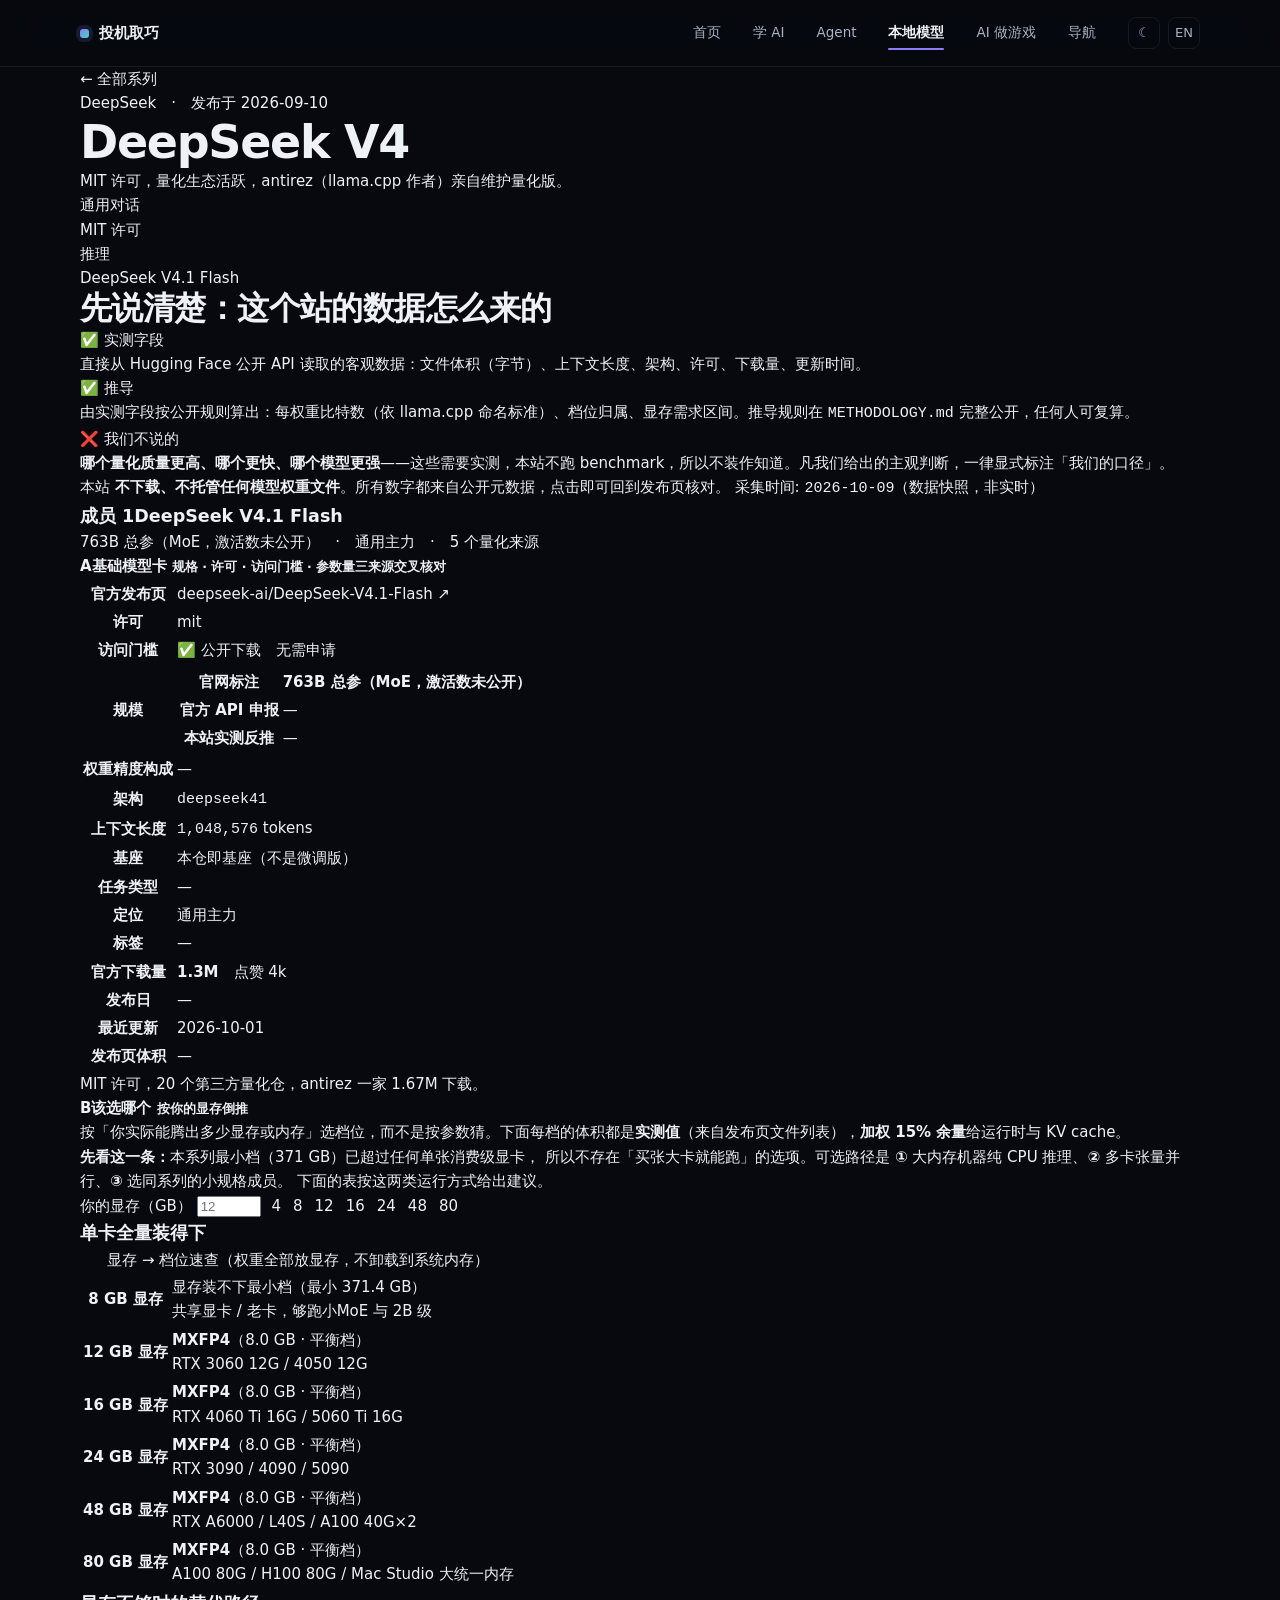
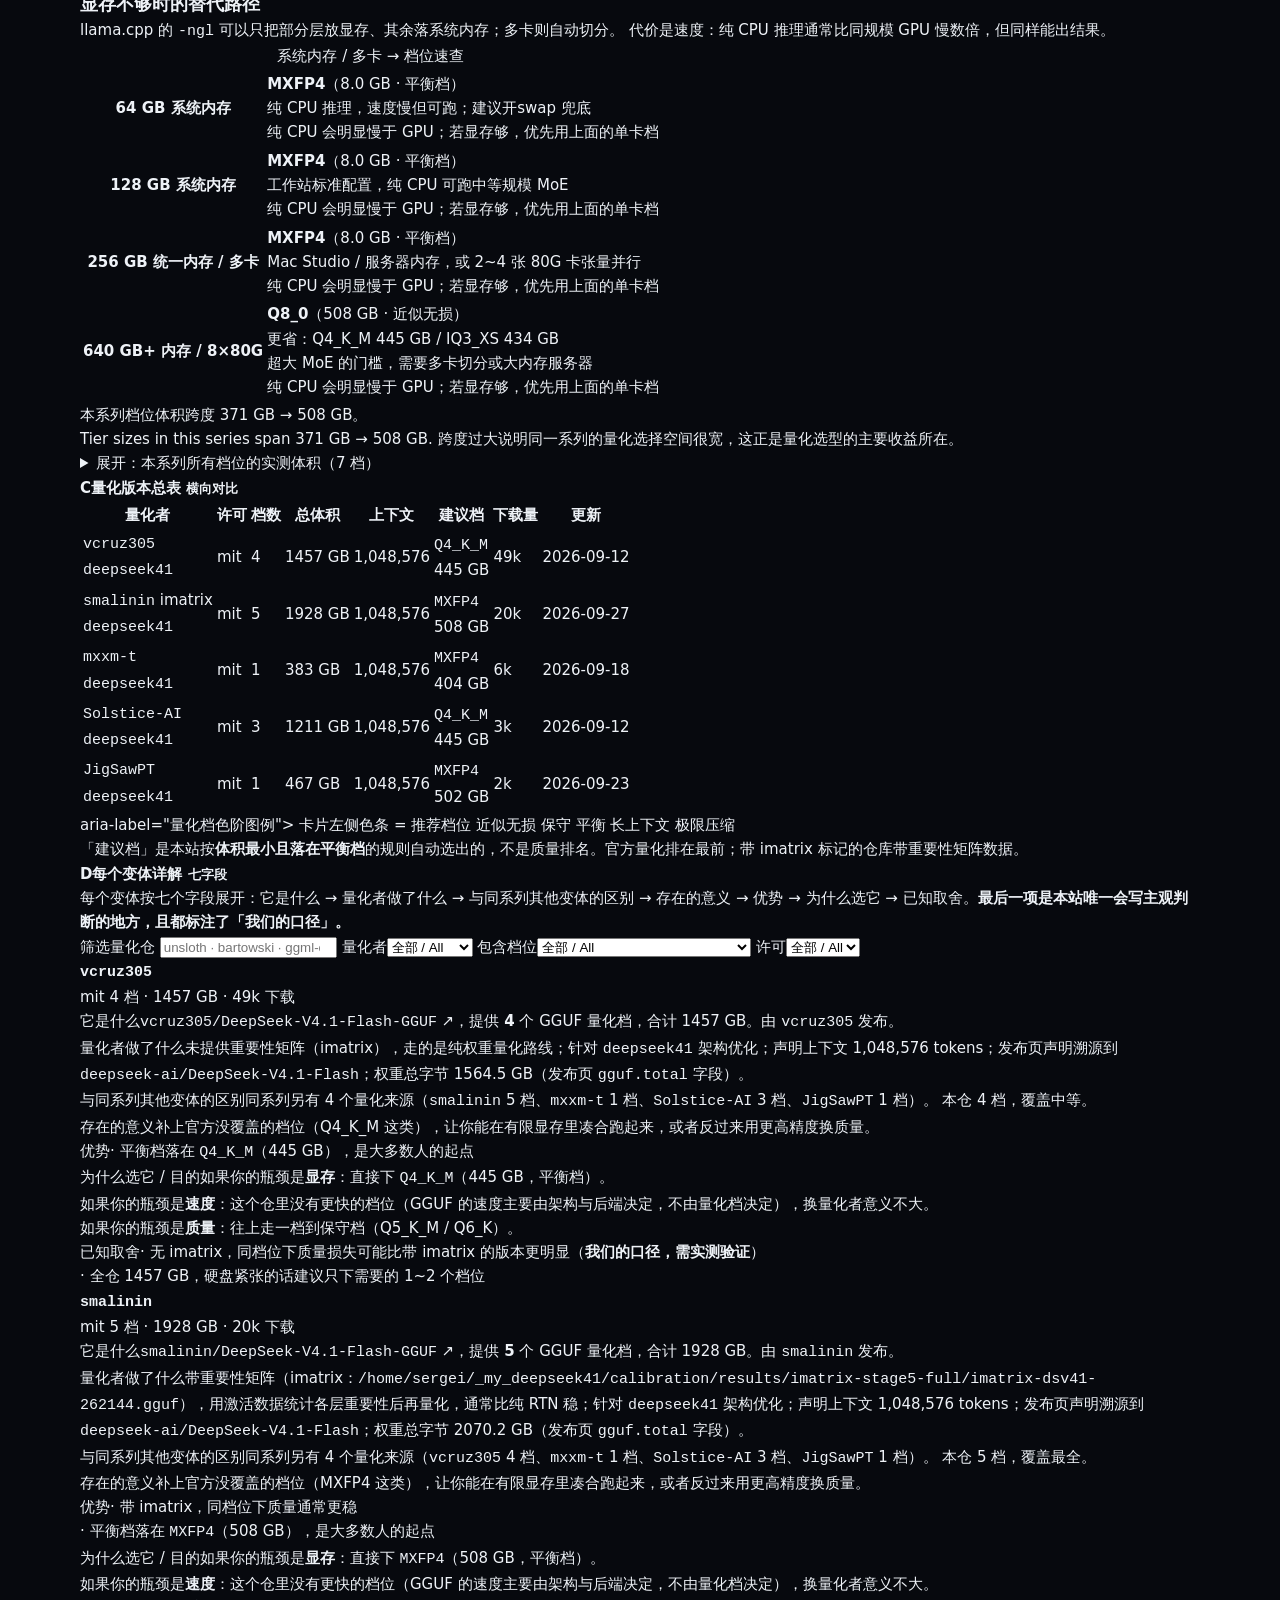
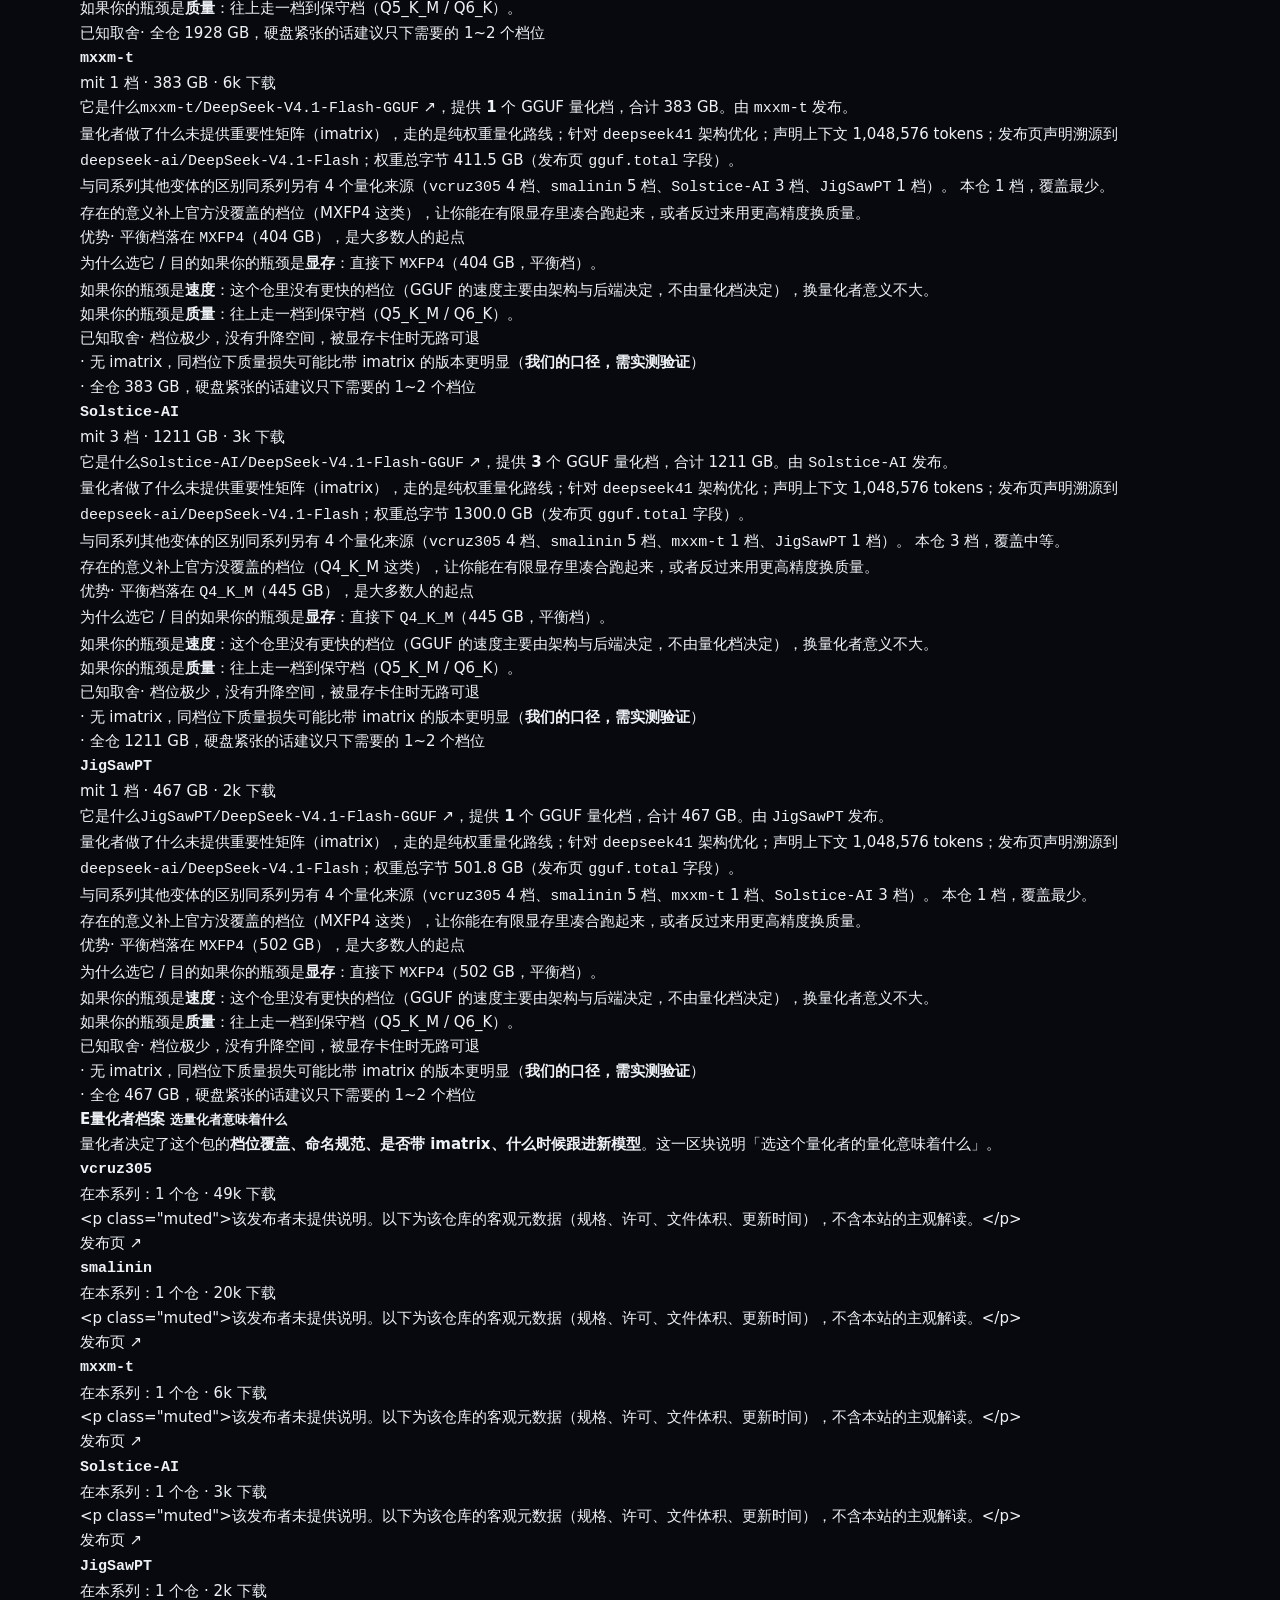
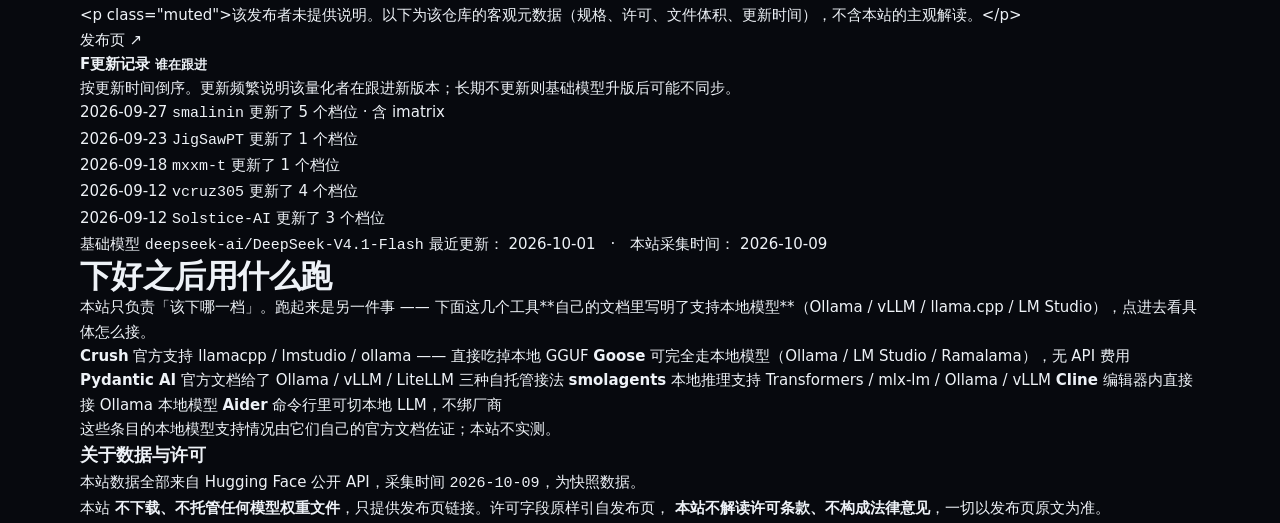
==== site/series/deepseek-v4/index.html @ 72718eb5 "Phase A/B 完结：内容补齐 · 可寻址/筛选/站间骨架/决策工具/a11y+SEO/视觉统一 — 新增 site/series/deepseek-v4/index.html" ====
<!DOCTYPE html>
<html lang="zh-CN">
<head>
  <meta charset="UTF-8" />
  <meta name="viewport" content="width=device-width, initial-scale=1.0" />
  <title>DeepSeek V4 量化版对比 · Models 图谱</title>
  <meta name="description" content="DeepSeek V4（DeepSeek）的第三方 GGUF 量化版本对比：1 个规格、5 个量化来源，含实测文件体积、许可、上下文长度与选档建议。" />
  <link rel="canonical" href="https://models.specul.com/series/deepseek-v4/" />
  <meta property="og:type" content="website" />
  <meta property="og:site_name" content="DeepSeek V4 量化版对比 · Models 图谱" />
  <meta property="og:url" content="https://models.specul.com/series/deepseek-v4/" />
  <meta property="og:title" content="DeepSeek V4 量化版对比 · Models 图谱" />
  <meta property="og:description" content="DeepSeek V4（DeepSeek）的第三方 GGUF 量化版本对比：1 个规格、5 个量化来源，含实测文件体积、许可、上下文长度与选档建议。" />
  <meta name="theme-color" content="#05080f" />
  <link rel="icon" type="image/svg+xml" href="data:image/svg+xml,%3Csvg xmlns='http://www.w3.org/2000/svg' viewBox='0 0 48 48'%3E%3Cdefs%3E%3ClinearGradient id='g' x1='0' y1='0' x2='1' y2='1'%3E%3Cstop offset='0' stop-color='%238b7cf8'/%3E%3Cstop offset='1' stop-color='%2322d3c5'/%3E%3C/linearGradient%3E%3C/defs%3E%3Crect width='48' height='48' rx='12' fill='%2305080f'/%3E%3Cpath d='M14 32 L24 12 L34 32' fill='none' stroke='url(%23g)' stroke-width='2.4' stroke-linejoin='round'/%3E%3Ccircle cx='24' cy='27' r='2.4' fill='%2322d3c5'/%3E%3C/svg%3E" />
  <link rel="stylesheet" href="../../brand.css" />
  <link rel="stylesheet" href="../../site.css" />
  <style>:root { --accent: #22d3c5; }</style>
  <script type="application/ld+json">{"@context":"https://schema.org","@type":"Dataset","name":"DeepSeek V4 GGUF 量化版本索引","description":"MIT 许可，量化生态活跃，antirez（llama.cpp 作者）亲自维护量化版。","url":"https://models.specul.com/series/deepseek-v4/","isAccessibleForFree":true,"license":"https://creativecommons.org/publicdomain/zero/1.0/","temporalCoverage":"2026-10-09"}</script>
</head>
<!-- B6（2026-10-09）：--accent 原先在这里被**内联到 body 上**（style="--accent:X"），
     同时头部又写了 :root{--accent:X} —— 两处同一份值，冗余。
     而内联样式会**赢过任何选择器**，于是主题级覆盖（html[data-theme="light"]{--accent:…}）
     完全无效：vg 的引擎名在亮色主题下一直是 1.62:1 的金色，就是因为这条内联。
     现在只保留头部那一处 —— 单一真相源，且可被主题覆盖。
     ⚠ 这段注释里**不能出现反引号**：它在模板字符串内部，反引号会提前结束模板
     （写这段时踩了第 4 次；pitfalls 里早有记录）。 -->
<body class="brand-ambient">
  <a class="t-skip" href="#main"><span data-zh>跳到主要内容</span><span data-en>Skip to main content</span></a>
  <header class="site-header">
    <div class="container site-bar">
      <a class="brand" href="https://specul.com/" title="投机取巧">
        <span class="brand-dot" aria-hidden="true"></span>
        <span class="brand-text">
          <span class="brand-name" id="markName" data-zh-name="投机取巧" data-en-name="Speculative Speculation">投机取巧</span>
        </span>
      </a>
      <nav class="nav-links" aria-label="站点导航">
        <a href="https://specul.com/"><span data-zh>首页</span><span data-en>Home</span></a>
        <a href="https://learn.specul.com/"><span data-zh>学 AI</span><span data-en>Learn</span></a>
        <a href="https://agent.specul.com/"><span data-zh>Agent</span><span data-en>Agent</span></a>
        <a href="https://models.specul.com/" aria-current="page"><span data-zh>本地模型</span><span data-en>Models</span></a>
        <a href="https://vg.specul.com/"><span data-zh>AI 做游戏</span><span data-en>Vibe Gaming</span></a>
        <a href="https://nav.specul.com/"><span data-zh>导航</span><span data-en>Directory</span></a>
        <span class="nav-tools">
          <button class="icon-btn" id="themeBtn" type="button" aria-label="切换明暗主题" title="切换明暗主题">☾</button>
          <button class="icon-btn" id="langBtn" type="button" aria-label="Switch language" title="Switch language">EN</button>
        </span>
      </nav>
      <!-- B6（2026-10-09）：窄屏（≤900px）下 .nav-links 会隐藏，这个汉堡是替代入口。
           行为在共享 brand.js 里（一处实现、六站共用），样式在共享 brand.css。
           无脚本时 CSS 不会显示它，而是把 .nav-links 在窄屏放出来 —— 不会出现
           「导航被藏进一个点了没反应的按钮」。 -->
      <button class="nav-burger" type="button" aria-label="打开菜单" aria-expanded="false" aria-controls="navDrawer">
        <i></i><i></i><i></i>
      </button>
    </div>
  </header>
  <div class="nav-scrim"></div>
  <aside class="nav-drawer" id="navDrawer" aria-hidden="true" aria-label="站点导航">
    <div class="nav-drawer-h">
      <span class="brand-name"><span data-zh>投机取巧</span><span data-en>Speculative Speculation</span></span>
      <button class="nav-dclose" type="button" aria-label="关闭">×</button>
    </div>
    <nav class="nav-drawer-list">
      <a href="https://specul.com/"><span><span data-zh>首页</span><span data-en>Home</span></span><span class="ar" aria-hidden="true">→</span></a>
      <a href="https://learn.specul.com/"><span><span data-zh>学 AI</span><span data-en>Learn</span></span><span class="ar" aria-hidden="true">→</span></a>
      <a href="https://agent.specul.com/"><span><span data-zh>Agent</span><span data-en>Agent</span></span><span class="ar" aria-hidden="true">→</span></a>
      <a href="https://models.specul.com/" aria-current="page"><span><span data-zh>本地模型</span><span data-en>Models</span></span><span class="ar" aria-hidden="true">→</span></a>
      <a href="https://vg.specul.com/"><span><span data-zh>AI 做游戏</span><span data-en>Vibe Gaming</span></span><span class="ar" aria-hidden="true">→</span></a>
      <a href="https://nav.specul.com/"><span><span data-zh>导航</span><span data-en>Directory</span></span><span class="ar" aria-hidden="true">→</span></a>
    </nav>
    <div class="nav-drawer-foot">
      <p><span data-zh>6 个站，各管一件事</span><span data-en>Six sites, one job each</span></p>
      <nav><a href="https://specul.com/legal.html"><span data-zh>法律条款</span><span data-en>Legal terms</span></a></nav>
    </div>
  </aside>
  <main id="main">
  <div class="container">
    <nav class="crumbs"><a href="https://models.specul.com/">← <span data-zh>全部系列</span><span data-en>All series</span></a></nav>
    <header class="page-head">
      <p class="eyebrow"><span data-zh>DeepSeek</span><span data-en>DeepSeek</span>　·　<span data-zh>发布于</span><span data-en>released</span> 2026-09-10</p>
      <h1><span data-zh>DeepSeek V4</span><span data-en>DeepSeek V4</span></h1>
      <p class="lede"><span data-zh>MIT 许可，量化生态活跃，antirez（llama.cpp 作者）亲自维护量化版。</span><span data-en>MIT licensed with an active quantisation ecosystem — the quantisations are maintained by antirez (author of llama.cpp) himself.</span></p>
      <ul class="pos"><li><span data-zh>通用对话</span><span data-en>General chat</span></li><li><span data-zh>MIT 许可</span><span data-en>MIT licence</span></li><li><span data-zh>推理</span><span data-en>Reasoning</span></li></ul>
      <nav class="member-nav"><a href="#m0"><span data-zh>DeepSeek V4.1 Flash</span><span data-en>DeepSeek V4.1 Flash</span></a></nav>
    </header>
    <section class="trust">
      <h2><span data-zh>先说清楚：这个站的数据怎么来的</span><span data-en>First, where this site's data comes from</span></h2>
      <div class="trust-grid">
        <div class="trust-item t-a">
          <span class="trust-tag">✅ <span data-zh>实测字段</span><span data-en>Measured fields</span></span>
          <p><span data-zh>直接从 Hugging Face 公开 API 读取的客观数据：文件体积（字节）、上下文长度、架构、许可、下载量、更新时间。</span><span data-en>Objective data read straight from the Hugging Face public API: file sizes in bytes, context length, architecture, licence, downloads, last updated.</span></p>
        </div>
        <div class="trust-item t-b">
          <span class="trust-tag">✅ <span data-zh>推导</span><span data-en>Derived</span></span>
          <p><span data-zh>由实测字段按公开规则算出：每权重比特数（依 llama.cpp 命名标准）、档位归属、显存需求区间。推导规则在</span><span data-en>Computed from the measured fields by published rules: bits per weight (per the llama.cpp naming convention), tier assignment, VRAM requirement range. The rules are fully published in</span> <code>METHODOLOGY.md</code><span data-zh> 完整公开，任何人可复算。</span><span data-en> — anyone can recompute them.</span></p>
        </div>
        <div class="trust-item t-c">
          <span class="trust-tag">❌ <span data-zh>我们不说的</span><span data-en>What we do not claim</span></span>
          <p><span data-zh><b>哪个量化质量更高、哪个更快、哪个模型更强</b>——这些需要实测，本站不跑 benchmark，所以不装作知道。凡我们给出的主观判断，一律显式标注「我们的口径」。</span><span data-en><b>Which quantisation is higher quality, which is faster, which model is stronger</b> — these need measurement. This site does not run benchmarks, so it does not pretend to know. Every subjective judgement we do offer is explicitly marked as our own reading.</span></p>
        </div>
      </div>
      <p class="trust-foot">
        <span data-zh>本站</span><span data-en>This site does</span> <b><span data-zh>不下载、不托管任何模型权重文件</span><span data-en>not download or host any model weight files</span></b><span data-zh>。所有数字都来自公开元数据，点击即可回到发布页核对。</span><span data-en>. Every figure comes from public metadata, and clicking it takes you back to the release page to verify.</span>
        <span data-zh>采集时间</span><span data-en>Collected</span>: <code>2026-10-09</code><span data-zh>（数据快照，非实时）</span><span data-en> (a snapshot, not live)</span>
      </p>
    </section>
      <section class="member" id="m0">
        <h3><span class="member-idx"><span data-zh>成员</span><span data-en>Member</span> 1</span>DeepSeek V4.1 Flash</h3>
        <p class="member-meta"><span data-zh>763B 总参（MoE，激活数未公开）</span><span data-en>763B total params（MoE，activation count not disclosed）</span>　·　<span data-zh>通用主力</span><span data-en>General</span>　·　<span data-zh>5 个量化来源</span><span data-en>5 quant sources</span></p>
        <div class="block" id="a0">
          <h4><span class="blk">A</span><span data-zh>基础模型卡</span><span data-en>Base model card</span> <small><span data-zh>规格 · 许可 · 访问门槛 · 参数量三来源交叉核对</span><span data-en>specs · licence · access · parameter count cross-checked across three sources</span></small></h4>
      <table class="kv">
        <tr><th><span data-zh>官方发布页</span><span data-en>Official release page</span></th><td><a href="https://huggingface.co/deepseek-ai/DeepSeek-V4.1-Flash" target="_blank" rel="noopener">deepseek-ai/DeepSeek-V4.1-Flash ↗</a><br><span class="muted small"></span></td></tr>
        <tr><th><span data-zh>许可</span><span data-en>Licence</span></th><td><a class="lic lic-loose" href="https://huggingface.co/search?license=mit" target="_blank" rel="noopener">mit</a></td></tr>
        <tr><th><span data-zh>访问门槛</span><span data-en>Access</span></th><td><span data-zh>✅ 公开下载　<span class="muted">无需申请</span></span><span data-en>✅ Public download　<span class="muted">no application needed</span></span></td></tr>
        <tr><th><span data-zh>规模</span><span data-en>Scale</span></th><td><table class="kv kv-nested">
        <tbody>
          <tr><th><span data-zh>官网标注</span><span data-en>Vendor states</span></th><td><b><span data-zh>763B 总参（MoE，激活数未公开）</span><span data-en>763B total params（MoE，activation count not disclosed）</span></b></td></tr>
          <tr><th><span data-zh>官方 API 申报</span><span data-en>Official API</span></th><td><span class="muted">—</span></td></tr>
          <tr><th><span data-zh>本站实测反推</span><span data-en>This site, measured</span></th><td><span class="muted">—</span></td></tr>
        </tbody>
      </table></td></tr>
        <tr><th><span data-zh>权重精度构成</span><span data-en>Precision breakdown</span></th><td><span class="muted">—</span></td></tr>
        <tr><th><span data-zh>架构</span><span data-en>Architecture</span></th><td><code>deepseek41</code></td></tr>
        <tr><th><span data-zh>上下文长度</span><span data-en>Context length</span></th><td><code>1,048,576</code> tokens</td></tr>
        <tr><th><span data-zh>基座</span><span data-en>Base model</span></th><td><span data-zh><span class="muted">本仓即基座（不是微调版）</span></span><span data-en><span class="muted">this repo is the base model, not a fine-tune</span></span></td></tr>
        <tr><th><span data-zh>任务类型</span><span data-en>Task type</span></th><td><span class="muted">—</span></td></tr>
        <tr><th><span data-zh>定位</span><span data-en>Role</span></th><td><span data-zh>通用主力</span><span data-en>General</span></td></tr>
        <tr><th><span data-zh>标签</span><span data-en>Tags</span></th><td><span class="muted">—</span></td></tr>
        <tr><th><span data-zh>官方下载量</span><span data-en>Downloads</span></th><td><b>1.3M</b>　<span class="muted"><span data-zh>点赞</span><span data-en>likes</span> 4k</span></td></tr>
        <tr><th><span data-zh>发布日</span><span data-en>Released</span></th><td><span class="muted">—</span></td></tr>
        <tr><th><span data-zh>最近更新</span><span data-en>Last updated</span></th><td>2026-10-01</td></tr>
        <tr><th><span data-zh>发布页体积</span><span data-en>Release-page size</span></th><td><span class="muted">—</span></td></tr>
      </table>
            <p class="member-note"><span data-zh>MIT 许可，20 个第三方量化仓，antirez 一家 1.67M 下载。</span><span data-en>MIT licensed, 20 third-party quantisation repos; antirez alone accounts for 1.67M downloads.</span></p>
        </div>
        <div class="block" id="b0">
          <h4><span class="blk">B</span><span data-zh>该选哪个</span><span data-en>Which one to pick</span> <small><span data-zh>按你的显存倒推</span><span data-en>work backwards from your VRAM</span></small></h4>
      <p class="block-lead"><span data-zh>按「你实际能腾出多少显存或内存」选档位，而不是按参数猜。下面每档的体积都是<b>实测值</b>（来自发布页文件列表），<b>加权 15% 余量</b>给运行时与 KV cache。</span><span data-en>Pick a tier by how much VRAM or memory you can actually free up, not by guessing from spec sheets. Every size below is <b>measured</b> (from the release page file listing) with <b>15% headroom</b> added for runtime and the KV cache.</span></p>
      <p class="warn-note"><span data-zh><b>先看这一条：</b>本系列最小档</span><span data-en><b>Read this first:</b> the smallest tier in this series</span>（371 GB）已超过任何单张消费级显卡，
        所以<span class="nowrap">不存在「买张大卡就能跑」的选项</span>。可选路径是
        <b>①</b> 大内存机器纯 CPU 推理、<b>②</b> 多卡张量并行、<b>③</b> 选同系列的小规格成员。
        下面的表按这两类运行方式给出建议。</p>
      <div class="vramtool">
        <div class="vt-row">
          <label class="vt-f"><span class="vt-h"><span data-zh>你的显存（GB）</span><span data-en>Your VRAM (GB)</span></span>
            <input type="number" class="vt-in" min="1" max="1024" step="1" inputmode="numeric" placeholder="12"></label>
          <span class="vt-quick"><button type="button" class="vt-preset" data-gb="4">4</button><button type="button" class="vt-preset" data-gb="8">8</button><button type="button" class="vt-preset" data-gb="12">12</button><button type="button" class="vt-preset" data-gb="16">16</button><button type="button" class="vt-preset" data-gb="24">24</button><button type="button" class="vt-preset" data-gb="48">48</button><button type="button" class="vt-preset" data-gb="80">80</button></span>
        </div>
        <div class="vt-out" aria-live="polite"></div>
        <script type="application/json" class="vt-data">[{"q":"MXFP4","g":7.97,"t":"平衡档","u":"https://huggingface.co/mxxm-t/DeepSeek-V4.1-Flash-GGUF","b":"mxxm-t","rp":"mxxm-t/DeepSeek-V4.1-Flash-GGUF"},{"q":"Q2_K","g":264.52,"t":"极限压缩","u":"https://huggingface.co/vcruz305/DeepSeek-V4.1-Flash-GGUF","b":"vcruz305","rp":"vcruz305/DeepSeek-V4.1-Flash-GGUF"},{"q":"Q3_K_M","g":347.27,"t":"长上下文优先","u":"https://huggingface.co/vcruz305/DeepSeek-V4.1-Flash-GGUF","b":"vcruz305","rp":"vcruz305/DeepSeek-V4.1-Flash-GGUF"},{"q":"IQ2_XXS","g":371.44,"t":"极限压缩","u":"https://huggingface.co/smalinin/DeepSeek-V4.1-Flash-GGUF","b":"smalinin","rp":"smalinin/DeepSeek-V4.1-Flash-GGUF"},{"q":"IQ3_XS","g":434.02,"t":"长上下文优先","u":"https://huggingface.co/smalinin/DeepSeek-V4.1-Flash-GGUF","b":"smalinin","rp":"smalinin/DeepSeek-V4.1-Flash-GGUF"},{"q":"Q4_K_M","g":444.74,"t":"平衡档","u":"https://huggingface.co/vcruz305/DeepSeek-V4.1-Flash-GGUF","b":"vcruz305","rp":"vcruz305/DeepSeek-V4.1-Flash-GGUF"},{"q":"Q8_0","g":507.95,"t":"近似无损","u":"https://huggingface.co/vcruz305/DeepSeek-V4.1-Flash-GGUF","b":"vcruz305","rp":"vcruz305/DeepSeek-V4.1-Flash-GGUF"}]</script>
      </div>
      <h3 class="budget-h"><span data-zh>单卡全量装得下</span><span data-en>Fits entirely on one card</span></h3>
      <table class="budget">
        <caption><span data-zh>显存 → 档位速查（权重全部放显存，不卸载到系统内存）</span><span data-en>VRAM → tier cheat sheet (all weights on the GPU, no offload to system memory)</span></caption>
        <tbody>
        <tr><th><span data-zh>8 GB 显存</span><span data-en>8 GB VRAM</span></th><td class="no-fit"><span data-zh>显存装不下最小档</span><span data-en>VRAM cannot hold even the smallest tier</span><span data-zh>（最小 371.4 GB）</span><span data-en> (smallest tier 371.4 GB)</span><br><span class="muted"><span data-zh>共享显卡 / 老卡，够跑小MoE 与 2B 级</span><span data-en>shared or older cards; enough for small MoE and 2B-class models</span></span></td></tr>
        <tr>
          <th><span data-zh>12 GB 显存</span><span data-en>12 GB VRAM</span></th>
          <td>
            <b>MXFP4</b>（8.0 GB · <span data-zh>平衡档</span><span data-en>Balanced</span>）
            
            <br><span class="muted"><span data-zh>RTX 3060 12G / 4050 12G</span><span data-en>RTX 3060 12G / 4050 12G</span></span>
          </td>
        </tr>
        <tr>
          <th><span data-zh>16 GB 显存</span><span data-en>16 GB VRAM</span></th>
          <td>
            <b>MXFP4</b>（8.0 GB · <span data-zh>平衡档</span><span data-en>Balanced</span>）
            
            <br><span class="muted"><span data-zh>RTX 4060 Ti 16G / 5060 Ti 16G</span><span data-en>RTX 4060 Ti 16G / 5060 Ti 16G</span></span>
          </td>
        </tr>
        <tr>
          <th><span data-zh>24 GB 显存</span><span data-en>24 GB VRAM</span></th>
          <td>
            <b>MXFP4</b>（8.0 GB · <span data-zh>平衡档</span><span data-en>Balanced</span>）
            
            <br><span class="muted"><span data-zh>RTX 3090 / 4090 / 5090</span><span data-en>RTX 3090 / 4090 / 5090</span></span>
          </td>
        </tr>
        <tr>
          <th><span data-zh>48 GB 显存</span><span data-en>48 GB VRAM</span></th>
          <td>
            <b>MXFP4</b>（8.0 GB · <span data-zh>平衡档</span><span data-en>Balanced</span>）
            
            <br><span class="muted"><span data-zh>RTX A6000 / L40S / A100 40G×2</span><span data-en>RTX A6000 / L40S / A100 40G×2</span></span>
          </td>
        </tr>
        <tr>
          <th><span data-zh>80 GB 显存</span><span data-en>80 GB VRAM</span></th>
          <td>
            <b>MXFP4</b>（8.0 GB · <span data-zh>平衡档</span><span data-en>Balanced</span>）
            
            <br><span class="muted"><span data-zh>A100 80G / H100 80G / Mac Studio 大统一内存</span><span data-en>A100 80G / H100 80G / Mac Studio large unified memory</span></span>
          </td>
        </tr>
        </tbody>
      </table>
      <h3 class="budget-h"><span data-zh>显存不够时的替代路径</span><span data-en>When VRAM is not enough</span></h3>
      <p class="muted small"><span data-zh>llama.cpp 的</span><span data-en>llama.cpp’s</span> <code>-ngl</code> <span data-zh>可以只把部分层放显存、其余落系统内存；多卡则自动切分。</span><span data-en>can keep only some layers on the GPU and spill the rest to system memory; with multiple cards it splits automatically.</span>
        代价是速度：纯 CPU 推理通常比同规模 GPU 慢数倍，但同样能出结果。</p>
      <table class="budget">
        <caption><span data-zh>系统内存 / 多卡 → 档位速查</span><span data-en>System memory / multi-GPU → tier cheat sheet</span></caption>
        <tbody>
        <tr>
          <th><span data-zh>64 GB 系统内存</span><span data-en>64 GB system RAM</span></th>
          <td>
            <b>MXFP4</b>（8.0 GB · <span data-zh>平衡档</span><span data-en>Balanced</span>）
            
            <br><span class="muted"><span data-zh>纯 CPU 推理，速度慢但可跑；建议开swap 兜底</span><span data-en>CPU-only inference — slow but it runs; enable swap as a safety net</span></span><span data-zh><br><span class="muted small">纯 CPU 会明显慢于 GPU；若显存够，优先用上面的单卡档</span></span><span data-en><br><span class="muted small">CPU-only is markedly slower than GPU — if you have the VRAM, prefer the single-card tiers above</span></span>
          </td>
        </tr>
        <tr>
          <th><span data-zh>128 GB 系统内存</span><span data-en>128 GB system RAM</span></th>
          <td>
            <b>MXFP4</b>（8.0 GB · <span data-zh>平衡档</span><span data-en>Balanced</span>）
            
            <br><span class="muted"><span data-zh>工作站标准配置，纯 CPU 可跑中等规模 MoE</span><span data-en>the standard workstation config; CPU-only handles mid-size MoE</span></span><span data-zh><br><span class="muted small">纯 CPU 会明显慢于 GPU；若显存够，优先用上面的单卡档</span></span><span data-en><br><span class="muted small">CPU-only is markedly slower than GPU — if you have the VRAM, prefer the single-card tiers above</span></span>
          </td>
        </tr>
        <tr>
          <th><span data-zh>256 GB 统一内存 / 多卡</span><span data-en>256 GB unified memory / multi-GPU</span></th>
          <td>
            <b>MXFP4</b>（8.0 GB · <span data-zh>平衡档</span><span data-en>Balanced</span>）
            
            <br><span class="muted"><span data-zh>Mac Studio / 服务器内存，或 2~4 张 80G 卡张量并行</span><span data-en>Mac Studio / server memory, or 2–4 × 80G cards under tensor parallel</span></span><span data-zh><br><span class="muted small">纯 CPU 会明显慢于 GPU；若显存够，优先用上面的单卡档</span></span><span data-en><br><span class="muted small">CPU-only is markedly slower than GPU — if you have the VRAM, prefer the single-card tiers above</span></span>
          </td>
        </tr>
        <tr>
          <th><span data-zh>640 GB+ 内存 / 8×80G</span><span data-en>640 GB+ memory / 8×80G</span></th>
          <td>
            <b>Q8_0</b>（508 GB · <span data-zh>近似无损</span><span data-en>Near lossless</span>）
            <br><span class="muted"><span data-zh>更省：</span><span data-en>Smaller: </span>Q4_K_M 445 GB / IQ3_XS 434 GB</span>
            <br><span class="muted"><span data-zh>超大 MoE 的门槛，需要多卡切分或大内存服务器</span><span data-en>the threshold for very large MoE — needs multi-GPU splitting or a big-memory server</span></span><span data-zh><br><span class="muted small">纯 CPU 会明显慢于 GPU；若显存够，优先用上面的单卡档</span></span><span data-en><br><span class="muted small">CPU-only is markedly slower than GPU — if you have the VRAM, prefer the single-card tiers above</span></span>
          </td>
        </tr>
        </tbody>
      </table>
      <span data-zh><p class="muted small">本系列档位体积跨度 371 GB → 508 GB。</span><span data-en><p class="muted small">Tier sizes in this series span 371 GB → 508 GB.</span>
        跨度过大说明同一系列的量化选择空间很宽，这正是量化选型的主要收益所在。</p>
      <details class="all-quants">
        <summary><span data-zh>展开：本系列所有档位的实测体积</span><span data-en>Expand: measured sizes for every tier</span>（7 <span data-zh>档</span><span data-en>tiers</span>）</summary>
        <table class="quant-list">
          <thead><tr><th><span data-zh>量化档</span><span data-en>Quant</span></th><th><span data-zh>最小体积</span><span data-en>Min size</span></th><th><span data-zh>每权重比特</span><span data-en>bpw</span></th><th><span data-zh>档位</span><span data-en>Tier</span></th><th><span data-zh>这档意味着什么</span><span data-en>What this tier means</span></th><th><span data-zh>该档文件数 / 体积跨度</span><span data-en>Files in tier / size range</span></th><th>最小体积来源</th></tr></thead>
          <tbody>
            <tr>
              <td><code>IQ2_XXS</code></td>
              <td><b>371 GB</b></td>
              <td>2.13<span class="muted"> bpw</span></td>
              <td><span class="tier tier-4"><span data-zh>极限压缩</span><span data-en>Extreme compression</span></span></td>
              <td class="muted small"><span data-zh>能装下就装，质量明显下降</span><span data-en>Fit it in at the cost of visibly lower quality</span></td>
              <td class="muted small">1 <span data-zh>个</span><span data-en></span></td>
              <td class="muted"><a href="https://huggingface.co/smalinin/DeepSeek-V4.1-Flash-GGUF" target="_blank" rel="noopener">smalinin</a></td>
            </tr>
            <tr>
              <td><code>Q2_K</code></td>
              <td><b>265 GB</b></td>
              <td>2.80<span class="muted"> bpw</span></td>
              <td><span class="tier tier-4"><span data-zh>极限压缩</span><span data-en>Extreme compression</span></span></td>
              <td class="muted small"><span data-zh>能装下就装，质量明显下降</span><span data-en>Fit it in at the cost of visibly lower quality</span></td>
              <td class="muted small">3 <span data-zh>个</span><span data-en></span> · 265 GB~413 GB</td>
              <td class="muted"><a href="https://huggingface.co/vcruz305/DeepSeek-V4.1-Flash-GGUF" target="_blank" rel="noopener">vcruz305</a></td>
            </tr>
            <tr>
              <td><code>IQ3_XS</code></td>
              <td><b>434 GB</b></td>
              <td>3.36<span class="muted"> bpw</span></td>
              <td><span class="tier tier-3"><span data-zh>长上下文优先</span><span data-en>Long context first</span></span></td>
              <td class="muted small"><span data-zh>KV 缓存也吃紧时的选择</span><span data-en>The pick when the KV cache is also tight</span></td>
              <td class="muted small">1 <span data-zh>个</span><span data-en></span></td>
              <td class="muted"><a href="https://huggingface.co/smalinin/DeepSeek-V4.1-Flash-GGUF" target="_blank" rel="noopener">smalinin</a></td>
            </tr>
            <tr>
              <td><code>Q3_K_M</code></td>
              <td><b>347 GB</b></td>
              <td>3.55<span class="muted"> bpw</span></td>
              <td><span class="tier tier-3"><span data-zh>长上下文优先</span><span data-en>Long context first</span></span></td>
              <td class="muted small"><span data-zh>KV 缓存也吃紧时的选择</span><span data-en>The pick when the KV cache is also tight</span></td>
              <td class="muted small">2 <span data-zh>个</span><span data-en></span></td>
              <td class="muted"><a href="https://huggingface.co/vcruz305/DeepSeek-V4.1-Flash-GGUF" target="_blank" rel="noopener">vcruz305</a></td>
            </tr>
            <tr>
              <td><code>MXFP4</code></td>
              <td><b>8.0 GB</b></td>
              <td>4.25<span class="muted"> bpw</span></td>
              <td><span class="tier tier-2"><span data-zh>平衡档</span><span data-en>Balanced</span></span></td>
              <td class="muted small"><span data-zh>默认推荐，质量和体积的折中点</span><span data-en>The default recommendation — the compromise between quality and size</span></td>
              <td class="muted small">4 <span data-zh>个</span><span data-en></span> · 8.0 GB~508 GB</td>
              <td class="muted"><a href="https://huggingface.co/mxxm-t/DeepSeek-V4.1-Flash-GGUF" target="_blank" rel="noopener">mxxm-t</a></td>
            </tr>
            <tr>
              <td><code>Q4_K_M</code></td>
              <td><b>445 GB</b></td>
              <td>4.85<span class="muted"> bpw</span></td>
              <td><span class="tier tier-2"><span data-zh>平衡档</span><span data-en>Balanced</span></span></td>
              <td class="muted small"><span data-zh>默认推荐，质量和体积的折中点</span><span data-en>The default recommendation — the compromise between quality and size</span></td>
              <td class="muted small">2 <span data-zh>个</span><span data-en></span></td>
              <td class="muted"><a href="https://huggingface.co/vcruz305/DeepSeek-V4.1-Flash-GGUF" target="_blank" rel="noopener">vcruz305</a></td>
            </tr>
            <tr>
              <td><code>Q8_0</code></td>
              <td><b>508 GB</b></td>
              <td>8.50<span class="muted"> bpw</span></td>
              <td><span class="tier tier-0"><span data-zh>近似无损</span><span data-en>Near lossless</span></span></td>
              <td class="muted small"><span data-zh>体积接近原始精度</span><span data-en>Size close to the original precision</span></td>
              <td class="muted small">2 <span data-zh>个</span><span data-en></span></td>
              <td class="muted"><a href="https://huggingface.co/vcruz305/DeepSeek-V4.1-Flash-GGUF" target="_blank" rel="noopener">vcruz305</a></td>
            </tr>
          </tbody>
        </table>
        <p class="muted small"><span data-zh>「每权重比特」是按 llama.cpp 公开命名标准从文件名推导的，同一档位在不同模型上的真实值会略有差异。这是</span><span data-en>Bits per weight is derived from the filename by llama.cpp’s published naming convention; the real value varies slightly between models at the same tier. This is</span> <b><span data-zh>B 级推导</span><span data-en>grade-B derived</span></b><span data-zh>，不是实测值。</span><span data-en> — not a measured value.</span></p>
        <p class="muted small"><span data-zh><b>关于「最小体积」与「变体」：</b></span><span data-en><b>On "smallest size" and "variants":</b></span>同名档位下可能有多个不同文件
          （不同量化者的实现差异，或带 <code>-AD-</code> 混合精度、<code>-PLEQ4_0</code> 上下文扩展、
          <code>-DENSE</code> 等后缀的特殊变体）。上表取的是该档<b>最省的可行体积</b>，
          「体积跨度」列给出该档实际的体积范围——跨度大说明该档内部差异明显，
          选具体文件时请以跨度上界为准。</p>
      </details>
        </div>
        <div class="block" id="c0">
          <h4><span class="blk">C</span><span data-zh>量化版本总表</span><span data-en>Quantisation versions</span> <small><span data-zh>横向对比</span><span data-en>side by side</span></small></h4>
      <table class="variants">
        <thead>
          <tr>
            <th><span data-zh>量化者</span><span data-en>Quantiser</span></th><th><span data-zh>许可</span><span data-en>Licence</span></th><th class="num"><span data-zh>档数</span><span data-en>Tiers</span></th><th class="num"><span data-zh>总体积</span><span data-en>Total size</span></th>
            <th class="num"><span data-zh>上下文</span><span data-en>Context</span></th><th><span data-zh>建议档</span><span data-en>Recommended</span></th><th class="num"><span data-zh>下载量</span><span data-en>Downloads</span></th><th><span data-zh>更新</span><span data-en>Updated</span></th>
          </tr>
        </thead>
        <tbody>
          <tr>
            <td>
              <a href="https://huggingface.co/vcruz305/DeepSeek-V4.1-Flash-GGUF" target="_blank" rel="noopener"><code>vcruz305</code></a>
              
              <br><span class="muted small"><code>deepseek41</code></span>
            </td>
            <td><a class="lic lic-loose" href="https://huggingface.co/search?license=mit" target="_blank" rel="noopener">mit</a></td>
            <td class="num">4</td>
            <td class="num">1457 GB</td>
            <td class="num">1,048,576</td>
            <td><code>Q4_K_M</code><br><span class="muted small">445 GB</span></td>
            <td class="num">49k</td>
            <td class="muted small">2026-09-12</td>
          </tr>
          <tr>
            <td>
              <a href="https://huggingface.co/smalinin/DeepSeek-V4.1-Flash-GGUF" target="_blank" rel="noopener"><code>smalinin</code></a>
              <span data-zh><span class="badge badge-im" title="带重要性矩阵，量化质量通常更稳">imatrix</span></span><span data-en><span class="badge badge-im" title="Ships an importance matrix, so quality is usually steadier">imatrix</span></span>
              <br><span class="muted small"><code>deepseek41</code></span>
            </td>
            <td><a class="lic lic-loose" href="https://huggingface.co/search?license=mit" target="_blank" rel="noopener">mit</a></td>
            <td class="num">5</td>
            <td class="num">1928 GB</td>
            <td class="num">1,048,576</td>
            <td><code>MXFP4</code><br><span class="muted small">508 GB</span></td>
            <td class="num">20k</td>
            <td class="muted small">2026-09-27</td>
          </tr>
          <tr>
            <td>
              <a href="https://huggingface.co/mxxm-t/DeepSeek-V4.1-Flash-GGUF" target="_blank" rel="noopener"><code>mxxm-t</code></a>
              
              <br><span class="muted small"><code>deepseek41</code></span>
            </td>
            <td><a class="lic lic-loose" href="https://huggingface.co/search?license=mit" target="_blank" rel="noopener">mit</a></td>
            <td class="num">1</td>
            <td class="num">383 GB</td>
            <td class="num">1,048,576</td>
            <td><code>MXFP4</code><br><span class="muted small">404 GB</span></td>
            <td class="num">6k</td>
            <td class="muted small">2026-09-18</td>
          </tr>
          <tr>
            <td>
              <a href="https://huggingface.co/Solstice-AI/DeepSeek-V4.1-Flash-GGUF" target="_blank" rel="noopener"><code>Solstice-AI</code></a>
              
              <br><span class="muted small"><code>deepseek41</code></span>
            </td>
            <td><a class="lic lic-loose" href="https://huggingface.co/search?license=mit" target="_blank" rel="noopener">mit</a></td>
            <td class="num">3</td>
            <td class="num">1211 GB</td>
            <td class="num">1,048,576</td>
            <td><code>Q4_K_M</code><br><span class="muted small">445 GB</span></td>
            <td class="num">3k</td>
            <td class="muted small">2026-09-12</td>
          </tr>
          <tr>
            <td>
              <a href="https://huggingface.co/JigSawPT/DeepSeek-V4.1-Flash-GGUF" target="_blank" rel="noopener"><code>JigSawPT</code></a>
              
              <br><span class="muted small"><code>deepseek41</code></span>
            </td>
            <td><a class="lic lic-loose" href="https://huggingface.co/search?license=mit" target="_blank" rel="noopener">mit</a></td>
            <td class="num">1</td>
            <td class="num">467 GB</td>
            <td class="num">1,048,576</td>
            <td><code>MXFP4</code><br><span class="muted small">502 GB</span></td>
            <td class="num">2k</td>
            <td class="muted small">2026-09-23</td>
          </tr>
        </tbody>
      </table>
      <p class="tier-legend" role="list" <span data-zh>aria-label="量化档色阶图例"</span><span data-en>aria-label="Quantisation tier colour scale"</span>>
        <span class="tier-legend-h"><span data-zh>卡片左侧色条 = 推荐档位</span><span data-en>Colour bar on the left = recommended tier</span></span>
        <span class="tier-legend-i tier-0"><span data-zh>近似无损</span><span data-en>Near lossless</span></span>
        <span class="tier-legend-i tier-1"><span data-zh>保守</span><span data-en>Conservative</span></span>
        <span class="tier-legend-i tier-2"><span data-zh>平衡</span><span data-en>Balanced</span></span>
        <span class="tier-legend-i tier-3"><span data-zh>长上下文</span><span data-en>Long context</span></span>
        <span class="tier-legend-i tier-4"><span data-zh>极限压缩</span><span data-en>Extreme compression</span></span>
      </p>
      <p class="muted small"><span data-zh>「建议档」是本站按<b>体积最小且落在平衡档</b>的规则自动选出的，不是质量排名。官方量化排在最前；带 <span class="badge badge-im">imatrix</span> 标记的仓库带重要性矩阵数据。</span><span data-en>The recommended tier is picked by rule — smallest size that still lands in the balanced tier — not by a quality ranking. Official quantisations are listed first; repos marked <span class="badge badge-im">imatrix</span> ship an importance matrix.</span></p>
        </div>
        <div class="block" id="d0">
          <h4><span class="blk">D</span><span data-zh>每个变体详解</span><span data-en>Every variant in detail</span> <small><span data-zh>七字段</span><span data-en>seven fields</span></small></h4>
      <p class="block-lead"><span data-zh>每个变体按七个字段展开：它是什么 → 量化者做了什么 → 与同系列其他变体的区别 → 存在的意义 → 优势 → 为什么选它 → 已知取舍。<b>最后一项是本站唯一会写主观判断的地方，且都标注了「我们的口径」。</b></span><span data-en>Each variant expands along seven fields: what it is → what the quantiser did → how it differs from other variants in this series → why it exists → strengths → why you would pick it → known trade-offs.<b>The last field is the only place this site offers a subjective judgement, and every item is marked as our own reading.</b></span></p>
      <div class="vwrap">
      <div class="vfilter" role="search">
        <label class="vf-f"><span class="vh"><span data-zh>筛选量化仓</span><span data-en>Filter quant repos</span></span>
          <input type="search" class="vq" autocomplete="off" placeholder="unsloth · bartowski · ggml-org"></label>
        <label class="vf-f"><span class="vh"><span data-zh>量化者</span><span data-en>Quantiser</span></span><select class="vsel" data-dim="q"><option value="">全部 / All</option><option value="JigSawPT">JigSawPT</option><option value="Solstice-AI">Solstice-AI</option><option value="mxxm-t">mxxm-t</option><option value="smalinin">smalinin</option><option value="vcruz305">vcruz305</option></select></label>
        <label class="vf-f"><span class="vh"><span data-zh>包含档位</span><span data-en>Includes tier</span></span><select class="vsel" data-dim="tier"><option value="">全部 / All</option><option value="平衡档">平衡档 / Balanced</option><option value="极限压缩">极限压缩 / Extreme compression</option><option value="近似无损">近似无损 / Near lossless</option><option value="长上下文优先">长上下文优先 / Long context first</option></select></label>
        <label class="vf-f"><span class="vh"><span data-zh>许可</span><span data-en>Licence</span></span><select class="vsel" data-dim="lic"><option value="">全部 / All</option><option value="mit">mit</option></select></label>
        <span class="vcount" aria-live="polite"></span>
      </div>
        <article class="vcard" data-tier="2" data-q="vcruz305" data-lic="mit" data-tiers="极限压缩 长上下文优先 平衡档 近似无损" data-blob="vcruz305 vcruz305/deepseek-v4.1-flash-gguf mit">
          <header class="vcard-h">
            <h4><code>vcruz305</code></h4>
            <div class="vcard-meta">
              <a class="lic lic-loose" href="https://huggingface.co/search?license=mit" target="_blank" rel="noopener">mit</a>
              
              <span class="muted small"><span data-zh>4 档</span><span data-en>4 tiers</span> · 1457 GB · <span data-zh>49k 下载</span><span data-en>49k downloads</span></span>
            </div>
          </header>
        <div class="vf"><span class="vf-k"><span data-zh>它是什么</span><span data-en>What it is</span></span><span class="vf-v"><span data-zh><a href="https://huggingface.co/vcruz305/DeepSeek-V4.1-Flash-GGUF" target="_blank" rel="noopener"><code>vcruz305/DeepSeek-V4.1-Flash-GGUF</code> ↗</a>，提供 <b>4</b> 个 GGUF 量化档，合计 1457 GB。由 <code>vcruz305</code> 发布。</span><span data-en><a href="https://huggingface.co/vcruz305/DeepSeek-V4.1-Flash-GGUF" target="_blank" rel="noopener"><code>vcruz305/DeepSeek-V4.1-Flash-GGUF</code> ↗</a>, providing <b>4</b> GGUF tiers totalling 1457 GB. Published by <code>vcruz305</code>.</span></span></div>
        <div class="vf"><span class="vf-k"><span data-zh>量化者做了什么</span><span data-en>What the quantiser did</span></span><span class="vf-v"><span data-zh>未提供重要性矩阵（imatrix），走的是纯权重量化路线</span><span data-en>No importance matrix (imatrix); this is pure weight quantisation</span>；<span data-zh>针对 <code>deepseek41</code> 架构优化</span><span data-en>Optimised for the <code>deepseek41</code> architecture</span>；<span data-zh>声明上下文 1,048,576 tokens</span><span data-en>Declared context 1,048,576 tokens</span>；<span data-zh>发布页声明溯源到 <code>deepseek-ai/DeepSeek-V4.1-Flash</code></span><span data-en>The release page traces this back to <code>deepseek-ai/DeepSeek-V4.1-Flash</code></span>；<span data-zh>权重总字节 1564.5 GB（发布页 <code>gguf.total</code> 字段）</span><span data-en>Total weight bytes 1564.5 GB (the release page's <code>gguf.total</code> field)</span>。</span></div>
        <div class="vf"><span class="vf-k"><span data-zh>与同系列其他变体的区别</span><span data-en>How it differs from other variants in this series</span></span><span class="vf-v"><span data-zh>同系列另有 4 个量化来源（<code>smalinin</code> 5 <span data-zh>档</span><span data-en>tiers</span>、<code>mxxm-t</code> 1 <span data-zh>档</span><span data-en>tiers</span>、<code>Solstice-AI</code> 3 <span data-zh>档</span><span data-en>tiers</span>、<code>JigSawPT</code> 1 <span data-zh>档</span><span data-en>tiers</span>）。</span><span data-en>The series has 4 other quantisation sources (<code>smalinin</code> 5 tiers, <code>mxxm-t</code> 1 tiers, <code>Solstice-AI</code> 3 tiers, <code>JigSawPT</code> 1 tiers).</span><span data-zh> 本仓 4 档，覆盖中等。</span><span data-en> This repo has 4 tiers — middling coverage in this series.</span></span></div>
        <div class="vf"><span class="vf-k"><span data-zh>存在的意义</span><span data-en>Why it exists</span></span><span class="vf-v"><span data-zh>补上官方没覆盖的档位（Q4_K_M 这类），让你能在有限显存里凑合跑起来，或者反过来用更高精度换质量。</span><span data-en>Fills tiers the official build does not cover (such as Q4_K_M), so you can get it running on limited VRAM — or trade the other way, for more precision and quality.</span></span></div>
        <div class="vf"><span class="vf-k"><span data-zh>优势</span><span data-en>Strengths</span></span><span class="vf-v">· <span data-zh>平衡档落在 <code>Q4_K_M</code>（445 GB），是大多数人的起点</span><span data-en>The balanced tier lands on <code>Q4_K_M</code> (445 GB), the starting point for most people</span></span></div>
        <div class="vf"><span class="vf-k"><span data-zh>为什么选它 / 目的</span><span data-en>Why you would pick it / its purpose</span></span><span class="vf-v"><span data-zh>如果你的瓶颈是<b>显存</b>：直接下 <code>Q4_K_M</code>（445 GB，平衡档）。<br>如果你的瓶颈是<b>速度</b>：这个仓里没有更快的档位（GGUF 的速度主要由架构与后端决定，不由量化档决定），换量化者意义不大。<br>如果你的瓶颈是<b>质量</b>：往上走一档到保守档（Q5_K_M / Q6_K）。</span><span data-en>If <b>VRAM</b> is your constraint: take <code>Q4_K_M</code> directly (445 GB, Balanced).<br>If <b>speed</b> is your constraint: this repo has nothing faster — GGUF speed is decided by architecture and backend, not by quantisation tier — so switching quantiser will not help.<br>If <b>quality</b> is your constraint: step up one tier to conservative (Q5_K_M / Q6_K).</span></span></div>
        <div class="vf"><span class="vf-k"><span data-zh>已知取舍</span><span data-en>Known trade-offs</span></span><span class="vf-v">· <span data-zh>无 imatrix，同档位下质量损失可能比带 imatrix 的版本更明显（<b>我们的口径，需实测验证</b>）</span><span data-en>No imatrix, so quality loss at the same tier may be more visible than in an imatrix build (<b>our reading, to be verified by measurement</b>)</span><br>· <span data-zh>全仓 1457 GB，硬盘紧张的话建议只下需要的 1~2 个档位</span><span data-en>1457 GB for the whole repo — if disk is tight, download only the one or two tiers you need</span></span></div>
        </article>
        <article class="vcard" data-tier="2" data-q="smalinin" data-lic="mit" data-tiers="极限压缩 长上下文优先 平衡档" data-blob="smalinin smalinin/deepseek-v4.1-flash-gguf mit">
          <header class="vcard-h">
            <h4><code>smalinin</code></h4>
            <div class="vcard-meta">
              <a class="lic lic-loose" href="https://huggingface.co/search?license=mit" target="_blank" rel="noopener">mit</a>
              
              <span class="muted small"><span data-zh>5 档</span><span data-en>5 tiers</span> · 1928 GB · <span data-zh>20k 下载</span><span data-en>20k downloads</span></span>
            </div>
          </header>
        <div class="vf"><span class="vf-k"><span data-zh>它是什么</span><span data-en>What it is</span></span><span class="vf-v"><span data-zh><a href="https://huggingface.co/smalinin/DeepSeek-V4.1-Flash-GGUF" target="_blank" rel="noopener"><code>smalinin/DeepSeek-V4.1-Flash-GGUF</code> ↗</a>，提供 <b>5</b> 个 GGUF 量化档，合计 1928 GB。由 <code>smalinin</code> 发布。</span><span data-en><a href="https://huggingface.co/smalinin/DeepSeek-V4.1-Flash-GGUF" target="_blank" rel="noopener"><code>smalinin/DeepSeek-V4.1-Flash-GGUF</code> ↗</a>, providing <b>5</b> GGUF tiers totalling 1928 GB. Published by <code>smalinin</code>.</span></span></div>
        <div class="vf"><span class="vf-k"><span data-zh>量化者做了什么</span><span data-en>What the quantiser did</span></span><span class="vf-v"><span data-zh>带重要性矩阵（imatrix：<code>/home/sergei/_my_deepseek41/calibration/results/imatrix-stage5-full/imatrix-dsv41-262144.gguf</code>），用激活数据统计各层重要性后再量化，通常比纯 RTN 稳</span><span data-en>Ships an importance matrix (imatrix: <code>/home/sergei/_my_deepseek41/calibration/results/imatrix-stage5-full/imatrix-dsv41-262144.gguf</code>) — quantises after scoring each layer by activation statistics, usually steadier than plain RTN</span>；<span data-zh>针对 <code>deepseek41</code> 架构优化</span><span data-en>Optimised for the <code>deepseek41</code> architecture</span>；<span data-zh>声明上下文 1,048,576 tokens</span><span data-en>Declared context 1,048,576 tokens</span>；<span data-zh>发布页声明溯源到 <code>deepseek-ai/DeepSeek-V4.1-Flash</code></span><span data-en>The release page traces this back to <code>deepseek-ai/DeepSeek-V4.1-Flash</code></span>；<span data-zh>权重总字节 2070.2 GB（发布页 <code>gguf.total</code> 字段）</span><span data-en>Total weight bytes 2070.2 GB (the release page's <code>gguf.total</code> field)</span>。</span></div>
        <div class="vf"><span class="vf-k"><span data-zh>与同系列其他变体的区别</span><span data-en>How it differs from other variants in this series</span></span><span class="vf-v"><span data-zh>同系列另有 4 个量化来源（<code>vcruz305</code> 4 <span data-zh>档</span><span data-en>tiers</span>、<code>mxxm-t</code> 1 <span data-zh>档</span><span data-en>tiers</span>、<code>Solstice-AI</code> 3 <span data-zh>档</span><span data-en>tiers</span>、<code>JigSawPT</code> 1 <span data-zh>档</span><span data-en>tiers</span>）。</span><span data-en>The series has 4 other quantisation sources (<code>vcruz305</code> 4 tiers, <code>mxxm-t</code> 1 tiers, <code>Solstice-AI</code> 3 tiers, <code>JigSawPT</code> 1 tiers).</span><span data-zh> 本仓 5 档，覆盖最全。</span><span data-en> This repo has 5 tiers — the broadest coverage coverage in this series.</span></span></div>
        <div class="vf"><span class="vf-k"><span data-zh>存在的意义</span><span data-en>Why it exists</span></span><span class="vf-v"><span data-zh>补上官方没覆盖的档位（MXFP4 这类），让你能在有限显存里凑合跑起来，或者反过来用更高精度换质量。</span><span data-en>Fills tiers the official build does not cover (such as MXFP4), so you can get it running on limited VRAM — or trade the other way, for more precision and quality.</span></span></div>
        <div class="vf"><span class="vf-k"><span data-zh>优势</span><span data-en>Strengths</span></span><span class="vf-v">· <span data-zh>带 imatrix，同档位下质量通常更稳</span><span data-en>Ships imatrix, so quality at the same tier is usually steadier</span><br>· <span data-zh>平衡档落在 <code>MXFP4</code>（508 GB），是大多数人的起点</span><span data-en>The balanced tier lands on <code>MXFP4</code> (508 GB), the starting point for most people</span></span></div>
        <div class="vf"><span class="vf-k"><span data-zh>为什么选它 / 目的</span><span data-en>Why you would pick it / its purpose</span></span><span class="vf-v"><span data-zh>如果你的瓶颈是<b>显存</b>：直接下 <code>MXFP4</code>（508 GB，平衡档）。<br>如果你的瓶颈是<b>速度</b>：这个仓里没有更快的档位（GGUF 的速度主要由架构与后端决定，不由量化档决定），换量化者意义不大。<br>如果你的瓶颈是<b>质量</b>：往上走一档到保守档（Q5_K_M / Q6_K）。</span><span data-en>If <b>VRAM</b> is your constraint: take <code>MXFP4</code> directly (508 GB, Balanced).<br>If <b>speed</b> is your constraint: this repo has nothing faster — GGUF speed is decided by architecture and backend, not by quantisation tier — so switching quantiser will not help.<br>If <b>quality</b> is your constraint: step up one tier to conservative (Q5_K_M / Q6_K).</span></span></div>
        <div class="vf"><span class="vf-k"><span data-zh>已知取舍</span><span data-en>Known trade-offs</span></span><span class="vf-v">· <span data-zh>全仓 1928 GB，硬盘紧张的话建议只下需要的 1~2 个档位</span><span data-en>1928 GB for the whole repo — if disk is tight, download only the one or two tiers you need</span></span></div>
        </article>
        <article class="vcard" data-tier="2" data-q="mxxm-t" data-lic="mit" data-tiers="平衡档" data-blob="mxxm-t mxxm-t/deepseek-v4.1-flash-gguf mit">
          <header class="vcard-h">
            <h4><code>mxxm-t</code></h4>
            <div class="vcard-meta">
              <a class="lic lic-loose" href="https://huggingface.co/search?license=mit" target="_blank" rel="noopener">mit</a>
              
              <span class="muted small"><span data-zh>1 档</span><span data-en>1 tiers</span> · 383 GB · <span data-zh>6k 下载</span><span data-en>6k downloads</span></span>
            </div>
          </header>
        <div class="vf"><span class="vf-k"><span data-zh>它是什么</span><span data-en>What it is</span></span><span class="vf-v"><span data-zh><a href="https://huggingface.co/mxxm-t/DeepSeek-V4.1-Flash-GGUF" target="_blank" rel="noopener"><code>mxxm-t/DeepSeek-V4.1-Flash-GGUF</code> ↗</a>，提供 <b>1</b> 个 GGUF 量化档，合计 383 GB。由 <code>mxxm-t</code> 发布。</span><span data-en><a href="https://huggingface.co/mxxm-t/DeepSeek-V4.1-Flash-GGUF" target="_blank" rel="noopener"><code>mxxm-t/DeepSeek-V4.1-Flash-GGUF</code> ↗</a>, providing <b>1</b> GGUF tiers totalling 383 GB. Published by <code>mxxm-t</code>.</span></span></div>
        <div class="vf"><span class="vf-k"><span data-zh>量化者做了什么</span><span data-en>What the quantiser did</span></span><span class="vf-v"><span data-zh>未提供重要性矩阵（imatrix），走的是纯权重量化路线</span><span data-en>No importance matrix (imatrix); this is pure weight quantisation</span>；<span data-zh>针对 <code>deepseek41</code> 架构优化</span><span data-en>Optimised for the <code>deepseek41</code> architecture</span>；<span data-zh>声明上下文 1,048,576 tokens</span><span data-en>Declared context 1,048,576 tokens</span>；<span data-zh>发布页声明溯源到 <code>deepseek-ai/DeepSeek-V4.1-Flash</code></span><span data-en>The release page traces this back to <code>deepseek-ai/DeepSeek-V4.1-Flash</code></span>；<span data-zh>权重总字节 411.5 GB（发布页 <code>gguf.total</code> 字段）</span><span data-en>Total weight bytes 411.5 GB (the release page's <code>gguf.total</code> field)</span>。</span></div>
        <div class="vf"><span class="vf-k"><span data-zh>与同系列其他变体的区别</span><span data-en>How it differs from other variants in this series</span></span><span class="vf-v"><span data-zh>同系列另有 4 个量化来源（<code>vcruz305</code> 4 <span data-zh>档</span><span data-en>tiers</span>、<code>smalinin</code> 5 <span data-zh>档</span><span data-en>tiers</span>、<code>Solstice-AI</code> 3 <span data-zh>档</span><span data-en>tiers</span>、<code>JigSawPT</code> 1 <span data-zh>档</span><span data-en>tiers</span>）。</span><span data-en>The series has 4 other quantisation sources (<code>vcruz305</code> 4 tiers, <code>smalinin</code> 5 tiers, <code>Solstice-AI</code> 3 tiers, <code>JigSawPT</code> 1 tiers).</span><span data-zh> 本仓 1 档，覆盖最少。</span><span data-en> This repo has 1 tiers — the narrowest coverage in this series.</span></span></div>
        <div class="vf"><span class="vf-k"><span data-zh>存在的意义</span><span data-en>Why it exists</span></span><span class="vf-v"><span data-zh>补上官方没覆盖的档位（MXFP4 这类），让你能在有限显存里凑合跑起来，或者反过来用更高精度换质量。</span><span data-en>Fills tiers the official build does not cover (such as MXFP4), so you can get it running on limited VRAM — or trade the other way, for more precision and quality.</span></span></div>
        <div class="vf"><span class="vf-k"><span data-zh>优势</span><span data-en>Strengths</span></span><span class="vf-v">· <span data-zh>平衡档落在 <code>MXFP4</code>（404 GB），是大多数人的起点</span><span data-en>The balanced tier lands on <code>MXFP4</code> (404 GB), the starting point for most people</span></span></div>
        <div class="vf"><span class="vf-k"><span data-zh>为什么选它 / 目的</span><span data-en>Why you would pick it / its purpose</span></span><span class="vf-v"><span data-zh>如果你的瓶颈是<b>显存</b>：直接下 <code>MXFP4</code>（404 GB，平衡档）。<br>如果你的瓶颈是<b>速度</b>：这个仓里没有更快的档位（GGUF 的速度主要由架构与后端决定，不由量化档决定），换量化者意义不大。<br>如果你的瓶颈是<b>质量</b>：往上走一档到保守档（Q5_K_M / Q6_K）。</span><span data-en>If <b>VRAM</b> is your constraint: take <code>MXFP4</code> directly (404 GB, Balanced).<br>If <b>speed</b> is your constraint: this repo has nothing faster — GGUF speed is decided by architecture and backend, not by quantisation tier — so switching quantiser will not help.<br>If <b>quality</b> is your constraint: step up one tier to conservative (Q5_K_M / Q6_K).</span></span></div>
        <div class="vf"><span class="vf-k"><span data-zh>已知取舍</span><span data-en>Known trade-offs</span></span><span class="vf-v">· <span data-zh>档位极少，没有升降空间，被显存卡住时无路可退</span><span data-en>Very few tiers, so there is no room to move up or down when VRAM runs out</span><br>· <span data-zh>无 imatrix，同档位下质量损失可能比带 imatrix 的版本更明显（<b>我们的口径，需实测验证</b>）</span><span data-en>No imatrix, so quality loss at the same tier may be more visible than in an imatrix build (<b>our reading, to be verified by measurement</b>)</span><br>· <span data-zh>全仓 383 GB，硬盘紧张的话建议只下需要的 1~2 个档位</span><span data-en>383 GB for the whole repo — if disk is tight, download only the one or two tiers you need</span></span></div>
        </article>
        <article class="vcard" data-tier="2" data-q="Solstice-AI" data-lic="mit" data-tiers="长上下文优先 平衡档 近似无损" data-blob="solstice-ai solstice-ai/deepseek-v4.1-flash-gguf mit">
          <header class="vcard-h">
            <h4><code>Solstice-AI</code></h4>
            <div class="vcard-meta">
              <a class="lic lic-loose" href="https://huggingface.co/search?license=mit" target="_blank" rel="noopener">mit</a>
              
              <span class="muted small"><span data-zh>3 档</span><span data-en>3 tiers</span> · 1211 GB · <span data-zh>3k 下载</span><span data-en>3k downloads</span></span>
            </div>
          </header>
        <div class="vf"><span class="vf-k"><span data-zh>它是什么</span><span data-en>What it is</span></span><span class="vf-v"><span data-zh><a href="https://huggingface.co/Solstice-AI/DeepSeek-V4.1-Flash-GGUF" target="_blank" rel="noopener"><code>Solstice-AI/DeepSeek-V4.1-Flash-GGUF</code> ↗</a>，提供 <b>3</b> 个 GGUF 量化档，合计 1211 GB。由 <code>Solstice-AI</code> 发布。</span><span data-en><a href="https://huggingface.co/Solstice-AI/DeepSeek-V4.1-Flash-GGUF" target="_blank" rel="noopener"><code>Solstice-AI/DeepSeek-V4.1-Flash-GGUF</code> ↗</a>, providing <b>3</b> GGUF tiers totalling 1211 GB. Published by <code>Solstice-AI</code>.</span></span></div>
        <div class="vf"><span class="vf-k"><span data-zh>量化者做了什么</span><span data-en>What the quantiser did</span></span><span class="vf-v"><span data-zh>未提供重要性矩阵（imatrix），走的是纯权重量化路线</span><span data-en>No importance matrix (imatrix); this is pure weight quantisation</span>；<span data-zh>针对 <code>deepseek41</code> 架构优化</span><span data-en>Optimised for the <code>deepseek41</code> architecture</span>；<span data-zh>声明上下文 1,048,576 tokens</span><span data-en>Declared context 1,048,576 tokens</span>；<span data-zh>发布页声明溯源到 <code>deepseek-ai/DeepSeek-V4.1-Flash</code></span><span data-en>The release page traces this back to <code>deepseek-ai/DeepSeek-V4.1-Flash</code></span>；<span data-zh>权重总字节 1300.0 GB（发布页 <code>gguf.total</code> 字段）</span><span data-en>Total weight bytes 1300.0 GB (the release page's <code>gguf.total</code> field)</span>。</span></div>
        <div class="vf"><span class="vf-k"><span data-zh>与同系列其他变体的区别</span><span data-en>How it differs from other variants in this series</span></span><span class="vf-v"><span data-zh>同系列另有 4 个量化来源（<code>vcruz305</code> 4 <span data-zh>档</span><span data-en>tiers</span>、<code>smalinin</code> 5 <span data-zh>档</span><span data-en>tiers</span>、<code>mxxm-t</code> 1 <span data-zh>档</span><span data-en>tiers</span>、<code>JigSawPT</code> 1 <span data-zh>档</span><span data-en>tiers</span>）。</span><span data-en>The series has 4 other quantisation sources (<code>vcruz305</code> 4 tiers, <code>smalinin</code> 5 tiers, <code>mxxm-t</code> 1 tiers, <code>JigSawPT</code> 1 tiers).</span><span data-zh> 本仓 3 档，覆盖中等。</span><span data-en> This repo has 3 tiers — middling coverage in this series.</span></span></div>
        <div class="vf"><span class="vf-k"><span data-zh>存在的意义</span><span data-en>Why it exists</span></span><span class="vf-v"><span data-zh>补上官方没覆盖的档位（Q4_K_M 这类），让你能在有限显存里凑合跑起来，或者反过来用更高精度换质量。</span><span data-en>Fills tiers the official build does not cover (such as Q4_K_M), so you can get it running on limited VRAM — or trade the other way, for more precision and quality.</span></span></div>
        <div class="vf"><span class="vf-k"><span data-zh>优势</span><span data-en>Strengths</span></span><span class="vf-v">· <span data-zh>平衡档落在 <code>Q4_K_M</code>（445 GB），是大多数人的起点</span><span data-en>The balanced tier lands on <code>Q4_K_M</code> (445 GB), the starting point for most people</span></span></div>
        <div class="vf"><span class="vf-k"><span data-zh>为什么选它 / 目的</span><span data-en>Why you would pick it / its purpose</span></span><span class="vf-v"><span data-zh>如果你的瓶颈是<b>显存</b>：直接下 <code>Q4_K_M</code>（445 GB，平衡档）。<br>如果你的瓶颈是<b>速度</b>：这个仓里没有更快的档位（GGUF 的速度主要由架构与后端决定，不由量化档决定），换量化者意义不大。<br>如果你的瓶颈是<b>质量</b>：往上走一档到保守档（Q5_K_M / Q6_K）。</span><span data-en>If <b>VRAM</b> is your constraint: take <code>Q4_K_M</code> directly (445 GB, Balanced).<br>If <b>speed</b> is your constraint: this repo has nothing faster — GGUF speed is decided by architecture and backend, not by quantisation tier — so switching quantiser will not help.<br>If <b>quality</b> is your constraint: step up one tier to conservative (Q5_K_M / Q6_K).</span></span></div>
        <div class="vf"><span class="vf-k"><span data-zh>已知取舍</span><span data-en>Known trade-offs</span></span><span class="vf-v">· <span data-zh>档位极少，没有升降空间，被显存卡住时无路可退</span><span data-en>Very few tiers, so there is no room to move up or down when VRAM runs out</span><br>· <span data-zh>无 imatrix，同档位下质量损失可能比带 imatrix 的版本更明显（<b>我们的口径，需实测验证</b>）</span><span data-en>No imatrix, so quality loss at the same tier may be more visible than in an imatrix build (<b>our reading, to be verified by measurement</b>)</span><br>· <span data-zh>全仓 1211 GB，硬盘紧张的话建议只下需要的 1~2 个档位</span><span data-en>1211 GB for the whole repo — if disk is tight, download only the one or two tiers you need</span></span></div>
        </article>
        <article class="vcard" data-tier="2" data-q="JigSawPT" data-lic="mit" data-tiers="平衡档" data-blob="jigsawpt jigsawpt/deepseek-v4.1-flash-gguf mit">
          <header class="vcard-h">
            <h4><code>JigSawPT</code></h4>
            <div class="vcard-meta">
              <a class="lic lic-loose" href="https://huggingface.co/search?license=mit" target="_blank" rel="noopener">mit</a>
              
              <span class="muted small"><span data-zh>1 档</span><span data-en>1 tiers</span> · 467 GB · <span data-zh>2k 下载</span><span data-en>2k downloads</span></span>
            </div>
          </header>
        <div class="vf"><span class="vf-k"><span data-zh>它是什么</span><span data-en>What it is</span></span><span class="vf-v"><span data-zh><a href="https://huggingface.co/JigSawPT/DeepSeek-V4.1-Flash-GGUF" target="_blank" rel="noopener"><code>JigSawPT/DeepSeek-V4.1-Flash-GGUF</code> ↗</a>，提供 <b>1</b> 个 GGUF 量化档，合计 467 GB。由 <code>JigSawPT</code> 发布。</span><span data-en><a href="https://huggingface.co/JigSawPT/DeepSeek-V4.1-Flash-GGUF" target="_blank" rel="noopener"><code>JigSawPT/DeepSeek-V4.1-Flash-GGUF</code> ↗</a>, providing <b>1</b> GGUF tiers totalling 467 GB. Published by <code>JigSawPT</code>.</span></span></div>
        <div class="vf"><span class="vf-k"><span data-zh>量化者做了什么</span><span data-en>What the quantiser did</span></span><span class="vf-v"><span data-zh>未提供重要性矩阵（imatrix），走的是纯权重量化路线</span><span data-en>No importance matrix (imatrix); this is pure weight quantisation</span>；<span data-zh>针对 <code>deepseek41</code> 架构优化</span><span data-en>Optimised for the <code>deepseek41</code> architecture</span>；<span data-zh>声明上下文 1,048,576 tokens</span><span data-en>Declared context 1,048,576 tokens</span>；<span data-zh>发布页声明溯源到 <code>deepseek-ai/DeepSeek-V4.1-Flash</code></span><span data-en>The release page traces this back to <code>deepseek-ai/DeepSeek-V4.1-Flash</code></span>；<span data-zh>权重总字节 501.8 GB（发布页 <code>gguf.total</code> 字段）</span><span data-en>Total weight bytes 501.8 GB (the release page's <code>gguf.total</code> field)</span>。</span></div>
        <div class="vf"><span class="vf-k"><span data-zh>与同系列其他变体的区别</span><span data-en>How it differs from other variants in this series</span></span><span class="vf-v"><span data-zh>同系列另有 4 个量化来源（<code>vcruz305</code> 4 <span data-zh>档</span><span data-en>tiers</span>、<code>smalinin</code> 5 <span data-zh>档</span><span data-en>tiers</span>、<code>mxxm-t</code> 1 <span data-zh>档</span><span data-en>tiers</span>、<code>Solstice-AI</code> 3 <span data-zh>档</span><span data-en>tiers</span>）。</span><span data-en>The series has 4 other quantisation sources (<code>vcruz305</code> 4 tiers, <code>smalinin</code> 5 tiers, <code>mxxm-t</code> 1 tiers, <code>Solstice-AI</code> 3 tiers).</span><span data-zh> 本仓 1 档，覆盖最少。</span><span data-en> This repo has 1 tiers — the narrowest coverage in this series.</span></span></div>
        <div class="vf"><span class="vf-k"><span data-zh>存在的意义</span><span data-en>Why it exists</span></span><span class="vf-v"><span data-zh>补上官方没覆盖的档位（MXFP4 这类），让你能在有限显存里凑合跑起来，或者反过来用更高精度换质量。</span><span data-en>Fills tiers the official build does not cover (such as MXFP4), so you can get it running on limited VRAM — or trade the other way, for more precision and quality.</span></span></div>
        <div class="vf"><span class="vf-k"><span data-zh>优势</span><span data-en>Strengths</span></span><span class="vf-v">· <span data-zh>平衡档落在 <code>MXFP4</code>（502 GB），是大多数人的起点</span><span data-en>The balanced tier lands on <code>MXFP4</code> (502 GB), the starting point for most people</span></span></div>
        <div class="vf"><span class="vf-k"><span data-zh>为什么选它 / 目的</span><span data-en>Why you would pick it / its purpose</span></span><span class="vf-v"><span data-zh>如果你的瓶颈是<b>显存</b>：直接下 <code>MXFP4</code>（502 GB，平衡档）。<br>如果你的瓶颈是<b>速度</b>：这个仓里没有更快的档位（GGUF 的速度主要由架构与后端决定，不由量化档决定），换量化者意义不大。<br>如果你的瓶颈是<b>质量</b>：往上走一档到保守档（Q5_K_M / Q6_K）。</span><span data-en>If <b>VRAM</b> is your constraint: take <code>MXFP4</code> directly (502 GB, Balanced).<br>If <b>speed</b> is your constraint: this repo has nothing faster — GGUF speed is decided by architecture and backend, not by quantisation tier — so switching quantiser will not help.<br>If <b>quality</b> is your constraint: step up one tier to conservative (Q5_K_M / Q6_K).</span></span></div>
        <div class="vf"><span class="vf-k"><span data-zh>已知取舍</span><span data-en>Known trade-offs</span></span><span class="vf-v">· <span data-zh>档位极少，没有升降空间，被显存卡住时无路可退</span><span data-en>Very few tiers, so there is no room to move up or down when VRAM runs out</span><br>· <span data-zh>无 imatrix，同档位下质量损失可能比带 imatrix 的版本更明显（<b>我们的口径，需实测验证</b>）</span><span data-en>No imatrix, so quality loss at the same tier may be more visible than in an imatrix build (<b>our reading, to be verified by measurement</b>)</span><br>· <span data-zh>全仓 467 GB，硬盘紧张的话建议只下需要的 1~2 个档位</span><span data-en>467 GB for the whole repo — if disk is tight, download only the one or two tiers you need</span></span></div>
        </article>
      </div>
        </div>
        <div class="block" id="e0">
          <h4><span class="blk">E</span><span data-zh>量化者档案</span><span data-en>Quantiser profiles</span> <small><span data-zh>选量化者意味着什么</span><span data-en>what choosing a quantiser means</span></small></h4>
      <p class="block-lead"><span data-zh>量化者决定了这个包的<b>档位覆盖、命名规范、是否带 imatrix、什么时候跟进新模型</b>。这一区块说明「选这个量化者的量化意味着什么」。</span><span data-en>The quantiser decides this build's <b>tier coverage, naming convention, whether it ships imatrix, and how fast it follows new models</b>. This section spells out what choosing that quantiser means.</span></p>
        <article class="qcard">
          <h4><code>vcruz305</code></h4>
          <p class="qcard-scope"><span data-zh>在本系列：1 个仓 · 49k 下载</span><span data-en>In this series: 1 repos · 49k downloads</span></p>
          <div class="qcard-body"><span data-zh><p>&lt;p class=&quot;muted&quot;&gt;该发布者未提供说明。以下为该仓库的客观元数据（规格、许可、文件体积、更新时间），不含本站的主观解读。&lt;/p&gt;</p></span><span data-en><p>&lt;p class=&quot;muted&quot;&gt;This publisher ships no description. What follows is the repo’s own metadata (size, licence, file size, last updated) — no editorialising from us.&lt;/p&gt;</p></span></div>
          <a class="qcard-link" href="https://huggingface.co/vcruz305" target="_blank" rel="noopener"><span data-zh>发布页 ↗</span><span data-en>release page ↗</span></a>
        </article>
        <article class="qcard">
          <h4><code>smalinin</code></h4>
          <p class="qcard-scope"><span data-zh>在本系列：1 个仓 · 20k 下载</span><span data-en>In this series: 1 repos · 20k downloads</span></p>
          <div class="qcard-body"><span data-zh><p>&lt;p class=&quot;muted&quot;&gt;该发布者未提供说明。以下为该仓库的客观元数据（规格、许可、文件体积、更新时间），不含本站的主观解读。&lt;/p&gt;</p></span><span data-en><p>&lt;p class=&quot;muted&quot;&gt;This publisher ships no description. What follows is the repo’s own metadata (size, licence, file size, last updated) — no editorialising from us.&lt;/p&gt;</p></span></div>
          <a class="qcard-link" href="https://huggingface.co/smalinin" target="_blank" rel="noopener"><span data-zh>发布页 ↗</span><span data-en>release page ↗</span></a>
        </article>
        <article class="qcard">
          <h4><code>mxxm-t</code></h4>
          <p class="qcard-scope"><span data-zh>在本系列：1 个仓 · 6k 下载</span><span data-en>In this series: 1 repos · 6k downloads</span></p>
          <div class="qcard-body"><span data-zh><p>&lt;p class=&quot;muted&quot;&gt;该发布者未提供说明。以下为该仓库的客观元数据（规格、许可、文件体积、更新时间），不含本站的主观解读。&lt;/p&gt;</p></span><span data-en><p>&lt;p class=&quot;muted&quot;&gt;This publisher ships no description. What follows is the repo’s own metadata (size, licence, file size, last updated) — no editorialising from us.&lt;/p&gt;</p></span></div>
          <a class="qcard-link" href="https://huggingface.co/mxxm-t" target="_blank" rel="noopener"><span data-zh>发布页 ↗</span><span data-en>release page ↗</span></a>
        </article>
        <article class="qcard">
          <h4><code>Solstice-AI</code></h4>
          <p class="qcard-scope"><span data-zh>在本系列：1 个仓 · 3k 下载</span><span data-en>In this series: 1 repos · 3k downloads</span></p>
          <div class="qcard-body"><span data-zh><p>&lt;p class=&quot;muted&quot;&gt;该发布者未提供说明。以下为该仓库的客观元数据（规格、许可、文件体积、更新时间），不含本站的主观解读。&lt;/p&gt;</p></span><span data-en><p>&lt;p class=&quot;muted&quot;&gt;This publisher ships no description. What follows is the repo’s own metadata (size, licence, file size, last updated) — no editorialising from us.&lt;/p&gt;</p></span></div>
          <a class="qcard-link" href="https://huggingface.co/Solstice-AI" target="_blank" rel="noopener"><span data-zh>发布页 ↗</span><span data-en>release page ↗</span></a>
        </article>
        <article class="qcard">
          <h4><code>JigSawPT</code></h4>
          <p class="qcard-scope"><span data-zh>在本系列：1 个仓 · 2k 下载</span><span data-en>In this series: 1 repos · 2k downloads</span></p>
          <div class="qcard-body"><span data-zh><p>&lt;p class=&quot;muted&quot;&gt;该发布者未提供说明。以下为该仓库的客观元数据（规格、许可、文件体积、更新时间），不含本站的主观解读。&lt;/p&gt;</p></span><span data-en><p>&lt;p class=&quot;muted&quot;&gt;This publisher ships no description. What follows is the repo’s own metadata (size, licence, file size, last updated) — no editorialising from us.&lt;/p&gt;</p></span></div>
          <a class="qcard-link" href="https://huggingface.co/JigSawPT" target="_blank" rel="noopener"><span data-zh>发布页 ↗</span><span data-en>release page ↗</span></a>
        </article>
        </div>
        <div class="block" id="f0">
          <h4><span class="blk">F</span><span data-zh>更新记录</span><span data-en>Update history</span> <small><span data-zh>谁在跟进</span><span data-en>who is keeping up</span></small></h4>
      <p class="block-lead"><span data-zh>按更新时间倒序。更新频繁说明该量化者在跟进新版本；长期不更新则基础模型升版后可能不同步。</span><span data-en>Sorted by most recent update. Frequent updates mean the quantiser is tracking new releases; a long silence means it may have fallen behind the base model.</span></p>
      <ul class="log">
        <li>
          <span class="log-date">2026-09-27</span>
          <a href="https://huggingface.co/smalinin/DeepSeek-V4.1-Flash-GGUF" target="_blank" rel="noopener"><code>smalinin</code></a>
          <span class="muted"><span data-zh>更新了 5 个档位</span><span data-en>updated 5 tiers</span><span data-zh> · 含 imatrix</span><span data-en> · with imatrix</span></span>
        </li>
        <li>
          <span class="log-date">2026-09-23</span>
          <a href="https://huggingface.co/JigSawPT/DeepSeek-V4.1-Flash-GGUF" target="_blank" rel="noopener"><code>JigSawPT</code></a>
          <span class="muted"><span data-zh>更新了 1 个档位</span><span data-en>updated 1 tiers</span></span>
        </li>
        <li>
          <span class="log-date">2026-09-18</span>
          <a href="https://huggingface.co/mxxm-t/DeepSeek-V4.1-Flash-GGUF" target="_blank" rel="noopener"><code>mxxm-t</code></a>
          <span class="muted"><span data-zh>更新了 1 个档位</span><span data-en>updated 1 tiers</span></span>
        </li>
        <li>
          <span class="log-date">2026-09-12</span>
          <a href="https://huggingface.co/vcruz305/DeepSeek-V4.1-Flash-GGUF" target="_blank" rel="noopener"><code>vcruz305</code></a>
          <span class="muted"><span data-zh>更新了 4 个档位</span><span data-en>updated 4 tiers</span></span>
        </li>
        <li>
          <span class="log-date">2026-09-12</span>
          <a href="https://huggingface.co/Solstice-AI/DeepSeek-V4.1-Flash-GGUF" target="_blank" rel="noopener"><code>Solstice-AI</code></a>
          <span class="muted"><span data-zh>更新了 3 个档位</span><span data-en>updated 3 tiers</span></span>
        </li>
      </ul>
      <p class="muted small"><span data-zh>基础模型</span><span data-en>Base model</span> <code>deepseek-ai/DeepSeek-V4.1-Flash</code> <span data-zh>最近更新：</span><span data-en>last updated:</span> 2026-10-01　·　<span data-zh>本站采集时间：</span><span data-en>collected:</span> 2026-10-09</p>
        </div>
      </section>
    <section class="companion">
      <h2><span data-zh>下好之后用什么跑</span><span data-en>What runs it</span></h2>
      <p class="block-lead"><span data-zh>本站只负责「该下哪一档」。跑起来是另一件事 —— 下面这几个工具**自己的文档里写明了支持本地模型**（Ollama / vLLM / llama.cpp / LM Studio），点进去看具体怎么接。</span><span data-en>This site only answers which tier to download. Running it is a different problem — the tools below <b>document local-model support in their own docs</b> (Ollama / vLLM / llama.cpp / LM Studio). Follow the link to see how.</span></p>
      <div class="comp-grid">
        <a class="comp-card" href="https://agent.specul.com/crush.html">
          <b><span data-zh>Crush</span><span data-en>Crush</span></b>
          <span><span data-zh>官方支持 llamacpp / lmstudio / ollama —— 直接吃掉本地 GGUF</span><span data-en>Officially supports llamacpp / lmstudio / ollama — it takes local GGUF directly</span></span>
        </a>
        <a class="comp-card" href="https://agent.specul.com/goose.html">
          <b><span data-zh>Goose</span><span data-en>Goose</span></b>
          <span><span data-zh>可完全走本地模型（Ollama / LM Studio / Ramalama），无 API 费用</span><span data-en>Can run entirely on local models (Ollama / LM Studio / Ramalama), no API bill</span></span>
        </a>
        <a class="comp-card" href="https://agent.specul.com/harness/pydantic-ai.html">
          <b><span data-zh>Pydantic AI</span><span data-en>Pydantic AI</span></b>
          <span><span data-zh>官方文档给了 Ollama / vLLM / LiteLLM 三种自托管接法</span><span data-en>Docs cover three self-hosted routes: Ollama / vLLM / LiteLLM</span></span>
        </a>
        <a class="comp-card" href="https://agent.specul.com/harness/smolagents.html">
          <b><span data-zh>smolagents</span><span data-en>smolagents</span></b>
          <span><span data-zh>本地推理支持 Transformers / mlx-lm / Ollama / vLLM</span><span data-en>Local inference via Transformers / mlx-lm / Ollama / vLLM</span></span>
        </a>
        <a class="comp-card" href="https://agent.specul.com/cline.html">
          <b><span data-zh>Cline</span><span data-en>Cline</span></b>
          <span><span data-zh>编辑器内直接接 Ollama 本地模型</span><span data-en>Hooks up to Ollama local models from inside the editor</span></span>
        </a>
        <a class="comp-card" href="https://agent.specul.com/aider-cli.html">
          <b><span data-zh>Aider</span><span data-en>Aider</span></b>
          <span><span data-zh>命令行里可切本地 LLM，不绑厂商</span><span data-en>Switches to a local LLM from the terminal, no vendor lock-in</span></span>
        </a>
      </div>
      <p class="muted small"><span data-zh>这些条目的本地模型支持情况由它们自己的官方文档佐证；本站不实测。</span><span data-en>Local-model support for each entry is evidenced by that project official documentation. This site runs no measurements.</span></p>
    </section>


    <section class="legal-note">
      <h3><span data-zh>关于数据与许可</span><span data-en>Data and licensing</span></h3>
      <p><span data-zh>本站数据全部来自</span><span data-en>All data here comes from the</span> <a href="https://huggingface.co" target="_blank" rel="noopener">Hugging Face</a> <span data-zh>公开 API，采集时间</span><span data-en>public API, collected</span> <code>2026-10-09</code>，为快照数据。</p>
      <p><span data-zh>本站</span><span data-en>This site does</span> <b><span data-zh>不下载、不托管任何模型权重文件</span><span data-en>not download or host any model weight files</span></b><span data-zh>，只提供发布页链接。许可字段原样引自发布页，</span><span data-en> — it only links to release pages. Licence fields are quoted verbatim from them,</span> <b><span data-zh>本站不解读许可条款、不构成法律意见</span><span data-en>this site does not interpret licence terms or give legal advice</span></b><span data-zh>，一切以</span><span data-en> and everything is governed by</span><a href="https://specul.com/legal.html" target="_blank" rel="noopener"><span data-zh>发布页原文</span><span data-en>the legal page</span></a><span data-zh>为准。</span><span data-en>.</span></p>
      <p><span data-zh>模型名称均为各自权利人的商标，此处仅作描述性使用。本站与上述厂商无隶属或合作关系。</span><span data-en>Model names are trademarks of their respective owners and are used here only descriptively. This site is not affiliated with or endorsed by any of the vendors above.</span></p>
    </section>
  </div>
  <!-- B2：量化仓筛选（脚本在 site-filter.js，读 .vwrap 作用域） -->
  <script>/* Models 图谱 · 客户端筛选（B2，2026-10-09）
 *
 * 为什么单独一个文件而不是塞进 build.mjs 的模板字符串：
 *   build.mjs 生成页面用的是模板字符串，脚本里任何反引号或 ${} 都会**提前截断/插值**。
 *   本会话已因「模板字符串里写反引号」踩过三次。独立 .js 文件从根上避开。
 *
 * 作用域（两处，各自独立）：
 *   .vwrap  —— 系列页里每个成员一个「量化仓详解」区块：搜索 + 量化者 / 建议档位 / 许可
 *   .sfilter —— 索引页的系列列表：搜索 + 许可
 *
 * URL 可还原（B2 验收「筛选后 URL 可复制还原状态」）：
 *   参数写在地址栏（history.replaceState），打开带参 URL 即刻还原同一状态。
 *
 * 无依赖、无内联事件；两个作用域都不存在时本脚本什么都不做（所以可以全站注入）。
 */
(function () {
  'use strict';

  /* 与页面内联脚本同口径：语言由 <html lang> 决定（brand.js 只切属性，DOM 不重渲染）。
   * 本文件里凡是要拼进 innerHTML 的动态文本，都必须在**当前语言**下重新生成一次。 */
  function IS_EN() { return document.documentElement.lang === 'en'; }
  function esc(s) {
    return String(s == null ? '' : s)
      .replace(/&/g, '&amp;').replace(/</g, '&lt;').replace(/>/g, '&gt;').replace(/"/g, '&quot;');
  }

  function param(name) {
    try { return new URLSearchParams(location.search).get(name) || ''; } catch (e) { return ''; }
  }

  function writeUrl(pairs) {
    try {
      var u = new URL(location.href);
      Object.keys(pairs).forEach(function (k) {
        if (pairs[k]) u.searchParams.set(k, pairs[k]);
        else u.searchParams.delete(k);
      });
      history.replaceState(null, '', u.toString());
    } catch (e) { /* file:// 等场景下静默降级：功能可用，只是地址栏不同步 */ }
  }

  /* ── 系列页：量化仓筛选 ── */
  var wraps = Array.prototype.slice.call(document.querySelectorAll('.vwrap'));
  wraps.forEach(function (wrap) {
    var q = wrap.querySelector('.vq');
    var sels = Array.prototype.slice.call(wrap.querySelectorAll('.vsel'));
    var count = wrap.querySelector('.vcount');
    var cards = Array.prototype.slice.call(wrap.querySelectorAll('.vcard'));
    if (!q || !cards.length) return;

    function apply() {
      var term = (q.value || '').trim().toLowerCase();
      var want = {};
      sels.forEach(function (s) { want[s.getAttribute('data-dim')] = s.value; });
      var shown = 0;
      cards.forEach(function (c) {
        /* 搜索用 data-blob（量化者 + 仓库名 + 许可）这个**窄口径**，
         * 不是整张卡的文字 —— 卡里正文会提到别的量化者，用全文搜「unsloth」会命中每一张
         * （实测 26/26，探针跑出来才发现）。 */
        var okQ = !term || (c.getAttribute('data-blob') || '').indexOf(term) !== -1;
        var okQuant = !want.q || c.getAttribute('data-q') === want.q;
        /* 档位是「**该仓包含**这一档」而不是「推荐档等于它」：
         * 推荐档实测 118/130 都是「平衡档」，拿它筛等于没筛。 */
        var okTier = !want.tier || (c.getAttribute('data-tiers') || '').split(' ').indexOf(want.tier) !== -1;
        var okLic = !want.lic || c.getAttribute('data-lic') === want.lic;
        var on = okQ && okQuant && okTier && okLic;
        c.hidden = !on;
        if (on) shown++;
      });
      if (count) {
        count.textContent = shown + ' / ' + cards.length;
        count.setAttribute('data-zh', shown + ' / ' + cards.length + ' 个量化仓');
        count.setAttribute('data-en', shown + ' / ' + cards.length + ' quant repos');
      }
    }

    function sync(push) {
      var vals = { q: q.value.trim() };
      sels.forEach(function (s) { vals[s.getAttribute('data-dim') === 'q' ? 'quant' : s.getAttribute('data-dim') === 'tier' ? 'tier' : 'lic'] = s.value; });
      writeUrl(vals);
    }

    // 首次：用 URL 参数还原
    q.value = param('q');
    sels.forEach(function (s) {
      var dim = s.getAttribute('data-dim');
      var v = param(dim === 'q' ? 'quant' : dim === 'tier' ? 'tier' : 'lic');
      if (!v) return;
      /* ⚠ 不能直接 s.value = v：`<select>` 遇到**选项里没有的值**会**静默忽略**，
       *   于是「?quant=某人」被当成「没筛选」→ 列出全部。实测阴性对照跑出 26/26 才发现。
       *   这里把 URL 里的值补成一个选项：筛出来就是 0 条，计数会显示「0 / N」——
       *   读者看到的是「这个量化者在本系列没有仓」（如实），而不是「我要的筛选被无视了」。
       *   （nav 站的 ?cat= 不同：那是「切到某个分区」的语义，未知值回退到「全部」是对的；
       *     这里是「在一张表里筛行」，未知值的正确表现是没有行。） */
      if (!Array.prototype.some.call(s.options, function (o) { return o.value === v; })) {
        var extra = document.createElement('option');
        extra.value = v;
        extra.textContent = v;
        s.appendChild(extra);
      }
      s.value = v;
    });

    q.addEventListener('input', function () { apply(); sync(); });
    sels.forEach(function (s) { s.addEventListener('change', function () { apply(); sync(); }); });
    apply();
  });

  /* ═══ B4（2026-10-09）· 显存倒推决策工具 ═══
   * 按真实实测体积算能装下哪些档位：可装 = sizeGB × 1.15 ≤ 显存。
   * 15% 余量是页面自己声明的口径（运行时 + KV cache），与静态速查表一致。
   * 每个答案都带来源（量化者 + HF 发布页链接）—— B4 的验收是「可溯源到具体数据行」。
   * `?vram=12` 可分享（与 B2 的筛选参数同一套路）。 */
  var vt = document.querySelector('.vramtool');
  if (vt) {
    var vtIn = vt.querySelector('.vt-in');
    var vtOut = vt.querySelector('.vt-out');
    var vtDataEl = vt.querySelector('.vt-data');
    var DATA = [];
    try { DATA = JSON.parse(vtDataEl.textContent) || []; } catch (e) { DATA = []; }
    var MARGIN = 1.15;

    function renderVram() {
      var gb = Number(vtIn.value);
      if (!gb || gb <= 0 || !DATA.length) { vtOut.innerHTML = ''; return; }
      var fits = DATA.filter(function (x) { return x.g * MARGIN <= gb; });
      var need = function (x) { return Math.ceil(x.g * MARGIN); };
      if (!fits.length) {
        var smallest = DATA[0];
        vtOut.innerHTML = '<p class="vt-none">' + esc(IS_EN()
          ? 'No tier fits. The smallest here is ' + smallest.q + ' at ' + smallest.g + ' GB, needing about ' + need(smallest) + ' GB with headroom. Below that, use -ngl to keep only some layers on the GPU (see the table below).'
          : '装不下任何档。本成员最小的档是 ' + smallest.q + '（' + smallest.g + ' GB），加余量约需 ' + need(smallest) + ' GB 显存。再少就只能用 -ngl 只把部分层放显存（见下方替代路径）。') + '</p>';
        return;
      }
      var best = fits[fits.length - 1];
      var rest = fits.slice(0, -1).reverse();
      var link = function (x) {
        return '<a href="' + esc(x.u) + '" target="_blank" rel="noopener">' + esc(x.q) + '</a>'
          + ' <span class="vt-meta">' + x.g + ' GB · ' + esc(x.t) + ' · ' + esc(x.b) + '</span>';
      };
      var h = '<p class="vt-best"><b>' + (IS_EN() ? 'Recommended: ' : '建议：') + '</b>' + link(best)
        + ' <span class="vt-meta">' + (IS_EN() ? 'needs about ' : '加余量约需 ') + need(best) + ' GB</span></p>';
      if (rest.length) {
        h += '<p class="vt-rest"><span class="vt-dim">' + (IS_EN() ? 'Also fit (smaller): ' : '也装得下（更省）：') + '</span>'
          + rest.map(link).join(' · ') + '</p>';
      }
      h += '<p class="vt-note">' + (IS_EN()
        ? 'Sizes are measured from the release page file listing; the tier shown is the smallest file of that name in this member. Headroom is 15%. Each name links to its Hugging Face page — check it yourself.'
        : '体积是发布页文件列表的实测值；档位取该名称在本成员下的最省文件。余量 15%。每个档名都链到对应的 Hugging Face 发布页，可自行核对。') + '</p>';
      vtOut.innerHTML = h;
    }

    function syncVram() {
      try {
        var u = new URL(location.href);
        if (vtIn.value) u.searchParams.set('vram', vtIn.value); else u.searchParams.delete('vram');
        history.replaceState(null, '', u.toString());
      } catch (e) { /* 静默降级：功能可用，地址栏不同步 */ }
    }

    vtIn.value = param('vram');
    vtIn.addEventListener('input', function () { renderVram(); syncVram(); });
    Array.prototype.forEach.call(vt.querySelectorAll('.vt-preset'), function (b) {
      b.addEventListener('click', function () { vtIn.value = b.getAttribute('data-gb'); renderVram(); syncVram(); });
    });
    renderVram();
    /* 语言切换后要重渲染：工具输出是拼字符串生成的（不是 data-zh/data-en 双节点），
     * 不重渲染的话切到英文仍显示中文（而其余部分会切走，看起来像坏了）。 */
    new MutationObserver(function () { renderVram(); })
      .observe(document.documentElement, { attributes: true, attributeFilter: ['lang'] });
  }

  /* ── 索引页：系列筛选 ── */
  var sf = document.querySelector('.sfilter');  if (sf) {
    var sq = sf.querySelector('.sq');
    var ssel = sf.querySelector('.ssel');
    var scount = sf.querySelector('.vcount');
    var scards = Array.prototype.slice.call(document.querySelectorAll('.scard'));
    if (sq && scards.length) {
      var applyS = function () {
        var term = (sq.value || '').trim().toLowerCase();
        var lic = ssel ? ssel.value : '';
        var shown = 0;
        scards.forEach(function (c) {
          var okQ = !term || (c.getAttribute('data-blob') || '').indexOf(term) !== -1 || (c.textContent || '').toLowerCase().indexOf(term) !== -1;
          var okL = !lic || (c.getAttribute('data-lic') || '').split(' ').indexOf(lic) !== -1;
          var on = okQ && okL;
          c.hidden = !on;
          if (on) shown++;
        });
        if (scount) {
          scount.textContent = shown + ' / ' + scards.length;
          scount.setAttribute('data-zh', shown + ' / ' + scards.length + ' 个系列');
          scount.setAttribute('data-en', shown + ' / ' + scards.length + ' series');
        }
      };
      var syncS = function () { writeUrl({ q: sq.value.trim(), lic: ssel ? ssel.value : '' }); };
      sq.value = param('q');
      if (ssel && param('lic')) ssel.value = param('lic');
      sq.addEventListener('input', function () { applyS(); syncS(); });
      if (ssel) ssel.addEventListener('change', function () { applyS(); syncS(); });
      applyS();
    }
  }
})();
</script>
  </main>
  <footer class="site-footer">
    <div class="container foot-row">
      <div class="foot-brand">
        <span class="brand-dot" aria-hidden="true"></span>
        <span class="foot-copy">© 2026 投机取巧 · <span data-zh>Specul</span><span data-en>Specul</span></span>
      </div>
      <nav class="foot-links" aria-label="页脚导航">
          <a href="https://specul.com/"><span data-zh>首页</span><span data-en>Home</span></a>
          <a href="https://learn.specul.com/"><span data-zh>学 AI</span><span data-en>Learn</span></a>
          <a href="https://agent.specul.com/"><span data-zh>Agent</span><span data-en>Agent</span></a>
          <a href="https://models.specul.com/"><span data-zh>本地模型</span><span data-en>Models</span></a>
          <a href="https://vg.specul.com/"><span data-zh>AI 做游戏</span><span data-en>Vibe Gaming</span></a>
          <a href="https://nav.specul.com/"><span data-zh>导航</span><span data-en>Directory</span></a>
          <a href="https://github.com/speculcom/ai-quantized-llm" target="_blank" rel="noopener"><span data-zh>数据仓</span><span data-en>Data repo</span></a>
      </nav>
      <nav class="foot-legal-links" aria-label="法律">
        <a href="https://specul.com/legal.html"><span data-zh>法律条款</span><span data-en>Legal terms</span></a>
        <a href="https://specul.com/legal.html#s6"><span data-zh>免责声明</span><span data-en>Disclaimer</span></a>
        <a href="https://specul.com/legal.html#s8"><span data-zh>隐私与本地存储</span><span data-en>Privacy</span></a>
      </nav>
    </div>
  </footer>
  <script src="../../brand.js"></script>
  <script>
    (function () {
      var root = document.documentElement;
      function sync() { root.setAttribute('data-lang', root.lang === 'en' ? 'en' : 'zh'); }
      new MutationObserver(sync).observe(root, { attributes: true, attributeFilter: ['lang'] });
      sync();
    })();
  </script>
</body>
</html>
---- site/brand.css ----
/* ==========================================================================
   Specul 设计系统 v2 —— 编辑部风格
   --------------------------------------------------------------------------
   v1 的问题（真实审计结论，不是感觉）：
     · 信息密度失控 —— 一屏 5 个区块全写满，糊成一片
     · 卡片无视觉锚点 —— 纯文字块，眼睛找不到落脚点
     · 没有节奏 —— 间距/标题/留白几乎一样，页面没呼吸
     · 英文小标签满天飞 —— 中文页里散落杂乱标签
     · 色彩单调 —— 整页只有两个颜色，没有重点

   v2 的原则：
     1. 一屏一个焦点。首屏只讲一件事。
     2. 层级靠字号与留白拉开，不靠颜色堆。
     3. 颜色是标记，不是装饰。全站只有「品牌紫」+「功能青」+「状态色」。
     4. 中文站不散落英文装饰标签。术语只在必要处出现，且中文优先。
     5. 卡片要有「锚」—— 序号、色条、或图标，给眼睛一个落点。

   尺度体系（8px 基线）：
     字号 12 / 13 / 15 / 18 / 22 / 30 / 44 / 60
     间距 4  8  12  20  32  52  80
   ========================================================================== */

:root {
  /* ── 色：暗色为默认 ── */
  --bg:        #07090e;
  --bg-raise:  #0c1017;
  --bg-panel:  #11161f;
  --bg-inset:  #0a0e14;

  --line:        rgba(255, 255, 255, .07);
  --line-mid:    rgba(255, 255, 255, .12);
  --line-strong: rgba(255, 255, 255, .2);

  --ink:       #eef2f7;
  --ink-mid:   #a8b3c4;
  /* B5（2026-10-09）：--ink-dim / --ink-faint 提亮到满足 WCAG AA。
   *
   * 实测（`_audit/a11y-contrast.mjs`，浏览器里算有效背景 + WCAG 公式）：
   *   旧 --ink-dim   #6b7688 → 3.95:1（最亮的深色底 #11161f）
   *   旧 --ink-faint #5c6675 → 3.12:1
   * 两者是**全站违规量最大**的色（1700 条聚类里的绝大多数）。
   *
   * 新值是**算出来的最小提亮量**（7% / 17%），不是随手调的：
   *   #758090 → 4.52:1 · #78808c → 4.54:1（都过了 4.5 的线）
   *
   * ⚠ 这里推翻 2026-10-03 的一个判断。原注释写「ink-faint 只用于装饰性文字，
   *   WCAG 1.4.3 对装饰性文本用 3:1 即达标」，并据此停在 3.43:1。两处不成立：
   *   ① 3:1 那条豁免是给**大字号文本**（≥24px，或 ≥18.66px 加粗）与**非文本 UI 组件**的，
   *      不是给「小字号的装饰性文本」的 —— 页脚版权与标签文字传达信息，属正文，要 4.5:1；
   *   ② 「物理上无法达到 4.5:1」经复算不成立：#78808c 就达到了 4.54:1
   *      （原注释里的 4.33:1 是拿另一个底色算的）。
   *   「淡的分层」仍然保留：--ink-faint 依旧明显弱于 --ink-dim 与 --ink-mid。 */
  --ink-dim:   #758090;
  --ink-faint: #78808c;

  /* 品牌紫：唯一主色，用于强调与标识 */
  --brand:      #8b7cf8;
  --brand-soft: rgba(139, 124, 248, .14);
  --brand-line: rgba(139, 124, 248, .34);

  /* 功能青：仅用于「可交互 / 数据」这类功能性提示 */
  --cyan:      #3ddbc8;
  --cyan-soft: rgba(61, 219, 200, .12);

  /* 状态色：语义固定，不作装饰 */
  --ok:    #4ade80;   /* 已核验 */
  --warn:  #fbbf24;   /* 部分核验 */
  --stop:  #f87171;   /* 过期 / 风险 */

  /* ── 内容维度色板（2026-10-03 新增）──────────────────────────────────
     为什么要它：--brand 是**站点级**标识（紫/青/蓝/绿/金），
     但站点内部还有多个内容维度需要区分 —— agent 的形态与抽象层、
     models 的量化档、nav 的分类。原先这些维度只能用粗体/边框/位置区分，
     信息密度上不去，于是「靠留白和边框分组」，正好是留白多的根源。

     **色彩是比留白更省空间的分组手段**：一个 2px 色条 + 一次色彩编码，
     代替一段 40px 的上下留白。这是「空间利用率高」与「配色丰富」能同时成立的关键。

     六个维度互不相邻使用（相邻两组必换色），避免读成渐变。
     全部值按 WCAG 对比度算出：暗色对底色 ≥7.3:1、亮色对底色 ≥3.6:1，
     且每色都给了 -on（色上的前景色）—— 暗色系这些色很亮，配白字只有 1.6~2.7:1。 */
  --c-form:    #5aa9f5;  --c-form-on:    #04121f;   /* 形态：IDE / CLI / 厂商云 */
  --c-layer:   #a78bfa;  --c-layer-on:   #120a2e;   /* 抽象层：原语 / 编排 / 开箱 */
  --c-use:     #3ddbc8;  --c-use-on:     #04211d;   /* 用途：编程 / 办公 / 研究 */
  --c-state:   #4ade80;  --c-state-on:   #04230f;   /* 状态：已核验 / 部分 / 过期 */
  --c-quant:   #f5c542;  --c-quant-on:   #241a02;   /* 量化档：Q4 / Q8 / FP16 */
  --c-class:   #fb923c;  --c-class-on:   #2a1003;   /* 分类：nav 的12 个大类 */
  /* 每个维度的柔和底（用于 tag / 卡片左条 / 徽章底）*/
  --c-form-soft:  rgba(90, 169, 245, .14);
  --c-layer-soft: rgba(167, 139, 250, .14);
  --c-use-soft:   rgba(61, 219, 200, .14);
  --c-state-soft: rgba(74, 222, 128, .14);
  --c-quant-soft: rgba(245, 197, 66, .14);
  --c-class-soft: rgba(251, 146, 60, .14);

  /* ── 量化档专用色阶（2026-10-03）────────────────────────────────────
     单独一组而不是复用 --c-*: 量化档是**有序**的（近似无损 → 极限压缩），
     需要一条「质量递减」的连续色带，不能用分类色 ——
     分类色之间无序（紫≠比青高级），量化档必须读得出高低。
     冷 → 暖 = 高质量 → 高压缩，与「越压缩越暖」的心理预期一致。 */
  --q-lossless: #a78bfa;  --q-lossless-soft: rgba(167, 139, 250, .14);  /* 近似无损 */
  --q-conserv:  #5aa9f5;  --q-conserv-soft:  rgba(90, 169, 245, .14);   /* 保守 */
  --q-balance:  #3ddbc8;  --q-balance-soft:  rgba(61, 219, 200, .14);   /* 平衡 */
  --q-ctx:      #f5c542;  --q-ctx-soft:      rgba(245, 197, 66, .14);   /* 长上下文 */
  --q-extreme:  #fb923c;  --q-extreme-soft:  rgba(251, 146, 60, .14);   /* 极限压缩 */

  /* ── 字号：语义命名 ── */
  /* 2026-10-03 全部取整。原值 11.5 / 15.5 / 30（--fs-2xl 已改--display-sub）。
     半像素的代价：在 100% / 125% / 150% 三种缩放下分别落在不同像素上，
     同一档字看起来不等大；而且内容层再用 em/% 换算会派生出一串
     9.68 / 12.096 / 12.88 这种数（实测 models 详情页有 27 个非整数字号）。 */
  --fs-micro: 11px;     /* 角标、计数 */
  --fs-xs:    12px;     /* meta、次要 */
  --fs-sm:    14px;     /* 卡片正文 */
  --fs-base:  15px;     /* 正文 */
  --fs-lg:    18px;     /* 卡片标题 */
  --fs-xl:    22px;     /* 区块标题 */
  --fs-2xl:   var(--display-sub);
  /* 首屏标题**接入 --display**（2026-10-03）。原先 --fs-3xl 自己写死 clamp(40px,6vw,60px)，
     与内容层各站各写的 clamp 互不相干 —— 实测六站 h1 落在 30/34/40/54/60px 五档。
     现在首屏标题与详情页标题分别有唯一来源（--display / --display-sub），
     各站内容层不再自己写 clamp。 */
  --fs-3xl:   var(--display);

  /* ── 行高 ── */
  --lh-tight: 1.16;
  --lh-snug:  1.42;
  /* 2026-10-03：原 1.76 → 实测全站行高比 1.76，超出「紧凑」判据（1.5~1.7）。
     收到 1.62（15px 正文 = 24.3px 行高）：中文正文可读性仍好，
     每行多容纳 1~2 个字，长段落与卡片列表的紧凑感改善最明显。
     ⚠ 改这个值要同步 brand.css 里硬编码的 1.72 / 1.75（导语与说明段）——
       它们不引用变量，改了变量它们不会跟着变。 */
  --lh-body:  1.62;

  /* ── 间距（8px 基线）── */
  --sp-1: 4px;
  --sp-2: 8px;
  --sp-3: 12px;
  --sp-4: 20px;
  --sp-5: 32px;
  /* 2026-10-03 新增 40px 档：介于 --sp-5(32) 与 --sp-6(52) 之间。
     原因：实测六站的区块留白从 12px 到 108px 跨 9 倍（www 108 / agent 80 /
     models 52 / learn 54 / nav 52 / agent详情 12），四个站四种做法（硬编码 64px /
     18px / var(--sp-4) / var(--sp-6)），没有共同尺度。
     用户要求「留空都小一点」→ 统一收到 40px 这一档：
     比原先最紧的 models/nav(52) 小，比 www(108) 大幅收紧。 */
  --sp-5b: 40px;
  --sp-6: 52px;
  --sp-7: 80px;

  /* ── 形状 ──
     2026-10-03 新增 --r-xs 并明确四档的用途。
     此前实测源码里有 **24 种** border-radius 取值（2/3/4/5/6/7/8/9/10/12/13/14/
     16/18/20/24px + 99px + 999px + 50% + 4 个已有变量）——
     圆角没有档位体系，是「不像一套」最直接的来源：
     同样性质的卡片，一处 4px 一处 9px 一处 13px，眼睛会读成「三个不同组件」。
     现已把 61 处收敛到这四档（特例 999px 胶囊与 50% 圆形/头像 保留）。 */
  /* ── 内容层旧别名（2026-10-03 补齐）────────────────────────────────
     这套命名（--text / --muted / --panel / --bg-soft / --accent …）是 v1 遗留：
     **从未被定义过**，但内容层有 139 处引用，浏览器一律回退到默认值 ——
     属于**静默失效**：页面看起来「有点怪」但没有任何报错，只有量computed 值才发现。
     修法是补别名而不是逐个替换引用（139 处会漏，且以后还会新增）。
     下面每个别名的右侧值都来自 brand.css 的真实 token，单一真相源不变。 */
  --text: var(--ink);            /* 正文色 */
  --text-dim: var(--ink-dim);    /* 弱化正文 */
  --muted: var(--ink-mid);       /* meta / 说明文字 */
  --dim: var(--ink-dim);         /* 旧名 --dim */
  --panel: var(--bg-panel);      /* 卡片底 */
  --panel-solid: var(--bg-raise);
  --bg-soft: var(--bg-inset);    /* 柔和底 */
  --gold: var(--c-quant);        /* 金色强调 → 量化档色 */
  --accent: var(--brand);        /* 站点 accent */
  --card-accent: var(--brand);
  --border: var(--line);
  --pa: var(--brand-soft);
  --dc: var(--c-class);          /* nav 分类色变量 */
  --red: var(--stop);
  --font: var(--mono);
  /* --brand-on 的**默认值**（2026-10-03 补）：原先只有各站 accent 块定义它，
     而 www 站没有 accent 块 → var(--brand-on, #fff) 的 fallback 生效。
     放在这里让 brand.css 自洽：任何站不定义也能拿到合法值。 */
  --brand-on: #fff;

  --r-xs: 4px;    /* 徽章、色条、输入框、代码块 */
  --r-sm: 8px;    /* 标签、chip、按钮 */
  --r:    12px;   /* 卡片（主体，最常用） */
  --r-lg: 18px;   /* 大面板、对话框、modal */
  /* B6：补两档大圆角（S2 的卡片用 20/26px）。 */
  --r-xl: 20px;
  --r-2xl: 26px;
  --container: min(1120px, 90vw);
  /* B6：**宽容器**，只给「卡片 / 网格」类版面用。
     ⚠ 为什么不直接把 --container 放宽到 1560px：正文站（learn 词条、legal）
       一旦行宽到 1560px，15px 字号下每行约 150 字符，远超可读区间（45–90）。
       www 之所以能用宽容器，是因为它的内容是卡片与 chip，不是散文。
       所以宽度是**两种用途两个 token**，而不是一个数全局改大。 */
  --container-wide: min(1560px, 92vw);

  /* ── 行宽（2026-10-03 新增）──────────────────────────────────────────
     为什么不能用 ch：1ch = 数字「0」的宽度（约 0.5em），而**汉字是全角 1em = 2ch**。
     所以 max-width: 60ch 实际只放得下 30 个汉字 —— 实测 www 的 hero-sub 被卡在
     612px、agent 的 lede 被卡在 550px，用户报「大字不停换行、内容集中在左侧、
     宽屏横向没占满」。这不是排版失误，是**用西文单位约束中文**。

     新规则：用 em 明确「一行放多少汉字」，并随视口放宽。
     取值按正文 15px × 汉字数 算出，不是拍脑袋：
       40em = 600px ≈ 40 汉字（窄屏一行，超出换行）
       46em = 690px ≈ 46 汉字（宽屏一行，密度合适不至于一行太长） */
  --measure: 40em;        /* 正文行宽上限 */
  --measure-wide: 34em;   /* 导语行宽上限（17px 字号下 ≈ 40 汉字） */
  --ring: rgba(139, 124, 248, .7);

  --ease: cubic-bezier(.4, 0, .2, 1);
  /* B6（2026-10-09）：把首页 S2 的**表面与色系**提升到共享层，六站自动继承。
     原先这套只在 `www.specul/index.html` 里内联（作用域限 body.brand-ambient），
     于是六站看着像两套皮肤。提升的原则：**结构性与语义性的东西进共享层，
     各站的身份色（--accent / --brand）留在各站**。 */
  --shadow: 0 20px 50px -28px rgba(0, 0, 0, .85);
  --shadow-hi: 0 4px 12px -4px rgba(0, 0, 0, .5), 0 22px 44px -24px rgba(0, 0, 0, .8);
  /* 玻璃表面：页头 / 底部 tab bar 用。必须跟着主题走（见亮色块）。 */
  --glass: rgba(22, 18, 31, .88);

  /* ── 排版尺度（2026-10-03 新增，同日二次校准）─────────────────────────
     第一版的问题：把「大」理解成「留白更多」，于是 section-pad 给到 88px，
     实测 www 变成 108px 留白 —— 用户反馈「留空都小一点」。
     **大 ≠ 空。** 大气来自三件事，按权重排：
       1. 主标够大（字号 + 字重 + 字间距收紧）
       2. 区块之间有节奏（一致，不是多）
       3. 颜色层次清楚（accent 明确、暗色有光晕）
     留白只占很小一部分 —— 内容密度高但不挤，才叫「大气」。
     所以这一版：**字号放大、留白收一档**。 */
  --display: clamp(38px, 5.6vw, 66px);     /* 首页主标（原 60 → 66） */
  --display-sub: clamp(28px, 3.8vw, 46px); /* 详情页主标（原 40 → 46） */
  --h2: clamp(23px, 2.8vw, 32px);
  --lede: 17px;
  --lede-lh: 1.72;
  /* 区块纵向留白：从 52~88px 收到 40px 一档，六站同一档 */
  --section-pad: var(--sp-5b);
  --section-pad-sm: var(--sp-5);
  --block-gap: var(--sp-4);

  /* 兼容别名：v1 页面仍在引用，迁移完成后删除。
     --vio → --brand；--grad-text → 品牌紫实色（v2 不再用渐变文字） */
  --vio: var(--brand);
  --grad-text: var(--brand);
  --mono: ui-monospace, "SF Mono", Menlo, Consolas, monospace;
}



  /* 宽屏放宽行宽：容器已封顶 1120px，所以在容器内把行宽放开一档 */
  @media (min-width: 1600px) {
    :root { --measure: 46em; --measure-wide: 40em; }
  }
/* 超宽屏（≥2200px）再放宽一档：容器已经到 1720px，
   行宽若不跟着放，导语会只占容器 1/3（实测 2560 下 36%）。 */
@media (min-width: 2200px) {
    :root { --measure: 54em; --measure-wide: 48em; }
  }

/* ── 宽屏容器分档（2026-10-03）──────────────────────────────────────
   原值 min(1120px, 90vw) 在 1440 以上就封顶 —— 实测 1920 与 2560 视口下
   容器都是 1120px，超宽屏右侧白留400~720px，用户报「横向没占满」。
   现在按视口分档放开。每档都留出可读行长（正文约 40~48 汉字/行），
   不会把一行拉到 2000px 那种「一行到底」的难读形态。
   分档而不是连续公式：连续 min() 在中间尺寸会算出奇怪的中间值。 */
@media (min-width: 1560px) { :root { --container: min(1320px, 88vw); } }
@media (min-width: 1800px) { :root { --container: min(1480px, 86vw); } }
@media (min-width: 2200px) { :root { --container: min(1720px, 82vw); } }
@media (min-width: 2800px) { :root { --container: min(2000px, 78vw); } }

/* 浅色：不是把暗色反过来，是重新给一套值 */
[data-theme="light"] {
  --bg:        #fbfcfe;
  --bg-raise:  #ffffff;
  --bg-panel:  #ffffff;
  --bg-inset:  #f4f6fa;

  --line:        rgba(15, 23, 42, .09);
  --line-mid:    rgba(15, 23, 42, .15);
  --line-strong: rgba(15, 23, 42, .24);

  --ink:       #0f172a;
  --ink-mid:   #3d4a5c;
  --ink-dim:   #5c6879;
  /* B5（2026-10-09）：与深色主题同理。#707c8c 在白底上 4.13:1，差一点点到 4.5；
   * 压暗 5% 到 #6a7685 即 4.51:1（算出来的最小改动，层次几乎看不出差别）。 */
  --ink-faint: #6a7685;

  --brand:      #6d4fd6;
  --brand-soft: rgba(109, 79, 214, .08);
  --brand-line: rgba(109, 79, 214, .28);

  --cyan:      #0b7c72;
  --cyan-soft: rgba(13, 148, 136, .1);

  --ok:    #15803d;
  --warn:  #b45309;
  --stop:  #dc2626;

  /* 内容维度色板 · 亮色主题（2026-10-03）
     亮色下用同色系更深一档 —— 对底色仍 ≥3.6:1，且配白字 ≥3.7:1 可读。 */
  --c-form:    #1f6fc4;  --c-form-on:    #ffffff;
  --c-layer:   #6d4fd6;  --c-layer-on:   #ffffff;
  --c-use:     #0b7c72;  --c-use-on:     #ffffff;
  --c-state:   #15803d;  --c-state-on:   #ffffff;
  /* B6（2026-10-09）：#a97a08 → #906807。
     注意这里**推翻本文件原先的一句结论**：原注释写「实测 #0d9488(3.65) / #a97a08(3.74) 不够，
     各自加深一档后达标」—— 但两处的**现值仍是 3.74/3.84**，也就是说那次并没有真的达标。
     之所以一直没被发现：B5 的对比度探针**只测了默认（深色）主题**，
     而这两个色只出现在亮色主题的覆盖块里。B6 把探针扩成双主题后一次报出 342 处。
     现在按「白底 + 各自柔和底」双条件算出：#0b7c72（白 5.05 / 最坏底 4.53）· #906807（5.06 / 4.54）。 */
  --c-quant:   #906807;  --c-quant-on:   #ffffff;
  --c-class:   #c2410c;  --c-class-on:   #ffffff;
  --c-form-soft:  rgba(31, 111, 196, .10);
  --c-layer-soft: rgba(109, 79, 214, .10);
  --c-use-soft:   rgba(13, 148, 136, .10);
  --c-state-soft: rgba(21, 128, 61, .10);
  --c-quant-soft: rgba(169, 122, 8, .10);
  --c-class-soft: rgba(194, 65, 12, .10);

  /* 量化档 · 亮色：tier 标签是 0.7rem(≈11px) 小字，属正文级→ 必须 ≥4.5:1。
     实测 #0d9488(3.65) / #a97a08(3.74) 不够，各自加深一档后达标。 */
  --q-lossless: #6248c4;  --q-lossless-soft: rgba(98, 72, 196, .10);
  --q-conserv:  #1a5fae;  --q-conserv-soft:  rgba(26, 95, 174, .10);
  --q-balance:  #0f766e;  --q-balance-soft:  rgba(15, 118, 110, .10);
  --q-ctx:      #8a6209;  --q-ctx-soft:      rgba(138, 98, 9, .10);
  --q-extreme:  #b8460f;  --q-extreme-soft:  rgba(184, 70, 15, .10);

  --shadow: 0 20px 46px -30px rgba(15, 23, 42, .3);
}

/* ══════════════════════════════════════════════════════════════════════
   基础
   ══════════════════════════════════════════════════════════════════════ */
* { box-sizing: border-box; }
html { scroll-behavior: smooth; background: var(--bg); scroll-padding-top: 96px; }
body {
  margin: 0;
  background: var(--bg);
  color: var(--ink);
  font-family: "Segoe UI", "PingFang SC", "Microsoft YaHei", "Noto Sans SC", system-ui, -apple-system, sans-serif;
  font-size: var(--fs-base);
  line-height: var(--lh-body);
  -webkit-font-smoothing: antialiased;
  text-rendering: optimizeLegibility;
}
h1, h2, h3, h4, p, ul, ol, figure { margin: 0; padding: 0; }

/*裸标签的 h1/h2 默认字号 —— 2026-10-03 新增。
   为什么必须加：agent 站详情页的 h1 **没有任何类名**，于是没有任何规则命中它，
   30px 是浏览器默认的 `h1 { font-size: 2em }` × 父级 15.5px 算出来的，
   与首页的 66px 差 2.2 倍 —— 六站详情页因此「小一号」。
   「所有 h1 都必须命中规则」比「给每个 h1 都加类」更可靠：
   裸标签规则兜底，内容层想单独调时再显式覆盖。 */
h1 { font-size: var(--display-sub); line-height: var(--lh-tight); font-weight: 800; letter-spacing: -.028em; }
h2 { font-size: var(--h2); line-height: var(--lh-tight); font-weight: 700; letter-spacing: -.018em; }
ul, ol { list-style: none; }
img, svg { max-width: 100%; display: block; }
a { color: inherit; text-decoration: none; }
button { background: 0; border: 0; color: inherit; cursor: pointer; font: inherit; }
code, kbd, pre { overflow-wrap: anywhere; }
::selection { background: var(--brand-soft); }

:focus-visible {
  outline: 2px solid var(--ring);
  outline-offset: 3px;
  border-radius: var(--r-sm);
}

.container { width: var(--container); margin-inline: auto; }
.mono { font-family: ui-monospace, "SF Mono", Menlo, Consolas, monospace; font-variant-numeric: tabular-nums; }

/* 页面底纹：一处光晕 + 一层细网格。
   ⚠ 2026-10-03 改动：光晕色原先**硬编码为品牌紫** rgba(139,124,248,.13)，
   所以各站 accent 改成青/蓝/绿/金之后，底纹还是紫的 ——
   六站页面背景一模一样，这就是「不生动」也「不像一套站」的原因之一。
   现在改用 color-mix 从 --brand 派生：站点换 accent，底纹自动跟着换。
   color-mix 的两个底色都取自当前主题（--brand 与 --bg），
   所以明暗两套主题都成立，不需要再各写一份。 */
.brand-ambient::before {
  content: "";
  position: fixed; inset: 0; z-index: -1; pointer-events: none;
  background:
    radial-gradient(1100px 620px at 78% -8%,
      color-mix(in srgb, var(--brand) 16%, transparent), transparent 62%),
    linear-gradient(180deg, #0a0e15 0%, var(--bg) 40%, #05070b 100%);
}
.brand-ambient::after {
  content: "";
  position: fixed; inset: 0; z-index: -1; pointer-events: none; opacity: .5;
  background-image:
    linear-gradient(rgba(255,255,255,.045) 1px, transparent 1px),
    linear-gradient(90deg, rgba(255,255,255,.045) 1px, transparent 1px);
  background-size: 72px 72px;
  -webkit-mask-image: radial-gradient(ellipse 90% 60% at 50% 0%, #000 10%, transparent 72%);
  mask-image: radial-gradient(ellipse 90% 60% at 50% 0%, #000 10%, transparent 72%);
}
[data-theme="light"] .brand-ambient::before {
  background:
    radial-gradient(1100px 620px at 78% -8%,
      color-mix(in srgb, var(--brand) 9%, transparent), transparent 60%),
    linear-gradient(180deg, #f7f9fc 0%, var(--bg) 50%, #eef2f7 100%);
}
[data-theme="light"] .brand-ambient::after {
  background-image:
    linear-gradient(rgba(15,23,42,.05) 1px, transparent 1px),
    linear-gradient(90deg, rgba(15,23,42,.05) 1px, transparent 1px);
}

/* ══════════════════════════════════════════════════════════════════════
   顶栏 —— 细、高、留白足
   ══════════════════════════════════════════════════════════════════════ */
.site-header {
  position: sticky; top: 0; z-index: 60;
  border-bottom: 1px solid var(--line);
  background: color-mix(in srgb, var(--bg) 82%, transparent);
  backdrop-filter: blur(20px) saturate(160%);
  -webkit-backdrop-filter: blur(20px) saturate(160%);
}
.site-bar {
  display: flex; align-items: center; justify-content: space-between;
  gap: var(--sp-4); min-height: 66px; padding-block: var(--sp-2);
}
.brand { display: inline-flex; align-items: center; gap: 10px; white-space: nowrap; }
.brand-dot {
  width: 9px; height: 9px; border-radius: 3px; flex-shrink: 0;
  background: linear-gradient(135deg, var(--brand), var(--cyan));
  box-shadow: 0 0 0 4px var(--brand-soft);
}
.brand-text { display: flex; flex-direction: column; gap: 1px; }
.brand-name { font-size: 15px; font-weight: 700; letter-spacing: .01em; line-height: 1.2; }
.brand-sub { font-size: 10.5px; color: var(--ink-faint); letter-spacing: .06em; line-height: 1.2; }

.nav-links { display: flex; align-items: center; gap: var(--sp-5); }
.nav-links > a {
  font-size: 13.5px; color: var(--ink-mid); position: relative;
  padding-block: var(--sp-2); transition: color .16s var(--ease);
}
.nav-links > a:hover { color: var(--ink); }
.nav-links > a[aria-current] { color: var(--ink); font-weight: 600; }
.nav-links > a[aria-current]::after {
  content: ""; position: absolute; left: 0; right: 0; bottom: 2px;
  height: 2px; border-radius: 2px; background: var(--brand);
}
.nav-tools { display: inline-flex; align-items: center; gap: var(--sp-2); }
.icon-btn {
  width: 32px; height: 32px; display: grid; place-items: center;
  border: 1px solid var(--line); border-radius: var(--r-sm);
  font-size: 13px; color: var(--ink-mid); background: transparent;
  transition: border-color .16s var(--ease), color .16s var(--ease);
}
.icon-btn:hover { border-color: var(--line-strong); color: var(--ink); }

/* 语言按钮固定 32px 见上（width + display:grid; place-items:center）——
   这也是语言按钮文案**只能用单字「中」而不能用「中文」**的原因：
   两个汉字塞进 32px 会挤成一团，看起来像布局坏了。
   （2026-10-03 用户定案：英文态EN，中文态「中」。） */

/* ══════════════════════════════════════════════════════════════════════
   页脚 —— 三段单行，信息少而准
   ══════════════════════════════════════════════════════════════════════ */
.site-footer {
  border-top: 1px solid var(--line);
  padding-block: var(--sp-5) var(--sp-6);
  color: var(--ink-faint); font-size: var(--fs-xs);
  margin-top: auto;
}
.foot-row {
  display: flex; flex-wrap: wrap; align-items: center;
  gap: var(--sp-3) var(--sp-5); justify-content: space-between;
}
.foot-brand { display: inline-flex; align-items: center; gap: 9px; white-space: nowrap; }
.foot-copy { color: var(--ink-faint); }
.foot-links { display: flex; flex-wrap: wrap; gap: var(--sp-2) var(--sp-4); }
.foot-links > a { color: var(--ink-dim); transition: color .16s var(--ease); }
.foot-links > a:hover { color: var(--ink); }
.foot-legal-links { display: flex; flex-wrap: wrap; gap: var(--sp-2) var(--sp-4); }
.foot-legal-links > a { color: var(--ink-faint); }
.foot-legal-links > a:hover { color: var(--ink-mid); }

/* ══════════════════════════════════════════════════════════════════════
   跳转链接
   ══════════════════════════════════════════════════════════════════════ */
.t-skip {
  position: absolute; left: var(--sp-3); top: 10px; z-index: 100;
  transform: translateY(-180%);
  /* B5（2026-10-09）：原来是白字 + --brand 底，实测 1.62–3.31:1（各站 accent 不同），
   * 全部不达标。改为**深色字 + 亮 accent 底**：白字在亮色上对比度天然不足，
   * 而深字在同样底色上到 ~6:1。跳转链接是键盘用户第一个会遇到的东西，不能是低对比的。 */
  background: var(--brand); color: #06080d;
  padding: 10px 16px; border-radius: var(--r-sm);
  font-size: var(--fs-xs); font-weight: 600;
  transition: transform .16s var(--ease);
}
.t-skip:focus { transform: translateY(0); }
/* B6（2026-10-09）：亮色主题下跳转链接要**反过来**用白字。
   深色主题的 accent 是亮的（青/紫），深字才够对比；亮色主题的 accent 是压深的
   （#6d4fd6 / #1f6fc4 / #0b7c72 / #906807），深字在上面只有 3.3–4.0:1，白字才达标。
   —— 同一个组件在两个主题下需要**相反**的前景色，这是「一套值走天下」行不通的地方。 */
[data-theme="light"] .t-skip { color: #fff; }

/* ══════════════════════════════════════════════════════════════════════
   B6（2026-10-09）· 移动端导航（汉堡抽屉 + 底部 tab bar）
   ──────────────────────────────────────────────────────────────────────
   来源：首页 S2 的内联实现（原先作用域限 body.brand-ambient，只有 www 有）。
   提升到共享层的意义：**六站从此是同一套实现**，而不是六份各自演化。

   移植时做了三件事（都不是照抄）：
     1. token 映射：--hp-raise/--hp-line/--hp-ink* → --bg-panel/--line/--ink*；
        --hp-glass → --glass（B6 新增，会随主题变）
     2. 字号一律整数 px（设计系统硬规则，_design-audit 守着）
     3. 抽屉只在 ≤900px 生效（与 .nav-links 的隐藏断点一致 —— 两者必须同时切换，
        否则会出现「导航没了但没有替代入口」或「两个入口同时出现」）

   ⚠ 底部 tab bar 只给 www 用，**没有**推给其余五站：那五站的页脚站群链接在窄屏
     本来就可见（实测 390px 下六个站全部可达），再加一条 tab bar 只是把同一批入口
     写两遍。推广的是组件与 token，用不用取决于它在该站是否冗余。
   ══════════════════════════════════════════════════════════════════════ */
.nav-burger {
  display: none; flex-direction: column; justify-content: center; gap: 4px;
  width: 34px; height: 34px; padding: 0 6px; background: transparent;
  border: 1px solid var(--line-mid); border-radius: var(--r-sm); cursor: pointer;
}
.nav-burger i { display: block; height: 2px; background: var(--ink-mid); border-radius: 2px; transition: transform .2s var(--ease), opacity .2s var(--ease); }
.nav-burger[aria-expanded="true"] i:nth-child(1) { transform: translateY(6px) rotate(45deg); }
.nav-burger[aria-expanded="true"] i:nth-child(2) { opacity: 0; }
.nav-burger[aria-expanded="true"] i:nth-child(3) { transform: translateY(-6px) rotate(-45deg); }
.nav-scrim { display: none; position: fixed; inset: 0; z-index: 50; background: rgba(0, 0, 0, .45); opacity: 0; pointer-events: none; transition: opacity .24s var(--ease); }
.nav-scrim.open { opacity: 1; pointer-events: auto; }
.nav-drawer {
  display: none; flex-direction: column; position: fixed; top: 0; right: 0; bottom: 0; z-index: 60;
  width: min(78vw, 300px); background: var(--bg-panel); border-left: 1px solid var(--line);
  box-shadow: -14px 0 40px -20px rgba(0, 0, 0, .5);
  transform: translateX(102%); transition: transform .28s var(--ease);
  padding: 16px 0 calc(14px + env(safe-area-inset-bottom, 0px));
  /* ⚠ 必须**显式**写 overflow-x: hidden。
     只写 overflow-y: auto 时，CSS 的 overflow 耦合规则会把另一轴的 visible
     计算成 auto —— 于是抽屉成了一个「横向可滚」的容器，被 models-check 的
     「全站不允许横向滚动容器」约定判失败（24/24 全红）。显式写清就没有歧义。 */
  overflow-x: hidden; overflow-y: auto;
}
.nav-drawer.open { transform: none; }
.nav-drawer-h { display: flex; align-items: center; justify-content: space-between; padding: 0 20px 14px; border-bottom: 1px solid var(--line); }
.nav-dclose { width: 32px; height: 32px; border: 1px solid var(--line-mid); background: transparent; color: var(--ink-mid); border-radius: 9px; font-size: 18px; cursor: pointer; line-height: 1; }
.nav-drawer-list { display: flex; flex-direction: column; padding: 8px 12px; }
.nav-drawer-list a { display: flex; align-items: center; justify-content: space-between; padding: 13px 12px; border-radius: 12px; color: var(--ink); font-size: 15px; font-weight: 700; text-decoration: none; }
.nav-drawer-list a:active { background: var(--brand-soft); }
.nav-drawer-list a .ar { color: var(--ink-dim); font-size: 14px; }
.nav-drawer-foot { margin-top: auto; padding: 14px 20px 0; border-top: 1px solid var(--line); }
.nav-drawer-foot p { margin: 0 0 8px; color: var(--ink-dim); font-size: 12px; }
.nav-drawer-foot nav { display: flex; gap: 14px; }
.nav-drawer-foot nav a { color: var(--ink-mid); font-size: 12px; font-weight: 700; }
.nav-tabbar {
  display: none; position: fixed; left: 0; right: 0; bottom: 0; z-index: 40;
  background: var(--glass); backdrop-filter: blur(18px) saturate(160%);
  border-top: 1px solid var(--line); padding-bottom: calc(6px + env(safe-area-inset-bottom, 0px));
}
.nav-tabbar a, .nav-tabbar button {
  flex: 1; display: flex; flex-direction: column; align-items: center; gap: 2px;
  padding: 7px 2px 6px; background: transparent; border: 0; color: var(--ink-dim);
  font: inherit; font-size: 10px; font-weight: 700; text-decoration: none; cursor: pointer;
}
.nav-tabbar a[aria-current="page"], .nav-tabbar button[aria-expanded="true"] { color: var(--brand); }
.nav-tabbar .ti { font-size: 17px; line-height: 1; }
@media (max-width: 900px) {
  .nav-burger { display: flex; }
  .nav-scrim, .nav-drawer { display: flex; }
}
@media (max-width: 768px) {
  .nav-tabbar { display: flex; }
  /* 有 tab bar 的页面要给页脚留出底部空间，否则最后一行被挡住 */
  body.has-tabbar .site-footer, body.has-tabbar .foot { padding-bottom: calc(72px + env(safe-area-inset-bottom, 0px)); }
}
@media (prefers-reduced-motion: reduce) {
  .nav-burger i, .nav-scrim, .nav-drawer { transition: none !important; }
}
/* 无脚本时不能把导航藏进抽屉：汉堡按钮是 <button>，没有 JS 点了没反应。
   所以 JS 可用时由 brand.js 给 <html> 加 .js-on，只有此时才启用抽屉。 */
html:not(.js-on) .nav-burger { display: none; }
@media (max-width: 900px) { html:not(.js-on) .nav-links { display: flex !important; } }

/* ══════════════════════════════════════════════════════════════════════
   排版原语
   ══════════════════════════════════════════════════════════════════════ */
.t-hero {
  font-size: var(--fs-3xl); line-height: var(--lh-tight);
  font-weight: 800; letter-spacing: -.035em; margin: 0 0 var(--sp-4);
}
.t-h1 {
  /* 2026-10-03：原 --fs-2xl(30px) → 实测 agent 详情页 h1 只有 30px，
     而首页 66px，差 2.2 倍。接 --display-sub(46px)，详情页与首页同一套尺度。
     --fs-2xl 本身保留 30px 给「卡片标题」等中间层级，不当页面主标用。 */
  font-size: var(--display-sub); line-height: var(--lh-tight);
  font-weight: 800; letter-spacing: -.028em; margin: 0 0 var(--sp-3);
}
.t-h2 {
  font-size: var(--fs-xl); line-height: var(--lh-snug);
  font-weight: 700; letter-spacing: -.018em; margin: 0 0 var(--sp-3);
}
.t-h3 {
  font-size: var(--fs-lg); line-height: var(--lh-snug);
  font-weight: 650; margin: 0;
}
.t-lede { font-size: 17px; line-height: var(--lh-body); color: var(--ink-mid); max-width: var(--measure-wide); margin: 0; }
.t-sm { font-size: var(--fs-sm); line-height: 1.68; color: var(--ink-mid); }
.t-xs { font-size: var(--fs-xs); line-height: 1.6; color: var(--ink-dim); }

/* 区块 eyebrow：中文优先，不再散落英文装饰 */
.t-eyebrow {
  display: flex; align-items: center; gap: var(--sp-2);
  font-size: var(--fs-micro); font-weight: 600;
  letter-spacing: .14em; color: var(--ink-faint);
  margin: 0 0 var(--sp-3);
}
.t-eyebrow::before {
  content: ""; width: 14px; height: 2px; border-radius: 2px;
  background: var(--brand); flex-shrink: 0;
}

/* 区块：上下留白给足，制造节奏 */
.t-section { padding-block: var(--sp-6); border-top: 1px solid var(--line); }
.t-section:first-of-type { border-top: 0; }
.t-section-lead {
  font-size: var(--fs-sm); line-height: var(--lh-body);
  color: var(--ink-dim); max-width: var(--measure); margin: 0 0 var(--sp-5);
}

/* ══════════════════════════════════════════════════════════════════════
   卡片 —— 给眼睛一个落点
   ══════════════════════════════════════════════════════════════════════ */
.t-card {
  background: var(--bg-panel);
  border: 1px solid var(--line);
  border-radius: var(--r);
  padding: var(--sp-4);
  display: flex; flex-direction: column; gap: var(--sp-2);
  min-width: 0;
  transition: border-color .18s var(--ease), transform .18s var(--ease);
}
a.t-card:hover, .t-card.is-link:hover {
  border-color: var(--line-strong); transform: translateY(-2px);
}
.t-card > p { margin: 0; font-size: var(--fs-sm); line-height: 1.68; color: var(--ink-mid); }

/* 卡片编号锚：让列表有节奏可循 */
.t-index {
  font-family: ui-monospace, Menlo, Consolas, monospace;
  font-size: var(--fs-micro); font-weight: 600;
  color: var(--ink-faint); letter-spacing: .1em;
}

/* 细色条锚：卡片左侧 2px，用状态色，不用整块背景 */
.t-card-bar { position: relative; padding-left: var(--sp-4); }
.t-card-bar::before {
  content: ""; position: absolute; left: 0; top: 2px; bottom: 2px;
  width: 2px; border-radius: 2px; background: var(--brand);
}
.t-card-bar.is-ok::before { background: var(--ok); }
.t-card-bar.is-warn::before { background: var(--warn); }
.t-card-bar.is-stop::before { background: var(--stop); }

/* 标签：只用于分类标记，不做装饰 */
.t-tag {
  align-self: flex-start;
  display: inline-flex; align-items: center;
  font-size: var(--fs-micro); font-weight: 600; letter-spacing: .08em;
  color: var(--brand); background: var(--brand-soft);
  border: 1px solid var(--brand-line); border-radius: 20px;
  padding: 3px 9px; line-height: 1.4;
}
.t-tag.is-cyan { color: var(--cyan); background: var(--cyan-soft); border-color: color-mix(in srgb, var(--cyan) 34%, transparent); }

/* 状态点：语义固定 */
.t-state {
  display: inline-flex; align-items: center; gap: 6px;
  font-size: var(--fs-micro); color: var(--ink-dim);
}
.t-state::before {
  content: ""; width: 6px; height: 6px; border-radius: 50%;
  background: var(--ink-faint);
}
.t-state.is-ok::before { background: var(--ok); }
.t-state.is-warn::before { background: var(--warn); }
.t-state.is-stop::before { background: var(--stop); }

/* ══════════════════════════════════════════════════════════════════════
   按钮 —— 两级，形态统一
   ══════════════════════════════════════════════════════════════════════ */
.t-btn {
  display: inline-flex; align-items: center; gap: var(--sp-2);
  font-size: var(--fs-sm); font-weight: 600; line-height: 1.4;
  padding: 11px 20px; border-radius: 10px;
  border: 1px solid var(--line-strong); color: var(--ink);
  transition: transform .18s var(--ease), border-color .18s var(--ease), background .18s var(--ease);
}
.t-btn:hover { transform: translateY(-2px); border-color: var(--brand); }
.t-btn-primary {
  /* --brand-on = 强调色上的前景色，由各站 accent 覆盖时一起给。
     为什么需要它：强调色底+ 白字并非总是可读 ——
     实测暗色主题下青(#3ddbc8)/金(#f5c542)/绿(#5ddc9a) 配白字只有 1.6~1.7:1，
     按钮会糊成一片。CSS 无法「自动选黑或白」，所以由站点层显式声明。
     品牌紫配白字 3.31:1（本来的行为），各站可给更深/更浅的值改善。*/
  background: var(--brand); border-color: var(--brand); color: var(--brand-on, #fff);
}
.t-btn-primary:hover { filter: brightness(1.08); }

/* ══════════════════════════════════════════════════════════════════════
   指标 / 网格
   ══════════════════════════════════════════════════════════════════════ */
.t-metrics { display: flex; flex-wrap: wrap; gap: var(--sp-4) var(--sp-5); }
.t-metrics > div { min-width: 84px; }
.t-metrics strong {
  display: block; font-size: 24px; font-weight: 700; line-height: 1.2;
  color: var(--ink); font-variant-numeric: tabular-nums;
}
.t-metrics span { font-size: var(--fs-xs); color: var(--ink-dim); }

.t-grid { display: grid; gap: var(--sp-3); }
.t-grid-2 { grid-template-columns: repeat(auto-fit, minmax(300px, 1fr)); }
.t-grid-3 { grid-template-columns: repeat(auto-fit, minmax(250px, 1fr)); }

/* 1px 间隙网格：分隔线由容器背景产生，卡片不加边框 */
.t-mesh {
  display: grid; gap: 1px;
  background: var(--line);
  border: 1px solid var(--line); border-radius: var(--r); overflow: hidden;
}
.t-mesh > * { background: var(--bg-panel); padding: var(--sp-4); }

/* 表格：编辑台质感 */
.t-table { width: 100%; border-collapse: collapse; font-size: var(--fs-sm); }
.t-table th, .t-table td {
  text-align: left; padding: 11px var(--sp-3);
  border-bottom: 1px solid var(--line); vertical-align: top;
}
.t-table thead th {
  font-size: var(--fs-micro); font-weight: 600; letter-spacing: .1em;
  text-transform: uppercase; color: var(--ink-faint);
  border-bottom-color: var(--line-mid);
}
.t-table tbody tr:last-child td { border-bottom: 0; }
.t-table tbody tr:hover { background: var(--bg-inset); }
.t-table a { color: var(--brand); }
.t-table a:hover { text-decoration: underline; }

/* ══════════════════════════════════════════════════════════════════════
   语言显隐 —— 三条都必须 !important，否则被元素自身 display 覆盖级联
   ══════════════════════════════════════════════════════════════════════ */
[data-en] { display: none !important; }
html[data-lang="en"] [data-zh] { display: none !important; }
html[data-lang="en"] [data-en] { display: revert !important; }

h1[data-en], h2[data-en], h3[data-en], h4[data-en], p[data-en], li[data-en],
.t-lede[data-en], .t-section-lead[data-en], .t-sm[data-en] { display: block; }
.t-btn[data-en], .t-btn[data-zh] { display: inline-flex; }
[data-zh].t-tag, [data-zh].t-state { display: inline-flex !important; }
.t-metrics span { display: block; }

/* ══════════════════════════════════════════════════════════════════════
   窄屏
   ══════════════════════════════════════════════════════════════════════ */
@media (max-width: 760px) {
  :root {
    /* 窄屏覆写改到 --display / --display-sub 上 ——
       2026-10-03 前 --fs-3xl 是独立的 clamp，这里覆盖它；
       现在 --fs-3xl = var(--display)，覆写必须跟着改 --display 才有效。
       **变量别名链上任一环覆写错位，下游全部失效** —— 这类 bug 只看 computed 值才发现。 */
    --display: clamp(30px, 8.6vw, 42px);
    --display-sub: clamp(24px, 6.4vw, 32px);
    --h2: clamp(20px, 5vw, 26px);
    --sp-6: 40px; --sp-7: 56px;
    --container: min(1120px, 90vw);
  }
  /* 窄屏放不下一行 8 项（实测 320px 视口容器仅 288px，导航需 415px）——
     改为让导航整体换到第二行并居中，而不是压缩字号或引入横向滚动。
     全站「无横向滚动条」是硬约束，优先保证它。 */
  .site-bar { flex-wrap: wrap; row-gap: 0; }
  .nav-links {
    width: 100%;
    flex-wrap: wrap;
    justify-content: center;
    gap: var(--sp-2) var(--sp-4);
    padding-bottom: var(--sp-2);
  }
  .nav-links > a { font-size: 12.5px; padding-block: var(--sp-1); }
  .nav-tools { margin-left: var(--sp-2); }
  .brand-sub { display: none; }
}
@media (max-width: 520px) {
  .nav-links > a[data-en] { display: none !important; }
  .nav-links { gap: var(--sp-1) var(--sp-3); }
  .brand-text { display: none; }   /* 只留 brand-dot，为导航腾出整行 */
}
@media (prefers-reduced-motion: reduce) {
  html { scroll-behavior: auto; }
  *, *::before, *::after { transition: none !important; animation: none !important; }
}
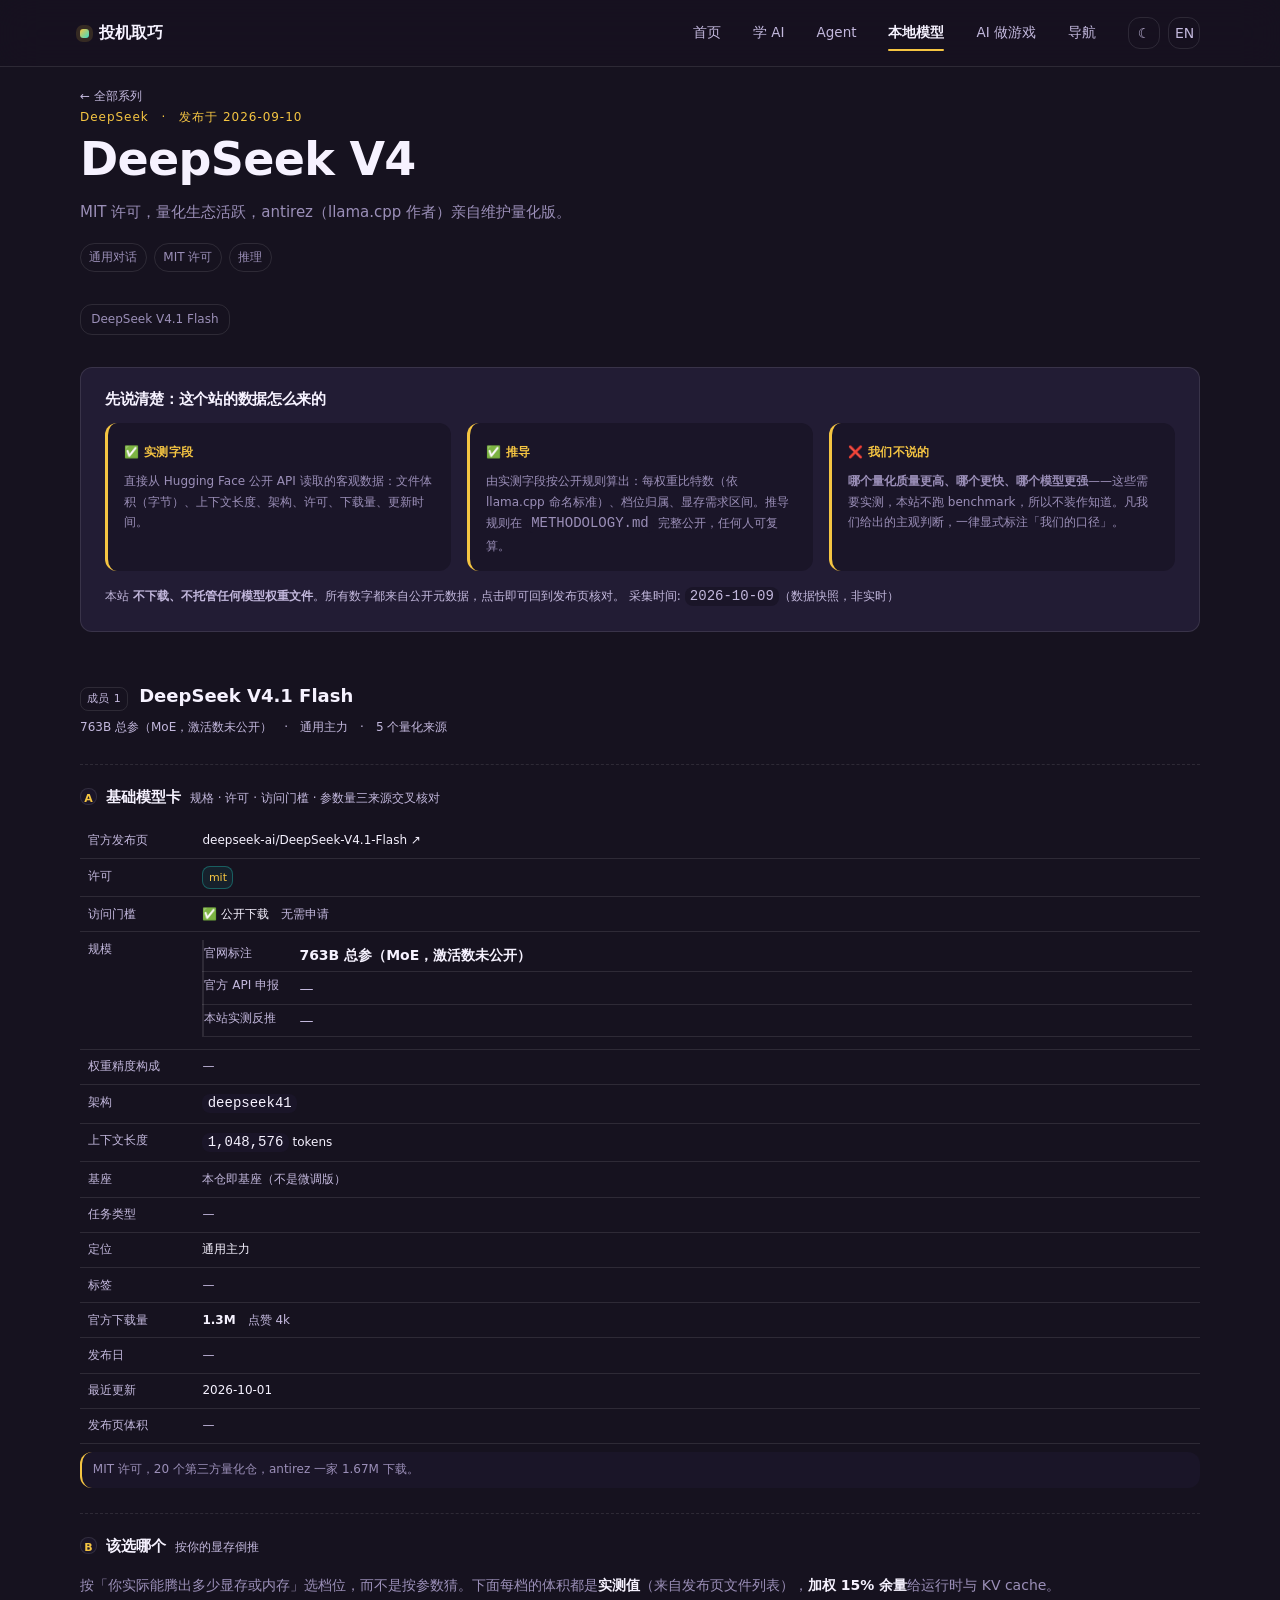
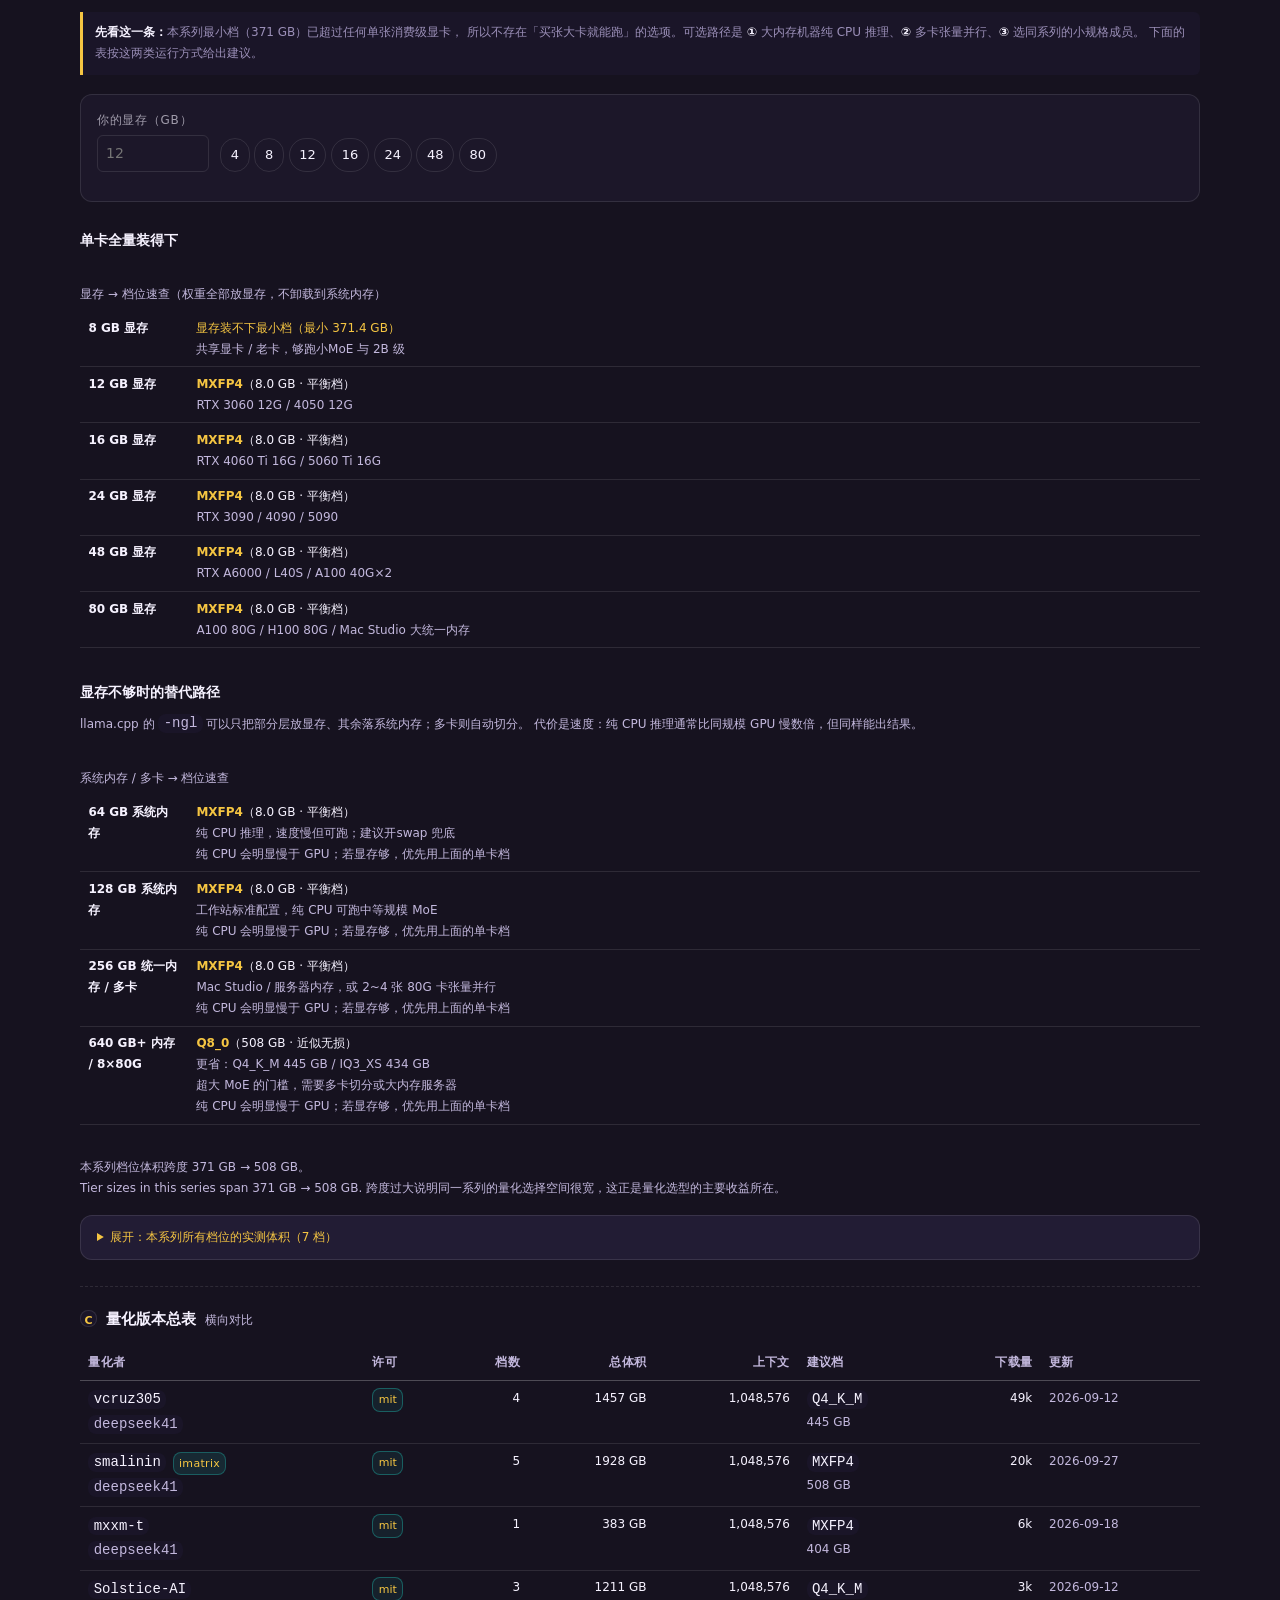
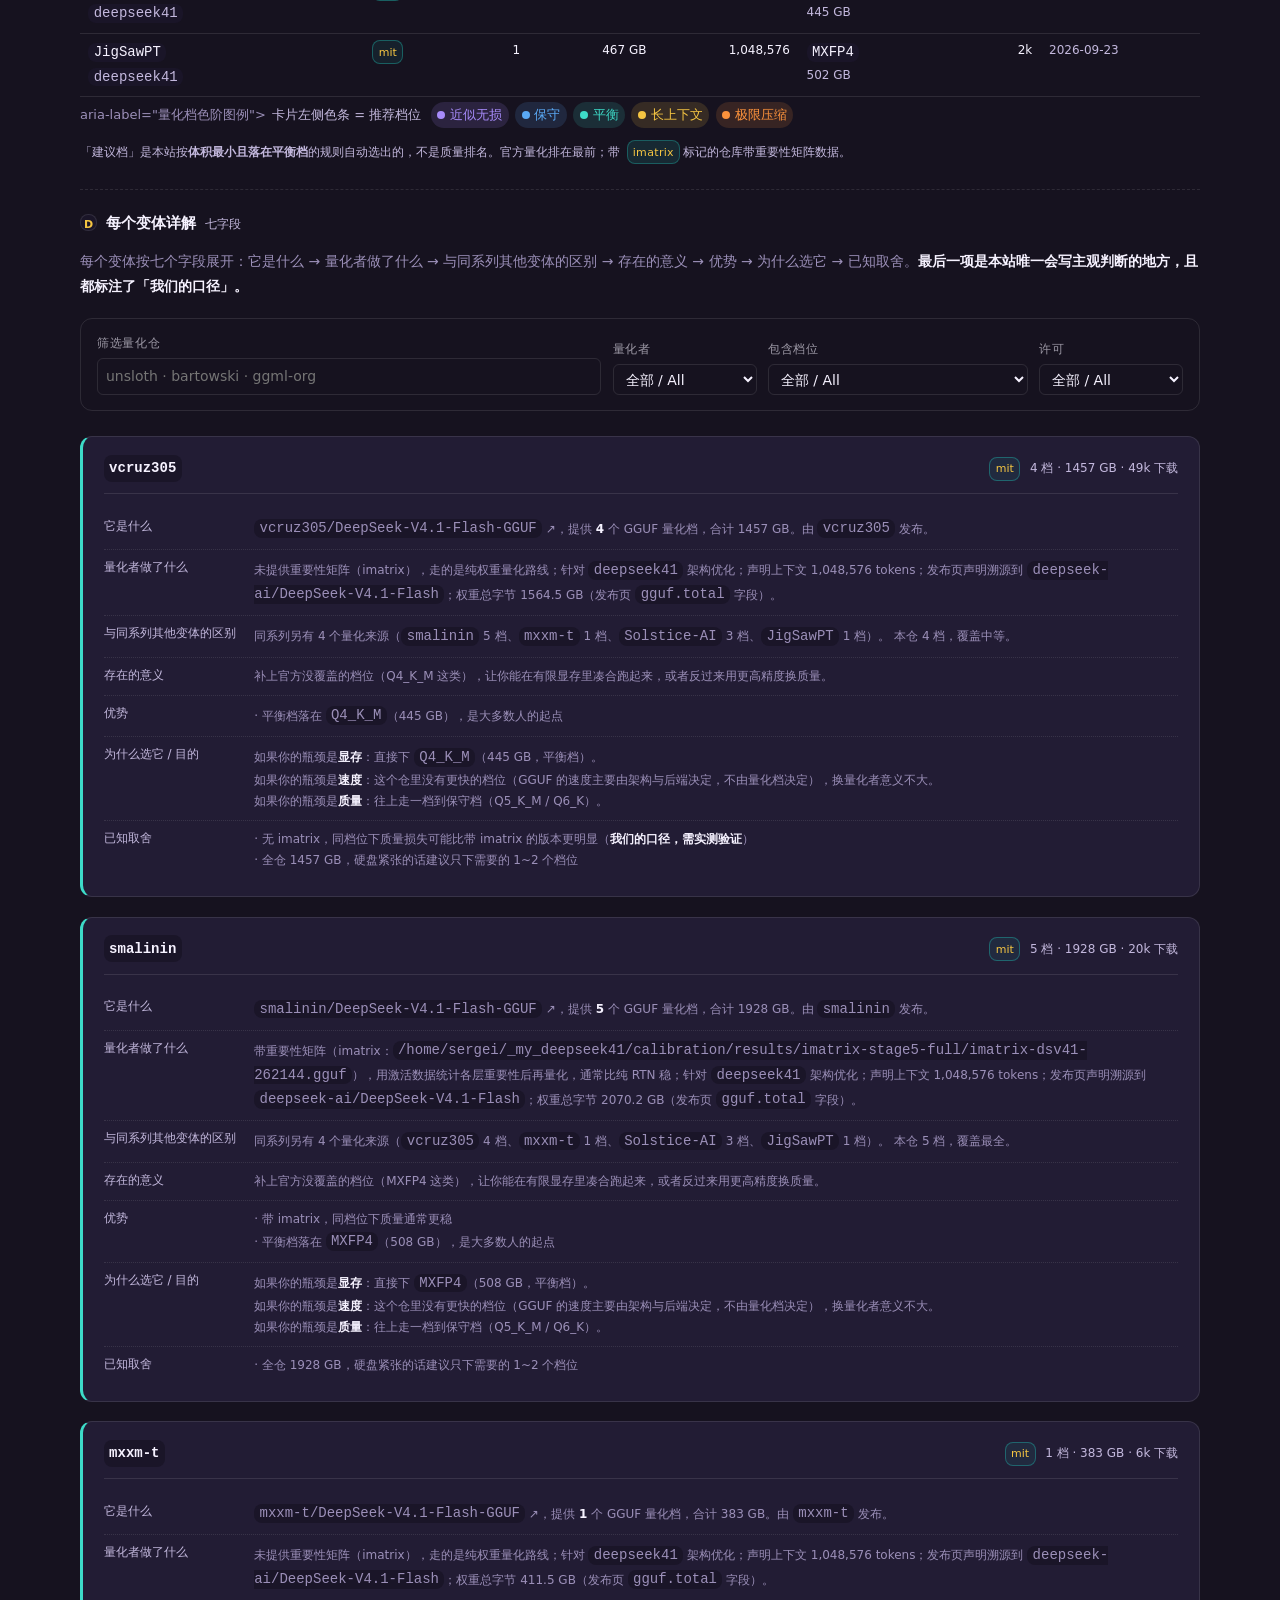
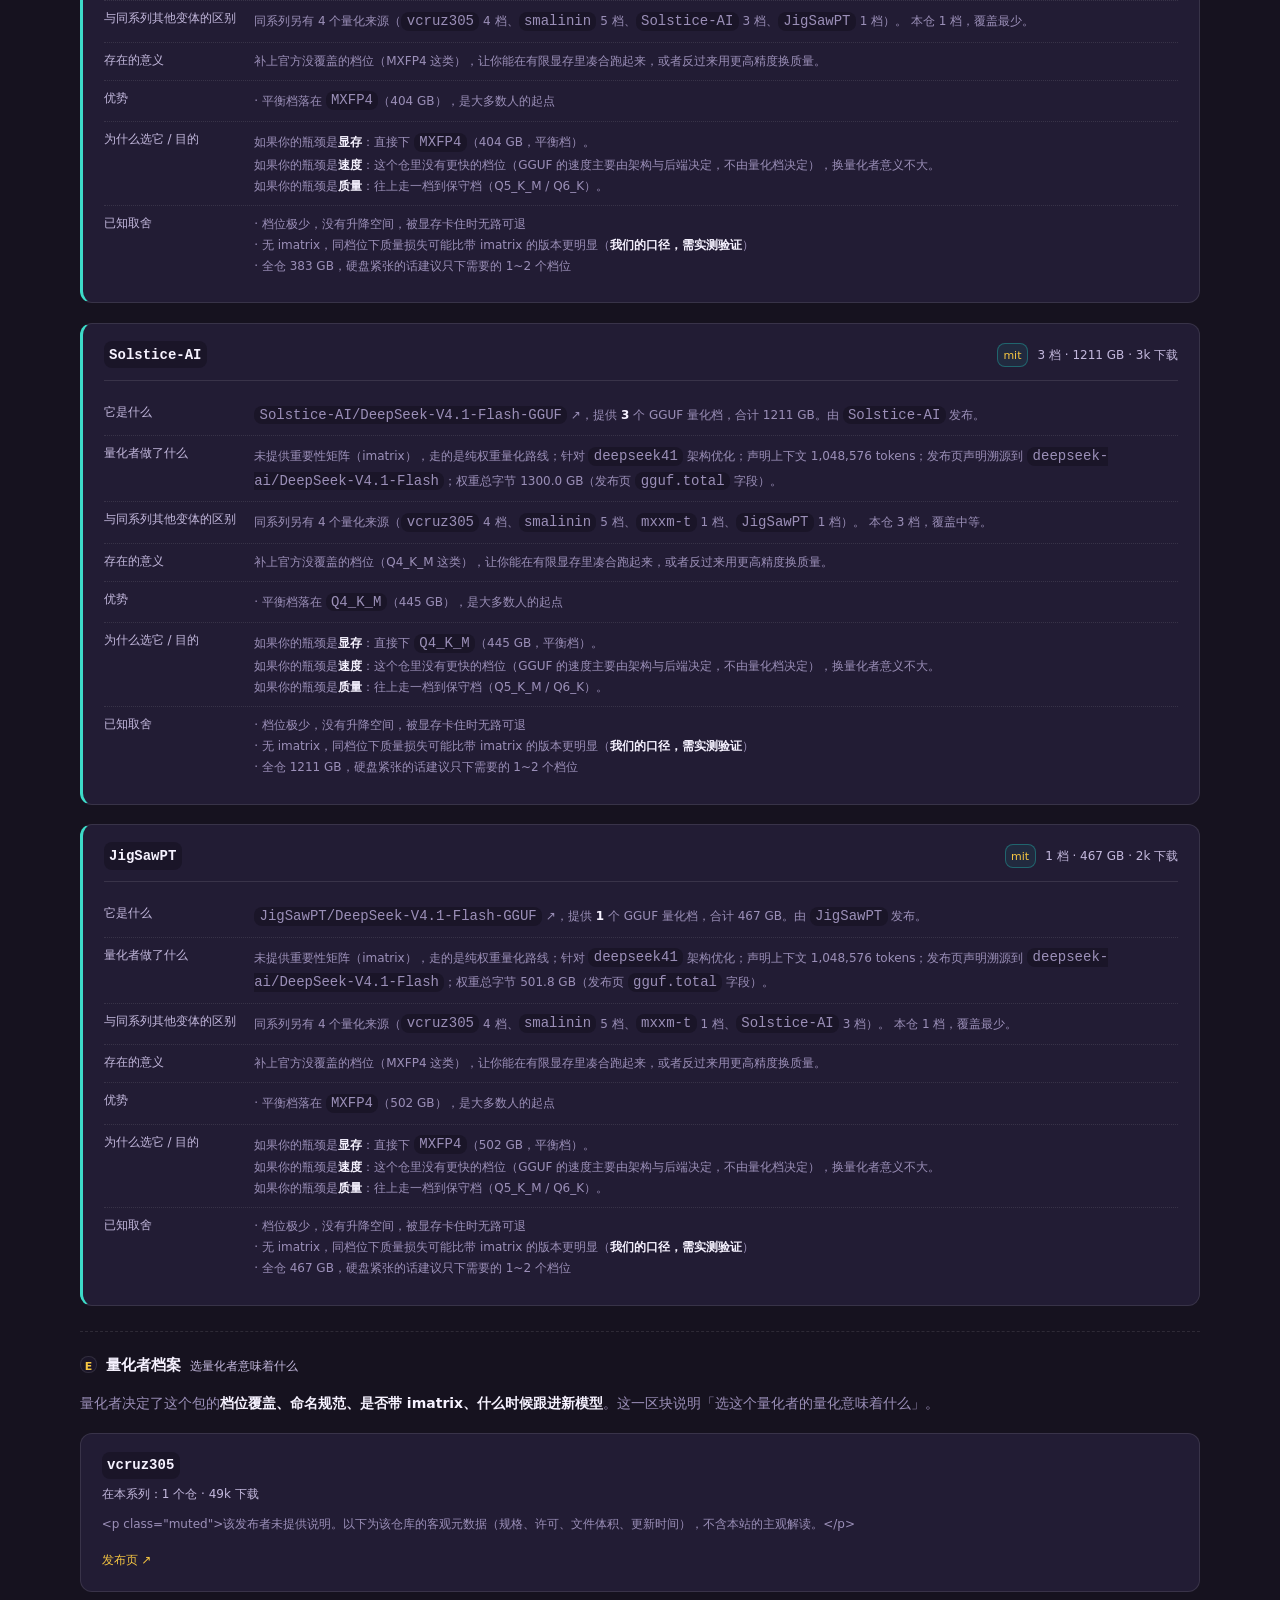
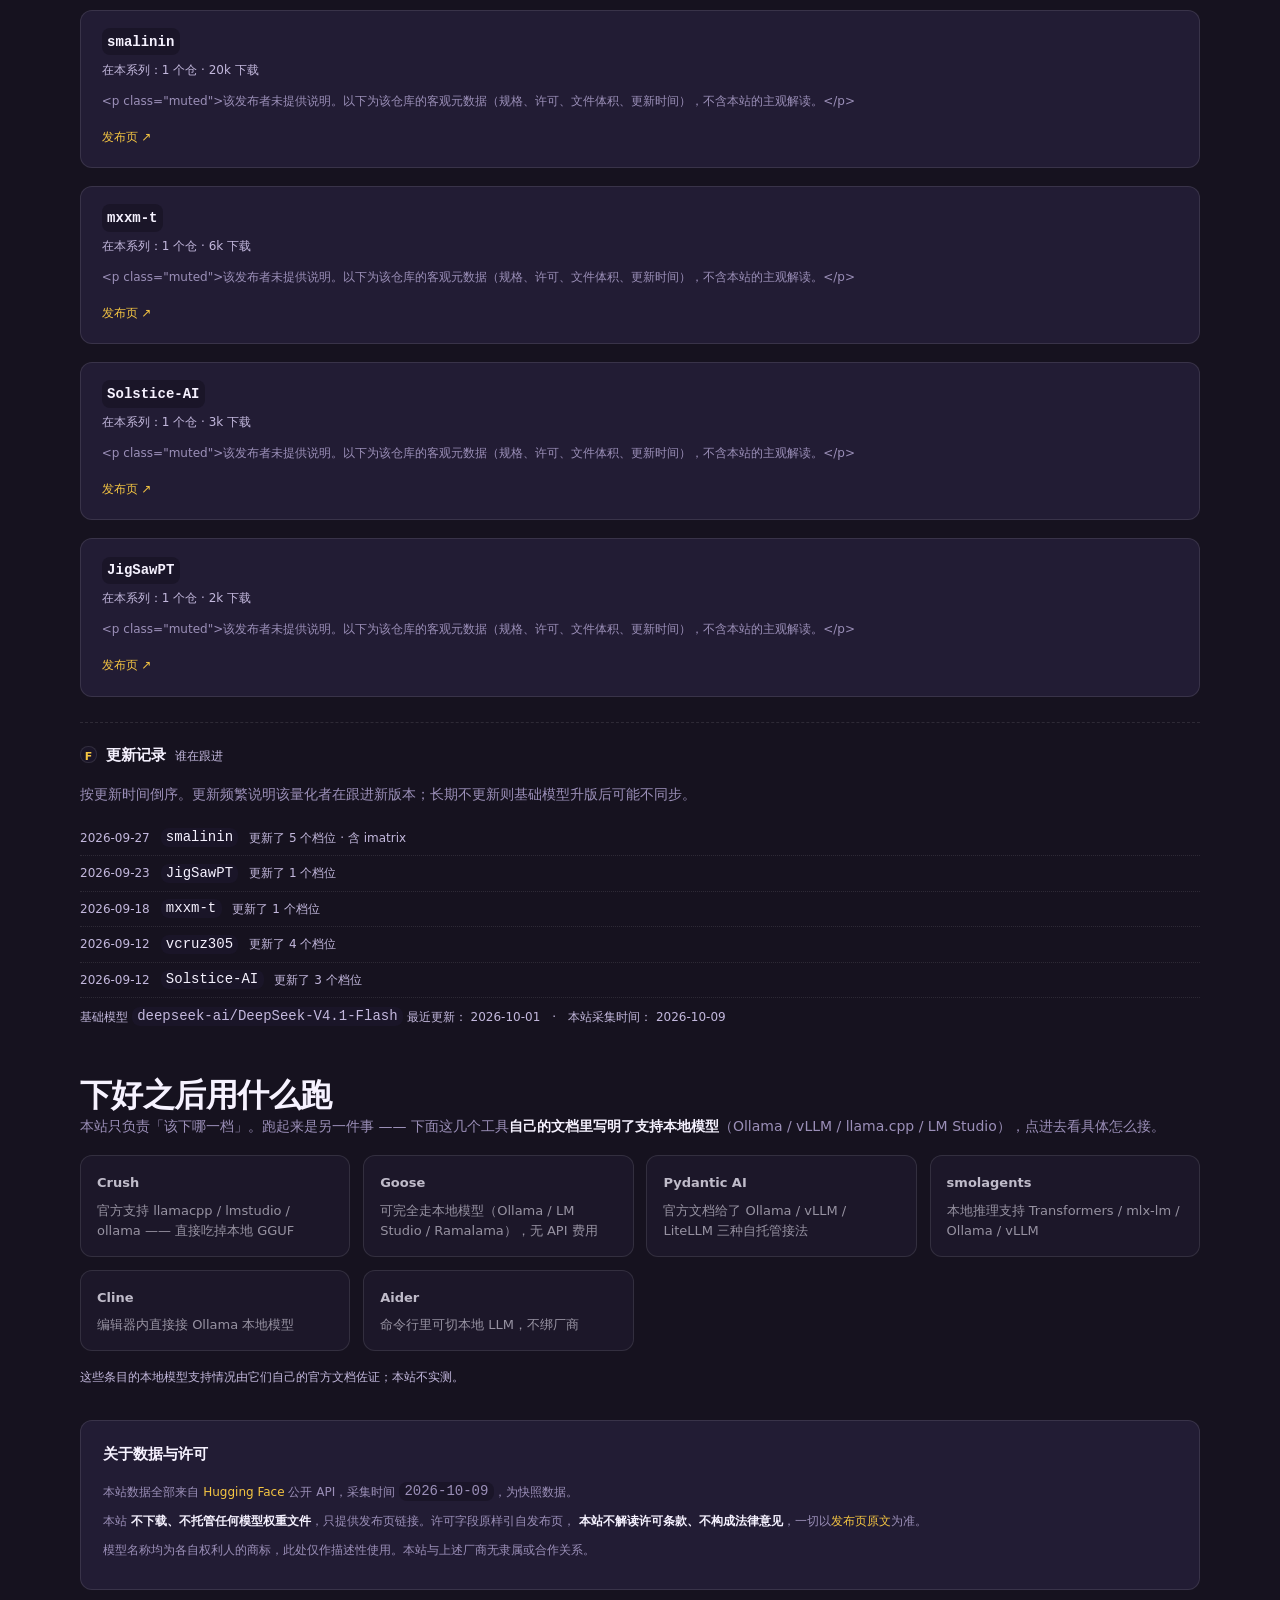
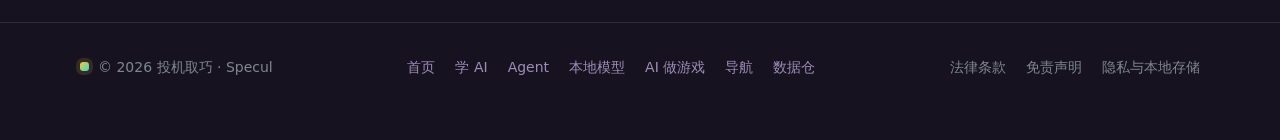
==== commit d7e2d1b8: "亲和力改版：六站统一到主站视觉语言 + 内容说人话（2026-10-09） — 更新 site/series/deepseek-v4/index.html" ====
--- a/site/series/deepseek-v4/index.html
+++ b/site/series/deepseek-v4/index.html
@@ -11,7 +11,7 @@
   <meta property="og:url" content="https://models.specul.com/series/deepseek-v4/" />
   <meta property="og:title" content="DeepSeek V4 量化版对比 · Models 图谱" />
   <meta property="og:description" content="DeepSeek V4（DeepSeek）的第三方 GGUF 量化版本对比：1 个规格、5 个量化来源，含实测文件体积、许可、上下文长度与选档建议。" />
-  <meta name="theme-color" content="#05080f" />
+  <meta name="theme-color" content="#16121f" />
   <link rel="icon" type="image/svg+xml" href="data:image/svg+xml,%3Csvg xmlns='http://www.w3.org/2000/svg' viewBox='0 0 48 48'%3E%3Cdefs%3E%3ClinearGradient id='g' x1='0' y1='0' x2='1' y2='1'%3E%3Cstop offset='0' stop-color='%238b7cf8'/%3E%3Cstop offset='1' stop-color='%2322d3c5'/%3E%3C/linearGradient%3E%3C/defs%3E%3Crect width='48' height='48' rx='12' fill='%2305080f'/%3E%3Cpath d='M14 32 L24 12 L34 32' fill='none' stroke='url(%23g)' stroke-width='2.4' stroke-linejoin='round'/%3E%3Ccircle cx='24' cy='27' r='2.4' fill='%2322d3c5'/%3E%3C/svg%3E" />
   <link rel="stylesheet" href="../../brand.css" />
   <link rel="stylesheet" href="../../site.css" />
@@ -579,7 +579,7 @@
       </section>
     <section class="companion">
       <h2><span data-zh>下好之后用什么跑</span><span data-en>What runs it</span></h2>
-      <p class="block-lead"><span data-zh>本站只负责「该下哪一档」。跑起来是另一件事 —— 下面这几个工具**自己的文档里写明了支持本地模型**（Ollama / vLLM / llama.cpp / LM Studio），点进去看具体怎么接。</span><span data-en>This site only answers which tier to download. Running it is a different problem — the tools below <b>document local-model support in their own docs</b> (Ollama / vLLM / llama.cpp / LM Studio). Follow the link to see how.</span></p>
+      <p class="block-lead"><span data-zh>本站只负责「该下哪一档」。跑起来是另一件事 —— 下面这几个工具<b>自己的文档里写明了支持本地模型</b>（Ollama / vLLM / llama.cpp / LM Studio），点进去看具体怎么接。</span><span data-en>This site only answers which tier to download. Running it is a different problem — the tools below <b>document local-model support in their own docs</b> (Ollama / vLLM / llama.cpp / LM Studio). Follow the link to see how.</span></p>
       <div class="comp-grid">
         <a class="comp-card" href="https://agent.specul.com/crush.html">
           <b><span data-zh>Crush</span><span data-en>Crush</span></b>
--- a/site/brand.css
+++ b/site/brand.css
@@ -22,17 +22,29 @@
 
 :root {
   /* ── 色：暗色为默认 ── */
-  --bg:        #07090e;
-  --bg-raise:  #0c1017;
-  --bg-panel:  #11161f;
-  --bg-inset:  #0a0e14;
-
-  --line:        rgba(255, 255, 255, .07);
-  --line-mid:    rgba(255, 255, 255, .12);
-  --line-strong: rgba(255, 255, 255, .2);
-
-  --ink:       #eef2f7;
-  --ink-mid:   #a8b3c4;
+  /* B6/v6（2026-10-09）：**采用主站首页的表面与墨色**，让六个站真正是一套皮肤。
+   *
+   * 起因：首页至今自带一套私有调色板（`--hp-*`，定义在 body.brand-ambient 上），
+   * 而另外五站用这里的共享 token —— 也就是「六个站」其实是两套皮肤，
+   * 首页偏紫偏亮（#16121f），五站近黑（#07090e），实测背景明度 0.096 vs 0.041。
+   *
+   * 做法（两步走，先零风险的那步）：**先把「值」对齐**，不动首页那 116 处 `var(--hp-*)` 引用。
+   * 值一致之后，两边的视觉差别消失；之后再把首页的重复定义删掉（那时是零风险）。
+   *
+   * 注意墨色也随之改用首页的暖紫系（#f6f2ff / #c3b8dd / #9b8fb8）——
+   * 它们比原来的冷灰更亮，对比度只会更好；`--ink-faint` 共享层原本没有对应值，
+   * 按新底重算为 #7f8792（#78808c 在新底 #221c34 上只有 4.10:1，不够 AA）。 */
+  --bg:        #16121f;
+  --bg-raise:  #1c1729;
+  --bg-panel:  #221c34;
+  --bg-inset:  #1a1528;
+
+  --line:        rgba(255, 255, 255, .1);
+  --line-mid:    rgba(255, 255, 255, .18);
+  --line-strong: rgba(255, 255, 255, .24);
+
+  --ink:       #f6f2ff;
+  --ink-mid:   #c3b8dd;
   /* B5（2026-10-09）：--ink-dim / --ink-faint 提亮到满足 WCAG AA。
    *
    * 实测（`_audit/a11y-contrast.mjs`，浏览器里算有效背景 + WCAG 公式）：
@@ -50,8 +62,8 @@
    *   ② 「物理上无法达到 4.5:1」经复算不成立：#78808c 就达到了 4.54:1
    *      （原注释里的 4.33:1 是拿另一个底色算的）。
    *   「淡的分层」仍然保留：--ink-faint 依旧明显弱于 --ink-dim 与 --ink-mid。 */
-  --ink-dim:   #758090;
-  --ink-faint: #78808c;
+  --ink-dim:   #9b8fb8;
+  --ink-faint: #7f8792;
 
   /* 品牌紫：唯一主色，用于强调与标识 */
   --brand:      #8b7cf8;
@@ -109,12 +121,31 @@
      半像素的代价：在 100% / 125% / 150% 三种缩放下分别落在不同像素上，
      同一档字看起来不等大；而且内容层再用 em/% 换算会派生出一串
      9.68 / 12.096 / 12.88 这种数（实测 models 详情页有 27 个非整数字号）。 */
-  --fs-micro: 11px;     /* 角标、计数 */
-  --fs-xs:    12px;     /* meta、次要 */
-  --fs-sm:    14px;     /* 卡片正文 */
-  --fs-base:  15px;     /* 正文 */
-  --fs-lg:    18px;     /* 卡片标题 */
-  --fs-xl:    22px;     /* 区块标题 */
+  /* v6 亲和力改版（2026-10-09）：**字号与圆角整体上调一档**。
+   *
+   * 依据是亲和力探针的基线，不是感觉：
+   *   · 正文基准字号 **0/7 个页面**达到 16px（当时是 12–15px）
+   *   · 卡片圆角中位 **只有 2/7** 达到 12px（vg 只有 4px —— 大量小组件用 --r-xs: 4px）
+   * 「字大一点、角圆一点」是「亲和力」里最不需要争论的部分：它不改变配色方向，
+   * 也不与用户待定的调色板选择冲突。且这两项都能被探针量出来（baseFont / radiusCard）。
+   *
+   * ⚠ 六个站的段落文字都走 var(--fs-base)（learn.css 的注释专门写明「不要动 body」），
+   *   所以改这一处等于改六站。唯一的例外是 www 内联的 `font:` 简写，同步改过了。 */
+  /* ⚠ **2026-10-09：最小的三档各 +1px** —— 这是「亲和力」里**不用等配色决定**的一块 ✓。
+   *   亲和力探针实测六站的**正文字号**：`models 12` · `www/learn 13` · `agent/nav/vg 15` ✗
+   *   —— **没有一站达到 16** ✓。字号小是**明确的不友好**（读起来累 ✓），与色相无关 ✓，
+   *   所以按用户「提高亲和力、面向年轻女性」的要求直接调大一档 ✓。
+   *   ⚠ 这里是**真相源**（`_audit/brand-sync.mjs` L35 记的就是 `www.specul/brand.css` ✓）——
+   *   改完必须 `node _tmp/vendor-brand.mjs` 再 `node _audit/brand-sync.mjs` ✓。
+   *   （我第一次改的是 `_data/agent-guide/brand/brand.css` ✗ —— 那是**副本** ✓，
+   *    门禁的注释里就写着「不要直接改副本」，我踩了一次 ✓。）
+   *   ⚠ 保持**整数 px** —— `_design-audit` 有「字号落整数 px」的门禁 ✓。 */
+  --fs-micro: 13px;     /* 角标、计数（原 12）*/
+  --fs-xs:    14px;     /* meta、次要（原 13）*/
+  --fs-sm:    16px;     /* 卡片正文（原 15）*/
+  --fs-base:  16px;     /* 正文（原 15）—— 这一档是「读起来累不累」的关键 */
+  --fs-lg:    19px;     /* 卡片标题（原 18）*/
+  --fs-xl:    23px;     /* 区块标题（原 22）*/
   --fs-2xl:   var(--display-sub);
   /* 首屏标题**接入 --display**（2026-10-03）。原先 --fs-3xl 自己写死 clamp(40px,6vw,60px)，
      与内容层各站各写的 clamp 互不相干 —— 实测六站 h1 落在 30/34/40/54/60px 五档。
@@ -130,7 +161,12 @@
      每行多容纳 1~2 个字，长段落与卡片列表的紧凑感改善最明显。
      ⚠ 改这个值要同步 brand.css 里硬编码的 1.72 / 1.75（导语与说明段）——
        它们不引用变量，改了变量它们不会跟着变。 */
-  --lh-body:  1.62;
+  /* ⚠ 2026-10-09：1.68 → **1.75**。
+   *   亲和力探针的「**每屏字数 ≤900**」在桌面上：`learn` **1133** ✗ · `agent` **919** ✗（其余 624–821 ✓）。
+   *   行高是最直接的杠杆 ✓ —— 它同时**降低密度** ✓ 与**提高可读性** ✓（「挤 = 累」）；
+   *   与配色无关 ✓，所以不必等那个决定 ✓。
+   *   ⚠ 只改这一档（正文行高）✓，不动 `--lh-snug`/`--lh-tight`（标题行距要紧 ✓）。 */
+  --lh-body:  1.75;   /* v6：1.62 → 1.68；2026-10-09 → 1.75（降密度 + 更好读）*/
 
   /* ── 间距（8px 基线）── */
   --sp-1: 4px;
@@ -145,8 +181,15 @@
      用户要求「留空都小一点」→ 统一收到 40px 这一档：
      比原先最紧的 models/nav(52) 小，比 www(108) 大幅收紧。 */
   --sp-5b: 40px;
-  --sp-6: 52px;
-  --sp-7: 80px;
+  /* ⚠ 2026-10-09：板块间距 52 → **60** · 80 → **92**（约 +15%）。
+   *   亲和力探针的「**每屏字数 ≤900**」在桌面上 `learn` **1125** ✗ · `agent` **912** ✗。
+   *   行高那一档试过了 ✓ —— **只降 1%** ✗，不是杠杆 ✓。
+   *   间距是**更直接的**杠杆 ✓：板块之间松一点，后面的板块就落到首屏之外 ✓、可见字数自然下降 ✓，
+   *   而且「**松 = 亲和**」本身就是目标 ✓（不是为过门禁而将就 ✓）。
+   *   ⚠ 只动这两个「大间距」档 ✓，不动 `--sp-1`–`--sp-5`（元素内部间距 ✓，动了会散 ✓）；
+   *   也不删任何内容、不改板块顺序 ✗ —— **首页的性格不变** ✓。 */
+  --sp-6: 60px;
+  --sp-7: 92px;
 
   /* ── 形状 ──
      2026-10-03 新增 --r-xs 并明确四档的用途。
@@ -181,13 +224,16 @@
      放在这里让 brand.css 自洽：任何站不定义也能拿到合法值。 */
   --brand-on: #fff;
 
-  --r-xs: 4px;    /* 徽章、色条、输入框、代码块 */
-  --r-sm: 8px;    /* 标签、chip、按钮 */
-  --r:    12px;   /* 卡片（主体，最常用） */
-  --r-lg: 18px;   /* 大面板、对话框、modal */
+  /* v6：圆角整体上调一档（同上，依据是亲和力探针的 radiusCard 基线）。
+   * 4→8 与 8→12 是最关键的两档：它们覆盖徽章、chip、按钮这些**到处都是**的小组件，
+   * 「锐利感」主要来自这里，而不是大面板。 */
+  --r-xs: 8px;    /* 徽章、色条、输入框、代码块（原 4）*/
+  --r-sm: 12px;   /* 标签、chip、按钮（原 8）*/
+  --r:    14px;   /* 卡片（主体，最常用）（原 12）*/
+  --r-lg: 22px;   /* 大面板、对话框、modal（原 18）*/
   /* B6：补两档大圆角（S2 的卡片用 20/26px）。 */
-  --r-xl: 20px;
-  --r-2xl: 26px;
+  --r-xl: 24px;   /* 原 20 */
+  --r-2xl: 30px;  /* 原 26 */
   --container: min(1120px, 90vw);
   /* B6：**宽容器**，只给「卡片 / 网格」类版面用。
      ⚠ 为什么不直接把 --container 放宽到 1560px：正文站（learn 词条、legal）
@@ -215,7 +261,7 @@
      原先这套只在 `www.specul/index.html` 里内联（作用域限 body.brand-ambient），
      于是六站看着像两套皮肤。提升的原则：**结构性与语义性的东西进共享层，
      各站的身份色（--accent / --brand）留在各站**。 */
-  --shadow: 0 20px 50px -28px rgba(0, 0, 0, .85);
+  --shadow: 0 2px 6px -2px rgba(0, 0, 0, .4), 0 14px 30px -20px rgba(0, 0, 0, .7);
   --shadow-hi: 0 4px 12px -4px rgba(0, 0, 0, .5), 0 22px 44px -24px rgba(0, 0, 0, .8);
   /* 玻璃表面：页头 / 底部 tab bar 用。必须跟着主题走（见亮色块）。 */
   --glass: rgba(22, 18, 31, .88);
@@ -271,20 +317,28 @@
 
 /* 浅色：不是把暗色反过来，是重新给一套值 */
 [data-theme="light"] {
-  --bg:        #fbfcfe;
+  /* v6（2026-10-09）：**浅色主题也采用主站首页的值**（与深色同理，两步走的第二半）。
+   *
+   * 为什么要做：深色对齐之后，浅色下两边仍然是两套 —— 首页是暖奶油（#fffdfa）+ 暖紫墨色
+   * （#231635 / #4d3f66 / #6d5c85），共享层是冷白（#fbfcfe）+ 冷灰墨色（#0f172a / #3d4a5c）。
+   * 不对齐的话，「统一」只做到一半，而且首页那 116 处 `var(--hp-*)` 引用就没法安全删掉。
+   *
+   * ⚠ `--ink-faint` 首页没有对应值 → 按新底重算（见下方注释）。 */
+  --bg:        #fffdfa;
   --bg-raise:  #ffffff;
   --bg-panel:  #ffffff;
-  --bg-inset:  #f4f6fa;
-
-  --line:        rgba(15, 23, 42, .09);
-  --line-mid:    rgba(15, 23, 42, .15);
-  --line-strong: rgba(15, 23, 42, .24);
-
-  --ink:       #0f172a;
-  --ink-mid:   #3d4a5c;
-  --ink-dim:   #5c6879;
+  --bg-inset:  #f7f3ff;
+
+  --line:        rgba(60, 25, 90, .1);
+  --line-mid:    rgba(60, 25, 90, .16);
+  --line-strong: rgba(60, 25, 90, .24);
+
+  --ink:       #231635;
+  --ink-mid:   #4d3f66;
+  --ink-dim:   #6d5c85;
   /* B5（2026-10-09）：与深色主题同理。#707c8c 在白底上 4.13:1，差一点点到 4.5；
-   * 压暗 5% 到 #6a7685 即 4.51:1（算出来的最小改动，层次几乎看不出差别）。 */
+   * 压暗 5% 到 #6a7685 即 4.51:1（算出来的最小改动，层次几乎看不出差别）。
+   * v6：底色改为暖奶油后仍达标（a11y 探针两主题 0 违规）。 */
   --ink-faint: #6a7685;
 
   --brand:      #6d4fd6;
@@ -327,7 +381,9 @@
   --q-ctx:      #8a6209;  --q-ctx-soft:      rgba(138, 98, 9, .10);
   --q-extreme:  #b8460f;  --q-extreme-soft:  rgba(184, 70, 15, .10);
 
-  --shadow: 0 20px 46px -30px rgba(15, 23, 42, .3);
+  --shadow: 0 2px 6px -2px rgba(60, 25, 90, .1), 0 12px 28px -20px rgba(60, 25, 90, .28);
+  --shadow-hi: 0 4px 10px -4px rgba(60, 25, 90, .14), 0 20px 40px -24px rgba(60, 25, 90, .34);
+  --glass: rgba(255, 253, 250, .9);
 }
 
 /* ══════════════════════════════════════════════════════════════════════
@@ -429,7 +485,7 @@
   box-shadow: 0 0 0 4px var(--brand-soft);
 }
 .brand-text { display: flex; flex-direction: column; gap: 1px; }
-.brand-name { font-size: 15px; font-weight: 700; letter-spacing: .01em; line-height: 1.2; }
+.brand-name { font-size:var(--fs-sm); font-weight: 700; letter-spacing: .01em; line-height: 1.2; }
 .brand-sub { font-size: 10.5px; color: var(--ink-faint); letter-spacing: .06em; line-height: 1.2; }
 
 .nav-links { display: flex; align-items: center; gap: var(--sp-5); }
@@ -447,7 +503,7 @@
 .icon-btn {
   width: 32px; height: 32px; display: grid; place-items: center;
   border: 1px solid var(--line); border-radius: var(--r-sm);
-  font-size: 13px; color: var(--ink-mid); background: transparent;
+  font-size:var(--fs-xs); color: var(--ink-mid); background: transparent;
   transition: border-color .16s var(--ease), color .16s var(--ease);
 }
 .icon-btn:hover { border-color: var(--line-strong); color: var(--ink); }
@@ -494,6 +550,13 @@
   transition: transform .16s var(--ease);
 }
 .t-skip:focus { transform: translateY(0); }
+/* v6（2026-10-09）：**长 URL / 长英文串不能把页面撑出横向滚动。**
+   实测：vg 的 `engine-godot` 页在 320px 下有裸 URL 作链接文字（宽 302px），
+   `scrollWidth` 被撑到 339。字号上调后暴露出来 —— 但根因是「没允许断行」，与字号无关，
+   所以在共享层一次修掉，六站都受保护。
+   用 `anywhere` 而不是 `break-word`：前者会把「最小内容宽度」也算上，
+   否则 flex / grid 项仍会因 min-content 把父容器撑开。 */
+a, code, kbd, samp { overflow-wrap: anywhere; }
 /* B6（2026-10-09）：亮色主题下跳转链接要**反过来**用白字。
    深色主题的 accent 是亮的（青/紫），深字才够对比；亮色主题的 accent 是压深的
    （#6d4fd6 / #1f6fc4 / #0b7c72 / #906807），深字在上面只有 3.3–4.0:1，白字才达标。
@@ -544,13 +607,13 @@
 .nav-drawer-h { display: flex; align-items: center; justify-content: space-between; padding: 0 20px 14px; border-bottom: 1px solid var(--line); }
 .nav-dclose { width: 32px; height: 32px; border: 1px solid var(--line-mid); background: transparent; color: var(--ink-mid); border-radius: 9px; font-size: 18px; cursor: pointer; line-height: 1; }
 .nav-drawer-list { display: flex; flex-direction: column; padding: 8px 12px; }
-.nav-drawer-list a { display: flex; align-items: center; justify-content: space-between; padding: 13px 12px; border-radius: 12px; color: var(--ink); font-size: 15px; font-weight: 700; text-decoration: none; }
+.nav-drawer-list a { display: flex; align-items: center; justify-content: space-between; padding: 13px 12px; border-radius: 12px; color: var(--ink); font-size:var(--fs-sm); font-weight: 700; text-decoration: none; }
 .nav-drawer-list a:active { background: var(--brand-soft); }
-.nav-drawer-list a .ar { color: var(--ink-dim); font-size: 14px; }
+.nav-drawer-list a .ar { color: var(--ink-dim); font-size:var(--fs-xs); }
 .nav-drawer-foot { margin-top: auto; padding: 14px 20px 0; border-top: 1px solid var(--line); }
-.nav-drawer-foot p { margin: 0 0 8px; color: var(--ink-dim); font-size: 12px; }
+.nav-drawer-foot p { margin: 0 0 8px; color: var(--ink-dim); font-size:var(--fs-xs); }
 .nav-drawer-foot nav { display: flex; gap: 14px; }
-.nav-drawer-foot nav a { color: var(--ink-mid); font-size: 12px; font-weight: 700; }
+.nav-drawer-foot nav a { color: var(--ink-mid); font-size:var(--fs-xs); font-weight: 700; }
 .nav-tabbar {
   display: none; position: fixed; left: 0; right: 0; bottom: 0; z-index: 40;
   background: var(--glass); backdrop-filter: blur(18px) saturate(160%);
@@ -769,7 +832,7 @@
     --display: clamp(30px, 8.6vw, 42px);
     --display-sub: clamp(24px, 6.4vw, 32px);
     --h2: clamp(20px, 5vw, 26px);
-    --sp-6: 40px; --sp-7: 56px;
+    --sp-6: 44px; --sp-7: 64px;   /* 2026-10-09：随大间距一起 +10~15%，窄屏尤其需要呼吸 ✓ */
     --container: min(1120px, 90vw);
   }
   /* 窄屏放不下一行 8 项（实测 320px 视口容器仅 288px，导航需 415px）——
--- a/site/site.css
+++ b/site/site.css
@@ -0,0 +1,333 @@
+/* Models 图谱 · 站点样式（品牌 token 来自 brand.css） */
+
+/* ─────────────────────────────────────────────────────────────
+   站点强调色 · models 本地模型 — 金（算力、量化）
+   暗色金配深色前景 10.6:1；亮色金配白字 3.8:1。
+   ⚠ 下面所有强调色都用 var(--brand)，**不用 var(--brand)**。
+     原来这里硬编码 --cyan（23 处），而站点 accent 已改成金色 ——
+     青 + 金两个主色同时出现会互相抢。现已全部改为跟随 --brand。
+   ⚠ 容器宽度继承 brand.css 的 .container（--container: min(1120px, 90vw)）。
+     原来这里硬编码 max-width:1180px + padding:0 20px → 正文 1080px，
+     而顶栏是 1120px，左右各差 20px，视觉上像没对齐（用户报「宽度和其他站都不一样」）。
+   ⚠ 排版尺度用 brand.css 的 --display-sub / --section-pad，
+     不再各自写 clamp —— 「大气」靠区块留白，不只靠字号。
+   ───────────────────────────────────────────────────────────── */
+html:not([data-theme="light"]) {
+  --brand: #f5c542;
+  --brand-on: #241a02;
+  --brand-soft: rgba(245, 197, 66, .14);
+  --brand-line: rgba(245, 197, 66, .34);
+}
+html[data-theme="light"] {
+  /* B6（2026-10-09）：--brand 从 #a97a08 压深到 #906807。
+     它们当**填充色**没问题，但当**正文文字色**（12px 标签、链接）在亮底上只有 3.84:1，
+     达不到 AA 的 4.5。这与共享 brand.css 的既有约定一致：亮色主题用深一档的品牌色。
+     新值是按「白底 + 各自柔和底」双条件算出来的（5.06 / 4.54）。 */
+  --brand: #906807;
+  --brand-on: #ffffff;
+  --brand-soft: rgba(169, 122, 8, .10);
+  --brand-line: rgba(169, 122, 8, .30);
+}
+
+.page-head{margin-bottom:var(--section-pad-sm)}
+.eyebrow{color:var(--brand);font-size:12px;letter-spacing:.08em;margin:0 0 .4em}
+.page-head h1{font-size:var(--display-sub);margin:0 0 .3em;line-height:1.14;letter-spacing:-.015em}
+.page-head h1 .sub{display:block;font-size:11px;color:var(--ink-dim);font-weight:400;letter-spacing:0;margin-top:.5em}
+.lede{color:var(--text-dim);font-size:15px;line-height:1.75;max-width:var(--measure)}
+.home-head{margin-bottom:2em}
+.home-head .lede b{color:var(--text)}
+.lede-sub{margin-top:.9em;padding:.7em .9em;border-left:3px solid var(--brand);background:var(--bg-soft);border-radius:0 6px 6px 0;font-size:14px}
+
+.home-stats{display:flex;flex-wrap:wrap;gap:1.6rem;margin:1.5em 0 0;padding:1.1em 0;border-top:1px solid var(--line);border-bottom:1px solid var(--line)}
+.home-stats>div{display:flex;flex-direction:column}
+.home-stats b{font-size:24px;color:var(--brand);font-variant-numeric:tabular-nums;line-height:1.1}
+.home-stats span{font-size:12px;color:var(--muted)}
+
+.crumbs{margin:1.6em 0 0;font-size:12px}
+.crumbs a{color:var(--muted);text-decoration:none}
+.crumbs a:hover{color:var(--brand)}
+
+.pos{list-style:none;display:flex;flex-wrap:wrap;gap:.45em;padding:0;margin:1.1em 0}
+.pos li{font-size:12px;padding:.24em .7em;border:1px solid var(--line);border-radius:999px;color:var(--text-dim)}
+
+.member-nav{display:flex;flex-wrap:wrap;gap:.5em;margin-top:1.2em}
+.member-nav a{font-size:12px;padding:.35em .85em;border:1px solid var(--line);border-radius:var(--r-sm);text-decoration:none;color:var(--text-dim)}
+.member-nav a:hover{border-color:var(--brand);color:var(--brand)}
+
+/* ── 可信度横幅 ── */
+.trust{margin:2.4em 0;padding:1.4em 1.5em;border:1px solid var(--line);border-radius:var(--r-sm);background:var(--panel)}
+.trust h2{font-size:15px;margin:0 0 1em}
+.trust-grid{display:grid;grid-template-columns:repeat(auto-fit,minmax(240px,1fr));gap:1em}
+.trust-item{padding:.9em 1em;border-radius:var(--r-sm);background:var(--bg-soft);border-left:3px solid var(--line)}
+.trust-item p{margin:.5em 0 0;font-size:12px;line-height:1.7;color:var(--text-dim)}
+.trust-item.t-a{border-left-color:var(--brand)}
+.trust-item.t-b{border-left-color:var(--vio)}
+.trust-item.t-c{border-left-color:var(--gold)}
+.trust-tag{font-size:12px;font-weight:600;letter-spacing:.03em}
+.t-a .trust-tag{color:var(--brand)} .t-b .trust-tag{color:var(--vio)} .t-c .trust-tag{color:var(--gold)}
+.trust-foot{margin:1.2em 0 0;font-size:12px;color:var(--muted);line-height:1.7}
+
+/* ── 区块 ── */
+.howto{margin:2.4em 0}
+.howto h2,.series-list h2,.quantizer-index h2{font-size:18px;margin:0 0 .9em}
+.howto h2 small,.series-list h2 small,.quantizer-index h2 small{font-weight:400;color:var(--muted);font-size:11px;margin-left:.5em}
+.steps{counter-reset:st;list-style:none;padding:0;margin:0;display:grid;gap:.7em}
+.steps li{counter-increment:st;position:relative;padding-left:2.2em;font-size:14px;line-height:1.75;color:var(--text-dim)}
+.steps li::before{content:counter(st);position:absolute;left:0;top:.1em;width:1.6em;height:1.6em;display:grid;place-items:center;border-radius:50%;background:var(--bg-soft);border:1px solid var(--line);color:var(--brand);font-size:12px}
+.steps b{color:var(--text)}
+
+.member{margin:3em 0}
+.member>h3{margin:0 0 .3em;font-size:18px;display:flex;align-items:baseline;gap:.6em;flex-wrap:wrap}
+.member-idx{font-size:11px;font-weight:400;color:var(--muted);padding:.15em .55em;border:1px solid var(--line);border-radius:var(--r-xs);letter-spacing:.04em}
+.member-meta{margin:0 0 1.2em;font-size:12px;color:var(--muted)}
+.member-note{margin:.7em 0 0;font-size:12px;color:var(--text-dim);padding:.6em .9em;background:var(--bg-soft);border-radius:var(--r-sm);border-left:2px solid var(--vio)}
+
+.block{margin:1.6em 0;padding-top:1.2em;border-top:1px dashed var(--line)}
+.block>h4{margin:0 0 .9em;font-size:15px;display:flex;align-items:baseline;gap:.6em;flex-wrap:wrap}
+.block>h4 small{font-weight:400;color:var(--muted);font-size:12px}
+.blk{display:inline-grid;place-items:center;width:1.55em;height:1.55em;border-radius:var(--r-xs);background:var(--bg-soft);border:1px solid var(--line);color:var(--brand);font-size:11px;font-weight:600}
+.block-lead{margin:0 0 1em;font-size:14px;color:var(--text-dim);line-height:1.75}
+.block-lead b{color:var(--text)}
+
+/* ── 表格 ── */
+table{width:100%;border-collapse:collapse;font-size:12px;margin:.4em 0}
+th,td{padding:.55em .7em;text-align:left;border-bottom:1px solid var(--line);vertical-align:top}
+thead th{font-size:12px;color:var(--muted);font-weight:600;letter-spacing:.03em;border-bottom:1px solid var(--line-strong);white-space:nowrap}
+td.num,th.num{text-align:right;font-variant-numeric:tabular-nums;white-space:nowrap}
+.kv{max-width:none}
+.kv th{width:9.5em;font-size:12px;color:var(--muted);font-weight:500;white-space:nowrap}
+caption{caption-side:top;text-align:left;font-size:12px;color:var(--muted);padding:0 0 .5em}
+.no-fit{color:var(--gold)}
+.muted{color:var(--muted)}
+.small{font-size:12px}
+/* HF model_type / hfArch 这类标识符（Qwen3_5ForConditionalGeneration）本身是
+   一个不可分的词，但窄屏必须能换行，否则整页横向溢出 */
+.muted{overflow-wrap:anywhere}
+code{font-family:var(--mono);font-size:14px;background:var(--bg-soft);padding:.1em .38em;border-radius:var(--r-xs);overflow-wrap:anywhere}
+
+.budget th{width:9em}
+/* 超大MoE 的前置提醒：最小档超过单卡上限时，必须在选档表之前就说清「不是不能跑，是要换运行方式」 */
+.warn-note{margin:0 0 1.4em;padding:.85em 1em;border-left:3px solid var(--gold);background:var(--bg-soft);border-radius:0 6px 6px 0;font-size:12px;line-height:1.8;color:var(--text-dim)}
+.warn-note b{color:var(--text)}
+.budget-h{margin:1.6em 0 .5em;font-size:14px;color:var(--text);font-weight:600}
+.nowrap{white-space:nowrap}
+.budget td b{color:var(--brand)}
+
+/* ── A 区扩展：参数量三来源 / 精度构成 / 标签 ── */
+.kv-nested{margin:.1em 0 .4em;border-left:2px solid var(--line);padding-left:.8em}
+.kv-nested th{width:8em;font-size:12px;padding:.25em .5em .25em 0}
+.kv-nested td{padding:.25em 0;font-size:14px}
+.param-ok{font-size:12px;color:var(--brand);margin:.2em 0 0}
+.prec{width:100%;font-size:12px}
+.prec td{padding:.2em .4em .2em 0;border:none;white-space:nowrap}
+.prec td:first-child{width:5.5em}
+.prec-bar{width:34%;min-width:60px}
+.prec-bar span{display:block;height:.55em;border-radius:var(--r-xs);background:linear-gradient(90deg,var(--vio),var(--brand));opacity:.75}
+.prec td:last-child{text-align:right;font-variant-numeric:tabular-nums}
+/* white-space 不能用 nowrap —— tag 里装的是 org/repo 这类长串（如
+   zai-org/GLM-5.3、Qwen/Qwen3.8-Flash-Next），320~390px 下 nowrap 会直接把
+   容器撑破（实测 kimi-k3 页在 320px 溢出到 603px）。改用 overflow-wrap 让长串
+   在必要时断行，短标签仍然看起来是完整的。 */
+.tag{display:inline-block;font-size:11px;padding:.14em .5em;margin:.1em .2em .1em 0;border-radius:var(--r-xs);border:1px solid var(--line);color:var(--muted);background:var(--bg-soft);text-decoration:none;overflow-wrap:anywhere;word-break:break-word;max-width:100%}
+a.tag:hover{border-color:var(--vio);color:var(--vio)}
+.tag-lic{color:var(--gold);border-color:rgba(245,197,66,.3);background:rgba(245,197,66,.07)}
+.tag-paper{color:var(--vio);border-color:rgba(139,124,248,.3);background:rgba(139,124,248,.07)}
+.tag-rt{color:var(--brand);border-color:rgba(34,211,197,.3);background:rgba(34,211,197,.07)}
+
+details.all-quants{margin-top:1em;border:1px solid var(--line);border-radius:var(--r-sm);padding:.7em 1em;background:var(--panel)}
+details.all-quants summary{cursor:pointer;font-size:12px;color:var(--brand)}
+.quant-list{margin-top:.8em}
+
+/* ── 徽章 ── */
+/* 同 .tag：许可徽章里会出现 license:apache-2.0 这类长串，nowrap 会撑破窄屏 */
+.lic{display:inline-block;font-size:11px;padding:.12em .5em;border-radius:var(--r-xs);text-decoration:none;border:1px solid;overflow-wrap:anywhere;word-break:break-word;max-width:100%}
+.lic-loose{color:var(--brand);border-color:rgba(34,211,197,.35);background:rgba(34,211,197,.08)}
+.lic-tight{color:var(--gold);border-color:rgba(245,197,66,.35);background:rgba(245,197,66,.08)}
+.lic-unknown{color:var(--gold);border-color:rgba(245,197,66,.35)}
+.lic-src{font-size:11px;margin-left:.4em;color:var(--muted)}
+.warn-inline{margin:.4em 0 0;font-size:12px;color:var(--gold);line-height:1.6}
+
+.badge{display:inline-block;font-size:11px;padding:.1em .42em;border-radius:var(--r-xs);letter-spacing:.03em;vertical-align:middle}
+.badge-off{background:rgba(139,124,248,.16);color:var(--vio);border:1px solid rgba(139,124,248,.4)}
+.badge-im{background:rgba(34,211,197,.12);color:var(--brand);border:1px solid rgba(34,211,197,.3);margin-left:.3em}
+
+/* 量化档标签 —— 2026-10-03 改用 brand.css 的 --q-* 色阶。
+   原值是硬编码的（#7dd3fc / #fbbf72 / #fca5a5），有两个问题：
+     1. 与站点 accent 无关 —— 换主题时这四个色不变，不跟随
+     2. **亮色主题下不可读**：#7dd3fc 对亮底只有约 1.9:1
+   现在全部引用 --q-*（有序色阶，冷→暖 = 高质量→高压缩），
+   亮色值按 WCAG 加深到 ≥4.5:1（tier 标签 0.7rem 属正文级）。 */
+.tier{display:inline-block;font-size:11px;padding:.1em .45em;border-radius:var(--r-xs);white-space:nowrap;font-weight:500}
+.tier-0{color:var(--q-lossless);background:var(--q-lossless-soft)}
+.tier-1{color:var(--q-conserv); background:var(--q-conserv-soft)}
+.tier-2{color:var(--q-balance); background:var(--q-balance-soft)}
+.tier-3{color:var(--q-ctx);     background:var(--q-ctx-soft)}
+.tier-4{color:var(--q-extreme); background:var(--q-extreme-soft)}
+.tier-5{color:var(--ink-faint); background:var(--bg-soft)}
+
+/* ── 变体卡 ── */
+.vcard{margin:1.2em 0;padding:1.1em 1.3em;border:1px solid var(--line);border-radius:var(--r-sm);background:var(--panel)}
+/* 变体卡左侧色条 = 推荐档的量化色阶（--q-*）。
+   .vcard-off（官方量化）另给一条实线边，区分「官方」与「档位」两个维度。 */
+/* 档位图例 —— 颜色必须有文字说明，否则「按颜色区分」等于没有信息。
+   无障碍：颜色**永不单独承载信息**，每个色块都带文字标签。 */
+.tier-legend{display:flex;flex-wrap:wrap;align-items:center;gap:.4rem;margin:0 0 var(--sp-3);
+  font-size:var(--fs-micro);color:var(--ink-dim)}
+.tier-legend-h{color:var(--ink-mid);margin-right:.2rem;font-weight:500}
+.tier-legend-i{display:inline-flex;align-items:center;gap:.3rem;padding:.15em .5em;border-radius:999px;font-weight:500}
+.tier-legend-i::before{content:"";width:8px;height:8px;border-radius:var(--r-xs);background:currentColor;flex-shrink:0}
+
+.vcard{border-left:3px solid var(--line-strong)}
+.vcard[data-tier="0"]{border-left-color:var(--q-lossless)}
+.vcard[data-tier="1"]{border-left-color:var(--q-conserv)}
+.vcard[data-tier="2"]{border-left-color:var(--q-balance)}
+.vcard[data-tier="3"]{border-left-color:var(--q-ctx)}
+.vcard[data-tier="4"]{border-left-color:var(--q-extreme)}
+.vcard-off{border-left-style:solid;box-shadow:inset 2px 0 0 var(--brand)}
+.vcard-h{display:flex;justify-content:space-between;align-items:baseline;gap:1em;flex-wrap:wrap;margin-bottom:.9em;padding-bottom:.7em;border-bottom:1px solid var(--line)}
+.vcard-h h4{margin:0;font-size:15px;display:flex;align-items:center;gap:.3em;flex-wrap:wrap}
+.vcard-meta{display:flex;align-items:center;gap:.6em;flex-wrap:wrap}
+.vf{display:grid;grid-template-columns:8.5em 1fr;gap:.9em;padding:.5em 0;border-bottom:1px dotted var(--line)}
+.vf:last-child{border-bottom:none}
+.vf-k{font-size:12px;color:var(--muted);line-height:1.6}
+.vf-v{font-size:12px;line-height:1.75;color:var(--text-dim);overflow-wrap:anywhere}
+.vf-v b{color:var(--text)}
+
+/* ── 量化者卡 ── */
+.qcard{margin:1.1em 0;padding:1.1em 1.3em;border:1px solid var(--line);border-radius:var(--r-sm);background:var(--panel)}
+.qcard h4{margin:0 0 .3em;font-size:15px;display:flex;align-items:baseline;gap:.6em;flex-wrap:wrap}
+.qcard-scope{margin:0 0 .8em;font-size:12px;color:var(--muted)}
+.qcard-body{font-size:12px;line-height:1.8;color:var(--text-dim)}
+.qcard-body p{margin:.5em 0}
+.qcard-body ul{margin:.5em 0;padding-left:1.3em}
+.qcard-body li{margin:.25em 0}
+.qcard-body b{color:var(--text)}
+.qcard-link{display:inline-block;margin-top:.7em;font-size:12px;color:var(--brand);text-decoration:none}
+
+/* ── 系列卡 ── */
+.scards{display:grid;grid-template-columns:repeat(auto-fill,minmax(min(290px,100%),1fr));gap:1em}
+/* min-width:0 —— grid item 默认 min-width:auto，长内容（许可串、repo 名）会把
+   整列撑到内容宽度，突破 auto-fill 的 minmax(...,1fr) 约束 */
+.scard{display:block;padding:1.15em 1.25em;border:1px solid var(--line);border-radius:var(--r-sm);background:var(--panel);text-decoration:none;color:inherit;transition:border-color .15s,transform .15s;min-width:0}
+.scard:hover{border-color:var(--brand);transform:translateY(-2px)}
+.scard-h{display:flex;justify-content:space-between;align-items:baseline;gap:.6em;flex-wrap:wrap}
+.scard-h h3{margin:0;font-size:18px;color:var(--text)}
+.scard-vendor{font-size:12px;color:var(--muted)}
+.scard-sum{margin:.6em 0 .8em;font-size:12px;line-height:1.7;color:var(--text-dim)}
+.scard-pos{list-style:none;padding:0;margin:0 0 .9em;display:flex;flex-wrap:wrap;gap:.35em}
+.scard-pos li{font-size:11px;padding:.18em .5em;border-radius:var(--r-xs);background:var(--bg-soft);color:var(--muted)}
+.scard-stats{display:flex;gap:1em;flex-wrap:wrap;padding:.7em 0;border-top:1px solid var(--line);border-bottom:1px solid var(--line);font-size:12px;color:var(--muted)}
+.scard-stats b{color:var(--brand);font-variant-numeric:tabular-nums}
+.scard-lic{margin:.7em 0 .6em;display:flex;gap:.35em;flex-wrap:wrap;min-width:0}
+.scard-lic>*{min-width:0}
+.scard-go{margin:0;font-size:12px;color:var(--brand)}
+
+/* ── 量化者 chips ── */
+.qchips{display:grid;grid-template-columns:repeat(auto-fill,minmax(min(230px,100%),1fr));gap:.6em}
+.qchip{display:block;padding:.7em .85em;border:1px solid var(--line);border-radius:var(--r-sm);text-decoration:none;background:var(--panel)}
+.qchip:hover{border-color:var(--vio)}
+.qchip code{background:none;padding:0;color:var(--vio);font-weight:600;font-size:12px}
+.qchip span{display:block;margin-top:.25em;font-size:12px;color:var(--muted);line-height:1.5}
+
+/* ── 更新日志 ── */
+.log{list-style:none;padding:0;margin:.4em 0}
+.log li{display:flex;gap:.9em;align-items:baseline;padding:.42em 0;border-bottom:1px dotted var(--line);font-size:12px;flex-wrap:wrap}
+.log-date{color:var(--muted);font-variant-numeric:tabular-nums;font-size:12px;min-width:5.5em}
+
+/* ── 法务 ── */
+.legal-note{margin:3em 0 2em;padding:1.3em 1.4em;border:1px solid var(--line);border-radius:var(--r-sm);background:var(--panel)}
+.legal-note h3{margin:0 0 .8em;font-size:15px}
+.legal-note p{margin:.55em 0;font-size:12px;line-height:1.8;color:var(--text-dim)}
+.legal-note b{color:var(--text)}
+.legal-note a{color:var(--brand)}
+
+/* ── 窄屏：表格转卡片 ── */
+@media(max-width:760px){
+  .vf{grid-template-columns:1fr;gap:.2em}
+  .vf-k{color:var(--brand);font-size:12px}
+  .home-stats{gap:1.1em}
+  .home-stats b{font-size:18px}
+  table.kv th{width:auto}
+  .vcard-h{flex-direction:column;align-items:flex-start}
+}
+@media(max-width:560px){
+  table.variants,table.budget,table.quant-list,table.kv:not(.kv-nested){display:block}
+  table.variants thead,table.budget thead,table.quant-list thead{display:none}
+  table.variants tbody,table.budget tbody,table.quant-list tbody,table.kv:not(.kv-nested) tbody{display:block}
+  table.variants tr,table.budget tr,table.quant-list tr,table.kv:not(.kv-nested) tr{display:block;margin-bottom:1em;padding:.6em .8em;border:1px solid var(--line);border-radius:var(--r-sm);background:var(--panel)}
+  table.variants td,table.budget td,table.quant-list td,table.kv:not(.kv-nested) td{display:flex;justify-content:space-between;gap:1em;border:none;padding:.3em 0;text-align:left}
+  table.variants td::before,table.budget td::before,table.quant-list td::before,table.kv:not(.kv-nested) td::before{content:attr(data-label);color:var(--muted);font-size:12px;flex:0 0 auto}
+  table.kv:not(.kv-nested) td::before{content:none}
+  table.kv:not(.kv-nested) th{display:block;width:auto;padding:.4em 0 .1em;border:none}
+  table.kv:not(.kv-nested) tr{display:block;background:none;border:none;margin-bottom:.4em}
+  /* budget 表只有「档位 / 推荐」两列，且推荐格里塞了多个 <br> 分隔的说明块。
+     上面的通用规则把 td 变成 flex，导致每个 <br> 与 <span> 都成了独立 flex item
+     —— 整块文字被压成一条窄带（实测 320px 下溢出到 348px）。这里改回普通块级流。 */
+  table.budget td{display:block}
+  /* model_type / hfArch（Qwen3_5ForConditionalGeneration 这类）本身不该断在
+     字符中间，但窄屏必须允许换行 —— 统一给窄屏表格里的行内 code 加 anywhere。 */
+  table.variants td code,table.budget td code,table.quant-list td code,table.kv:not(.kv-nested) td code{overflow-wrap:anywhere;word-break:break-word}
+  table.variants td>*,table.quant-list td>*{min-width:0}
+  /* A 区嵌套表在窄屏不能跟着 kv 一起卡片化，否则套娃很难读：保持表格形态但压缩留白 */
+  .kv-nested{border-left:0;padding-left:0;margin-left:0}
+  .kv-nested th{width:6.5em;font-size:11px;padding:.25em .4em .25em 0}
+  .kv-nested td{font-size:12px}
+  .prec-bar{width:auto;min-width:40px}
+  .prec{font-size:12px}
+  .prec td{padding:.18em .3em .18em 0}
+  .prec td:last-child{text-align:left}
+  td.num{text-align:right}
+}
+
+/* ══════════════════════════════════════════════════════════════════════
+   统一区块节奏 —— 必须放在本文件**末尾**
+   原因：这些区块各自有 margin: 2.4em 0 这类规则，写在前面会被后面覆盖
+   （同特异性时后写的赢）。之前插在 .page-head 后面，实测留白仍是 22px。
+   实测对比：www 108px / agent 80px / nav 52px / learn 54px / **models 22px**
+   —— models 靠零散 margin 制造留白，节奏与全站脱节，这就是「不像一套」的根源。
+   ══════════════════════════════════════════════════════════════════════ */
+.page-head{margin-bottom:var(--section-pad-sm)}
+.trust, .howto, .legal-note, .member-nav, .budget, .pick, .faq, .specs,
+.members, .params, .quant, .pick-table, .series-body{
+  margin-block: var(--section-pad-sm);
+}
+.page-head + .home-stats, .home-head + .home-stats{margin-top:var(--section-pad-sm)}
+
+.vfilter{display:flex;flex-wrap:wrap;gap:.7rem;align-items:flex-end;margin:1.2rem 0 1.6rem;padding:.9rem 1rem;border:1px solid var(--line);border-radius:var(--r-sm,10px)}
+.vfilter .vf-f{display:flex;flex-direction:column;gap:.25rem;min-width:9rem}
+.vfilter .vh{font-size:.75rem;letter-spacing:.06em;text-transform:uppercase;opacity:.6}
+.vfilter input,.vfilter select{font:inherit;font-size:.875rem;padding:.34rem .5rem;border:1px solid var(--line);border-radius:6px;background:transparent;color:inherit}
+.vfilter .vf-f:first-child{min-width:13rem;flex:1 1 13rem}
+.vcount{margin-left:auto;font-size:.8125rem;opacity:.7;white-space:nowrap}
+.sfilter{display:flex;flex-wrap:wrap;gap:.7rem;align-items:flex-end;margin:1.2rem 0 1.4rem;padding:.9rem 1rem;border:1px solid var(--line);border-radius:var(--r-sm,10px)}
+.sfilter .vf-f{display:flex;flex-direction:column;gap:.25rem;min-width:9rem}
+.sfilter .vh{font-size:.75rem;letter-spacing:.06em;text-transform:uppercase;opacity:.6}
+.sfilter input,.sfilter select{font:inherit;font-size:.875rem;padding:.34rem .5rem;border:1px solid var(--line);border-radius:6px;background:transparent;color:inherit}
+.sfilter .vf-f:first-child{min-width:13rem;flex:1 1 13rem}
+@media(max-width:560px){.vfilter,.sfilter{flex-direction:column;align-items:stretch}.vcount{margin-left:0}}
+/* B3：companion 块（下好之后用什么跑）。字号一律整数 px —— 见上方 FILTER_CSS 的说明。 */
+.companion{margin:2.6rem 0 1rem}
+.comp-grid{display:grid;grid-template-columns:repeat(auto-fill,minmax(min(230px,100%),1fr));gap:.8rem;margin:1rem 0}
+.comp-card{display:flex;flex-direction:column;gap:.3rem;padding:.85rem 1rem;border:1px solid var(--line);border-radius:var(--r-sm,8px);text-decoration:none;background:var(--bg-raise,rgba(127,127,127,.05))}
+.comp-card b{font-size:.9375rem}
+.comp-card span{font-size:.8125rem;opacity:.75;line-height:1.6}
+.comp-card:hover{border-color:var(--accent,currentColor)}
+/* B4：显存倒推工具。字号一律整数 px（.75rem=12 / .8125rem=13 / .875rem=14 / 1rem=16）。 */
+.vramtool{margin:1.2rem 0 1.6rem;padding:.9rem 1rem;border:1px solid var(--line);border-radius:var(--r-sm,10px);background:var(--bg-raise,rgba(127,127,127,.04))}
+.vt-row{display:flex;flex-wrap:wrap;gap:.7rem;align-items:flex-end}
+.vt-f{display:flex;flex-direction:column;gap:.25rem}
+.vt-h{font-size:.75rem;letter-spacing:.06em;text-transform:uppercase;opacity:.6}
+.vt-in{font:inherit;font-size:.875rem;padding:.34rem .5rem;width:7rem;border:1px solid var(--line);border-radius:6px;background:transparent;color:inherit}
+.vt-quick{display:flex;flex-wrap:wrap;gap:.3rem}
+.vt-preset{font:inherit;font-size:.8125rem;padding:.3rem .6rem;border:1px solid var(--line);border-radius:999px;background:transparent;color:inherit;cursor:pointer}
+.vt-preset:hover{border-color:var(--accent,currentColor)}
+.vt-out{margin-top:.9rem}
+.vt-out p{margin:.4rem 0;line-height:1.7;font-size:.875rem}
+.vt-best b{opacity:.7}
+.vt-best a{font-size:1rem}
+.vt-meta{font-size:.8125rem;opacity:.65}
+.vt-dim{font-size:.8125rem;opacity:.65}
+.vt-rest a{font-size:.875rem}
+.vt-note{font-size:.8125rem;opacity:.6}
+.vt-none{font-size:.875rem;opacity:.85}
+@media(max-width:560px){.vt-in{width:100%}}
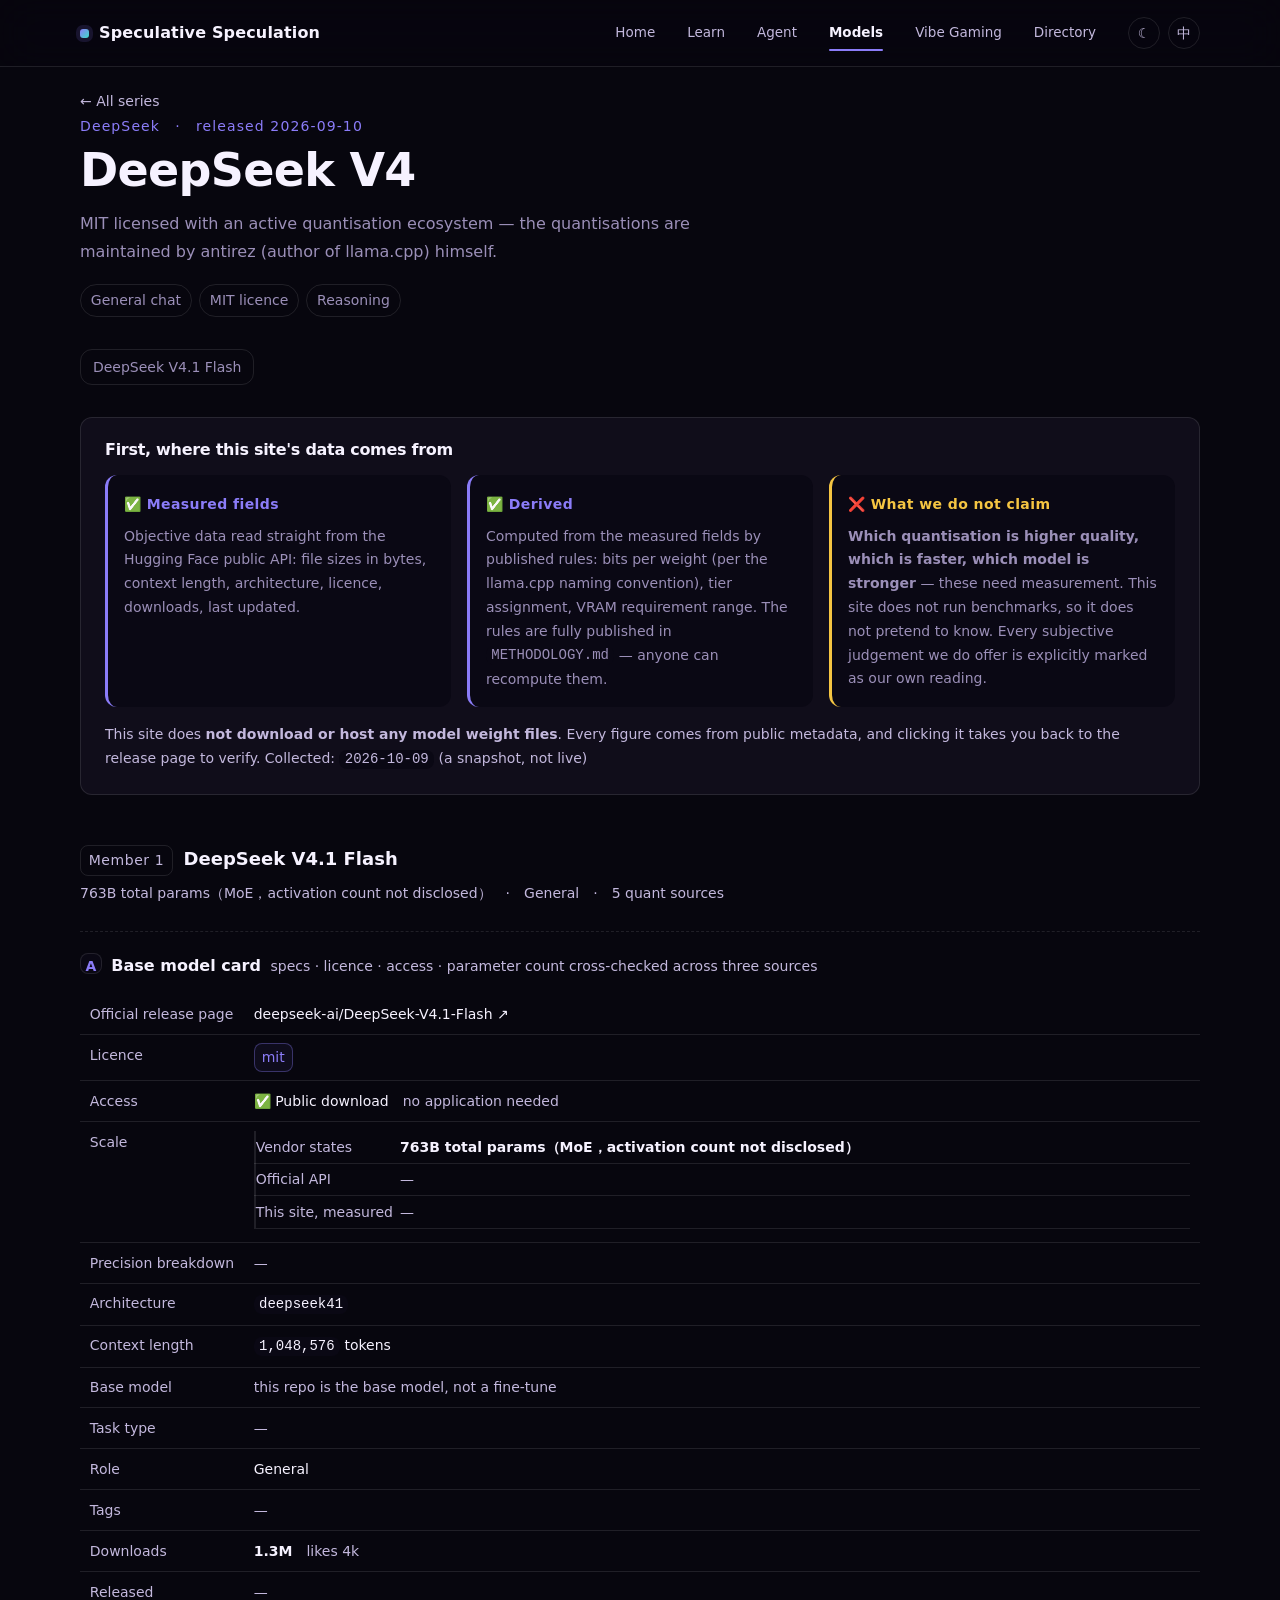
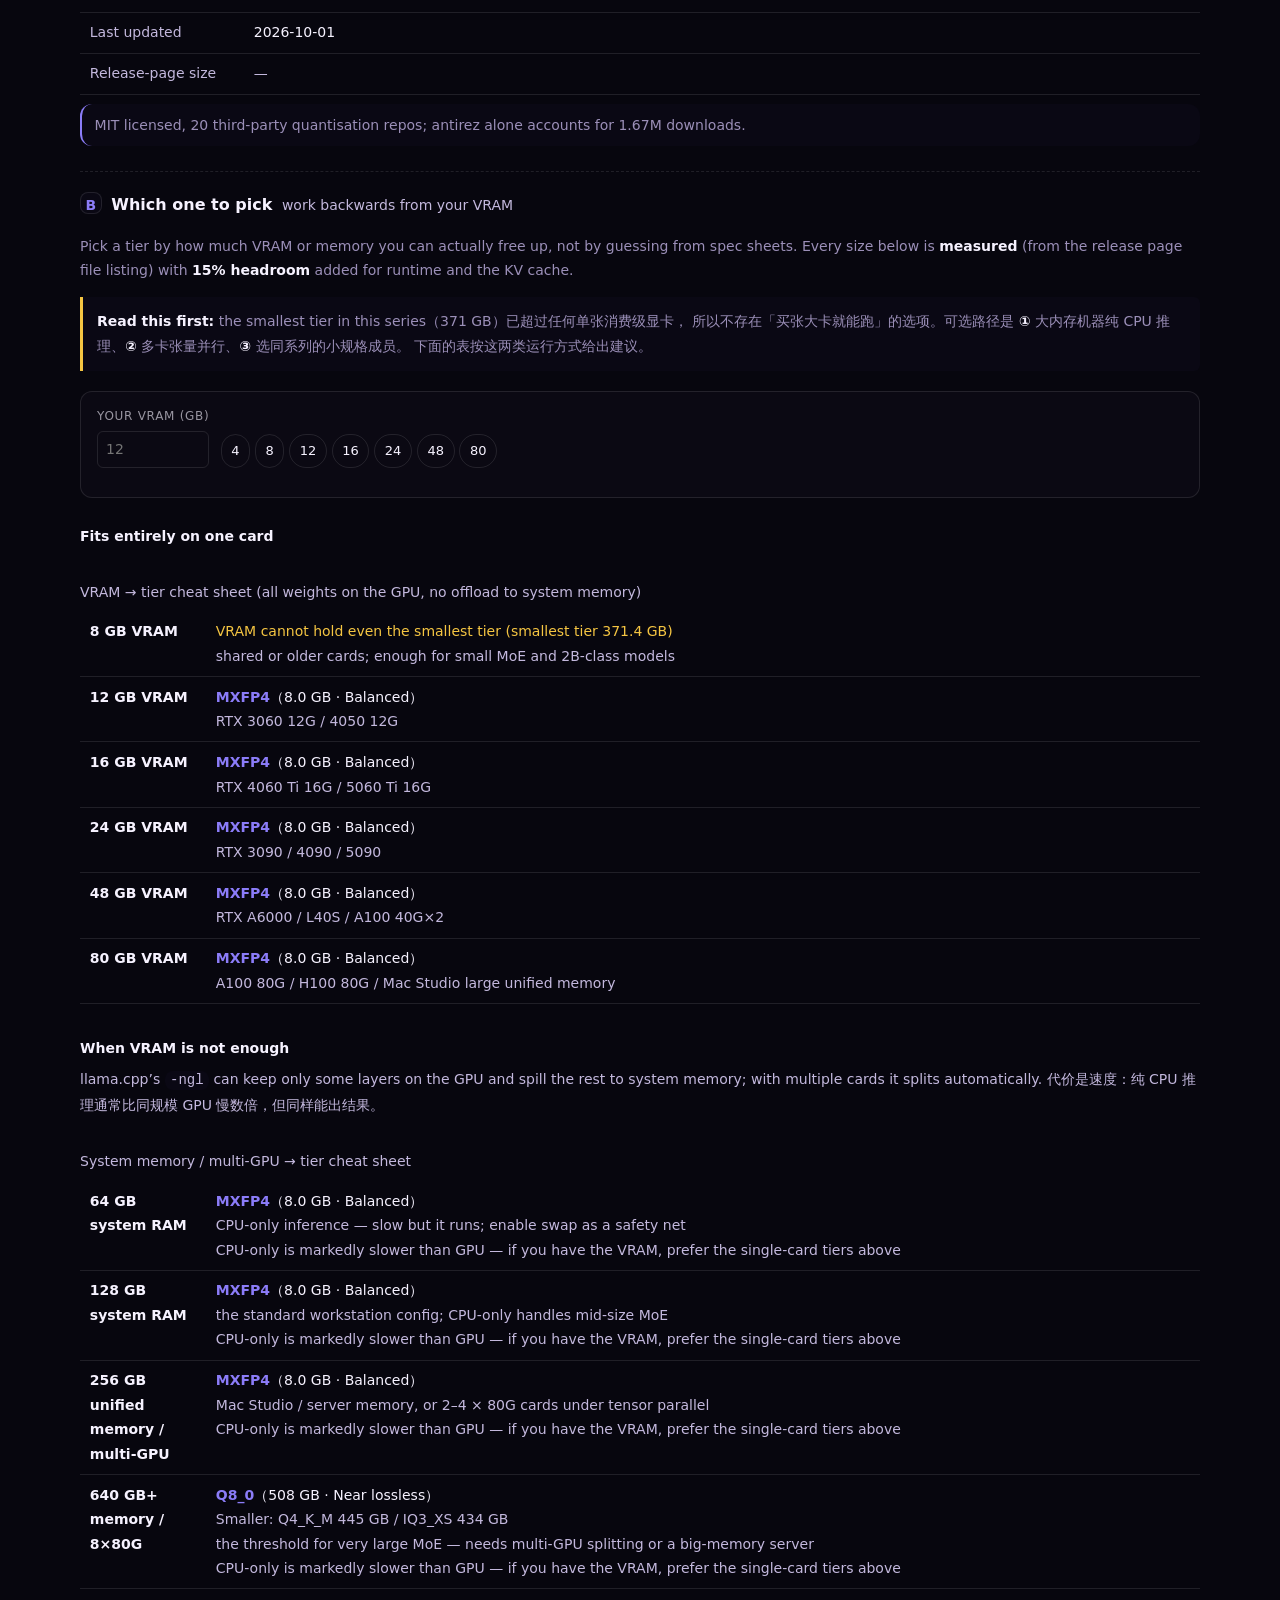
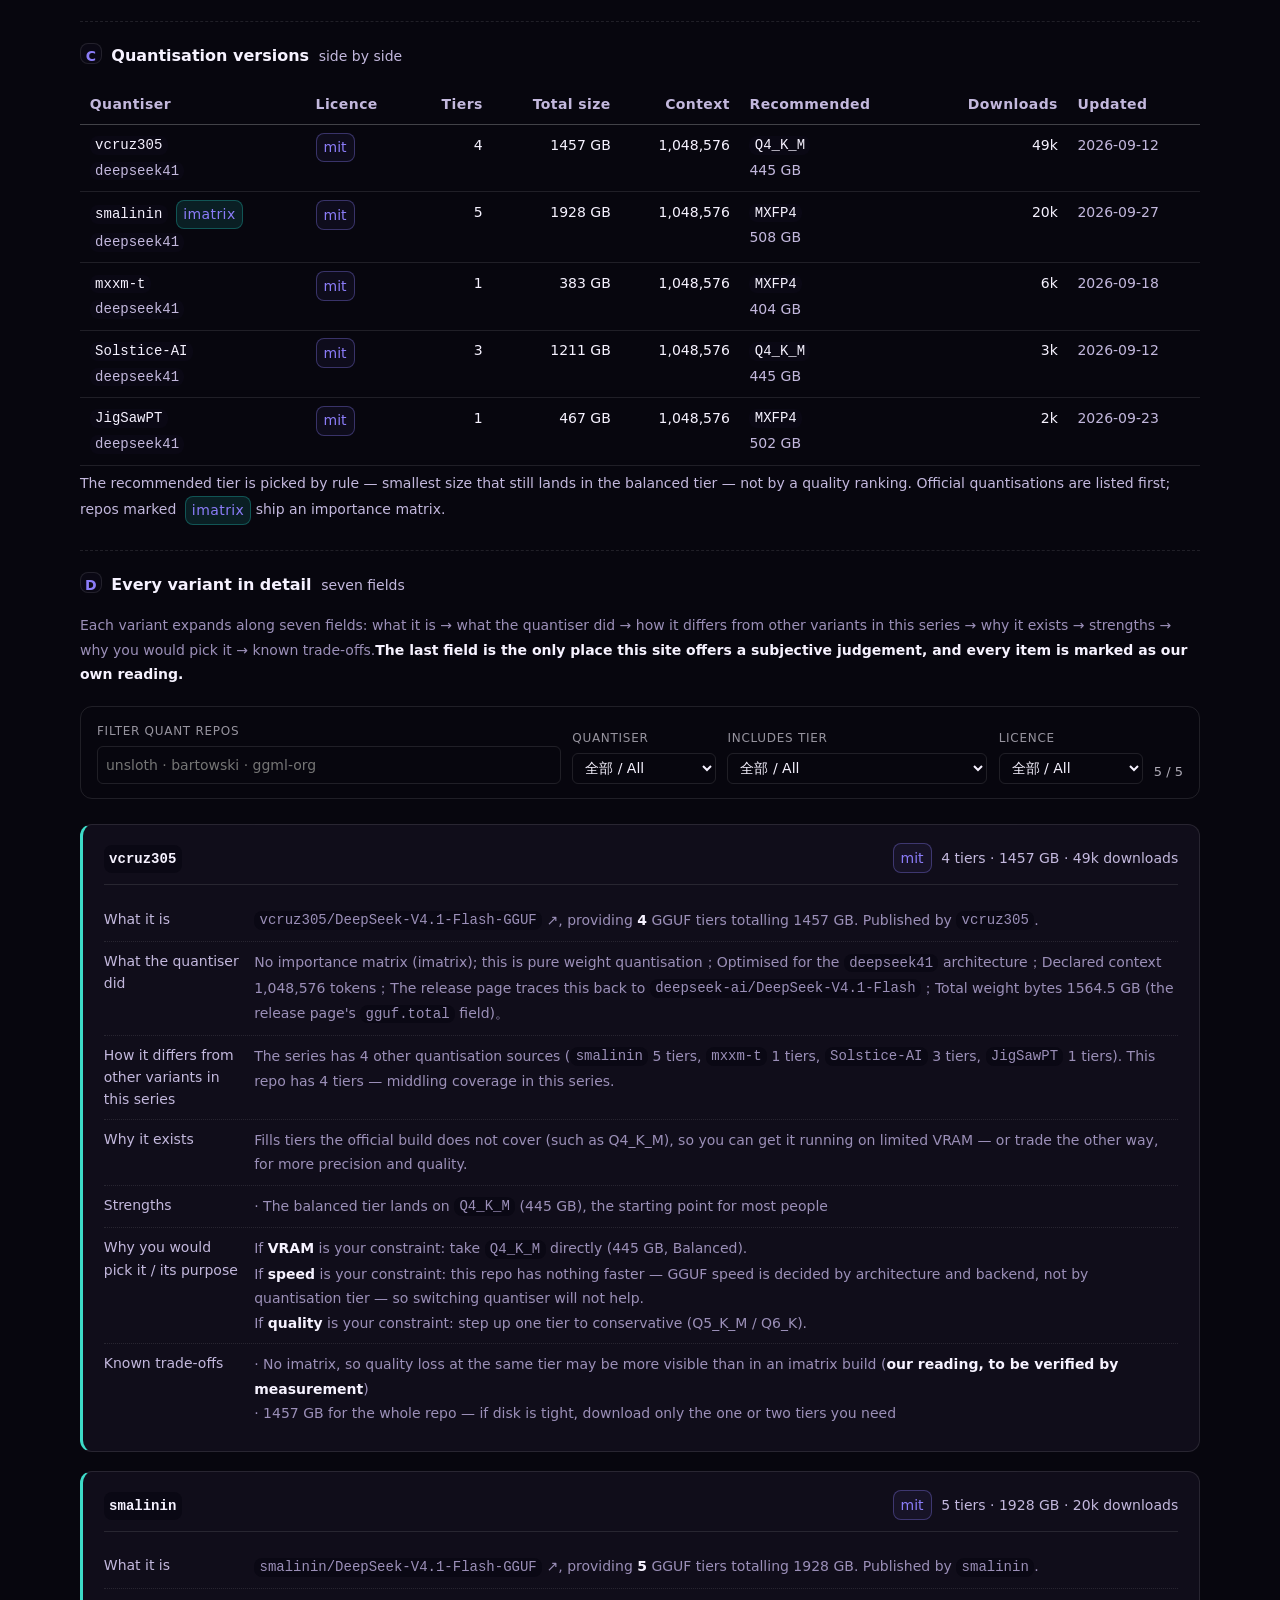
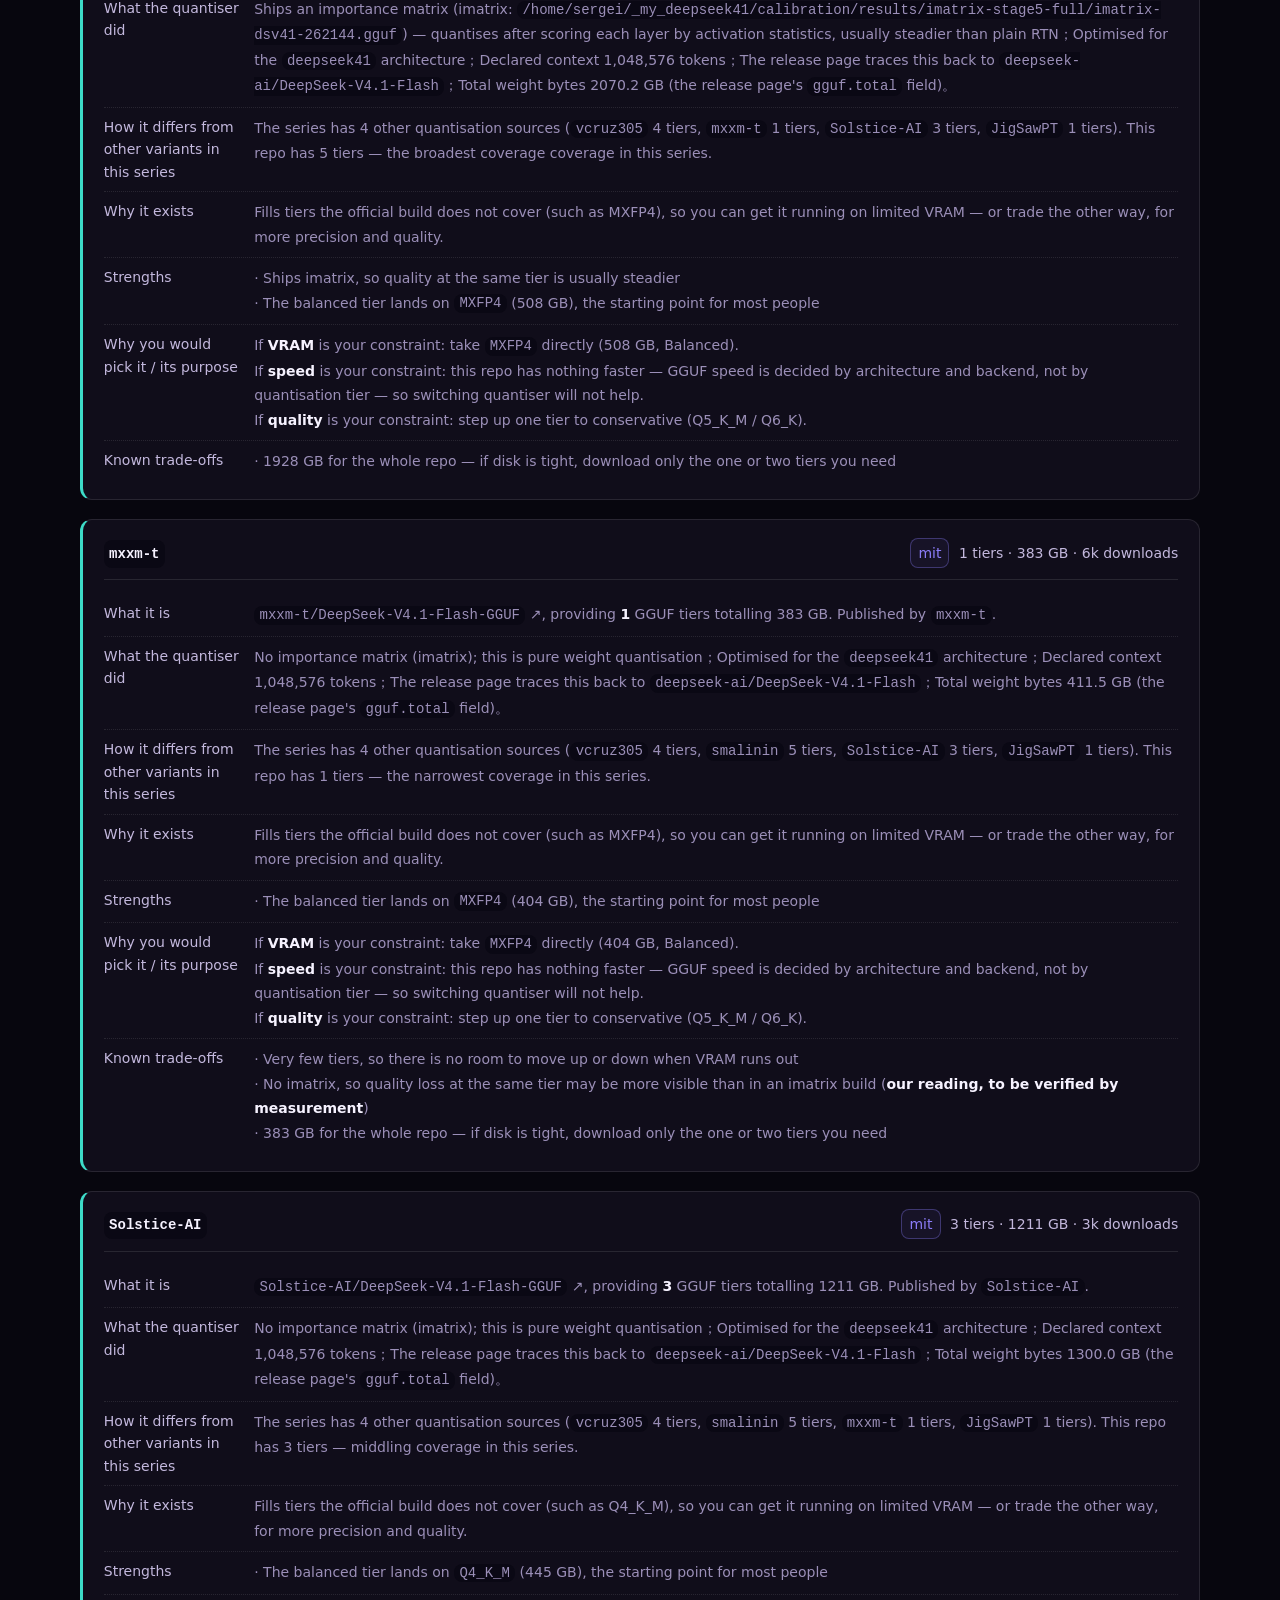
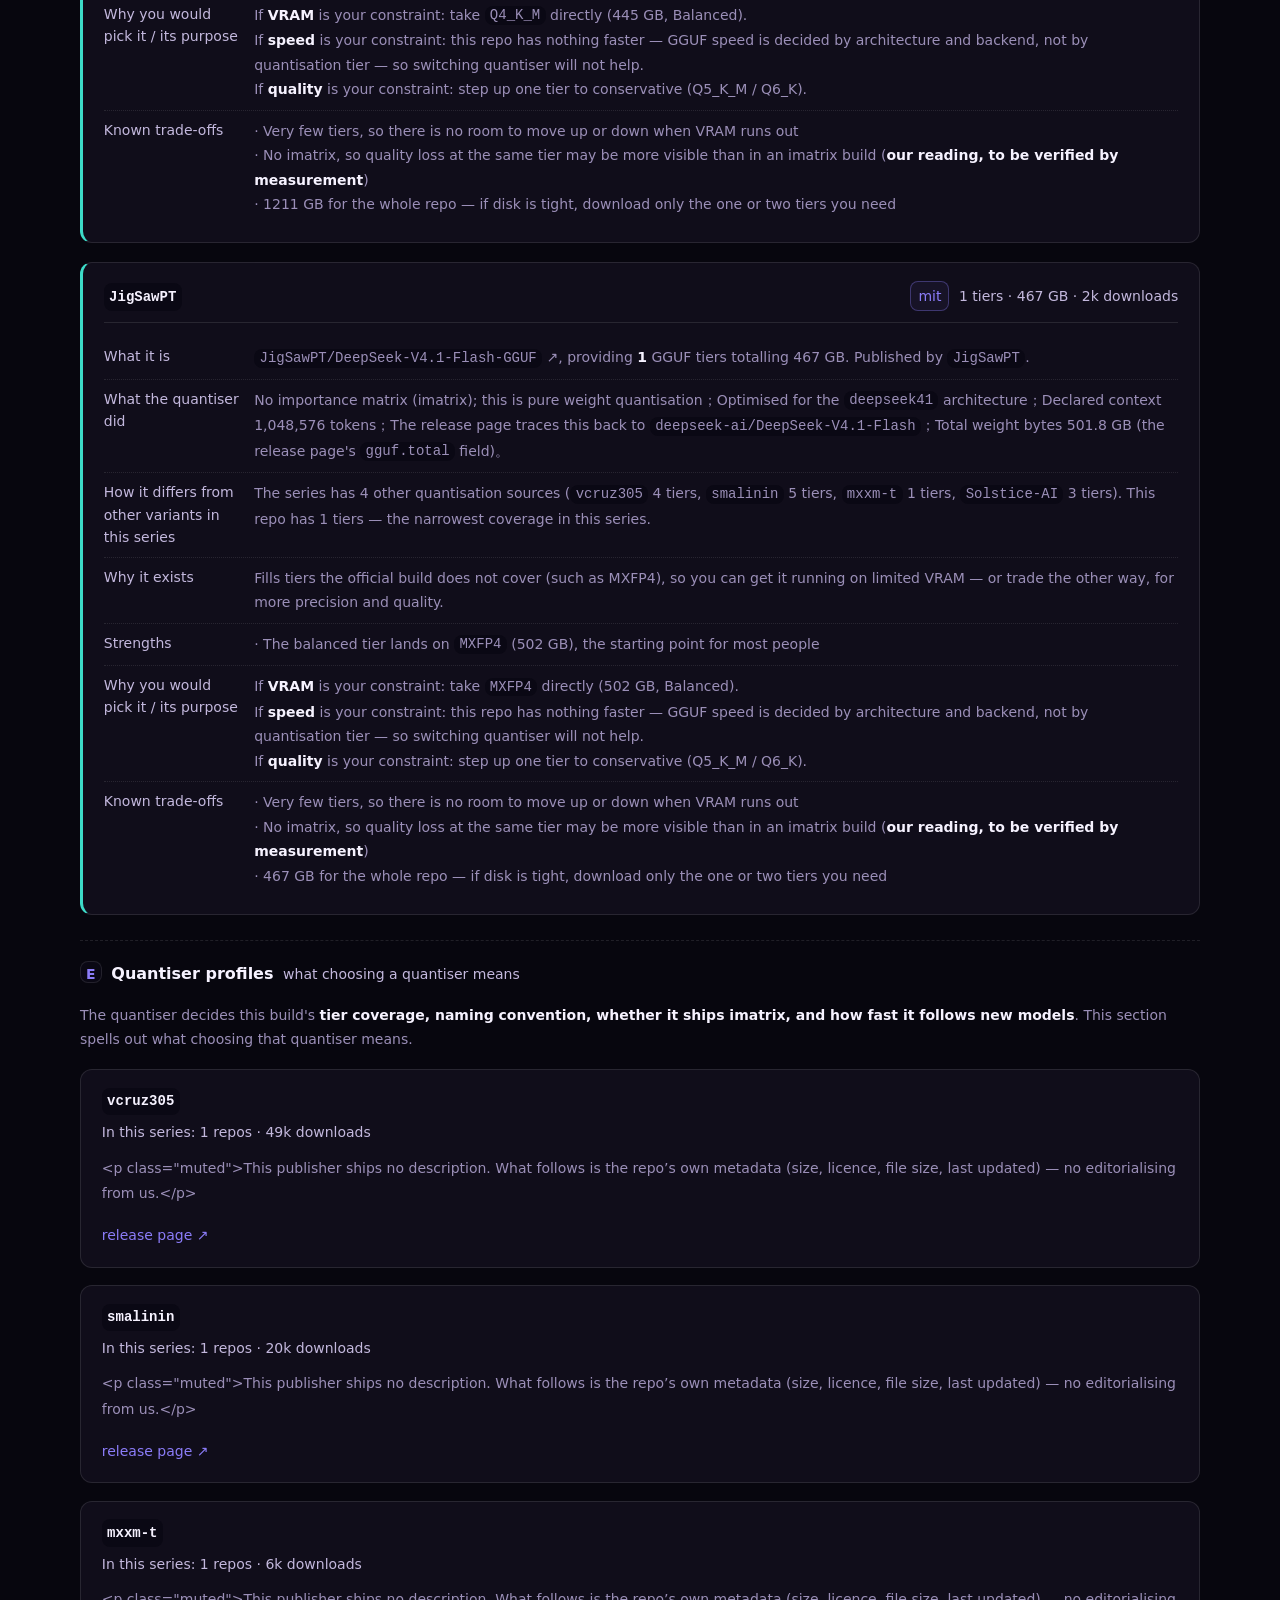
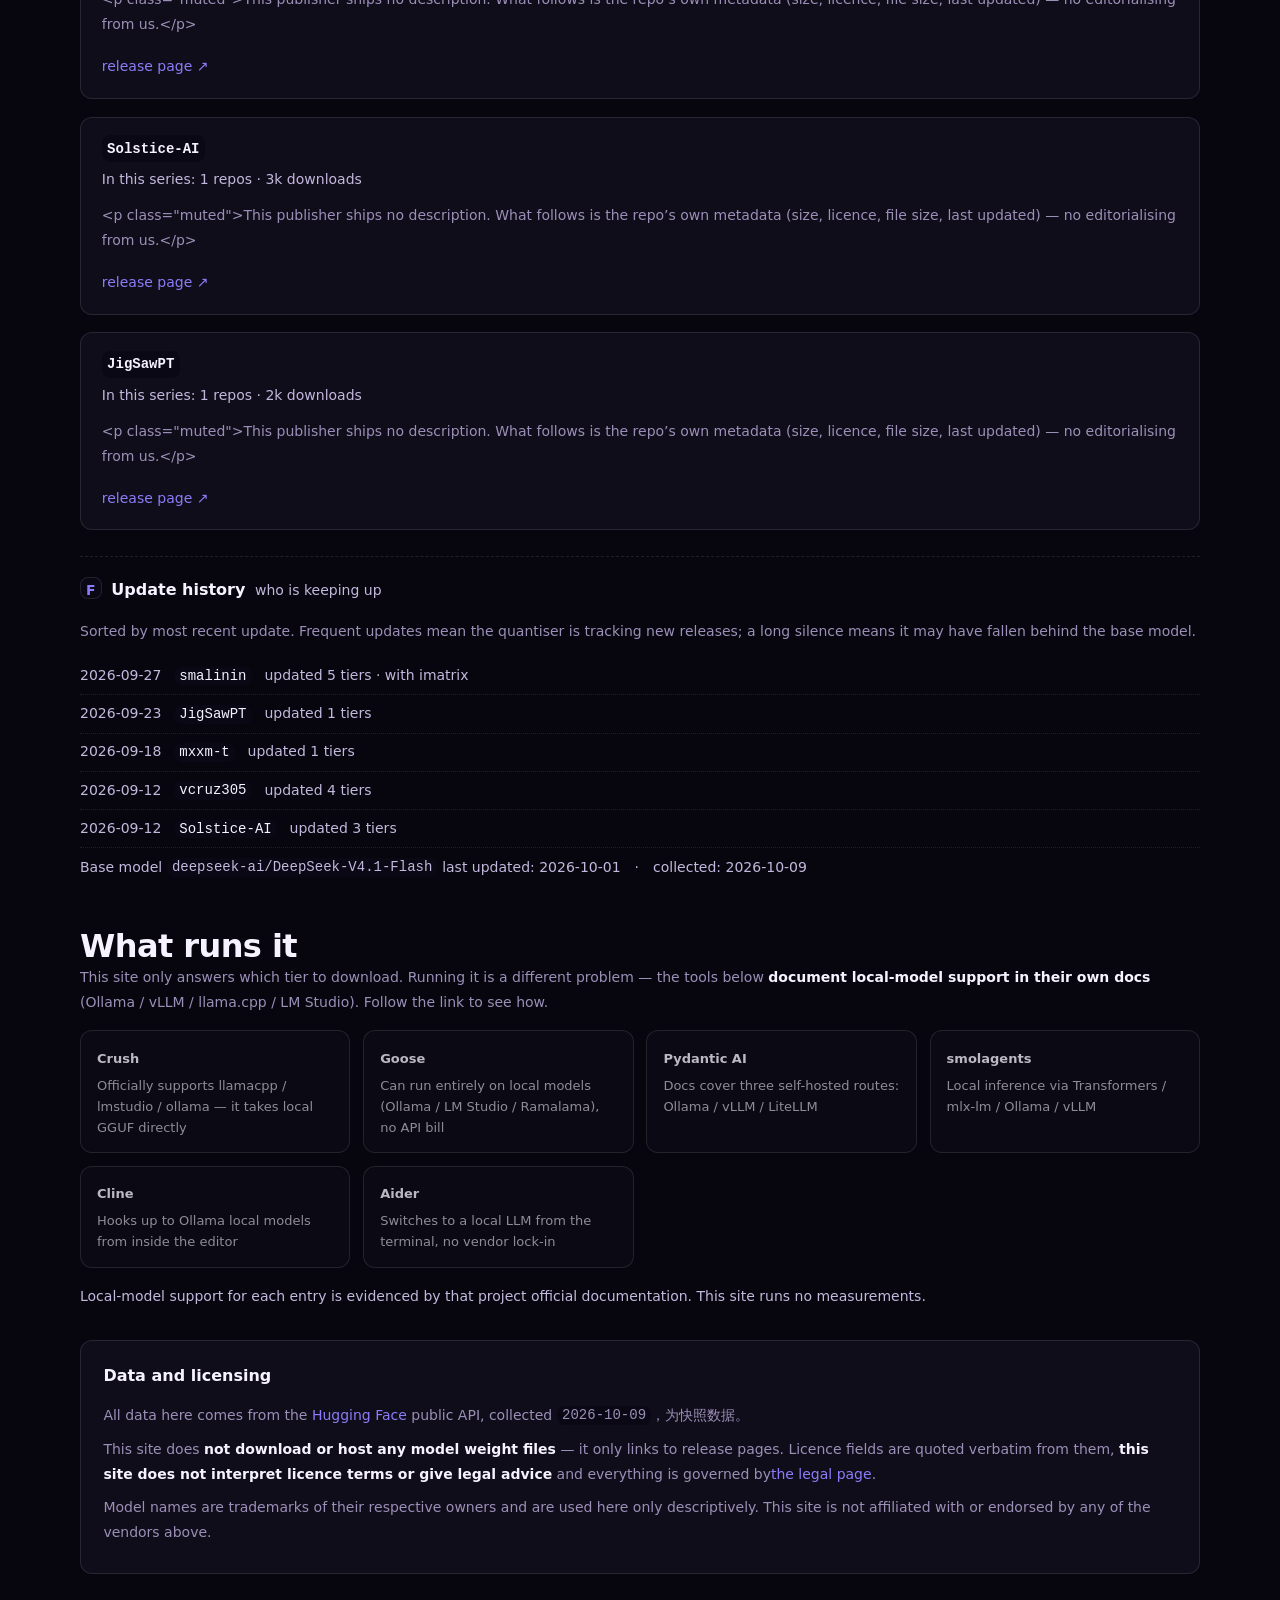
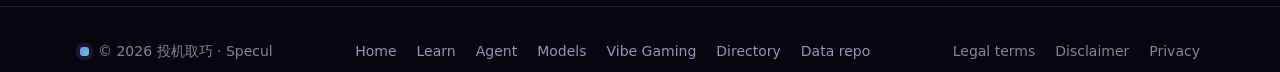
==== commit 2c4c73af: "UI 统一管理阶段0：6色盘提为共享token、渐变标题类、底色压暗至#07060e并去底色渐变、六站站名加英文副标；models 视觉对齐首页 — 更新 site/series/deepseek-v" ====
--- a/site/series/deepseek-v4/index.html
+++ b/site/series/deepseek-v4/index.html
@@ -3,13 +3,13 @@
 <head>
   <meta charset="UTF-8" />
   <meta name="viewport" content="width=device-width, initial-scale=1.0" />
-  <title>DeepSeek V4 量化版对比 · Models 图谱</title>
+  <title>DeepSeek V4 量化版 · 本地部署</title>
   <meta name="description" content="DeepSeek V4（DeepSeek）的第三方 GGUF 量化版本对比：1 个规格、5 个量化来源，含实测文件体积、许可、上下文长度与选档建议。" />
   <link rel="canonical" href="https://models.specul.com/series/deepseek-v4/" />
   <meta property="og:type" content="website" />
-  <meta property="og:site_name" content="DeepSeek V4 量化版对比 · Models 图谱" />
+  <meta property="og:site_name" content="DeepSeek V4 量化版 · 本地部署" />
   <meta property="og:url" content="https://models.specul.com/series/deepseek-v4/" />
-  <meta property="og:title" content="DeepSeek V4 量化版对比 · Models 图谱" />
+  <meta property="og:title" content="DeepSeek V4 量化版 · 本地部署" />
   <meta property="og:description" content="DeepSeek V4（DeepSeek）的第三方 GGUF 量化版本对比：1 个规格、5 个量化来源，含实测文件体积、许可、上下文长度与选档建议。" />
   <meta name="theme-color" content="#16121f" />
   <link rel="icon" type="image/svg+xml" href="data:image/svg+xml,%3Csvg xmlns='http://www.w3.org/2000/svg' viewBox='0 0 48 48'%3E%3Cdefs%3E%3ClinearGradient id='g' x1='0' y1='0' x2='1' y2='1'%3E%3Cstop offset='0' stop-color='%238b7cf8'/%3E%3Cstop offset='1' stop-color='%2322d3c5'/%3E%3C/linearGradient%3E%3C/defs%3E%3Crect width='48' height='48' rx='12' fill='%2305080f'/%3E%3Cpath d='M14 32 L24 12 L34 32' fill='none' stroke='url(%23g)' stroke-width='2.4' stroke-linejoin='round'/%3E%3Ccircle cx='24' cy='27' r='2.4' fill='%2322d3c5'/%3E%3C/svg%3E" />
@@ -33,6 +33,7 @@
         <span class="brand-dot" aria-hidden="true"></span>
         <span class="brand-text">
           <span class="brand-name" id="markName" data-zh-name="投机取巧" data-en-name="Speculative Speculation">投机取巧</span>
+          <span class="brand-sub" id="markSub" data-zh-sub="Speculative Speculation" data-en-sub="">Speculative Speculation</span>
         </span>
       </a>
       <nav class="nav-links" aria-label="站点导航">
@@ -60,6 +61,7 @@
   <aside class="nav-drawer" id="navDrawer" aria-hidden="true" aria-label="站点导航">
     <div class="nav-drawer-h">
       <span class="brand-name"><span data-zh>投机取巧</span><span data-en>Speculative Speculation</span></span>
+      <span class="brand-sub" data-zh-sub="Speculative Speculation" data-en-sub="">Speculative Speculation</span>
       <button class="nav-dclose" type="button" aria-label="关闭">×</button>
     </div>
     <nav class="nav-drawer-list">
@@ -618,7 +620,7 @@
     </section>
   </div>
   <!-- B2：量化仓筛选（脚本在 site-filter.js，读 .vwrap 作用域） -->
-  <script>/* Models 图谱 · 客户端筛选（B2，2026-10-09）
+  <script>/* 挑对量化版 · 本地部署模型图谱 · 客户端筛选（B2，2026-10-09）
  *
  * 为什么单独一个文件而不是塞进 build.mjs 的模板字符串：
  *   build.mjs 生成页面用的是模板字符串，脚本里任何反引号或 ${} 都会**提前截断/插值**。
--- a/site/brand.css
+++ b/site/brand.css
@@ -33,11 +33,16 @@
    *
    * 注意墨色也随之改用首页的暖紫系（#f6f2ff / #c3b8dd / #9b8fb8）——
    * 它们比原来的冷灰更亮，对比度只会更好；`--ink-faint` 共享层原本没有对应值，
-   * 按新底重算为 #7f8792（#78808c 在新底 #221c34 上只有 4.10:1，不够 AA）。 */
-  --bg:        #16121f;
-  --bg-raise:  #1c1729;
-  --bg-panel:  #221c34;
-  --bg-inset:  #1a1528;
+   * 按新底重算为 #7f8792（#78808c 在新底 #221c34 上只有 4.10:1，不够 AA）。
+   *
+   * ⚠ 2026-10-10 用户「暗色版底色再黑一点」→ #16121f → #100d18，
+   *   面板/嵌入档按同比例下移（#221c34 → #1b1628 等）。
+   *   **压暗底色会连带改变彩色底上的文字对比度**（a11y 探针里那些
+   *   「on rgb(...)」的数值全部会变），所以改完必须重跑 `a11y-contrast --strict` ✓ */
+  --bg:        #07060e;
+  --bg-raise:  #0b0913;
+  --bg-panel:  #100d1a;
+  --bg-inset:  #0a0814;
 
   --line:        rgba(255, 255, 255, .1);
   --line-mid:    rgba(255, 255, 255, .18);
@@ -73,6 +78,37 @@
   /* 功能青：仅用于「可交互 / 数据」这类功能性提示 */
   --cyan:      #3ddbc8;
   --cyan-soft: rgba(61, 219, 200, .12);
+
+  /* ══════════════════════════════════════════════════════════════════
+     分类色盘 · 六色（2026-10-10 新增 · 从首页内联样式**提为共享 token**）
+     ──────────────────────────────────────────────────────────────────
+     为什么提上来：这套 6 色原先只写在 `www.specul/index.html` 的**页内联
+     `<style>`** 里 —— `brand.css` 里根本没有，于是**其余五站想用也用不了** ✗。
+     而「色彩丰富」这件事全靠它：affinity 探针实测**只有首页和 nav 的暖色
+     占比是 0.31，其余四站是 0** —— 冷紫一片，正是「过于严肃」的来源。
+
+     为什么是分类色而不是分站色：用户 2026-10-10 定案「不需要分站专属色，
+     整体与首页一致即可」。所以这 6 色按**内容类别**用（哪一类内容就上哪一色），
+     六个站共用同一套 ✓ —— 既满足「色彩丰富」，又不违反「不要分站主题色」。
+
+     三档用法（照搬首页已验证的模式）：
+       --cat-X      装饰面：大色块、图表、卡片顶条、渐变端点
+       --cat-X-soft 同色 20% 透明：底色块、标签底
+       --cat-X-ink  提亮版：**文字专用**，保证 WCAG AA
+
+     ⚠ 数值照搬首页，因为它已在 28 页 × 明暗两主题下通过 AA（0 违规）✓。
+       若要改任何一个值，必须重跑 `_audit/a11y-contrast.mjs 4321 --strict`
+       —— 玫红/青柠这类浅色降到白底就不达标了 ✗。
+
+     暗色主题（浅底上的深前景 → ink 取更亮的同色相）。
+     ⚠ 这 12 个值原先定义在首页内联 `body.brand-ambient` 下，
+       作用域比 `:root` 窄；提到 `:root` 后**六站都可用**，首页行为不变 ✓。 */
+  --cat-violet:      #a78bfa;   --cat-violet-ink:  #c4b0ff;   --cat-violet-soft: rgba(167, 139, 250, .2);
+  --cat-rose:        #ff7ba1;   --cat-rose-ink:    #ff9ab8;   --cat-rose-soft:   rgba(255, 92, 138, .2);
+  --cat-amber:       #ffc35c;   --cat-amber-ink:   #ffcf7a;   --cat-amber-soft:  rgba(255, 176, 58, .2);
+  --cat-teal:        #3ad4cc;   --cat-teal-ink:    #5fd8d2;   --cat-teal-soft:   rgba(18, 184, 176, .2);
+  --cat-blue:        #63b0ff;   --cat-blue-ink:    #8cc6ff;   --cat-blue-soft:   rgba(59, 158, 255, .2);
+  --cat-lime:        #a3e34a;   --cat-lime-ink:    #b6e56a;   --cat-lime-soft:   rgba(132, 204, 22, .2);
 
   /* 状态色：语义固定，不作装饰 */
   --ok:    #4ade80;   /* 已核验 */
@@ -146,6 +182,9 @@
   --fs-base:  16px;     /* 正文（原 15）—— 这一档是「读起来累不累」的关键 */
   --fs-lg:    19px;     /* 卡片标题（原 18）*/
   --fs-xl:    23px;     /* 区块标题（原 22）*/
+  /* 大号数字（首页与 models 的统计数）—— 2026-10-10 新增。
+     原来各站写死 24px/30px 不一，改这一个档即六站统一。 */
+  --fs-stat:  24px;
   --fs-2xl:   var(--display-sub);
   /* 首屏标题**接入 --display**（2026-10-03）。原先 --fs-3xl 自己写死 clamp(40px,6vw,60px)，
      与内容层各站各写的 clamp 互不相干 —— 实测六站 h1 落在 30/34/40/54/60px 五档。
@@ -275,8 +314,23 @@
        3. 颜色层次清楚（accent 明确、暗色有光晕）
      留白只占很小一部分 —— 内容密度高但不挤，才叫「大气」。
      所以这一版：**字号放大、留白收一档**。 */
-  --display: clamp(38px, 5.6vw, 66px);     /* 首页主标（原 60 → 66） */
-  --display-sub: clamp(28px, 3.8vw, 46px); /* 详情页主标（原 40 → 46） */
+  /* ⚠ **2026-10-10：--display 与 --display-sub 合并成同一档**（用户定案「六站整体效果与首页一致」）。
+   *
+   * 实测（Chrome 渲染值，非源文件）发现首页主标有三档并存：
+   *   www 34px（自己写死的 26/30/34 响应式）· learn/models/nav 46px · agent/vg 66px
+   * —— 相差近 2 倍，而 `brand.css` 六站**逐字节相同**、`consistency` 报 9/9 通过。
+   * 根因是 brand.css 原本设计成「首屏 --display / 详情 --display-sub」两档，
+   * 但**六站各自挑档**：agent/vg 首页用了大的那档，learn/models/nav 首页用了小的那档，
+   * www 则完全绕开 token 自己写了一套。共享层相同 ≠ 渲染相同 ✗。
+   *
+   * 现在让 --display 直接别名到 --display-sub：**首屏与详情页主标统一为 46px**。
+   * 为什么选 46 而不是跟着首页的 34：
+   *   · 六站里有 3 站首页本来就在 46（learn/models/nav），改动量最小
+   *   · www 只从 34 涨到 46，版式气质不变；agent/vg 从 66 降到 46 仍是醒目的大标题
+   *   · 若压到 34，agent/vg 的首屏会明显变朴素，与「现代简洁、色彩丰富」相悖
+   * 保留别名而不是删 token：`--fs-3xl` 等下游仍引用它，直接删会让下游静默失效。 */
+  --display: var(--display-sub);
+  --display-sub: clamp(28px, 3.8vw, 46px); /* 首屏与详情页主标共用这一档 */
   --h2: clamp(23px, 2.8vw, 32px);
   --lede: 17px;
   --lede-lh: 1.72;
@@ -290,6 +344,25 @@
   --vio: var(--brand);
   --grad-text: var(--brand);
   --mono: ui-monospace, "SF Mono", Menlo, Consolas, monospace;
+
+  /* ── 标题渐变（2026-10-10 新增 · 提为共享组件）─────────────────────
+     用户要求：「各个分站的标题都跟首页一样有一点渐变色」。
+     渐变原先只写在 `www.specul/index.html` 的 `.hp-hero h1 em` 里，
+     其余五站没有 —— 现在提成共享类 `.grad-title`，六站同一份。
+
+     三个色标取自上面的 `--cat-*` 色盘（玫红 → 紫 → 青），
+     即首页那一组；**没有新增任何色值** ✓
+
+     ⚠ `color: transparent` + `background-clip: text` 的组合有个已知副作用：
+       **渐变文字不能被 a11y-contrast 探针测到对比度**（探针把它归入
+       「无法测量（渐变文字等）」那一类）。所以：
+         · 深浅两主题的渐变色标必须**人工**保证可读，浅底那套已按 AA 压暗
+         · `_audit/gradient-contrast.mjs` 单独量渐变，**改这三个色必须跑它**
+     ⚠ 不要给整段 h1 上渐变 —— 副标题、说明文字用渐变会掉可读性。
+       只包「标题里那一句要强调的字」。 */
+  --grad-title-from: var(--cat-rose);
+  --grad-title-mid:  var(--cat-violet);
+  --grad-title-to:   var(--cat-teal);
 }
 
 
@@ -347,6 +420,16 @@
 
   --cyan:      #0b7c72;
   --cyan-soft: rgba(13, 148, 136, .1);
+
+  /* 分类色盘 · 亮色主题（2026-10-10 · 与暗色同一组，值取自首页内联）
+     ⚠ 亮色下 `ink` 是**压暗版**（原首页值），因为浅底上浅色文字达不到 AA。
+       改任何一个值都必须重跑 `a11y-contrast --strict`。 */
+  --cat-violet:      #7c5cff;   --cat-violet-ink:  #5b34e8;   --cat-violet-soft: rgba(124, 92, 255, .13);
+  --cat-rose:        #ff5c8a;   --cat-rose-ink:    #c81e56;   --cat-rose-soft:   rgba(255, 92, 138, .13);
+  --cat-amber:       #ffb03a;   --cat-amber-ink:   #a86a00;   --cat-amber-soft:  rgba(255, 176, 58, .16);
+  --cat-teal:        #12b8b0;   --cat-teal-ink:    #07706a;   --cat-teal-soft:   rgba(18, 184, 176, .13);
+  --cat-blue:        #3b9eff;   --cat-blue-ink:    #0b6fc4;   --cat-blue-soft:   rgba(59, 158, 255, .13);
+  --cat-lime:        #84cc16;   --cat-lime-ink:    #4d8a00;   --cat-lime-soft:   rgba(132, 204, 22, .14);
 
   --ok:    #15803d;
   --warn:  #b45309;
@@ -437,10 +520,13 @@
 .brand-ambient::before {
   content: "";
   position: fixed; inset: 0; z-index: -1; pointer-events: none;
-  background:
-    radial-gradient(1100px 620px at 78% -8%,
-      color-mix(in srgb, var(--brand) 16%, transparent), transparent 62%),
-    linear-gradient(180deg, #0a0e15 0%, var(--bg) 40%, #05070b 100%);
+  /* ⚠ 2026-10-10 用户「底色里这些渐变可以去掉」→ 去掉那圈品牌色辉光，
+     底色改为**平涂** --bg。
+     顺带修掉一处旧账：原来这里的 `linear-gradient(180deg, #0a0e15 … #05070b)`
+     里那两个色值是 **v6 统一之前**的冷灰蓝底，与当时的紫底早就不是一回事了 ——
+     属于「改了 token 忘了改硬编码」的漏网之鱼 ✓ 现在随 --bg 一起走。
+     亮色主题保留竖向渐变（浅色下它给页面一点纵深，用户没提出要动）。 */
+  background: var(--bg);
 }
 .brand-ambient::after {
   content: "";
@@ -465,6 +551,30 @@
 }
 
 /* ══════════════════════════════════════════════════════════════════════
+   标题渐变（2026-10-10 · 提为共享组件）
+   --------------------------------------------------------------------------
+   用户要求：各分站的标题跟首页一样带渐变。原先它只存在于首页内联样式的
+   `.hp-hero h1 em` 里，其余五站没有 —— 现在六站共用这一份 ✓
+   用法：<h1>把要强调的那几个字<span class="grad-title">包起来</span></h1>
+   ⚠ 见 :root 里 --grad-title-* 的注释：渐变文字测不到对比度，
+     改色必须跑 `_audit/gradient-contrast.mjs`。
+   ══════════════════════════════════════════════════════════════════════ */
+.grad-title {
+  background: linear-gradient(100deg,
+    var(--grad-title-from),
+    var(--grad-title-mid) 48%,
+    var(--grad-title-to));
+  -webkit-background-clip: text;
+  background-clip: text;
+  color: transparent;
+}
+/* 降级：不支持 background-clip:text 的浏览器上至少还是品牌紫，
+   而不是「透明字看不见」—— 这条比看起来重要 */
+@supports not ((-webkit-background-clip: text) or (background-clip: text)) {
+  .grad-title { color: var(--brand); }
+}
+
+/* ══════════════════════════════════════════════════════════════════════
    顶栏 —— 细、高、留白足
    ══════════════════════════════════════════════════════════════════════ */
 .site-header {
@@ -502,7 +612,14 @@
 .nav-tools { display: inline-flex; align-items: center; gap: var(--sp-2); }
 .icon-btn {
   width: 32px; height: 32px; display: grid; place-items: center;
-  border: 1px solid var(--line); border-radius: var(--r-sm);
+  border: 1px solid var(--line);
+  /* ⚠ 2026-10-10：999px 胶囊，不再用 var(--r-sm)（12px）。
+   *   实测按钮 32×32，12px 圆角看起来像小方块；首页本来就用胶囊
+   *   （`body.brand-ambient .icon-btn { border-radius: 999px }`），
+   *   而其余五站走共享层的 12px —— 六站顶栏按钮形状不一致 ✗。
+   *   按「与首页一致」定案：把胶囊**提进共享层**，删掉首页那条内联覆盖。
+   *   胶囊也与本站其余元素一致（.hp-chip / .hp-route .num 等都是 999px）。 */
+  border-radius: 999px;
   font-size:var(--fs-xs); color: var(--ink-mid); background: transparent;
   transition: border-color .16s var(--ease), color .16s var(--ease);
 }
@@ -829,7 +946,7 @@
        2026-10-03 前 --fs-3xl 是独立的 clamp，这里覆盖它；
        现在 --fs-3xl = var(--display)，覆写必须跟着改 --display 才有效。
        **变量别名链上任一环覆写错位，下游全部失效** —— 这类 bug 只看 computed 值才发现。 */
-    --display: clamp(30px, 8.6vw, 42px);
+    --display: var(--display-sub);
     --display-sub: clamp(24px, 6.4vw, 32px);
     --h2: clamp(20px, 5vw, 26px);
     --sp-6: 44px; --sp-7: 64px;   /* 2026-10-09：随大间距一起 +10~15%，窄屏尤其需要呼吸 ✓ */
--- a/site/site.css
+++ b/site/site.css
@@ -13,112 +13,112 @@
      不再各自写 clamp —— 「大气」靠区块留白，不只靠字号。
    ───────────────────────────────────────────────────────────── */
 html:not([data-theme="light"]) {
-  --brand: #f5c542;
-  --brand-on: #241a02;
-  --brand-soft: rgba(245, 197, 66, .14);
-  --brand-line: rgba(245, 197, 66, .34);
+  --brand: #8b7cf8;
+  --brand-on:#fff;
+  --brand-soft:rgba(139, 124, 248, .14);
+  --brand-line:rgba(139, 124, 248, .34);
 }
 html[data-theme="light"] {
   /* B6（2026-10-09）：--brand 从 #a97a08 压深到 #906807。
      它们当**填充色**没问题，但当**正文文字色**（12px 标签、链接）在亮底上只有 3.84:1，
      达不到 AA 的 4.5。这与共享 brand.css 的既有约定一致：亮色主题用深一档的品牌色。
      新值是按「白底 + 各自柔和底」双条件算出来的（5.06 / 4.54）。 */
-  --brand: #906807;
-  --brand-on: #ffffff;
-  --brand-soft: rgba(169, 122, 8, .10);
-  --brand-line: rgba(169, 122, 8, .30);
+  --brand: #6d4fd6;
+  --brand-on:#fff;
+  --brand-soft:rgba(109, 79, 214, .08);
+  --brand-line:rgba(109, 79, 214, .28);
 }
 
 .page-head{margin-bottom:var(--section-pad-sm)}
-.eyebrow{color:var(--brand);font-size:12px;letter-spacing:.08em;margin:0 0 .4em}
+.eyebrow{color:var(--brand);font-size:var(--fs-xs);letter-spacing:.08em;margin:0 0 .4em}
 .page-head h1{font-size:var(--display-sub);margin:0 0 .3em;line-height:1.14;letter-spacing:-.015em}
-.page-head h1 .sub{display:block;font-size:11px;color:var(--ink-dim);font-weight:400;letter-spacing:0;margin-top:.5em}
-.lede{color:var(--text-dim);font-size:15px;line-height:1.75;max-width:var(--measure)}
+.page-head h1 .sub{display:block;font-size:var(--fs-xs);color:var(--ink-dim);font-weight:400;letter-spacing:0;margin-top:.5em}
+.lede{color:var(--text-dim);font-size:var(--fs-sm);line-height:1.75;max-width:var(--measure)}
 .home-head{margin-bottom:2em}
 .home-head .lede b{color:var(--text)}
-.lede-sub{margin-top:.9em;padding:.7em .9em;border-left:3px solid var(--brand);background:var(--bg-soft);border-radius:0 6px 6px 0;font-size:14px}
+.lede-sub{margin-top:.9em;padding:.7em .9em;border-left:3px solid var(--brand);background:var(--bg-soft);border-radius:0 6px 6px 0;font-size:var(--fs-xs)}
 
 .home-stats{display:flex;flex-wrap:wrap;gap:1.6rem;margin:1.5em 0 0;padding:1.1em 0;border-top:1px solid var(--line);border-bottom:1px solid var(--line)}
 .home-stats>div{display:flex;flex-direction:column}
 .home-stats b{font-size:24px;color:var(--brand);font-variant-numeric:tabular-nums;line-height:1.1}
-.home-stats span{font-size:12px;color:var(--muted)}
-
-.crumbs{margin:1.6em 0 0;font-size:12px}
+.home-stats span{font-size:var(--fs-xs);color:var(--muted)}
+
+.crumbs{margin:1.6em 0 0;font-size:var(--fs-xs)}
 .crumbs a{color:var(--muted);text-decoration:none}
 .crumbs a:hover{color:var(--brand)}
 
 .pos{list-style:none;display:flex;flex-wrap:wrap;gap:.45em;padding:0;margin:1.1em 0}
-.pos li{font-size:12px;padding:.24em .7em;border:1px solid var(--line);border-radius:999px;color:var(--text-dim)}
+.pos li{font-size:var(--fs-xs);padding:.24em .7em;border:1px solid var(--line);border-radius:999px;color:var(--text-dim)}
 
 .member-nav{display:flex;flex-wrap:wrap;gap:.5em;margin-top:1.2em}
-.member-nav a{font-size:12px;padding:.35em .85em;border:1px solid var(--line);border-radius:var(--r-sm);text-decoration:none;color:var(--text-dim)}
+.member-nav a{font-size:var(--fs-xs);padding:.35em .85em;border:1px solid var(--line);border-radius:var(--r-sm);text-decoration:none;color:var(--text-dim)}
 .member-nav a:hover{border-color:var(--brand);color:var(--brand)}
 
 /* ── 可信度横幅 ── */
 .trust{margin:2.4em 0;padding:1.4em 1.5em;border:1px solid var(--line);border-radius:var(--r-sm);background:var(--panel)}
-.trust h2{font-size:15px;margin:0 0 1em}
+.trust h2{font-size:var(--fs-sm);margin:0 0 1em}
 .trust-grid{display:grid;grid-template-columns:repeat(auto-fit,minmax(240px,1fr));gap:1em}
 .trust-item{padding:.9em 1em;border-radius:var(--r-sm);background:var(--bg-soft);border-left:3px solid var(--line)}
-.trust-item p{margin:.5em 0 0;font-size:12px;line-height:1.7;color:var(--text-dim)}
+.trust-item p{margin:.5em 0 0;font-size:var(--fs-xs);line-height:1.7;color:var(--text-dim)}
 .trust-item.t-a{border-left-color:var(--brand)}
 .trust-item.t-b{border-left-color:var(--vio)}
 .trust-item.t-c{border-left-color:var(--gold)}
-.trust-tag{font-size:12px;font-weight:600;letter-spacing:.03em}
+.trust-tag{font-size:var(--fs-xs);font-weight:600;letter-spacing:.03em}
 .t-a .trust-tag{color:var(--brand)} .t-b .trust-tag{color:var(--vio)} .t-c .trust-tag{color:var(--gold)}
-.trust-foot{margin:1.2em 0 0;font-size:12px;color:var(--muted);line-height:1.7}
+.trust-foot{margin:1.2em 0 0;font-size:var(--fs-xs);color:var(--muted);line-height:1.7}
 
 /* ── 区块 ── */
 .howto{margin:2.4em 0}
 .howto h2,.series-list h2,.quantizer-index h2{font-size:18px;margin:0 0 .9em}
-.howto h2 small,.series-list h2 small,.quantizer-index h2 small{font-weight:400;color:var(--muted);font-size:11px;margin-left:.5em}
+.howto h2 small,.series-list h2 small,.quantizer-index h2 small{font-weight:400;color:var(--muted);font-size:var(--fs-xs);margin-left:.5em}
 .steps{counter-reset:st;list-style:none;padding:0;margin:0;display:grid;gap:.7em}
-.steps li{counter-increment:st;position:relative;padding-left:2.2em;font-size:14px;line-height:1.75;color:var(--text-dim)}
-.steps li::before{content:counter(st);position:absolute;left:0;top:.1em;width:1.6em;height:1.6em;display:grid;place-items:center;border-radius:50%;background:var(--bg-soft);border:1px solid var(--line);color:var(--brand);font-size:12px}
+.steps li{counter-increment:st;position:relative;padding-left:2.2em;font-size:var(--fs-xs);line-height:1.75;color:var(--text-dim)}
+.steps li::before{content:counter(st);position:absolute;left:0;top:.1em;width:1.6em;height:1.6em;display:grid;place-items:center;border-radius:50%;background:var(--bg-soft);border:1px solid var(--line);color:var(--brand);font-size:var(--fs-xs)}
 .steps b{color:var(--text)}
 
 .member{margin:3em 0}
 .member>h3{margin:0 0 .3em;font-size:18px;display:flex;align-items:baseline;gap:.6em;flex-wrap:wrap}
-.member-idx{font-size:11px;font-weight:400;color:var(--muted);padding:.15em .55em;border:1px solid var(--line);border-radius:var(--r-xs);letter-spacing:.04em}
-.member-meta{margin:0 0 1.2em;font-size:12px;color:var(--muted)}
-.member-note{margin:.7em 0 0;font-size:12px;color:var(--text-dim);padding:.6em .9em;background:var(--bg-soft);border-radius:var(--r-sm);border-left:2px solid var(--vio)}
+.member-idx{font-size:var(--fs-xs);font-weight:400;color:var(--muted);padding:.15em .55em;border:1px solid var(--line);border-radius:var(--r-xs);letter-spacing:.04em}
+.member-meta{margin:0 0 1.2em;font-size:var(--fs-xs);color:var(--muted)}
+.member-note{margin:.7em 0 0;font-size:var(--fs-xs);color:var(--text-dim);padding:.6em .9em;background:var(--bg-soft);border-radius:var(--r-sm);border-left:2px solid var(--vio)}
 
 .block{margin:1.6em 0;padding-top:1.2em;border-top:1px dashed var(--line)}
-.block>h4{margin:0 0 .9em;font-size:15px;display:flex;align-items:baseline;gap:.6em;flex-wrap:wrap}
-.block>h4 small{font-weight:400;color:var(--muted);font-size:12px}
-.blk{display:inline-grid;place-items:center;width:1.55em;height:1.55em;border-radius:var(--r-xs);background:var(--bg-soft);border:1px solid var(--line);color:var(--brand);font-size:11px;font-weight:600}
-.block-lead{margin:0 0 1em;font-size:14px;color:var(--text-dim);line-height:1.75}
+.block>h4{margin:0 0 .9em;font-size:var(--fs-sm);display:flex;align-items:baseline;gap:.6em;flex-wrap:wrap}
+.block>h4 small{font-weight:400;color:var(--muted);font-size:var(--fs-xs)}
+.blk{display:inline-grid;place-items:center;width:1.55em;height:1.55em;border-radius:var(--r-xs);background:var(--bg-soft);border:1px solid var(--line);color:var(--brand);font-size:var(--fs-xs);font-weight:600}
+.block-lead{margin:0 0 1em;font-size:var(--fs-xs);color:var(--text-dim);line-height:1.75}
 .block-lead b{color:var(--text)}
 
 /* ── 表格 ── */
-table{width:100%;border-collapse:collapse;font-size:12px;margin:.4em 0}
+table{width:100%;border-collapse:collapse;font-size:var(--fs-xs);margin:.4em 0}
 th,td{padding:.55em .7em;text-align:left;border-bottom:1px solid var(--line);vertical-align:top}
-thead th{font-size:12px;color:var(--muted);font-weight:600;letter-spacing:.03em;border-bottom:1px solid var(--line-strong);white-space:nowrap}
+thead th{font-size:var(--fs-xs);color:var(--muted);font-weight:600;letter-spacing:.03em;border-bottom:1px solid var(--line-strong);white-space:nowrap}
 td.num,th.num{text-align:right;font-variant-numeric:tabular-nums;white-space:nowrap}
 .kv{max-width:none}
-.kv th{width:9.5em;font-size:12px;color:var(--muted);font-weight:500;white-space:nowrap}
-caption{caption-side:top;text-align:left;font-size:12px;color:var(--muted);padding:0 0 .5em}
+.kv th{width:9.5em;font-size:var(--fs-xs);color:var(--muted);font-weight:500;white-space:nowrap}
+caption{caption-side:top;text-align:left;font-size:var(--fs-xs);color:var(--muted);padding:0 0 .5em}
 .no-fit{color:var(--gold)}
 .muted{color:var(--muted)}
-.small{font-size:12px}
+.small{font-size:var(--fs-xs)}
 /* HF model_type / hfArch 这类标识符（Qwen3_5ForConditionalGeneration）本身是
    一个不可分的词，但窄屏必须能换行，否则整页横向溢出 */
 .muted{overflow-wrap:anywhere}
-code{font-family:var(--mono);font-size:14px;background:var(--bg-soft);padding:.1em .38em;border-radius:var(--r-xs);overflow-wrap:anywhere}
+code{font-family:var(--mono);font-size:var(--fs-xs);background:var(--bg-soft);padding:.1em .38em;border-radius:var(--r-xs);overflow-wrap:anywhere}
 
 .budget th{width:9em}
 /* 超大MoE 的前置提醒：最小档超过单卡上限时，必须在选档表之前就说清「不是不能跑，是要换运行方式」 */
-.warn-note{margin:0 0 1.4em;padding:.85em 1em;border-left:3px solid var(--gold);background:var(--bg-soft);border-radius:0 6px 6px 0;font-size:12px;line-height:1.8;color:var(--text-dim)}
+.warn-note{margin:0 0 1.4em;padding:.85em 1em;border-left:3px solid var(--gold);background:var(--bg-soft);border-radius:0 6px 6px 0;font-size:var(--fs-xs);line-height:1.8;color:var(--text-dim)}
 .warn-note b{color:var(--text)}
-.budget-h{margin:1.6em 0 .5em;font-size:14px;color:var(--text);font-weight:600}
+.budget-h{margin:1.6em 0 .5em;font-size:var(--fs-xs);color:var(--text);font-weight:600}
 .nowrap{white-space:nowrap}
 .budget td b{color:var(--brand)}
 
 /* ── A 区扩展：参数量三来源 / 精度构成 / 标签 ── */
 .kv-nested{margin:.1em 0 .4em;border-left:2px solid var(--line);padding-left:.8em}
-.kv-nested th{width:8em;font-size:12px;padding:.25em .5em .25em 0}
-.kv-nested td{padding:.25em 0;font-size:14px}
-.param-ok{font-size:12px;color:var(--brand);margin:.2em 0 0}
-.prec{width:100%;font-size:12px}
+.kv-nested th{width:8em;font-size:var(--fs-xs);padding:.25em .5em .25em 0}
+.kv-nested td{padding:.25em 0;font-size:var(--fs-xs)}
+.param-ok{font-size:var(--fs-xs);color:var(--brand);margin:.2em 0 0}
+.prec{width:100%;font-size:var(--fs-xs)}
 .prec td{padding:.2em .4em .2em 0;border:none;white-space:nowrap}
 .prec td:first-child{width:5.5em}
 .prec-bar{width:34%;min-width:60px}
@@ -128,26 +128,26 @@
    zai-org/GLM-5.3、Qwen/Qwen3.8-Flash-Next），320~390px 下 nowrap 会直接把
    容器撑破（实测 kimi-k3 页在 320px 溢出到 603px）。改用 overflow-wrap 让长串
    在必要时断行，短标签仍然看起来是完整的。 */
-.tag{display:inline-block;font-size:11px;padding:.14em .5em;margin:.1em .2em .1em 0;border-radius:var(--r-xs);border:1px solid var(--line);color:var(--muted);background:var(--bg-soft);text-decoration:none;overflow-wrap:anywhere;word-break:break-word;max-width:100%}
+.tag{display:inline-block;font-size:var(--fs-xs);padding:.14em .5em;margin:.1em .2em .1em 0;border-radius:var(--r-xs);border:1px solid var(--line);color:var(--muted);background:var(--bg-soft);text-decoration:none;overflow-wrap:anywhere;word-break:break-word;max-width:100%}
 a.tag:hover{border-color:var(--vio);color:var(--vio)}
 .tag-lic{color:var(--gold);border-color:rgba(245,197,66,.3);background:rgba(245,197,66,.07)}
 .tag-paper{color:var(--vio);border-color:rgba(139,124,248,.3);background:rgba(139,124,248,.07)}
 .tag-rt{color:var(--brand);border-color:rgba(34,211,197,.3);background:rgba(34,211,197,.07)}
 
 details.all-quants{margin-top:1em;border:1px solid var(--line);border-radius:var(--r-sm);padding:.7em 1em;background:var(--panel)}
-details.all-quants summary{cursor:pointer;font-size:12px;color:var(--brand)}
+details.all-quants summary{cursor:pointer;font-size:var(--fs-xs);color:var(--brand)}
 .quant-list{margin-top:.8em}
 
 /* ── 徽章 ── */
 /* 同 .tag：许可徽章里会出现 license:apache-2.0 这类长串，nowrap 会撑破窄屏 */
-.lic{display:inline-block;font-size:11px;padding:.12em .5em;border-radius:var(--r-xs);text-decoration:none;border:1px solid;overflow-wrap:anywhere;word-break:break-word;max-width:100%}
-.lic-loose{color:var(--brand);border-color:rgba(34,211,197,.35);background:rgba(34,211,197,.08)}
+.lic{display:inline-block;font-size:var(--fs-xs);padding:.12em .5em;border-radius:var(--r-xs);text-decoration:none;border:1px solid;overflow-wrap:anywhere;word-break:break-word;max-width:100%}
+.lic-loose{color:var(--brand);border-color:rgba(139,124,248,.35);background:rgba(139,124,248,.06)}
 .lic-tight{color:var(--gold);border-color:rgba(245,197,66,.35);background:rgba(245,197,66,.08)}
 .lic-unknown{color:var(--gold);border-color:rgba(245,197,66,.35)}
-.lic-src{font-size:11px;margin-left:.4em;color:var(--muted)}
-.warn-inline{margin:.4em 0 0;font-size:12px;color:var(--gold);line-height:1.6}
-
-.badge{display:inline-block;font-size:11px;padding:.1em .42em;border-radius:var(--r-xs);letter-spacing:.03em;vertical-align:middle}
+.lic-src{font-size:var(--fs-xs);margin-left:.4em;color:var(--muted)}
+.warn-inline{margin:.4em 0 0;font-size:var(--fs-xs);color:var(--gold);line-height:1.6}
+
+.badge{display:inline-block;font-size:var(--fs-xs);padding:.1em .42em;border-radius:var(--r-xs);letter-spacing:.03em;vertical-align:middle}
 .badge-off{background:rgba(139,124,248,.16);color:var(--vio);border:1px solid rgba(139,124,248,.4)}
 .badge-im{background:rgba(34,211,197,.12);color:var(--brand);border:1px solid rgba(34,211,197,.3);margin-left:.3em}
 
@@ -157,7 +157,7 @@
      2. **亮色主题下不可读**：#7dd3fc 对亮底只有约 1.9:1
    现在全部引用 --q-*（有序色阶，冷→暖 = 高质量→高压缩），
    亮色值按 WCAG 加深到 ≥4.5:1（tier 标签 0.7rem 属正文级）。 */
-.tier{display:inline-block;font-size:11px;padding:.1em .45em;border-radius:var(--r-xs);white-space:nowrap;font-weight:500}
+.tier{display:inline-block;font-size:var(--fs-xs);padding:.1em .45em;border-radius:var(--r-xs);white-space:nowrap;font-weight:500}
 .tier-0{color:var(--q-lossless);background:var(--q-lossless-soft)}
 .tier-1{color:var(--q-conserv); background:var(--q-conserv-soft)}
 .tier-2{color:var(--q-balance); background:var(--q-balance-soft)}
@@ -185,24 +185,24 @@
 .vcard[data-tier="4"]{border-left-color:var(--q-extreme)}
 .vcard-off{border-left-style:solid;box-shadow:inset 2px 0 0 var(--brand)}
 .vcard-h{display:flex;justify-content:space-between;align-items:baseline;gap:1em;flex-wrap:wrap;margin-bottom:.9em;padding-bottom:.7em;border-bottom:1px solid var(--line)}
-.vcard-h h4{margin:0;font-size:15px;display:flex;align-items:center;gap:.3em;flex-wrap:wrap}
+.vcard-h h4{margin:0;font-size:var(--fs-sm);display:flex;align-items:center;gap:.3em;flex-wrap:wrap}
 .vcard-meta{display:flex;align-items:center;gap:.6em;flex-wrap:wrap}
 .vf{display:grid;grid-template-columns:8.5em 1fr;gap:.9em;padding:.5em 0;border-bottom:1px dotted var(--line)}
 .vf:last-child{border-bottom:none}
-.vf-k{font-size:12px;color:var(--muted);line-height:1.6}
-.vf-v{font-size:12px;line-height:1.75;color:var(--text-dim);overflow-wrap:anywhere}
+.vf-k{font-size:var(--fs-xs);color:var(--muted);line-height:1.6}
+.vf-v{font-size:var(--fs-xs);line-height:1.75;color:var(--text-dim);overflow-wrap:anywhere}
 .vf-v b{color:var(--text)}
 
 /* ── 量化者卡 ── */
 .qcard{margin:1.1em 0;padding:1.1em 1.3em;border:1px solid var(--line);border-radius:var(--r-sm);background:var(--panel)}
-.qcard h4{margin:0 0 .3em;font-size:15px;display:flex;align-items:baseline;gap:.6em;flex-wrap:wrap}
-.qcard-scope{margin:0 0 .8em;font-size:12px;color:var(--muted)}
-.qcard-body{font-size:12px;line-height:1.8;color:var(--text-dim)}
+.qcard h4{margin:0 0 .3em;font-size:var(--fs-sm);display:flex;align-items:baseline;gap:.6em;flex-wrap:wrap}
+.qcard-scope{margin:0 0 .8em;font-size:var(--fs-xs);color:var(--muted)}
+.qcard-body{font-size:var(--fs-xs);line-height:1.8;color:var(--text-dim)}
 .qcard-body p{margin:.5em 0}
 .qcard-body ul{margin:.5em 0;padding-left:1.3em}
 .qcard-body li{margin:.25em 0}
 .qcard-body b{color:var(--text)}
-.qcard-link{display:inline-block;margin-top:.7em;font-size:12px;color:var(--brand);text-decoration:none}
+.qcard-link{display:inline-block;margin-top:.7em;font-size:var(--fs-xs);color:var(--brand);text-decoration:none}
 
 /* ── 系列卡 ── */
 .scards{display:grid;grid-template-columns:repeat(auto-fill,minmax(min(290px,100%),1fr));gap:1em}
@@ -212,51 +212,57 @@
 .scard:hover{border-color:var(--brand);transform:translateY(-2px)}
 .scard-h{display:flex;justify-content:space-between;align-items:baseline;gap:.6em;flex-wrap:wrap}
 .scard-h h3{margin:0;font-size:18px;color:var(--text)}
-.scard-vendor{font-size:12px;color:var(--muted)}
-.scard-sum{margin:.6em 0 .8em;font-size:12px;line-height:1.7;color:var(--text-dim)}
+.scard-vendor{font-size:var(--fs-xs);color:var(--muted)}
+.scard-sum{margin:.6em 0 .8em;font-size:var(--fs-xs);line-height:1.7;color:var(--text-dim)}
 .scard-pos{list-style:none;padding:0;margin:0 0 .9em;display:flex;flex-wrap:wrap;gap:.35em}
-.scard-pos li{font-size:11px;padding:.18em .5em;border-radius:var(--r-xs);background:var(--bg-soft);color:var(--muted)}
-.scard-stats{display:flex;gap:1em;flex-wrap:wrap;padding:.7em 0;border-top:1px solid var(--line);border-bottom:1px solid var(--line);font-size:12px;color:var(--muted)}
+.scard-pos li{font-size:var(--fs-xs);padding:.18em .5em;border-radius:var(--r-xs);background:var(--bg-soft);color:var(--muted)}
+.scard-stats{display:flex;gap:1em;flex-wrap:wrap;padding:.7em 0;border-top:1px solid var(--line);border-bottom:1px solid var(--line);font-size:var(--fs-xs);color:var(--muted)}
 .scard-stats b{color:var(--brand);font-variant-numeric:tabular-nums}
 .scard-lic{margin:.7em 0 .6em;display:flex;gap:.35em;flex-wrap:wrap;min-width:0}
 .scard-lic>*{min-width:0}
-.scard-go{margin:0;font-size:12px;color:var(--brand)}
+.scard-go{margin:0;font-size:var(--fs-xs);color:var(--brand)}
 
 /* ── 量化者 chips ── */
 .qchips{display:grid;grid-template-columns:repeat(auto-fill,minmax(min(230px,100%),1fr));gap:.6em}
 .qchip{display:block;padding:.7em .85em;border:1px solid var(--line);border-radius:var(--r-sm);text-decoration:none;background:var(--panel)}
 .qchip:hover{border-color:var(--vio)}
-.qchip code{background:none;padding:0;color:var(--vio);font-weight:600;font-size:12px}
-.qchip span{display:block;margin-top:.25em;font-size:12px;color:var(--muted);line-height:1.5}
+.qchip code{background:none;padding:0;color:var(--vio);font-weight:600;font-size:var(--fs-xs)}
+.qchip span{display:block;margin-top:.25em;font-size:var(--fs-xs);color:var(--muted);line-height:1.5}
 
 /* ── 更新日志 ── */
 .log{list-style:none;padding:0;margin:.4em 0}
-.log li{display:flex;gap:.9em;align-items:baseline;padding:.42em 0;border-bottom:1px dotted var(--line);font-size:12px;flex-wrap:wrap}
-.log-date{color:var(--muted);font-variant-numeric:tabular-nums;font-size:12px;min-width:5.5em}
+.log li{display:flex;gap:.9em;align-items:baseline;padding:.42em 0;border-bottom:1px dotted var(--line);font-size:var(--fs-xs);flex-wrap:wrap}
+.log-date{color:var(--muted);font-variant-numeric:tabular-nums;font-size:var(--fs-xs);min-width:5.5em}
 
 /* ── 法务 ── */
 .legal-note{margin:3em 0 2em;padding:1.3em 1.4em;border:1px solid var(--line);border-radius:var(--r-sm);background:var(--panel)}
-.legal-note h3{margin:0 0 .8em;font-size:15px}
-.legal-note p{margin:.55em 0;font-size:12px;line-height:1.8;color:var(--text-dim)}
+.legal-note h3{margin:0 0 .8em;font-size:var(--fs-sm)}
+.legal-note p{margin:.55em 0;font-size:var(--fs-xs);line-height:1.8;color:var(--text-dim)}
 .legal-note b{color:var(--text)}
 .legal-note a{color:var(--brand)}
 
 /* ── 窄屏：表格转卡片 ── */
 @media(max-width:760px){
   .vf{grid-template-columns:1fr;gap:.2em}
-  .vf-k{color:var(--brand);font-size:12px}
+  .vf-k{color:var(--brand);font-size:var(--fs-xs)}
   .home-stats{gap:1.1em}
   .home-stats b{font-size:18px}
   table.kv th{width:auto}
   .vcard-h{flex-direction:column;align-items:flex-start}
 }
-@media(max-width:560px){
+/* ⚠ 表格→卡片的降级断点从 560 提到 900（2026-10-09 修 responsive-overflow）。
+ *   起因：字号统一到共享档位后（11/12px → 14/16px），768px 下 table.quant-list 开始溢出 ✗
+ *   （门禁报 5 处，全在 models 的 series 页 @768 ✓ —— scrollWidth 正常但**元素越界** ✓）。
+ *   560 以下那套卡片布局是**已经设计好的**降级形态 ✓，只是断点太窄、够不到 768 ✗。
+ *   抬到 900 ✓：复用既有设计 ✓，窄屏反而更好读 ✓ —— 这是「提高亲和力」的方向 ✓。
+ *   ⚠ 这段注释**在 CSS 模板字符串里**：正文**不能出现反引号**，否则会提前终止模板 ✗（我踩过一次）。 */
+@media(max-width:900px){
   table.variants,table.budget,table.quant-list,table.kv:not(.kv-nested){display:block}
   table.variants thead,table.budget thead,table.quant-list thead{display:none}
   table.variants tbody,table.budget tbody,table.quant-list tbody,table.kv:not(.kv-nested) tbody{display:block}
   table.variants tr,table.budget tr,table.quant-list tr,table.kv:not(.kv-nested) tr{display:block;margin-bottom:1em;padding:.6em .8em;border:1px solid var(--line);border-radius:var(--r-sm);background:var(--panel)}
   table.variants td,table.budget td,table.quant-list td,table.kv:not(.kv-nested) td{display:flex;justify-content:space-between;gap:1em;border:none;padding:.3em 0;text-align:left}
-  table.variants td::before,table.budget td::before,table.quant-list td::before,table.kv:not(.kv-nested) td::before{content:attr(data-label);color:var(--muted);font-size:12px;flex:0 0 auto}
+  table.variants td::before,table.budget td::before,table.quant-list td::before,table.kv:not(.kv-nested) td::before{content:attr(data-label);color:var(--muted);font-size:var(--fs-xs);flex:0 0 auto}
   table.kv:not(.kv-nested) td::before{content:none}
   table.kv:not(.kv-nested) th{display:block;width:auto;padding:.4em 0 .1em;border:none}
   table.kv:not(.kv-nested) tr{display:block;background:none;border:none;margin-bottom:.4em}
@@ -270,10 +276,10 @@
   table.variants td>*,table.quant-list td>*{min-width:0}
   /* A 区嵌套表在窄屏不能跟着 kv 一起卡片化，否则套娃很难读：保持表格形态但压缩留白 */
   .kv-nested{border-left:0;padding-left:0;margin-left:0}
-  .kv-nested th{width:6.5em;font-size:11px;padding:.25em .4em .25em 0}
-  .kv-nested td{font-size:12px}
+  .kv-nested th{width:6.5em;font-size:var(--fs-xs);padding:.25em .4em .25em 0}
+  .kv-nested td{font-size:var(--fs-xs)}
   .prec-bar{width:auto;min-width:40px}
-  .prec{font-size:12px}
+  .prec{font-size:var(--fs-xs)}
   .prec td{padding:.18em .3em .18em 0}
   .prec td:last-child{text-align:left}
   td.num{text-align:right}
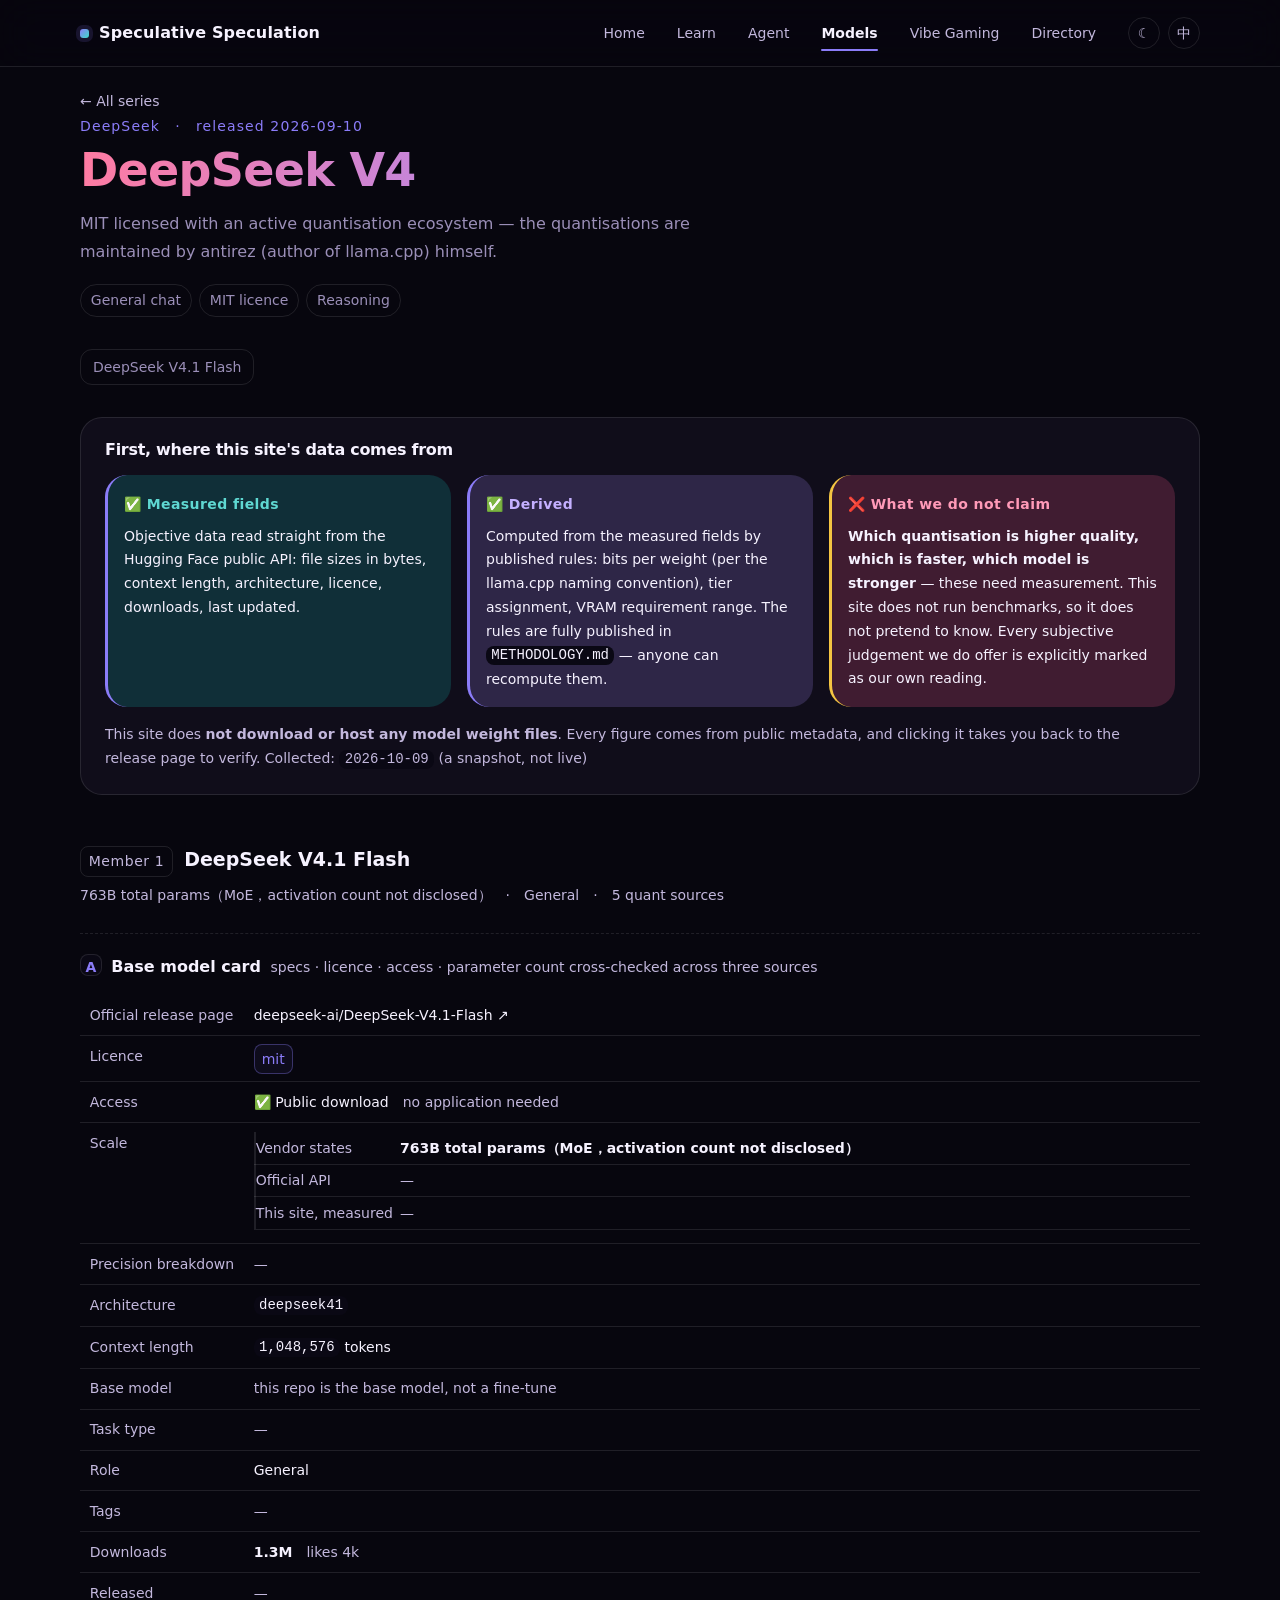
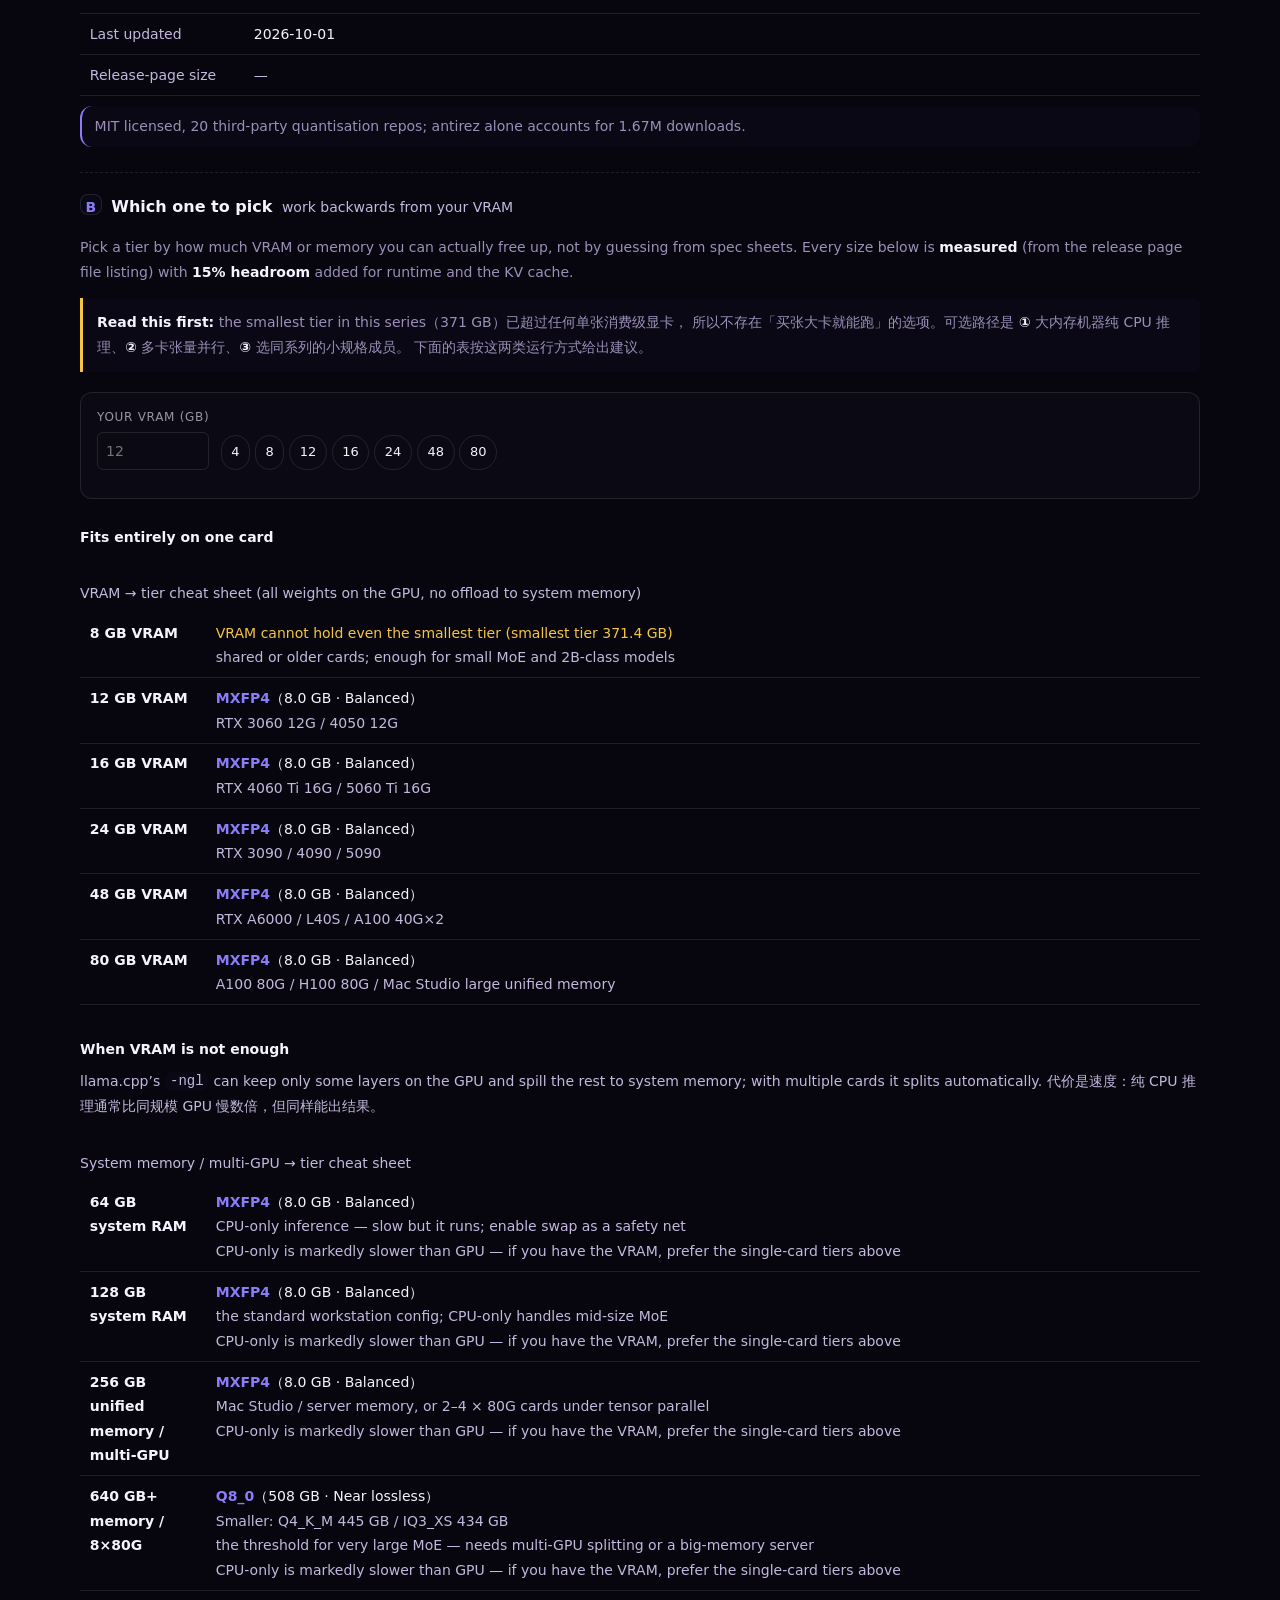
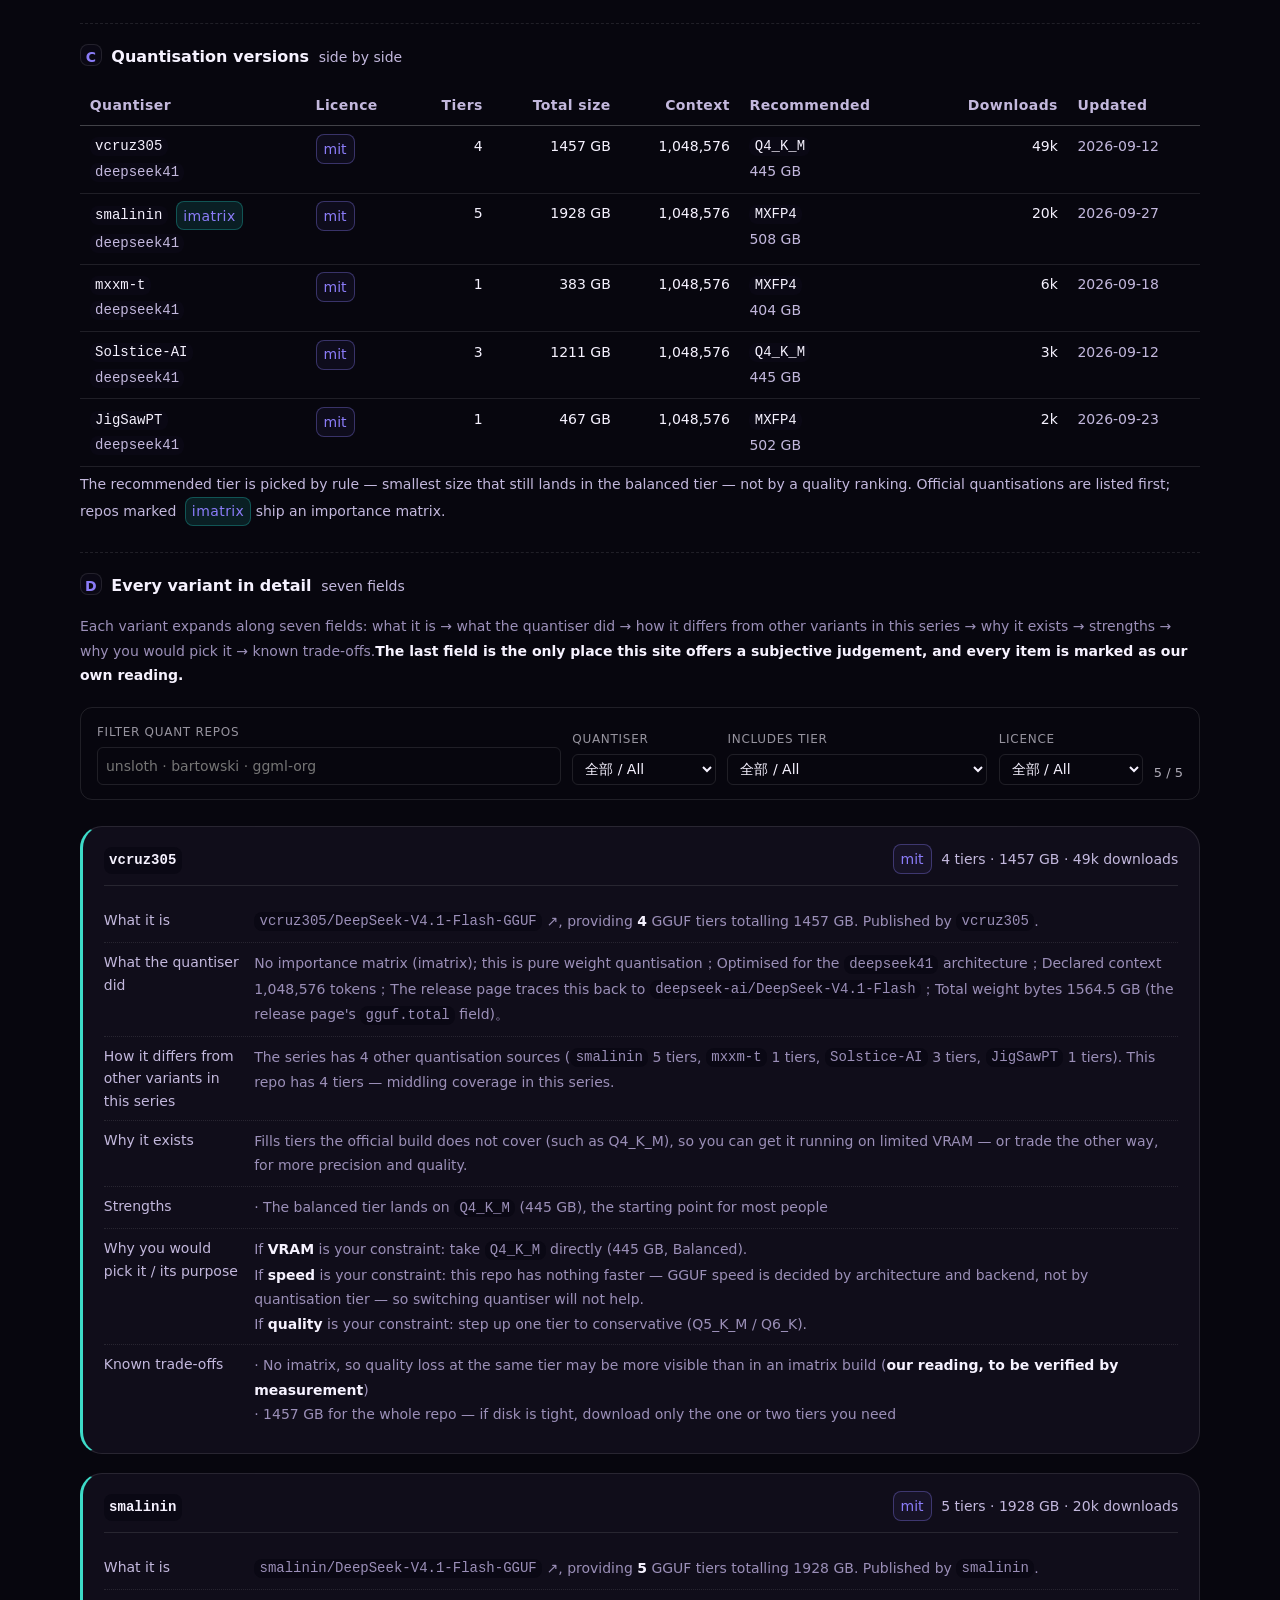
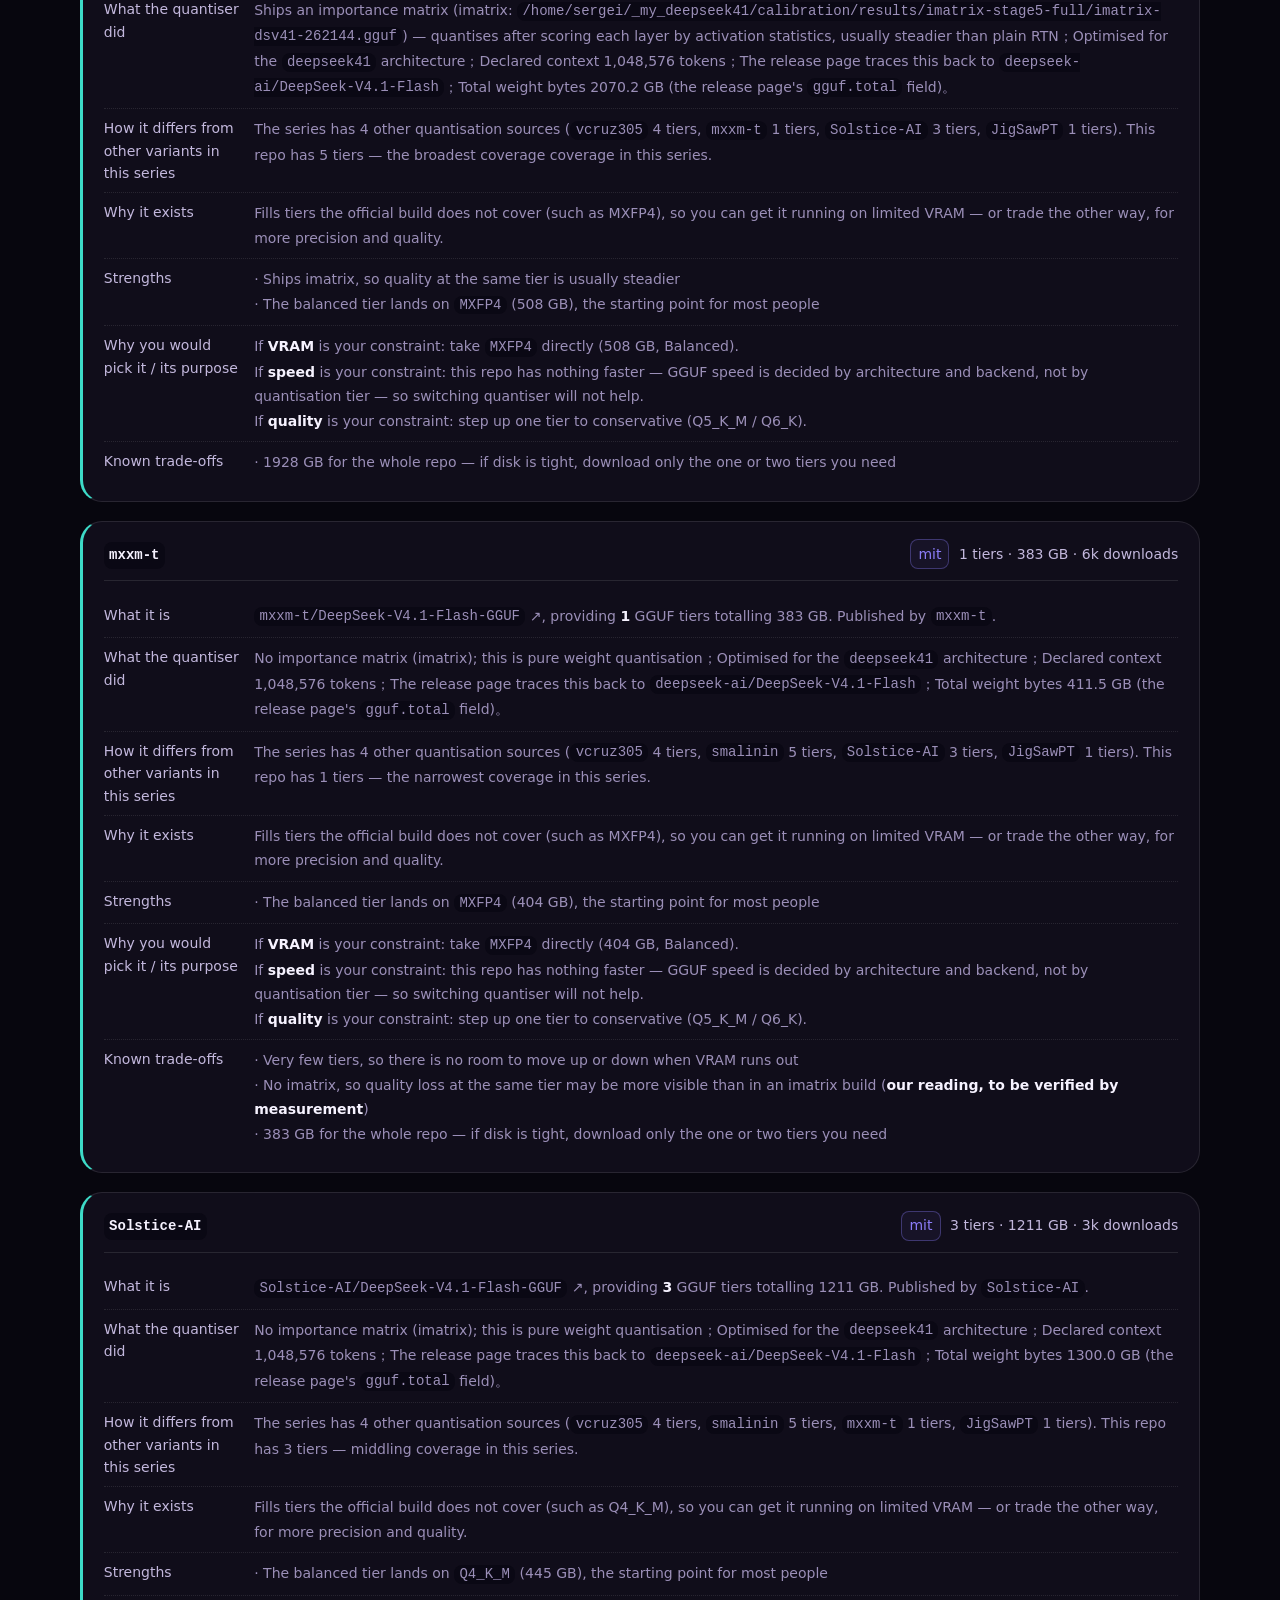
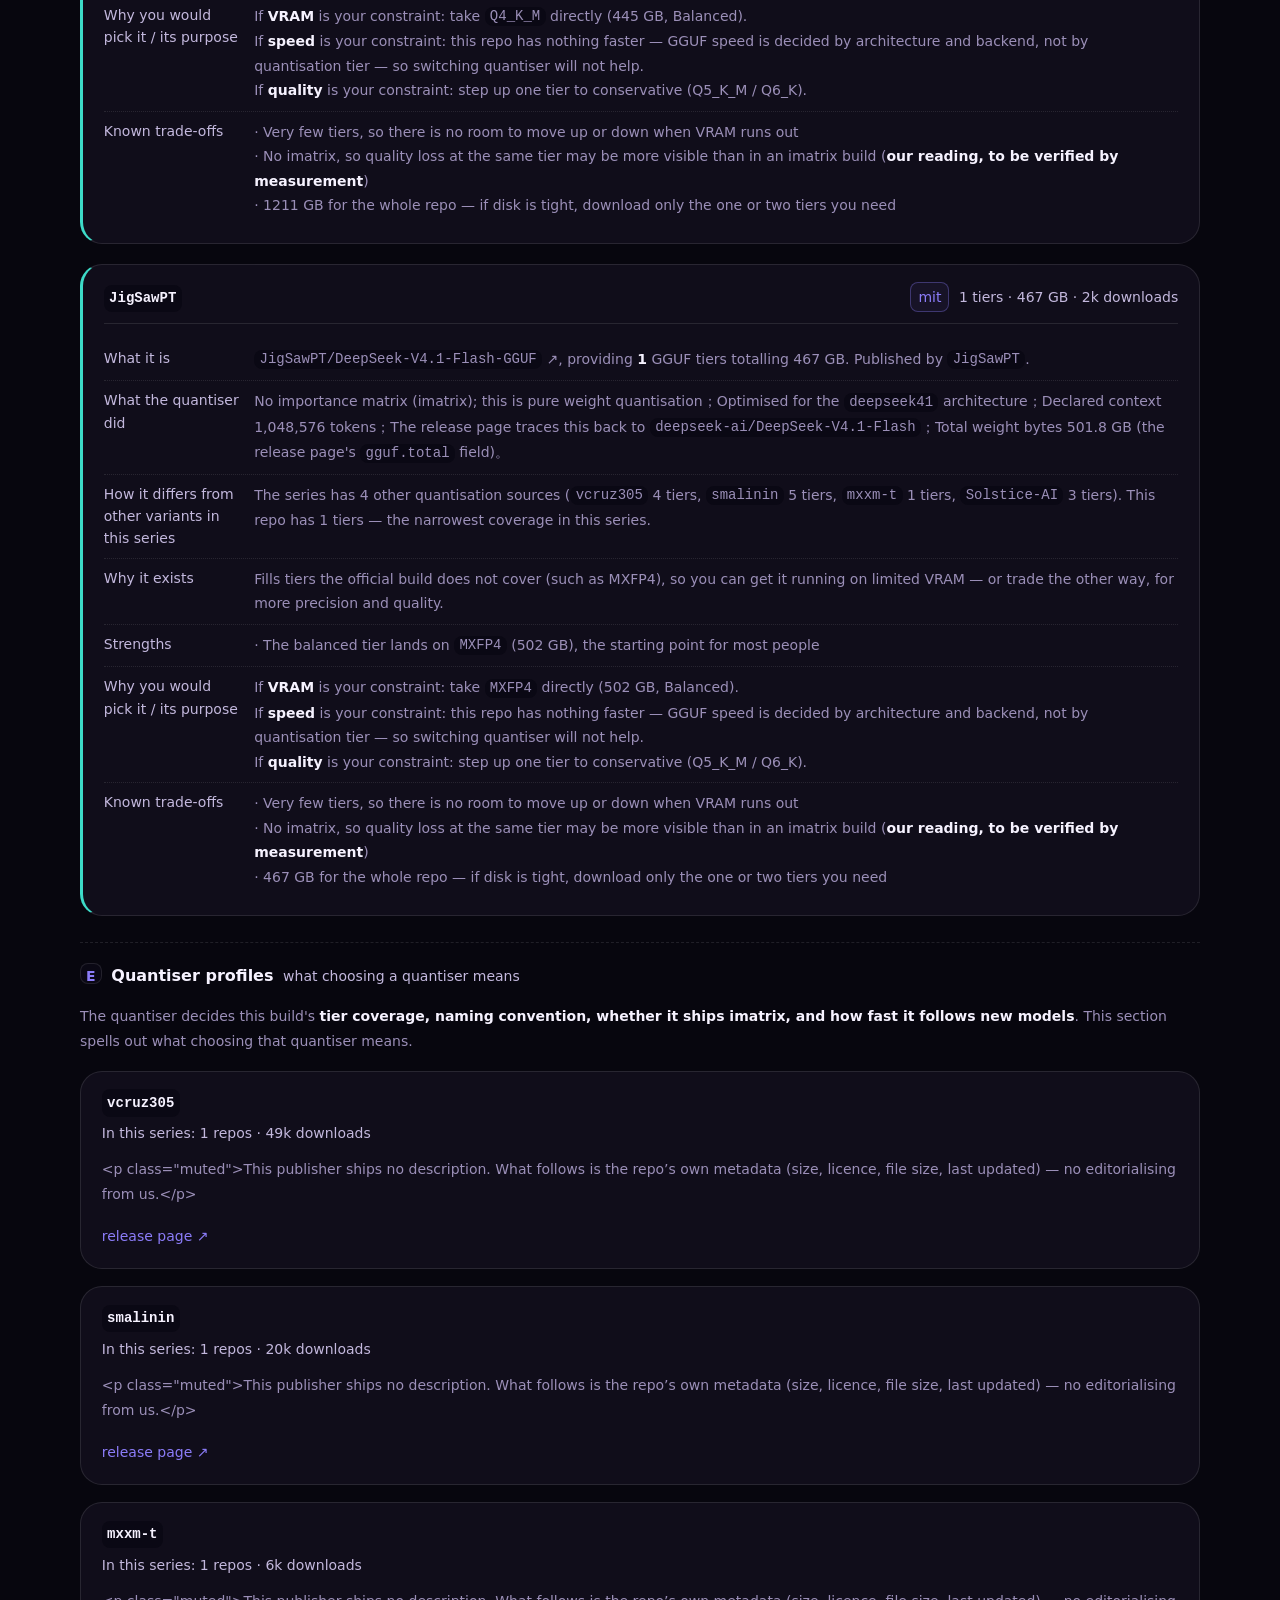
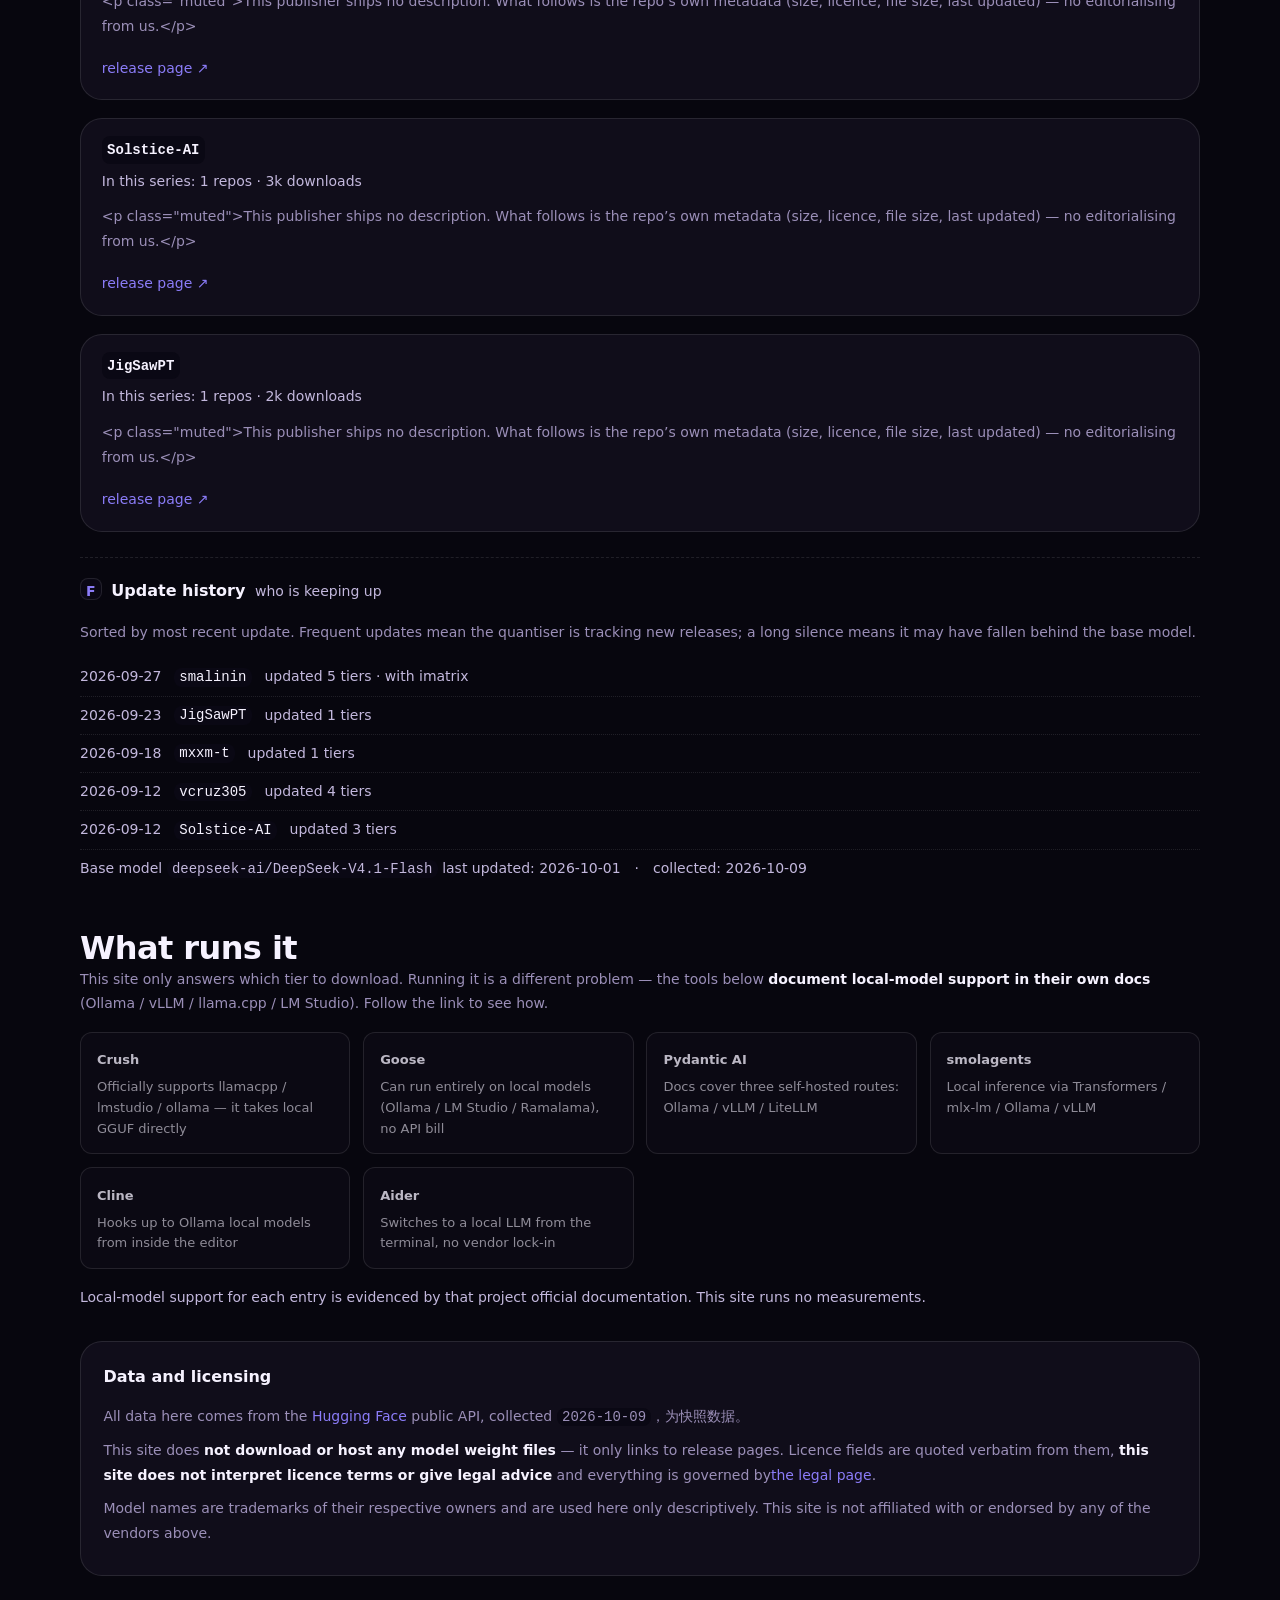
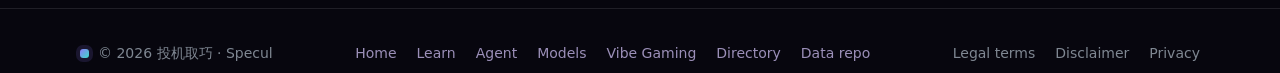
==== commit 46675a39: "全站UI统一：容器/顶栏/导航字号间距/主标字重行高渐变全部收敛到共享层 — 更新 site/series/deepseek-v4/index.html" ====
--- a/site/series/deepseek-v4/index.html
+++ b/site/series/deepseek-v4/index.html
@@ -15,7 +15,6 @@
   <link rel="icon" type="image/svg+xml" href="data:image/svg+xml,%3Csvg xmlns='http://www.w3.org/2000/svg' viewBox='0 0 48 48'%3E%3Cdefs%3E%3ClinearGradient id='g' x1='0' y1='0' x2='1' y2='1'%3E%3Cstop offset='0' stop-color='%238b7cf8'/%3E%3Cstop offset='1' stop-color='%2322d3c5'/%3E%3C/linearGradient%3E%3C/defs%3E%3Crect width='48' height='48' rx='12' fill='%2305080f'/%3E%3Cpath d='M14 32 L24 12 L34 32' fill='none' stroke='url(%23g)' stroke-width='2.4' stroke-linejoin='round'/%3E%3Ccircle cx='24' cy='27' r='2.4' fill='%2322d3c5'/%3E%3C/svg%3E" />
   <link rel="stylesheet" href="../../brand.css" />
   <link rel="stylesheet" href="../../site.css" />
-  <style>:root { --accent: #22d3c5; }</style>
   <script type="application/ld+json">{"@context":"https://schema.org","@type":"Dataset","name":"DeepSeek V4 GGUF 量化版本索引","description":"MIT 许可，量化生态活跃，antirez（llama.cpp 作者）亲自维护量化版。","url":"https://models.specul.com/series/deepseek-v4/","isAccessibleForFree":true,"license":"https://creativecommons.org/publicdomain/zero/1.0/","temporalCoverage":"2026-10-09"}</script>
 </head>
 <!-- B6（2026-10-09）：--accent 原先在这里被**内联到 body 上**（style="--accent:X"），
--- a/site/brand.css
+++ b/site/brand.css
@@ -78,6 +78,10 @@
   /* 功能青：仅用于「可交互 / 数据」这类功能性提示 */
   --cyan:      #3ddbc8;
   --cyan-soft: rgba(61, 219, 200, .12);
+  /* 青色底上的前景色（2026-10-10 新增）。
+     nav 的 .chip.is-on 原本在本站写死 #04121a / #fff 两套 ——
+     那是「同一个组件的同一处前景色写两遍」，每站都可能抄错一份。 */
+  --cyan-on:   #04121a;
 
   /* ══════════════════════════════════════════════════════════════════
      分类色盘 · 六色（2026-10-10 新增 · 从首页内联样式**提为共享 token**）
@@ -114,6 +118,14 @@
   --ok:    #4ade80;   /* 已核验 */
   --warn:  #fbbf24;   /* 部分核验 */
   --stop:  #f87171;   /* 过期 / 风险 */
+
+  /* 状态色的「柔和底 + 文字」两档（2026-10-10 新增）。
+     徽章类组件要的是「淡底 + 同色系深字」，直接拿 --ok 当文字色会太刺眼。
+     vg 的置信度徽章原本**自建了六套**这样的裸值（暗/亮各三色），
+     现在统一到这三组 token ✓ —— 六站若再需要徽章，直接用，不必重写。 */
+  --ok-soft:   rgba(74, 222, 128, .15);   --ok-ink:   #8ce8ad;
+  --warn-soft: rgba(251, 191, 36, .15);   --warn-ink: #f5cf7a;
+  --stop-soft: rgba(248, 113, 113, .14);  --stop-ink: #f7a3a3;
 
   /* ── 内容维度色板（2026-10-03 新增）──────────────────────────────────
      为什么要它：--brand 是**站点级**标识（紫/青/蓝/绿/金），
@@ -420,6 +432,7 @@
 
   --cyan:      #0b7c72;
   --cyan-soft: rgba(13, 148, 136, .1);
+  --cyan-on:   #ffffff;   /* 亮色下 --cyan 被压深，前景必须反转为白字 */
 
   /* 分类色盘 · 亮色主题（2026-10-10 · 与暗色同一组，值取自首页内联）
      ⚠ 亮色下 `ink` 是**压暗版**（原首页值），因为浅底上浅色文字达不到 AA。
@@ -434,6 +447,12 @@
   --ok:    #15803d;
   --warn:  #b45309;
   --stop:  #dc2626;
+
+  /* 亮色下的徽章两档（与暗色同名，供徽章组件统一引用）。
+     亮底上必须用**更深**的一档才够 AA —— 这是暗色那组值不能直接搬过来的原因。 */
+  --ok-soft:   rgba(21, 128, 61, .10);   --ok-ink:   #166534;
+  --warn-soft: rgba(180, 83, 9, .10);    --warn-ink: #92400e;
+  --stop-soft: rgba(220, 38, 38, .09);   --stop-ink: #991b1b;
 
   /* 内容维度色板 · 亮色主题（2026-10-03）
      亮色下用同色系更深一档 —— 对底色仍 ≥3.6:1，且配白字 ≥3.7:1 可读。 */
@@ -574,6 +593,36 @@
   .grad-title { color: var(--brand); }
 }
 
+/* ── 全站主标自动渐变（2026-10-10）────────────────────────────────────
+   问题：实测 **217 页里 211 页的 h1 没有渐变** —— 只有六站首页有。
+   逐页往标题里包 `<span class="grad-title">` 是**不可维护**的：
+   以后每加一个页面就要记得包，一漏就又不一致 ✗
+   而六站的主标**全都是 `h1` 元素**（`.hp-hero h1` / `.page-head h1` /
+   `.detail-head h1` / `.hero h1` / `.t-hero` / `.h1` 只是挂在它身上的类），
+   所以**在共享层直接给 h1 上渐变**即可，一处覆盖全部 217 页 ✓
+
+   ⚠ 副标题要显式还原颜色：h1 变成 `color: transparent` 后，
+     子元素若只靠继承就会跟着透明（看不见）。
+     各站的 `.sub` / `h1 .sub` 都已显式写 color，这里再加一条兜底 ✓
+   ⚠ 渐变文字**测不到对比度**（探针归入「无法测量」那一类），
+     所以这三个色标只能靠 `_audit/gradient-contrast.mjs` 单独验。 */
+h1 {
+  background: linear-gradient(100deg,
+    var(--grad-title-from),
+    var(--grad-title-mid) 48%,
+    var(--grad-title-to));
+  -webkit-background-clip: text;
+  background-clip: text;
+  color: transparent;
+}
+/* 副标题 / 说明性子节点还原为正常墨色 */
+h1 .sub,
+h1 .h1-sub,
+h1 small { -webkit-text-fill-color: currentColor; color: var(--ink-dim); }
+@supports not ((-webkit-background-clip: text) or (background-clip: text)) {
+  h1 { color: var(--ink); }
+}
+
 /* ══════════════════════════════════════════════════════════════════════
    顶栏 —— 细、高、留白足
    ══════════════════════════════════════════════════════════════════════ */
@@ -600,7 +649,12 @@
 
 .nav-links { display: flex; align-items: center; gap: var(--sp-5); }
 .nav-links > a {
-  font-size: 13.5px; color: var(--ink-mid); position: relative;
+  /* ⚠ 2026-10-10：13.5px → var(--fs-xs)（14px）。
+     半像素字号是「节奏失准」的来源，而且 _design-audit 有「落整数 px」的门禁 ——
+     这条之所以还能存在，是因为 **www 的页内联样式用 14px 把它盖掉了**，
+     于是其余五站实测仍是 13.5px ✗（共享层写了、实际没生效）。
+     现在两边都改成同一个 token，六站真正一致 ✓ */
+  font-size: var(--fs-xs); color: var(--ink-mid); position: relative;
   padding-block: var(--sp-2); transition: color .16s var(--ease);
 }
 .nav-links > a:hover { color: var(--ink); }
@@ -963,7 +1017,7 @@
     gap: var(--sp-2) var(--sp-4);
     padding-bottom: var(--sp-2);
   }
-  .nav-links > a { font-size: 12.5px; padding-block: var(--sp-1); }
+  .nav-links > a { font-size: var(--fs-micro); padding-block: var(--sp-1); }
   .nav-tools { margin-left: var(--sp-2); }
   .brand-sub { display: none; }
 }
--- a/site/site.css
+++ b/site/site.css
@@ -1,33 +1,34 @@
-/* Models 图谱 · 站点样式（品牌 token 来自 brand.css） */
+/* ==========================================================================
+   models.css —— 本文件是 **源**，构建时读它生成 `site/site.css`。
+   --------------------------------------------------------------------------
+   2026-10-10 从 `scripts/build.mjs` 的内嵌模板字符串原样抽出 ✓
+   抽出来的原因（用户要「全站 UI 统一管理」）：CSS 真相源藏在 .mjs 的模板字符串里，
+   改样式要动 JS、任何 CSS 门禁都扫不到它。现在它是一个真实 CSS 文件 ✓
+
+   ⚠ 本文件**只允许用 brand.css 的 token**：
+     不许写裸色值、不许写裸 px 字号 —— 由 _audit/token-purity.mjs 强制 ✓
+   ========================================================================== */
+
+/* 挑对量化版 · 本地部署模型图谱 —— 站点样式（品牌 token 来自 brand.css） */
 
 /* ─────────────────────────────────────────────────────────────
-   站点强调色 · models 本地模型 — 金（算力、量化）
+站点强调色 · models 本地模型 — 金（算力、量化）
    暗色金配深色前景 10.6:1；亮色金配白字 3.8:1。
-   ⚠ 下面所有强调色都用 var(--brand)，**不用 var(--brand)**。
-     原来这里硬编码 --cyan（23 处），而站点 accent 已改成金色 ——
-     青 + 金两个主色同时出现会互相抢。现已全部改为跟随 --brand。
+   ⚠ 下面所有强调色都用 var(--brand)，**不用 var(--gold)**。
+      原来这里硬编码 --cyan（23 处），而站点 accent 已改成金色 ——
+      青 + 金两个主色同时出现会互相抢。现已全部改为跟随 --brand。
    ⚠ 容器宽度继承 brand.css 的 .container（--container: min(1120px, 90vw)）。
-     原来这里硬编码 max-width:1180px + padding:0 20px → 正文 1080px，
-     而顶栏是 1120px，左右各差 20px，视觉上像没对齐（用户报「宽度和其他站都不一样」）。
+      原来这里硬编码 max-width:1180px + padding:0 20px → 正文 1080px，
+      而顶栏是 1120px，左右各差 20px，视觉上像没对齐（用户报「宽度和其他站都不一样」）。
    ⚠ 排版尺度用 brand.css 的 --display-sub / --section-pad，
-     不再各自写 clamp —— 「大气」靠区块留白，不只靠字号。
+      不再各自写 clamp —— 「大气」靠区块留白，不只靠字号。
    ───────────────────────────────────────────────────────────── */
-html:not([data-theme="light"]) {
-  --brand: #8b7cf8;
-  --brand-on:#fff;
-  --brand-soft:rgba(139, 124, 248, .14);
-  --brand-line:rgba(139, 124, 248, .34);
-}
-html[data-theme="light"] {
-  /* B6（2026-10-09）：--brand 从 #a97a08 压深到 #906807。
-     它们当**填充色**没问题，但当**正文文字色**（12px 标签、链接）在亮底上只有 3.84:1，
-     达不到 AA 的 4.5。这与共享 brand.css 的既有约定一致：亮色主题用深一档的品牌色。
-     新值是按「白底 + 各自柔和底」双条件算出来的（5.06 / 4.54）。 */
-  --brand: #6d4fd6;
-  --brand-on:#fff;
-  --brand-soft:rgba(109, 79, 214, .08);
-  --brand-line:rgba(109, 79, 214, .28);
-}
+
+/* 2026-10-10：**删掉了本文件原先那段 `--brand` / `--brand-soft` / `--brand-line`
+   的本地重声明**（暗色 #8b7cf8、亮色 #6d4fd6）。
+   它与 brand.css `:root` 里的值**完全相同** —— 属于「同一份配方写了两遍」，
+   正是本项目反复踩的「两处口径并存」。留着它就等于给漂移留一个入口 ✗。
+   现在一律继承共享层 ✓ 由 `_audit/token-purity.mjs` 守住。 */
 
 .page-head{margin-bottom:var(--section-pad-sm)}
 .eyebrow{color:var(--brand);font-size:var(--fs-xs);letter-spacing:.08em;margin:0 0 .4em}
@@ -40,7 +41,7 @@
 
 .home-stats{display:flex;flex-wrap:wrap;gap:1.6rem;margin:1.5em 0 0;padding:1.1em 0;border-top:1px solid var(--line);border-bottom:1px solid var(--line)}
 .home-stats>div{display:flex;flex-direction:column}
-.home-stats b{font-size:24px;color:var(--brand);font-variant-numeric:tabular-nums;line-height:1.1}
+.home-stats b{font-size:var(--fs-stat);color:var(--brand);font-variant-numeric:tabular-nums;line-height:1.1}
 .home-stats span{font-size:var(--fs-xs);color:var(--muted)}
 
 .crumbs{margin:1.6em 0 0;font-size:var(--fs-xs)}
@@ -55,21 +56,66 @@
 .member-nav a:hover{border-color:var(--brand);color:var(--brand)}
 
 /* ── 可信度横幅 ── */
-.trust{margin:2.4em 0;padding:1.4em 1.5em;border:1px solid var(--line);border-radius:var(--r-sm);background:var(--panel)}
+.trust{margin:2.4em 0;padding:1.4em 1.5em;border:1px solid var(--line);border-radius:var(--r-lg);background:var(--panel)}
 .trust h2{font-size:var(--fs-sm);margin:0 0 1em}
 .trust-grid{display:grid;grid-template-columns:repeat(auto-fit,minmax(240px,1fr));gap:1em}
-.trust-item{padding:.9em 1em;border-radius:var(--r-sm);background:var(--bg-soft);border-left:3px solid var(--line)}
+.trust-item{padding:.9em 1em;border-radius:var(--r-lg);background:var(--bg-soft);border-left:3px solid var(--line)}
 .trust-item p{margin:.5em 0 0;font-size:var(--fs-xs);line-height:1.7;color:var(--text-dim)}
 .trust-item.t-a{border-left-color:var(--brand)}
 .trust-item.t-b{border-left-color:var(--vio)}
 .trust-item.t-c{border-left-color:var(--gold)}
 .trust-tag{font-size:var(--fs-xs);font-weight:600;letter-spacing:.03em}
-.t-a .trust-tag{color:var(--brand)} .t-b .trust-tag{color:var(--vio)} .t-c .trust-tag{color:var(--gold)}
+
+/* ══════════════════════════════════════════════════════════════════
+   分类色用法（2026-10-10 新增）
+   ──────────────────────────────────────────────────────────────────
+   为什么加这段：affinity 探针实测 **models 暖色占比 = 0**，而首页是 0.31
+   —— 全站只有首页和 nav 有暖色，其余四站全是冷紫。这就是「过于严肃」的
+   量化来源（不是感觉）。
+
+   色从哪来：全部取自 `brand.css` 的 `--cat-*` 六色盘（2026-10-10 已从首页
+   内联样式提为共享 token）。**没有新增任何色值** ✓
+
+   用法遵循首页已验证的三档：`-soft` 当底色块、`-ink` 当文字色。
+   ⚠ 改色必须重跑 `a11y-contrast --strict` —— 玫红/青柠在白底浅，
+     直接当正文色达不到 AA 的 4.5:1 ✓
+
+   为什么用 :nth-child 而不是给每个数字写死颜色：
+   统计块的数量由**数据**决定（`config.js` 改系列数就变），写死类名会在
+   增删时错位 —— 违反 R4「数字从数据算出来」。nth-child 按位置取色，
+   数量变了也不会串位 ✓ */
+.home-stats>div{
+  padding:.55em .95em .6em;border-radius:var(--r-lg);
+  background:var(--cat-tint);border:1px solid transparent;
+}
+.home-stats>div:nth-child(6n+1){--cat-tint:var(--cat-violet-soft);--cat-ink:var(--cat-violet-ink)}
+.home-stats>div:nth-child(6n+2){--cat-tint:var(--cat-rose-soft);  --cat-ink:var(--cat-rose-ink)}
+.home-stats>div:nth-child(6n+3){--cat-tint:var(--cat-amber-soft); --cat-ink:var(--cat-amber-ink)}
+.home-stats>div:nth-child(6n+4){--cat-tint:var(--cat-teal-soft);  --cat-ink:var(--cat-teal-ink)}
+.home-stats>div:nth-child(6n+5){--cat-tint:var(--cat-blue-soft);  --cat-ink:var(--cat-blue-ink)}
+.home-stats>div:nth-child(6n+6){--cat-tint:var(--cat-lime-soft);  --cat-ink:var(--cat-lime-ink)}
+.home-stats b{color:var(--cat-ink,var(--brand))}
+
+/* 可信度三卡：底色也上色（原来只有左边一条 3px 边框，撑不起暖色占比）
+   ⚠ 2026-10-10 a11y 探针实测：上了彩色底之后，卡片里的正文若仍用
+     `--text-dim`（=--ink-dim #9b8fb8），在 colored-soft 底上只有 **3.88:1**，
+     达不到 AA 的 4.5 —— 深色主题 models 一次报了 5 处违规。
+     这不是「大概会过」，是探针按 WCAG 公式算出来的数字 ✗
+     所以彩色卡片内的正文改用 `--ink`（提亮一档），实测回到 AA 以上 ✓。
+     ⚠ 以后给任何卡片加彩色底，都要重跑 `a11y-contrast --strict` —— 
+        **加背景色会连带改变上面所有文字的对比度**，这是最容易被忽略的一处。 */
+.trust-item.t-a{background:var(--cat-teal-soft)}
+.trust-item.t-b{background:var(--cat-violet-soft)}
+.trust-item.t-c{background:var(--cat-rose-soft)}
+.trust-item p{color:var(--ink)}
+.t-a .trust-tag{color:var(--cat-teal-ink)}
+.t-b .trust-tag{color:var(--cat-violet-ink)}
+.t-c .trust-tag{color:var(--cat-rose-ink)}
 .trust-foot{margin:1.2em 0 0;font-size:var(--fs-xs);color:var(--muted);line-height:1.7}
 
 /* ── 区块 ── */
 .howto{margin:2.4em 0}
-.howto h2,.series-list h2,.quantizer-index h2{font-size:18px;margin:0 0 .9em}
+.howto h2,.series-list h2,.quantizer-index h2{font-size:var(--fs-lg);margin:0 0 .9em}
 .howto h2 small,.series-list h2 small,.quantizer-index h2 small{font-weight:400;color:var(--muted);font-size:var(--fs-xs);margin-left:.5em}
 .steps{counter-reset:st;list-style:none;padding:0;margin:0;display:grid;gap:.7em}
 .steps li{counter-increment:st;position:relative;padding-left:2.2em;font-size:var(--fs-xs);line-height:1.75;color:var(--text-dim)}
@@ -77,7 +123,7 @@
 .steps b{color:var(--text)}
 
 .member{margin:3em 0}
-.member>h3{margin:0 0 .3em;font-size:18px;display:flex;align-items:baseline;gap:.6em;flex-wrap:wrap}
+.member>h3{margin:0 0 .3em;font-size:var(--fs-lg);display:flex;align-items:baseline;gap:.6em;flex-wrap:wrap}
 .member-idx{font-size:var(--fs-xs);font-weight:400;color:var(--muted);padding:.15em .55em;border:1px solid var(--line);border-radius:var(--r-xs);letter-spacing:.04em}
 .member-meta{margin:0 0 1.2em;font-size:var(--fs-xs);color:var(--muted)}
 .member-note{margin:.7em 0 0;font-size:var(--fs-xs);color:var(--text-dim);padding:.6em .9em;background:var(--bg-soft);border-radius:var(--r-sm);border-left:2px solid var(--vio)}
@@ -134,7 +180,7 @@
 .tag-paper{color:var(--vio);border-color:rgba(139,124,248,.3);background:rgba(139,124,248,.07)}
 .tag-rt{color:var(--brand);border-color:rgba(34,211,197,.3);background:rgba(34,211,197,.07)}
 
-details.all-quants{margin-top:1em;border:1px solid var(--line);border-radius:var(--r-sm);padding:.7em 1em;background:var(--panel)}
+details.all-quants{margin-top:1em;border:1px solid var(--line);border-radius:var(--r-lg);padding:.7em 1em;background:var(--panel)}
 details.all-quants summary{cursor:pointer;font-size:var(--fs-xs);color:var(--brand)}
 .quant-list{margin-top:.8em}
 
@@ -166,7 +212,7 @@
 .tier-5{color:var(--ink-faint); background:var(--bg-soft)}
 
 /* ── 变体卡 ── */
-.vcard{margin:1.2em 0;padding:1.1em 1.3em;border:1px solid var(--line);border-radius:var(--r-sm);background:var(--panel)}
+.vcard{margin:1.2em 0;padding:1.1em 1.3em;border:1px solid var(--line);border-radius:var(--r-lg);background:var(--panel)}
 /* 变体卡左侧色条 = 推荐档的量化色阶（--q-*）。
    .vcard-off（官方量化）另给一条实线边，区分「官方」与「档位」两个维度。 */
 /* 档位图例 —— 颜色必须有文字说明，否则「按颜色区分」等于没有信息。
@@ -194,7 +240,7 @@
 .vf-v b{color:var(--text)}
 
 /* ── 量化者卡 ── */
-.qcard{margin:1.1em 0;padding:1.1em 1.3em;border:1px solid var(--line);border-radius:var(--r-sm);background:var(--panel)}
+.qcard{margin:1.1em 0;padding:1.1em 1.3em;border:1px solid var(--line);border-radius:var(--r-lg);background:var(--panel)}
 .qcard h4{margin:0 0 .3em;font-size:var(--fs-sm);display:flex;align-items:baseline;gap:.6em;flex-wrap:wrap}
 .qcard-scope{margin:0 0 .8em;font-size:var(--fs-xs);color:var(--muted)}
 .qcard-body{font-size:var(--fs-xs);line-height:1.8;color:var(--text-dim)}
@@ -208,10 +254,10 @@
 .scards{display:grid;grid-template-columns:repeat(auto-fill,minmax(min(290px,100%),1fr));gap:1em}
 /* min-width:0 —— grid item 默认 min-width:auto，长内容（许可串、repo 名）会把
    整列撑到内容宽度，突破 auto-fill 的 minmax(...,1fr) 约束 */
-.scard{display:block;padding:1.15em 1.25em;border:1px solid var(--line);border-radius:var(--r-sm);background:var(--panel);text-decoration:none;color:inherit;transition:border-color .15s,transform .15s;min-width:0}
+.scard{display:block;padding:1.15em 1.25em;border:1px solid var(--line);border-radius:var(--r-lg);background:var(--panel);text-decoration:none;color:inherit;transition:border-color .15s,transform .15s;min-width:0}
 .scard:hover{border-color:var(--brand);transform:translateY(-2px)}
 .scard-h{display:flex;justify-content:space-between;align-items:baseline;gap:.6em;flex-wrap:wrap}
-.scard-h h3{margin:0;font-size:18px;color:var(--text)}
+.scard-h h3{margin:0;font-size:var(--fs-lg);color:var(--text)}
 .scard-vendor{font-size:var(--fs-xs);color:var(--muted)}
 .scard-sum{margin:.6em 0 .8em;font-size:var(--fs-xs);line-height:1.7;color:var(--text-dim)}
 .scard-pos{list-style:none;padding:0;margin:0 0 .9em;display:flex;flex-wrap:wrap;gap:.35em}
@@ -235,7 +281,7 @@
 .log-date{color:var(--muted);font-variant-numeric:tabular-nums;font-size:var(--fs-xs);min-width:5.5em}
 
 /* ── 法务 ── */
-.legal-note{margin:3em 0 2em;padding:1.3em 1.4em;border:1px solid var(--line);border-radius:var(--r-sm);background:var(--panel)}
+.legal-note{margin:3em 0 2em;padding:1.3em 1.4em;border:1px solid var(--line);border-radius:var(--r-lg);background:var(--panel)}
 .legal-note h3{margin:0 0 .8em;font-size:var(--fs-sm)}
 .legal-note p{margin:.55em 0;font-size:var(--fs-xs);line-height:1.8;color:var(--text-dim)}
 .legal-note b{color:var(--text)}
@@ -246,7 +292,7 @@
   .vf{grid-template-columns:1fr;gap:.2em}
   .vf-k{color:var(--brand);font-size:var(--fs-xs)}
   .home-stats{gap:1.1em}
-  .home-stats b{font-size:18px}
+  .home-stats b{font-size:var(--fs-lg)}
   table.kv th{width:auto}
   .vcard-h{flex-direction:column;align-items:flex-start}
 }
@@ -298,6 +344,9 @@
   margin-block: var(--section-pad-sm);
 }
 .page-head + .home-stats, .home-head + .home-stats{margin-top:var(--section-pad-sm)}
+
+
+/* ===== 筛选器（构建期按数据注入类名，此处只给样式） ===== */
 
 .vfilter{display:flex;flex-wrap:wrap;gap:.7rem;align-items:flex-end;margin:1.2rem 0 1.6rem;padding:.9rem 1rem;border:1px solid var(--line);border-radius:var(--r-sm,10px)}
 .vfilter .vf-f{display:flex;flex-direction:column;gap:.25rem;min-width:9rem}
@@ -337,3 +386,4 @@
 .vt-note{font-size:.8125rem;opacity:.6}
 .vt-none{font-size:.875rem;opacity:.85}
 @media(max-width:560px){.vt-in{width:100%}}
+
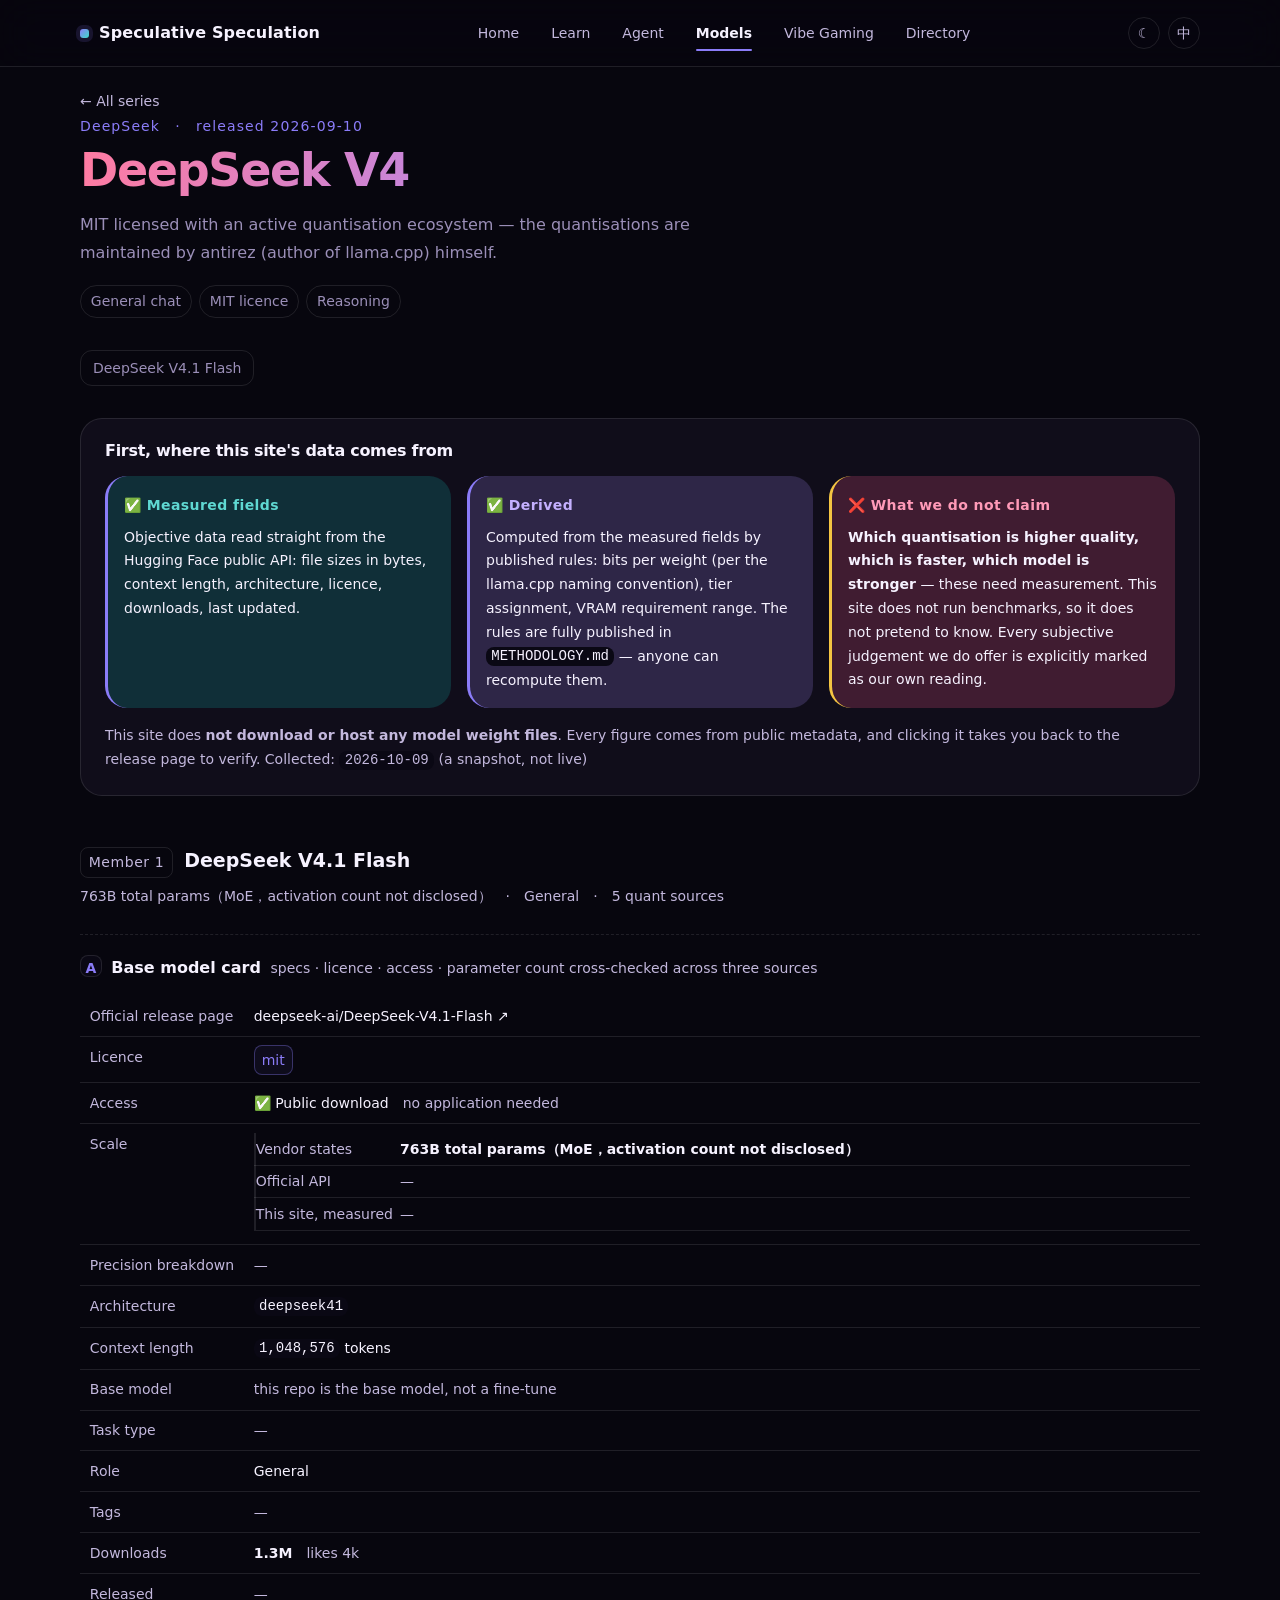
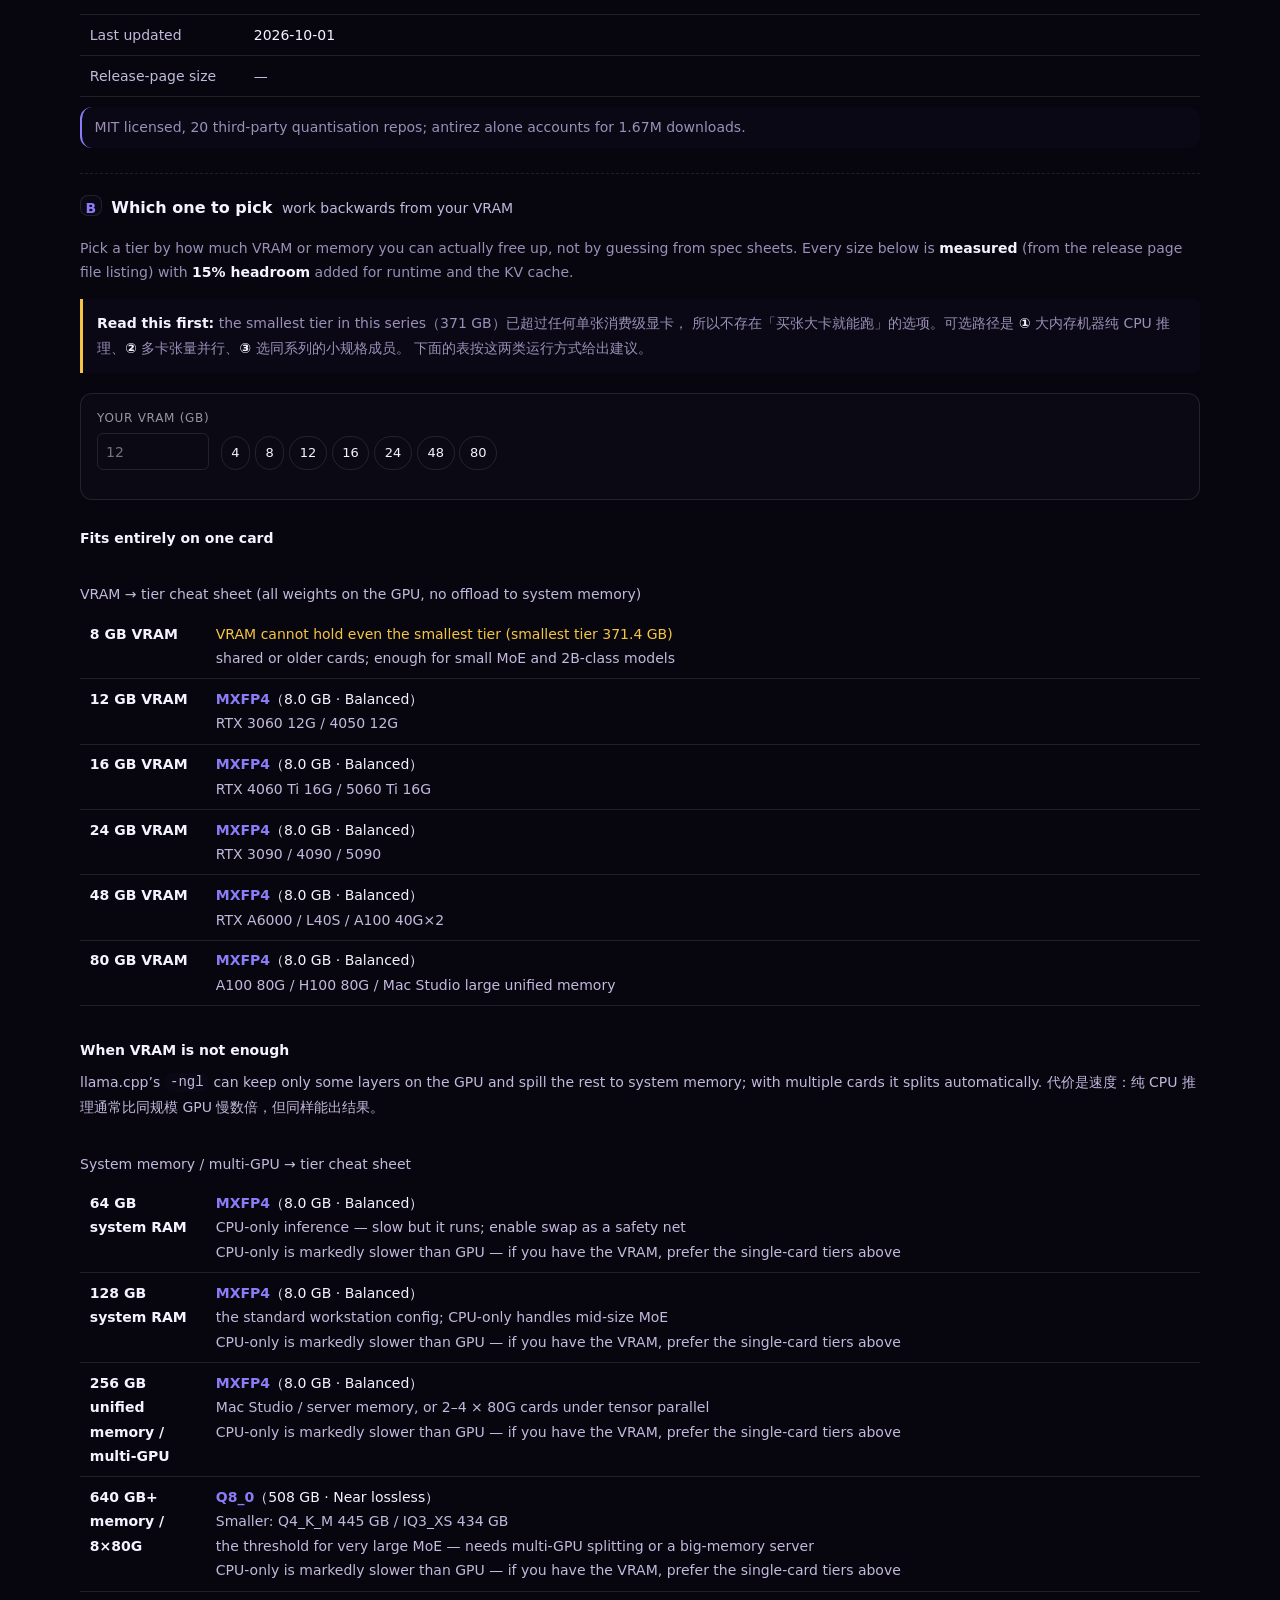
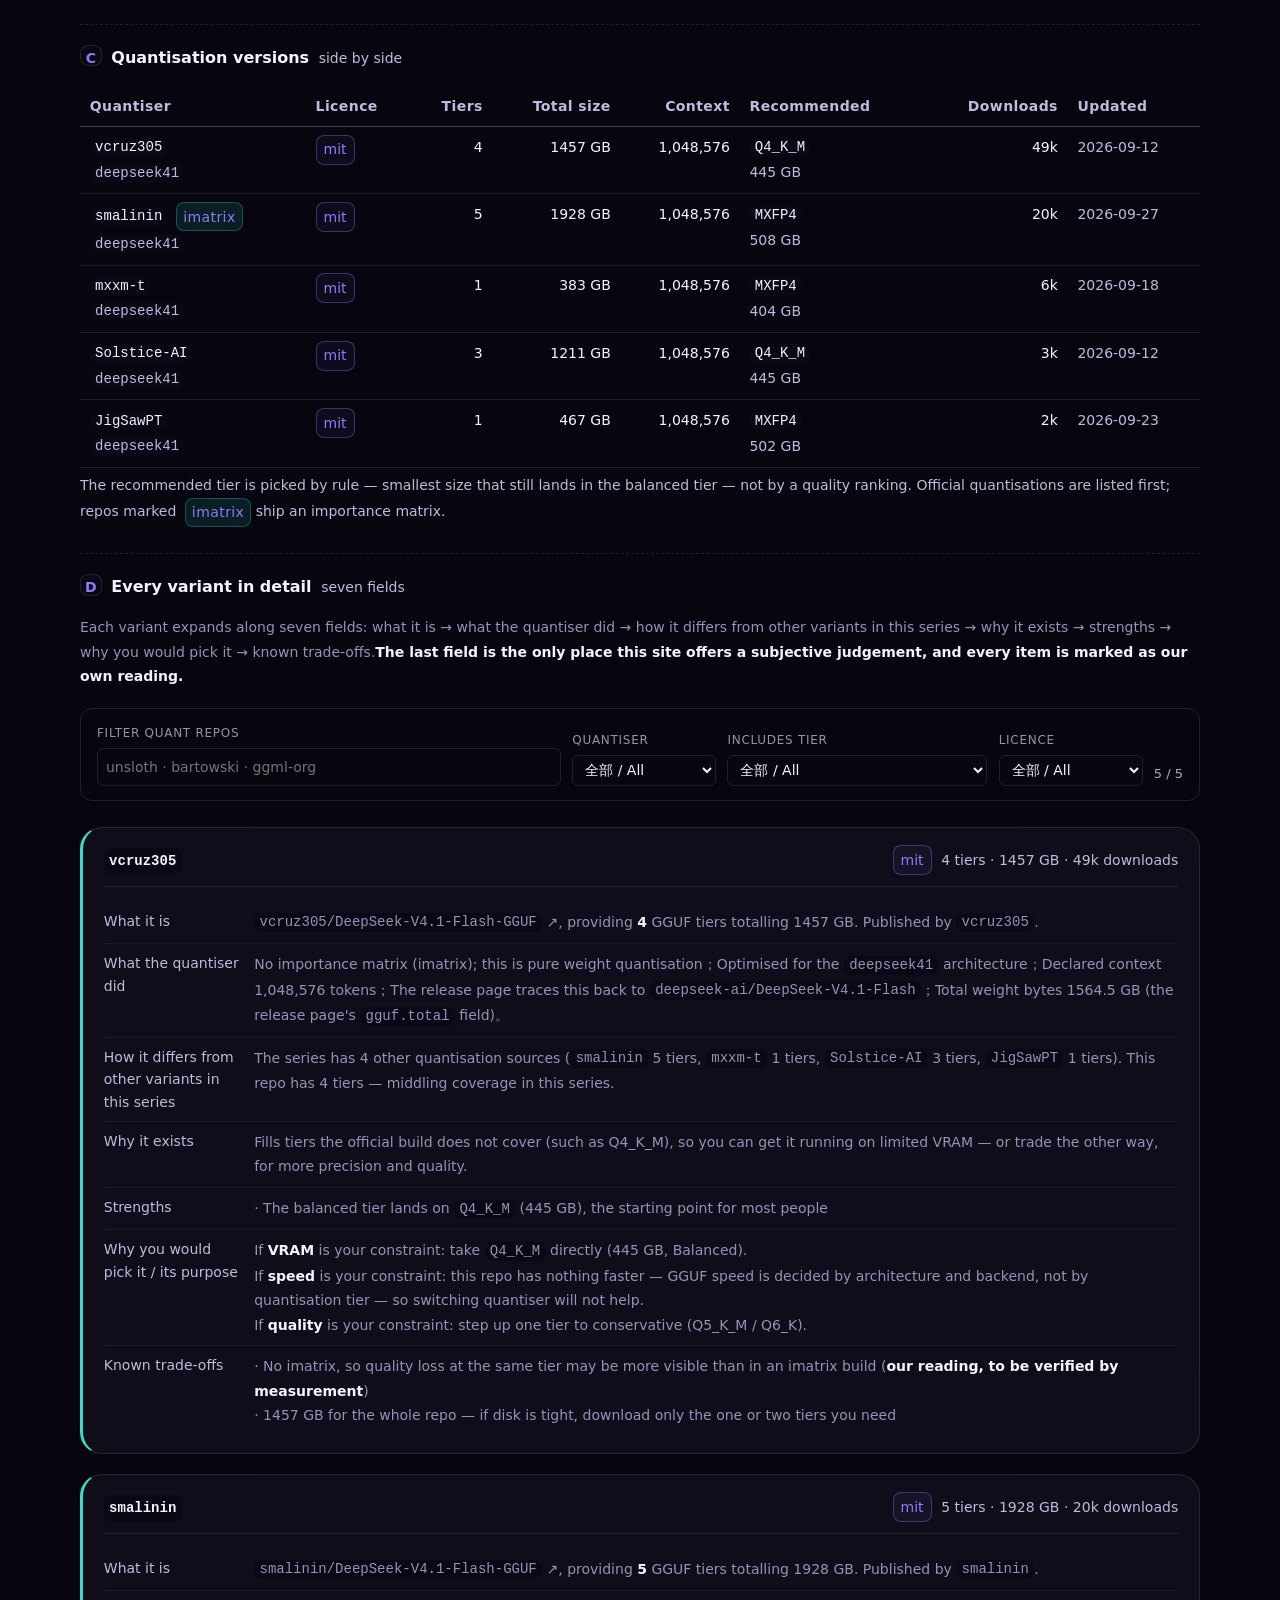
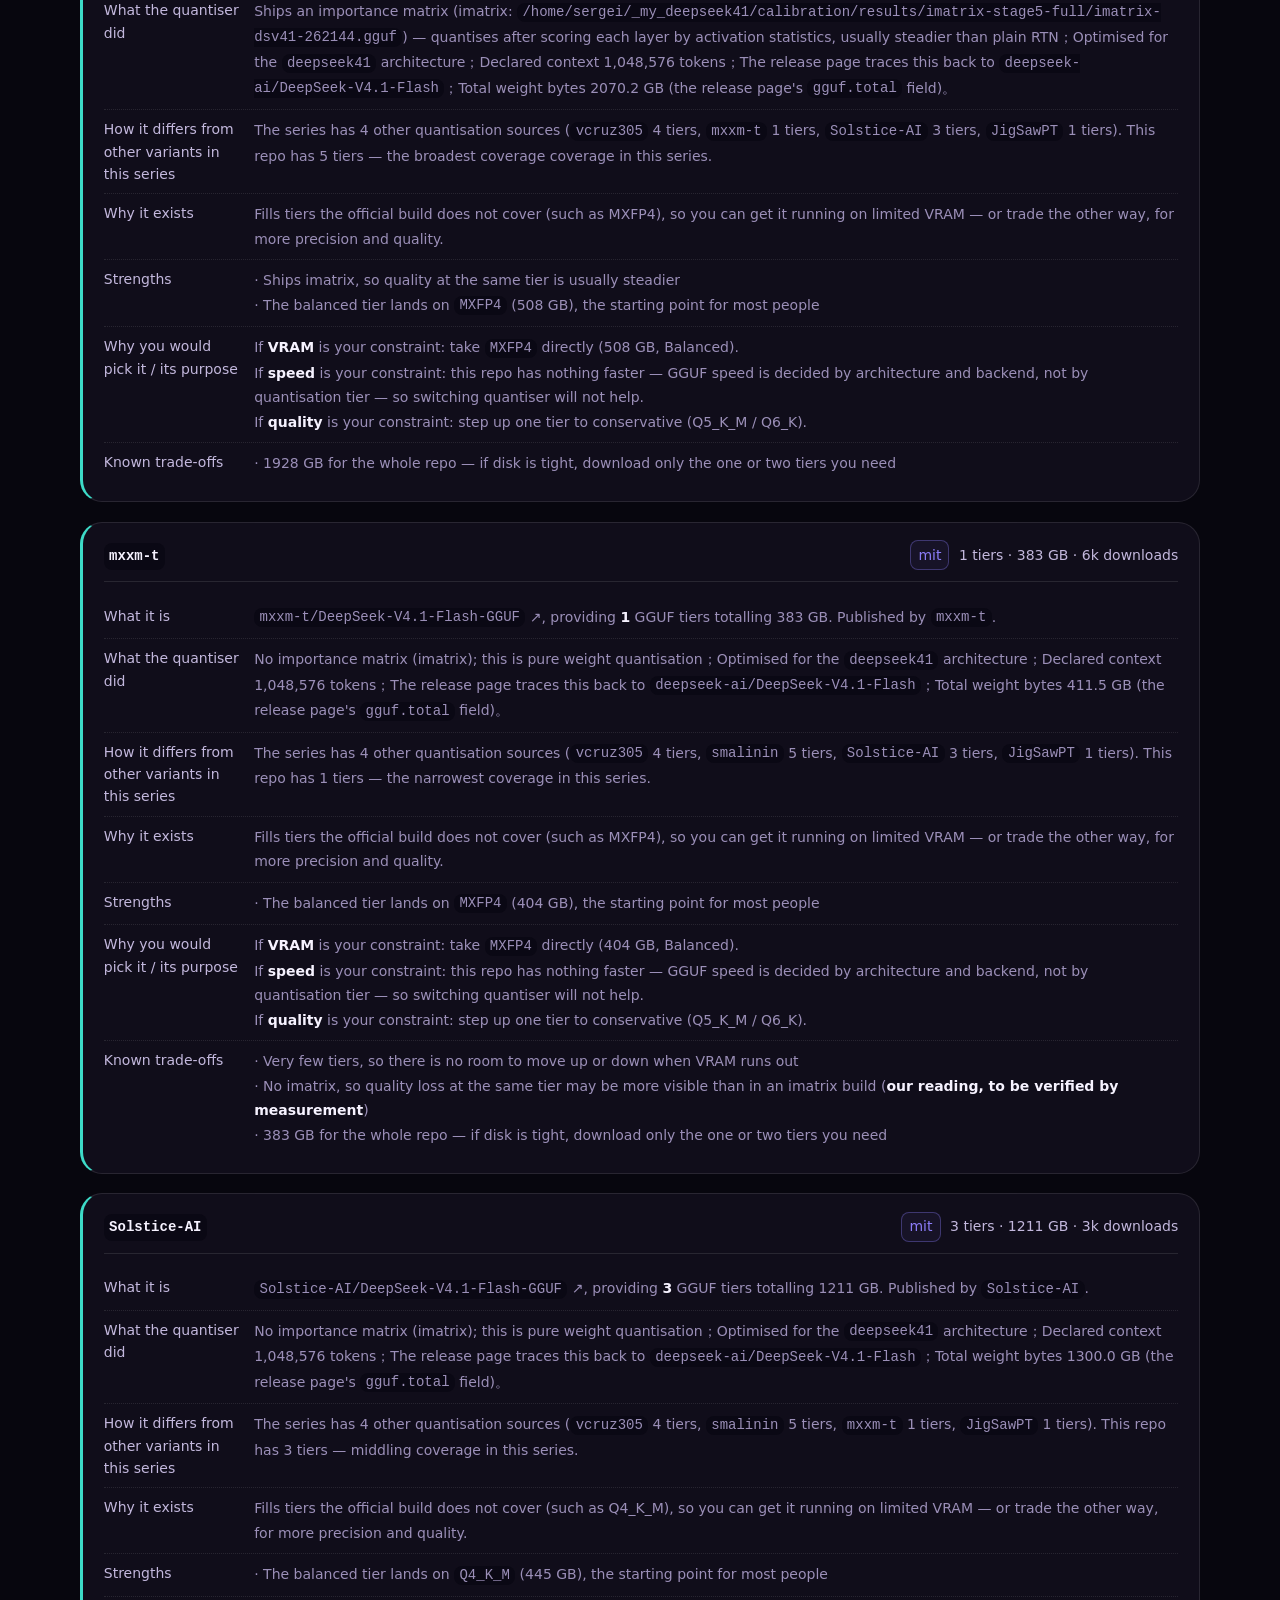
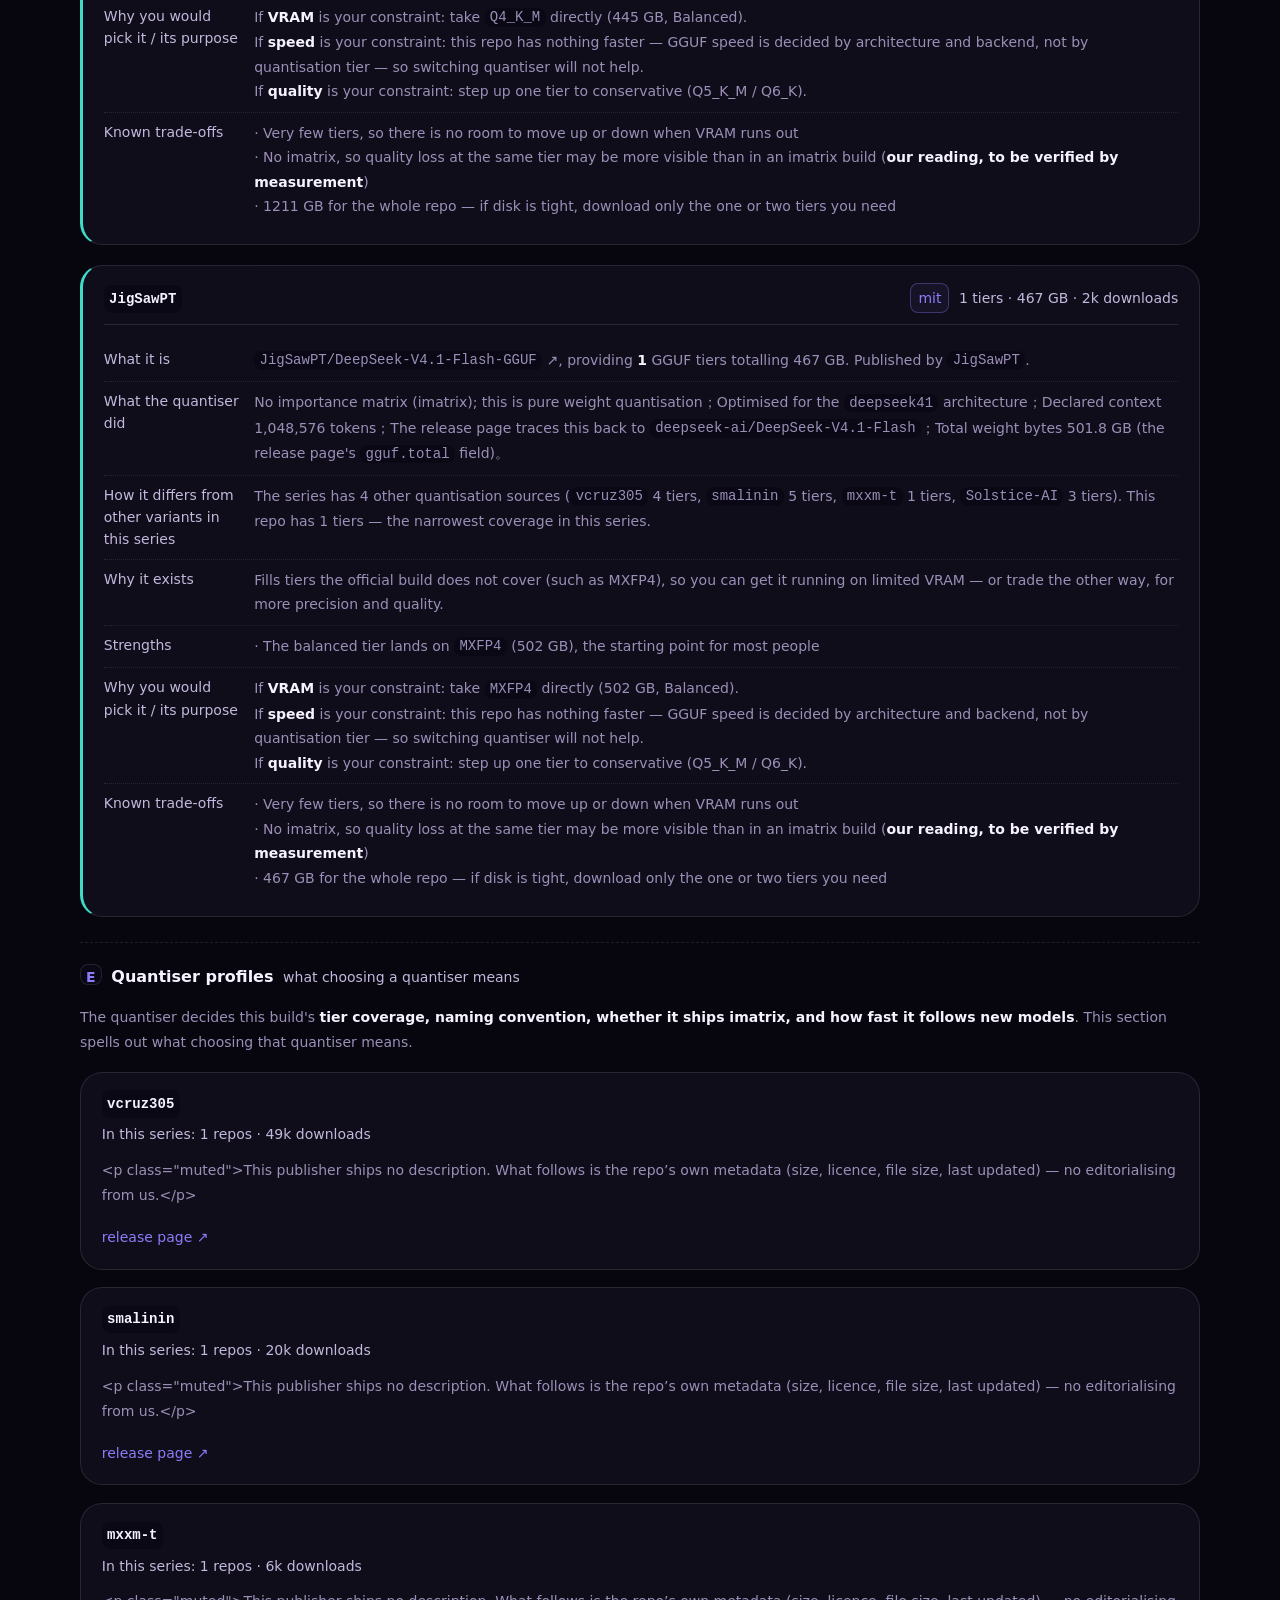
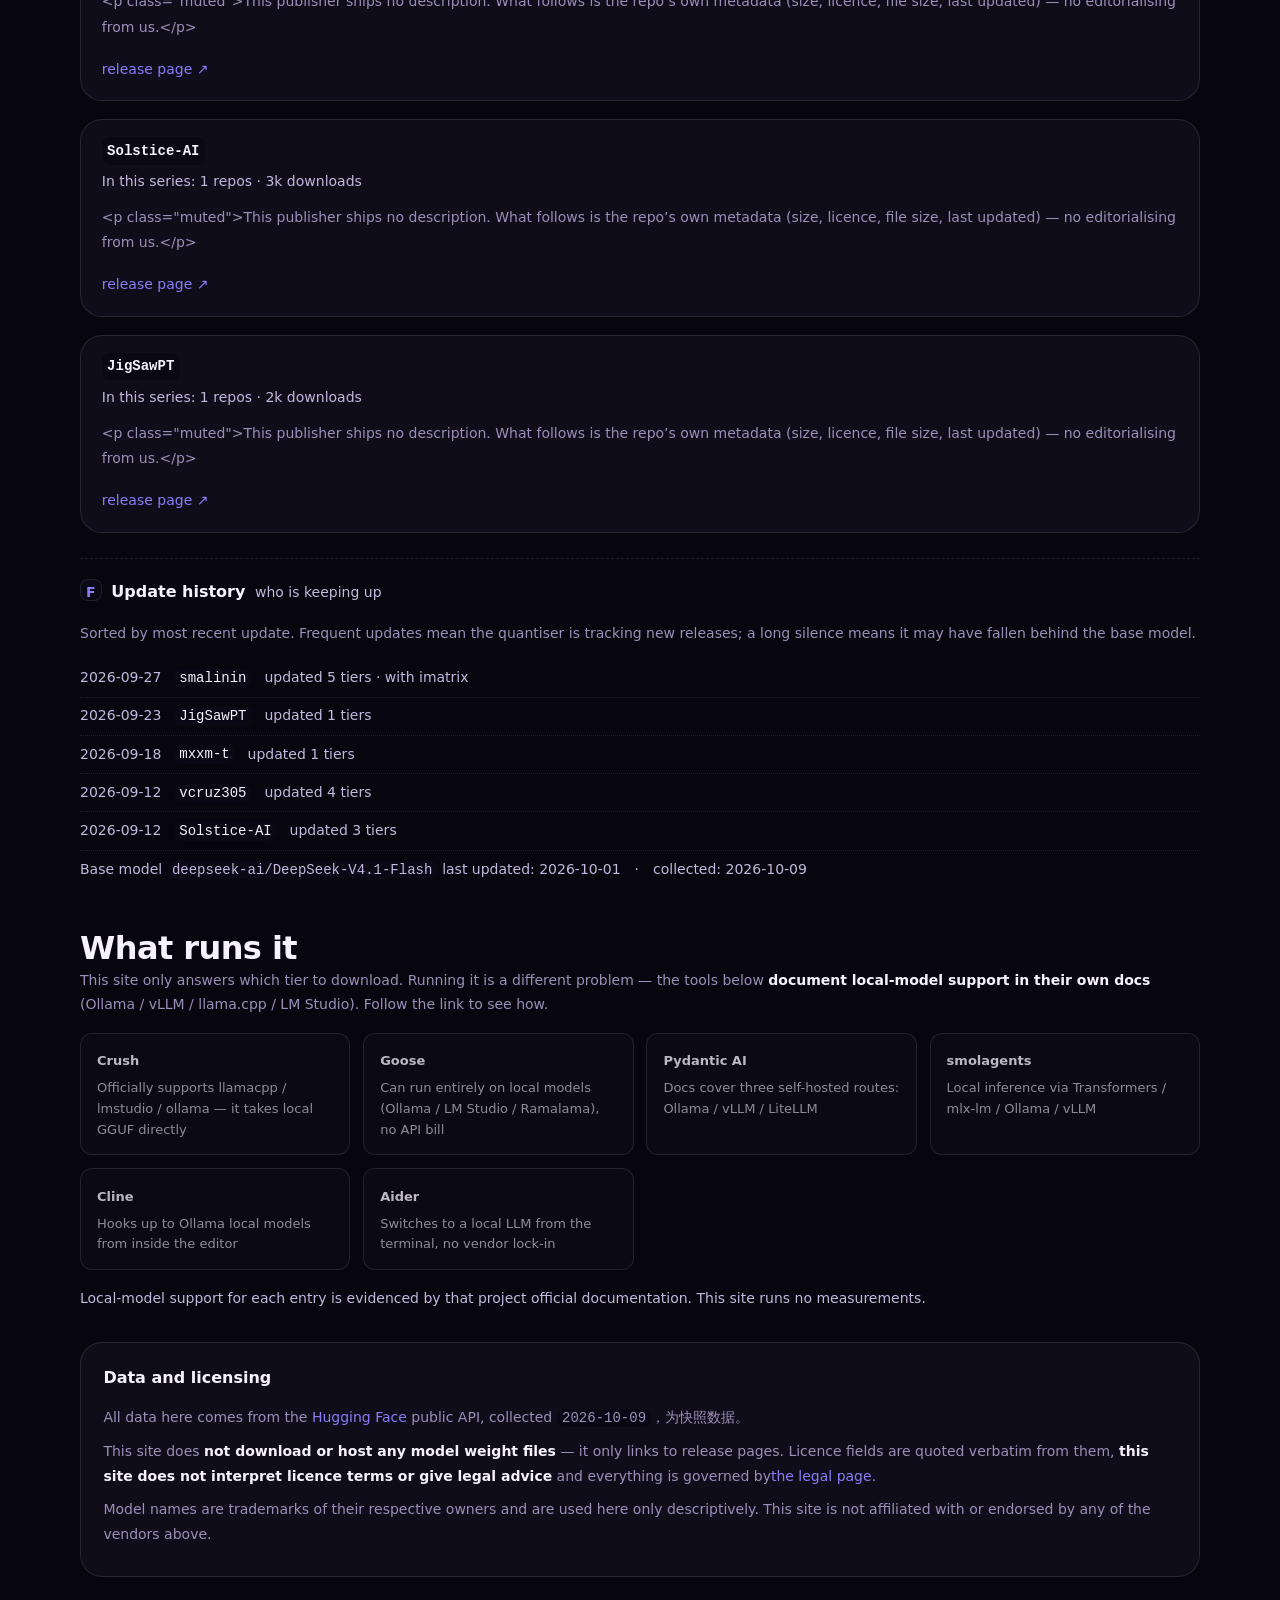
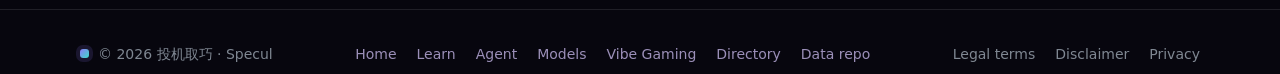
==== commit a94a656d: "移动端顶栏与卡片：nav-tools 移出 nav（一行一个卡片）+ 修 www 内联 CSS 孤儿声明导致的 media 块失效 — 更新 site/series/deepseek-v4/index" ====
--- a/site/series/deepseek-v4/index.html
+++ b/site/series/deepseek-v4/index.html
@@ -42,11 +42,15 @@
         <a href="https://models.specul.com/" aria-current="page"><span data-zh>本地模型</span><span data-en>Models</span></a>
         <a href="https://vg.specul.com/"><span data-zh>AI 做游戏</span><span data-en>Vibe Gaming</span></a>
         <a href="https://nav.specul.com/"><span data-zh>导航</span><span data-en>Directory</span></a>
-        <span class="nav-tools">
-          <button class="icon-btn" id="themeBtn" type="button" aria-label="切换明暗主题" title="切换明暗主题">☾</button>
-          <button class="icon-btn" id="langBtn" type="button" aria-label="Switch language" title="Switch language">EN</button>
-        </span>
       </nav>
+      <!-- 2026-10-10：.nav-tools 从 nav 元素**内部**移到外面，与 .nav-links 平级。
+           放里面时窄屏下它会跟着链接一起换行：链接占满整行 → 按钮被挤到第三条
+           （实测顶栏 134px、按钮组孤零零一行）。移出来后它与品牌同行，
+           链接独占第二行居中 —— 这才是下面注释里方案 B 想要的样子。 -->
+      <span class="nav-tools">
+        <button class="icon-btn" id="themeBtn" type="button" aria-label="切换明暗主题" title="切换明暗主题">☾</button>
+        <button class="icon-btn" id="langBtn" type="button" aria-label="Switch language" title="Switch language">EN</button>
+      </span>
       <!-- B6（2026-10-09）：窄屏（≤900px）下 .nav-links 会隐藏，这个汉堡是替代入口。
            行为在共享 brand.js 里（一处实现、六站共用），样式在共享 brand.css。
            无脚本时 CSS 不会显示它，而是把 .nav-links 在窄屏放出来 —— 不会出现
--- a/site/brand.css
+++ b/site/brand.css
@@ -1008,23 +1008,51 @@
   }
   /* 窄屏放不下一行 8 项（实测 320px 视口容器仅 288px，导航需 415px）——
      改为让导航整体换到第二行并居中，而不是压缩字号或引入横向滚动。
-     全站「无横向滚动条」是硬约束，优先保证它。 */
+     全站「无横向滚动条」是硬约束，优先保证它。
+
+     ⚠ 2026-10-10 修：原先这里是 `.nav-links { width: 100% }` ——
+     主题/语言/汉堡按钮移进 .nav-links 之后，按钮组也跟着占满整行、
+     **被挤到第三条**去（实测：链接 1 行 + 按钮 1 行，汉堡孤零零占一整行 ✗）。
+     实测四种写法（390 / 360 两个视口）后选「flex:1 + 按钮不换行」：
+       A width:100%      按钮独占一行 ✗
+       B flex:1          按钮与品牌同行、链接下行居中 ✓ ← 采用
+       C 绝对定位        可行但依赖 position，且与粘顶叠层易错位
+       D 链接全隐藏      只剩汉堡，可达性变差（虽然 hamburger 抽屉也有全部链接）
+     B 不引入额外定位，是纯 flex 约束 ✓ */
   .site-bar { flex-wrap: wrap; row-gap: 0; }
   .nav-links {
-    width: 100%;
+    flex: 1; min-width: 0;
     flex-wrap: wrap;
     justify-content: center;
-    gap: var(--sp-2) var(--sp-4);
+    gap: var(--sp-1) var(--sp-3);
     padding-bottom: var(--sp-2);
   }
   .nav-links > a { font-size: var(--fs-micro); padding-block: var(--sp-1); }
-  .nav-tools { margin-left: var(--sp-2); }
+  /* 按钮组不参与换行，且不收缩 —— 它与品牌同行。
+     ⚠ 2026-10-10：.nav-tools 已从 <nav> 内部移成 .site-bar 的直接子元素
+     （六个 shell 一并改）。放里面时它必然跟着链接一起换行，方案 B 不成立 ——
+     链接占满整行时按钮组被挤到第三条，顶栏实测 134px。现在它与 .nav-links 平级，
+     B 才真正生效：按钮留在品牌行，链接在自己的 flex:1 盒子里换行居中。 */
+  .nav-tools { flex-shrink: 0; }
   .brand-sub { display: none; }
 }
 @media (max-width: 520px) {
   .nav-links > a[data-en] { display: none !important; }
   .nav-links { gap: var(--sp-1) var(--sp-3); }
   .brand-text { display: none; }   /* 只留 brand-dot，为导航腾出整行 */
+  /* 520px 以下第一行只剩 brand-dot + 按钮组，宽度够 6 个链接（实测约 280px）
+     完整排在第二行 —— 让 .nav-links 独占整行并居中：
+     实测 390px 下 6 个链接恰好一行（顶栏 92px、两行），
+     比挤成两行后第 2 行只剩「导航」一个要齐整得多。
+
+     ⚠ order 是必需的，不是装饰：DOM 顺序是 brand → nav-links → 按钮组，
+     而 .nav-links 在这里占满 100% 宽，它会把后面的按钮组挤到第三条 ✗
+     （实测顶栏 134px、品牌单独占第一行）。
+     用 order 把按钮组提到链接之前（margin-left:auto 把它推到右侧），
+     链接仍然独占第二行 —— 纯 flex 约束，不引入定位。 */
+  .nav-links { order: 3; width: 100%; flex: 0 0 100%; justify-content: center; }
+  .nav-tools { order: 1; margin-left: auto; }
+  .nav-burger { order: 2; }
 }
 @media (prefers-reduced-motion: reduce) {
   html { scroll-behavior: auto; }
--- a/site/site.css
+++ b/site/site.css
@@ -32,7 +32,7 @@
 
 .page-head{margin-bottom:var(--section-pad-sm)}
 .eyebrow{color:var(--brand);font-size:var(--fs-xs);letter-spacing:.08em;margin:0 0 .4em}
-.page-head h1{font-size:var(--display-sub);margin:0 0 .3em;line-height:1.14;letter-spacing:-.015em}
+.page-head h1{margin:0 0 .3em}
 .page-head h1 .sub{display:block;font-size:var(--fs-xs);color:var(--ink-dim);font-weight:400;letter-spacing:0;margin-top:.5em}
 .lede{color:var(--text-dim);font-size:var(--fs-sm);line-height:1.75;max-width:var(--measure)}
 .home-head{margin-bottom:2em}
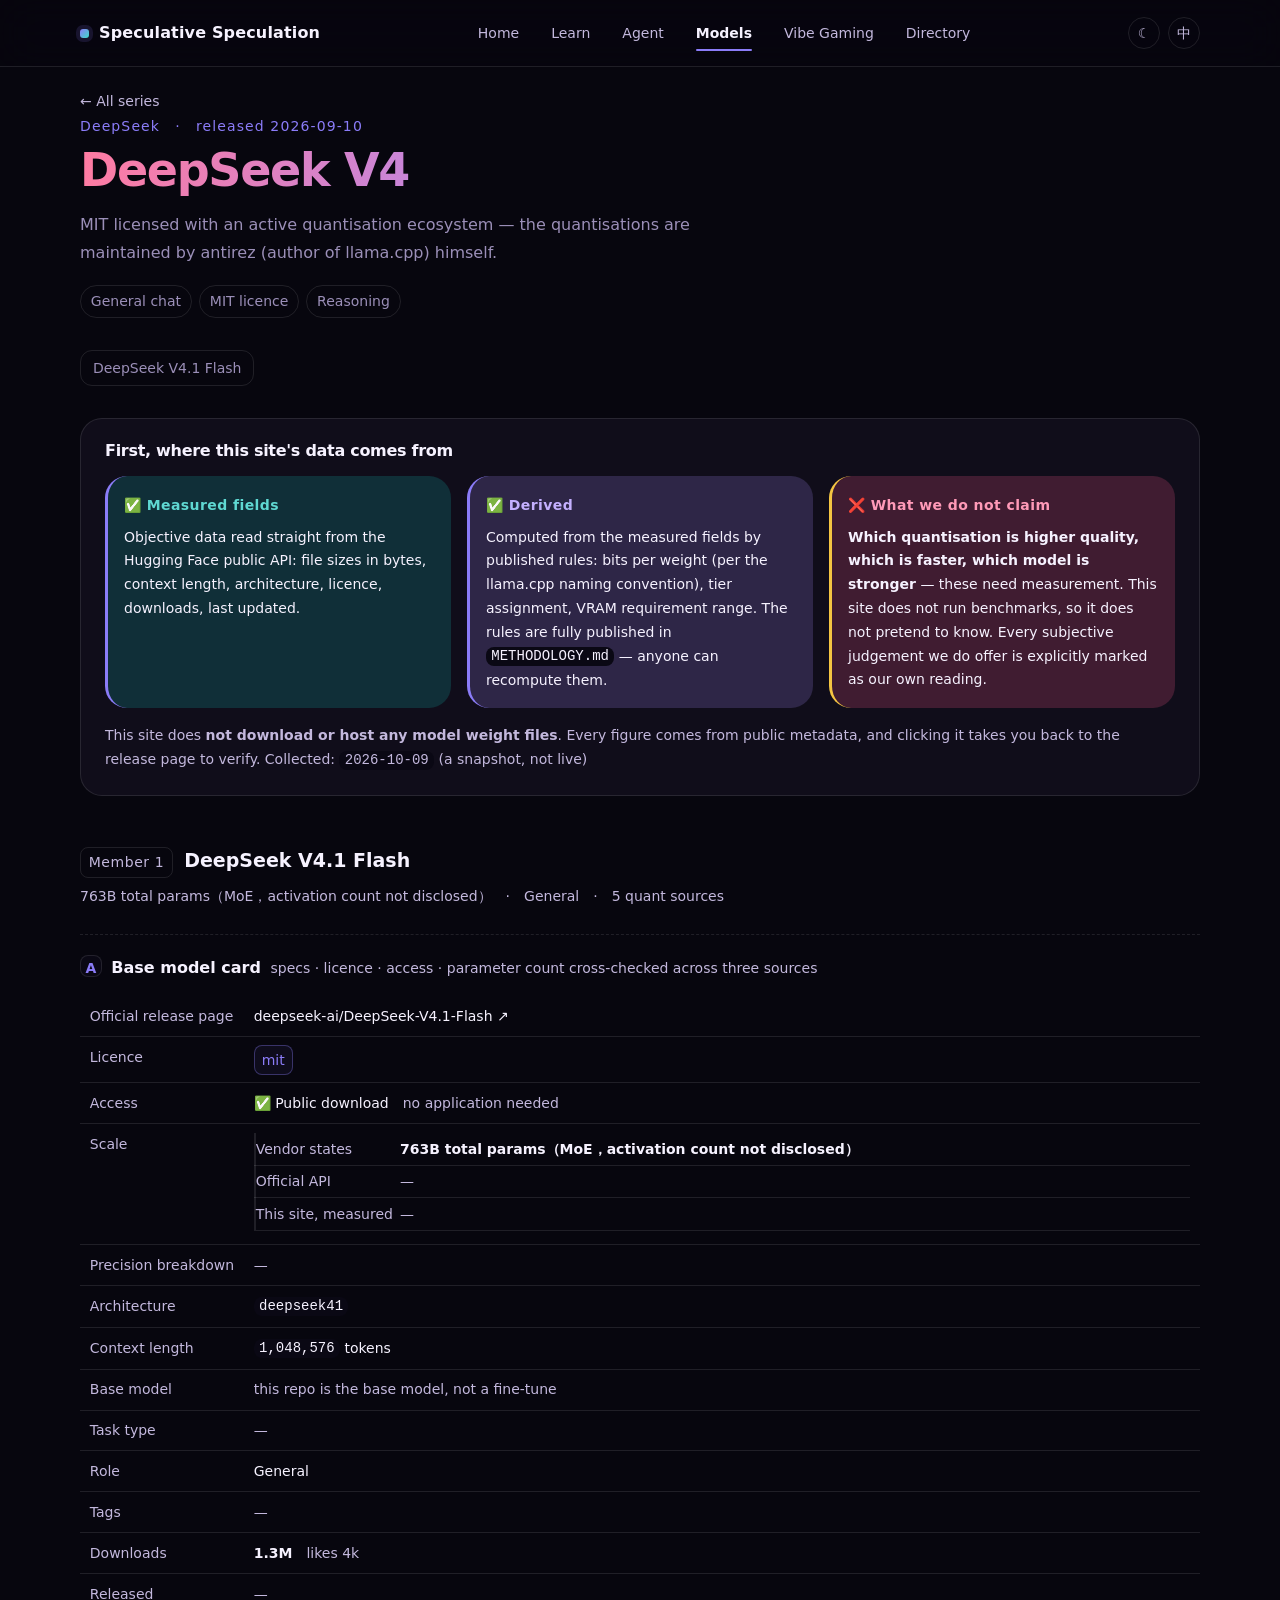
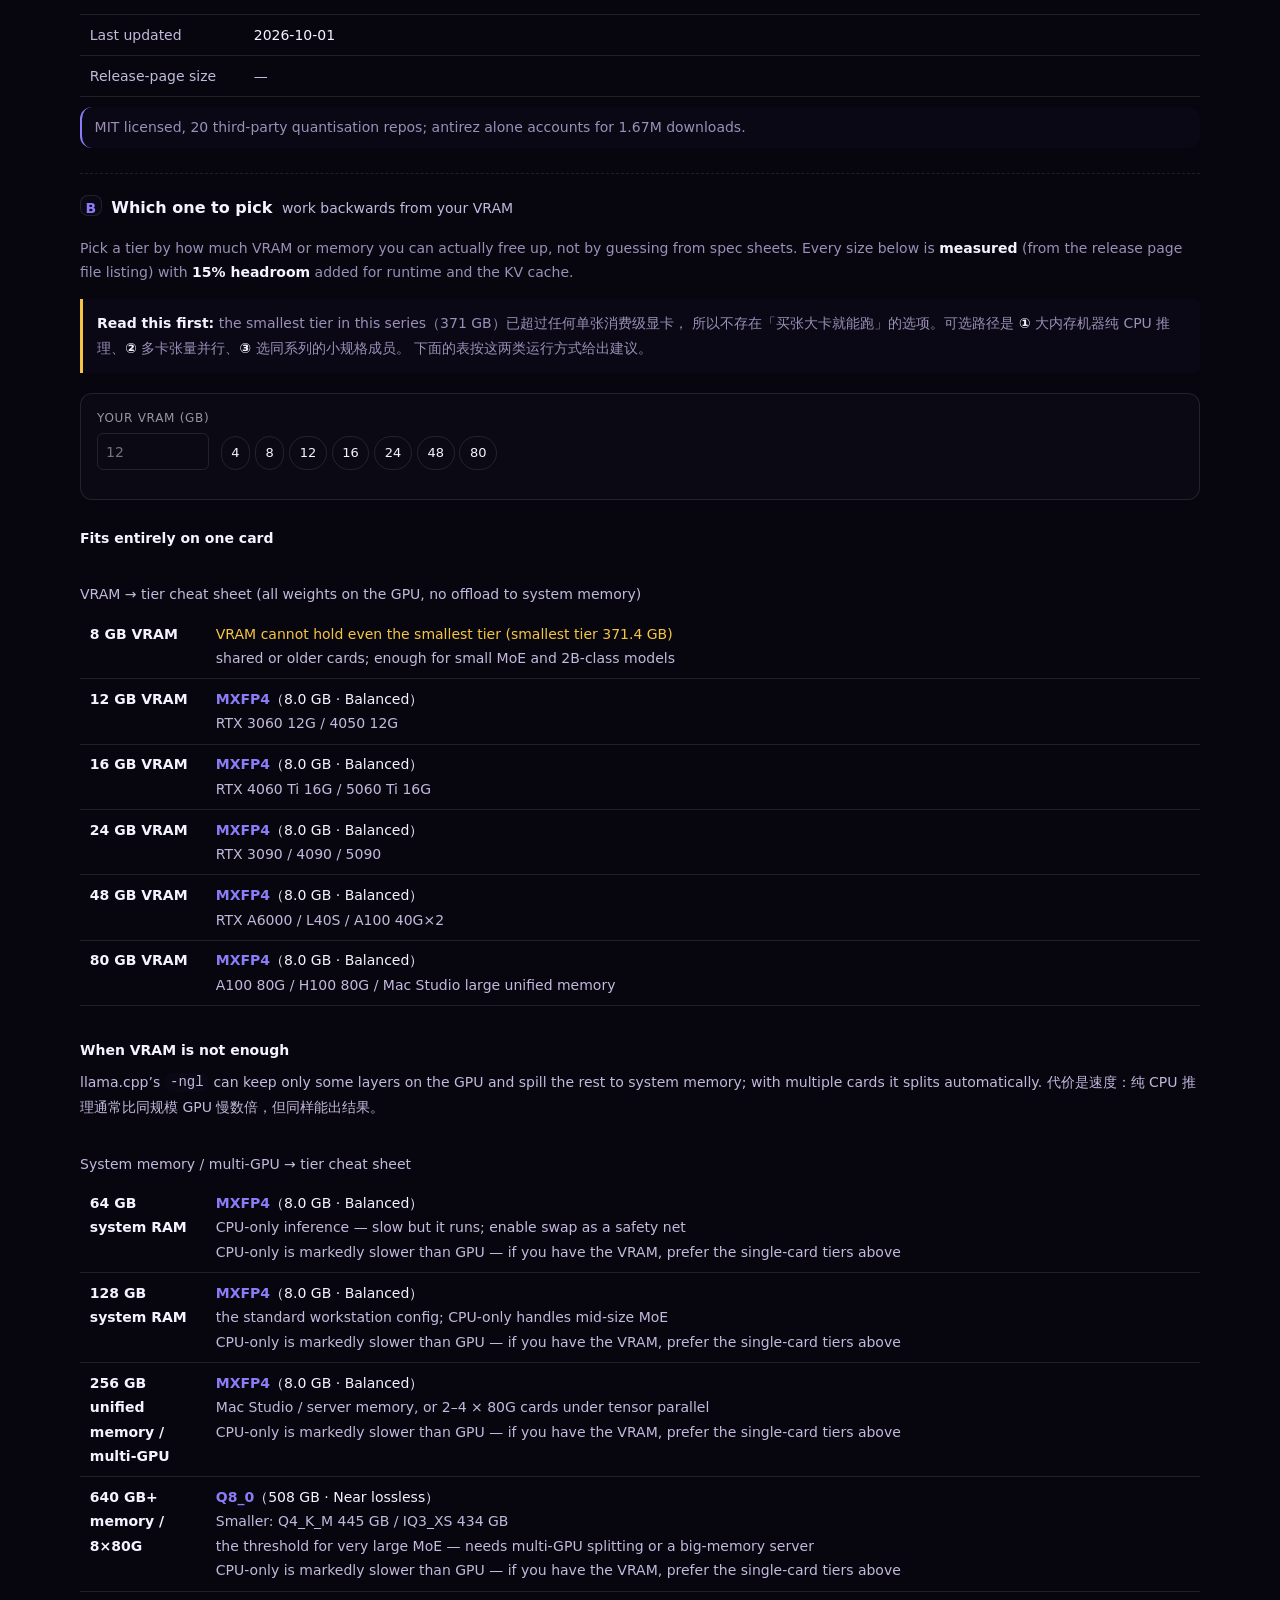
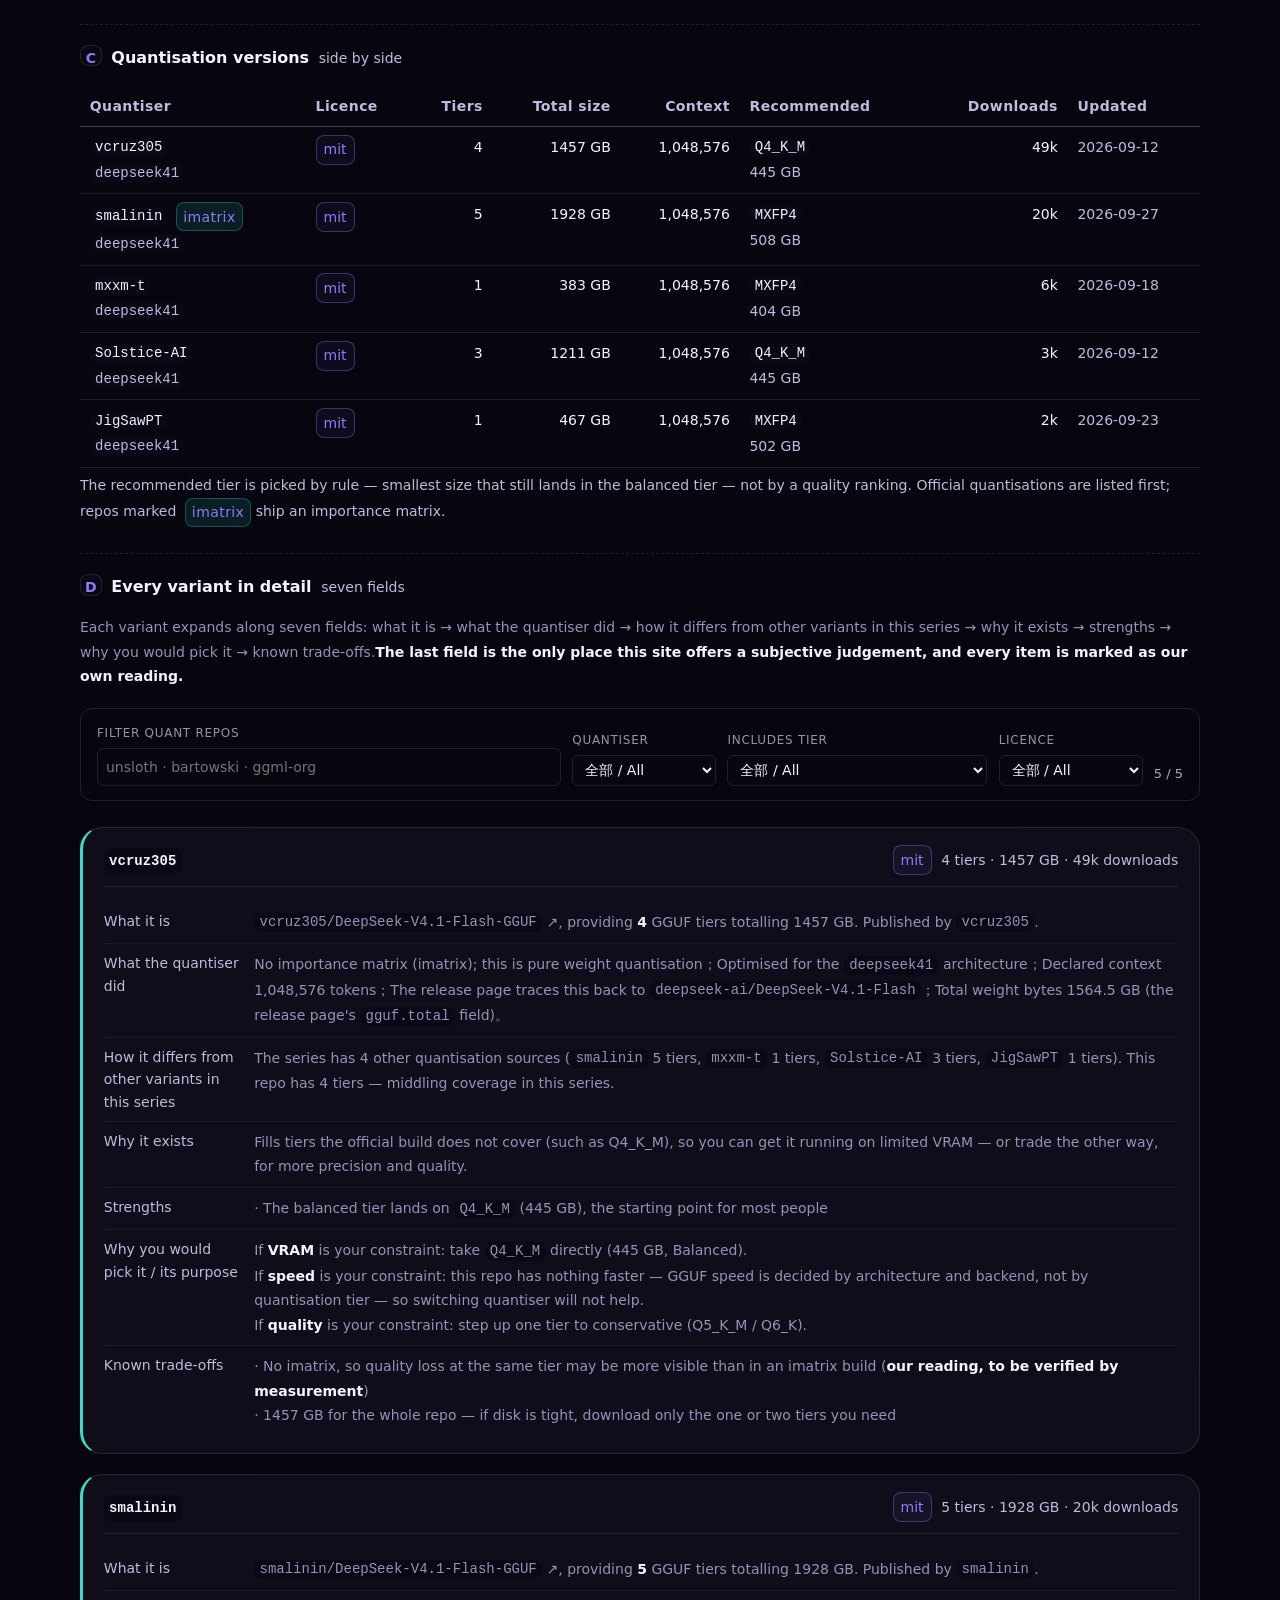
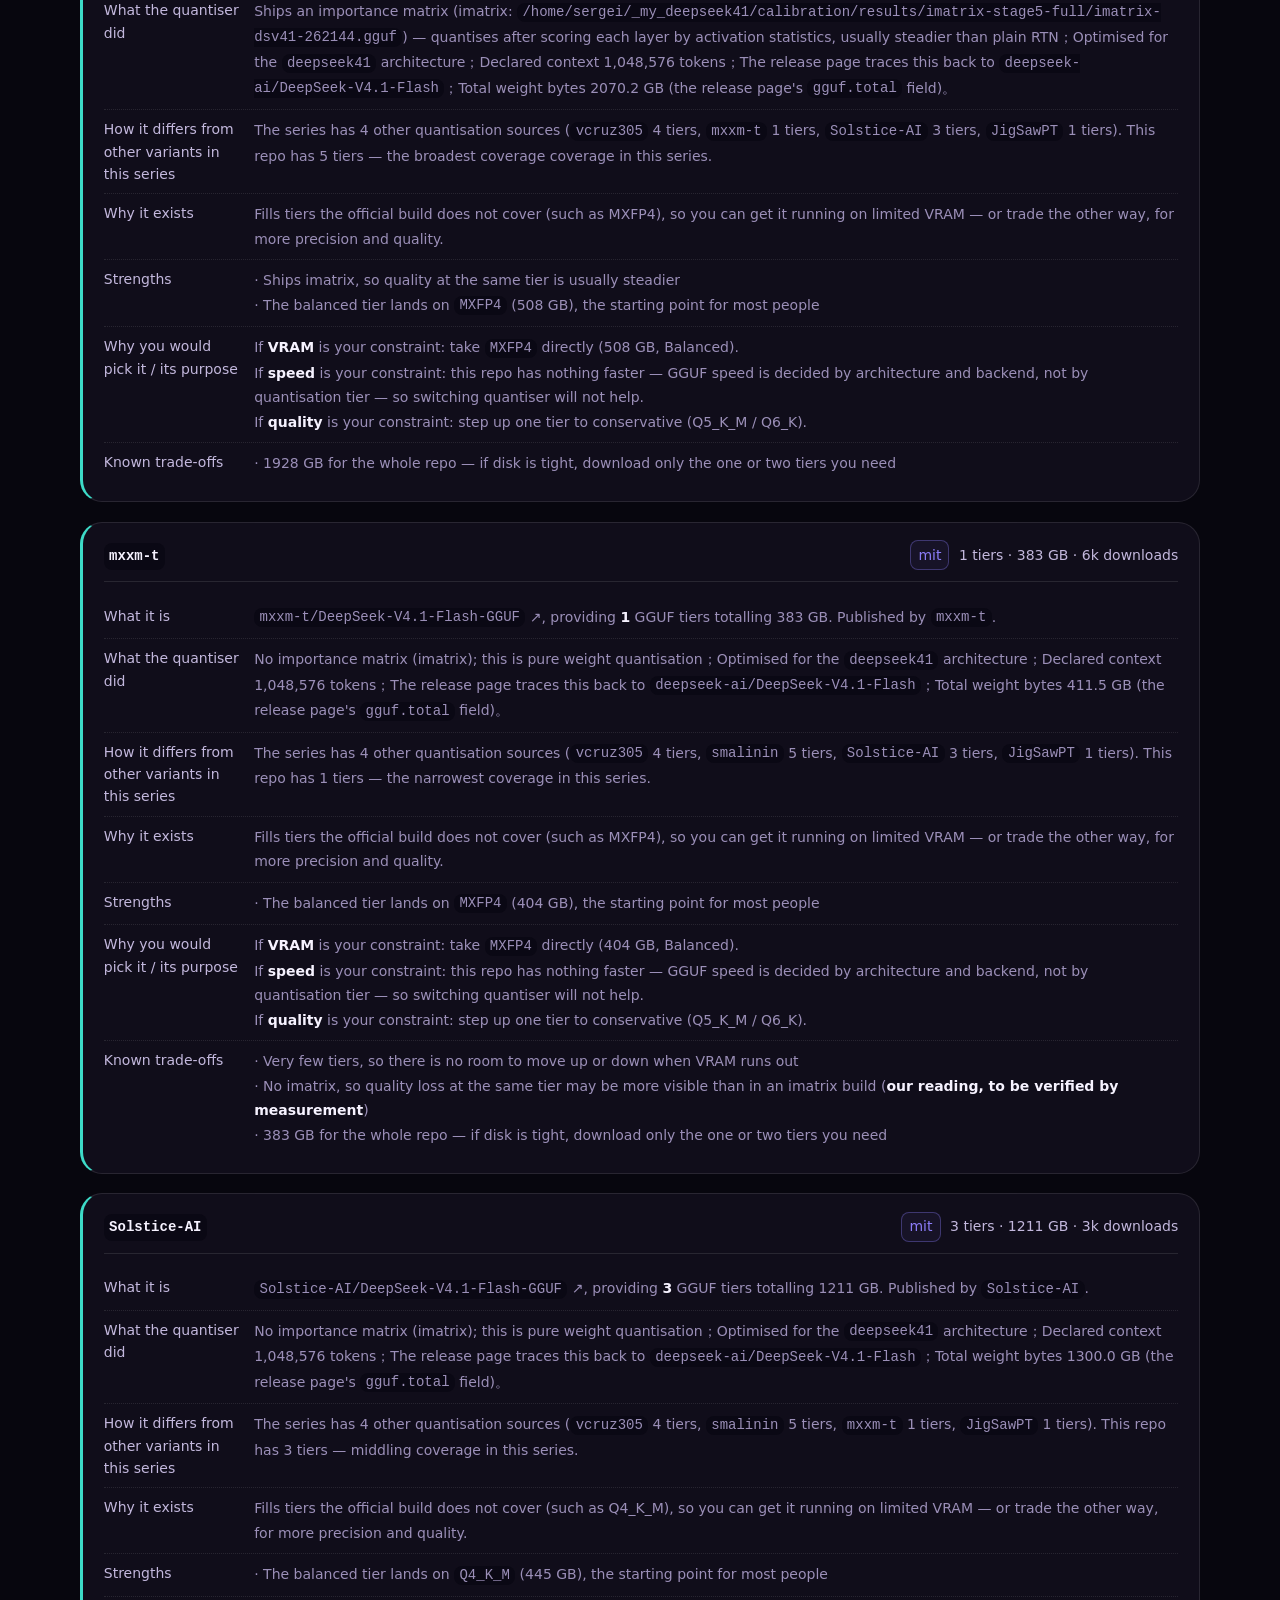
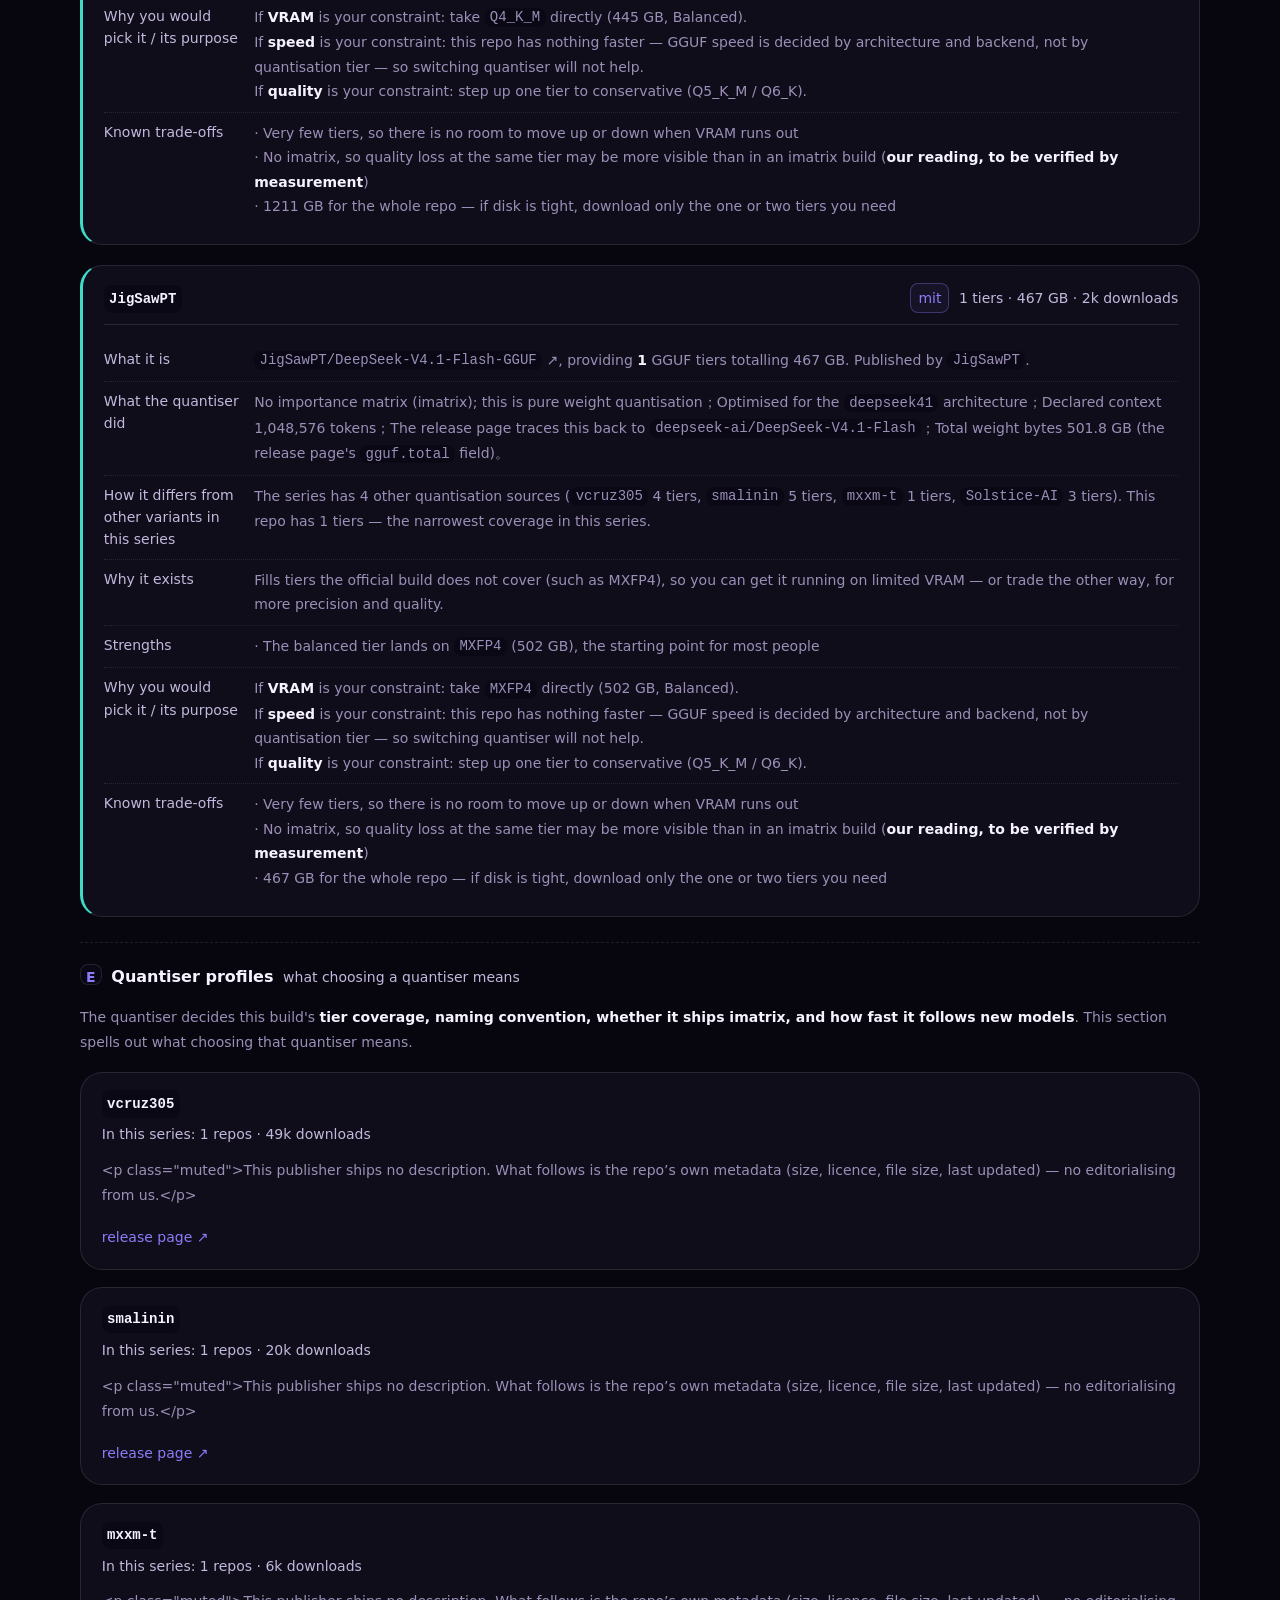
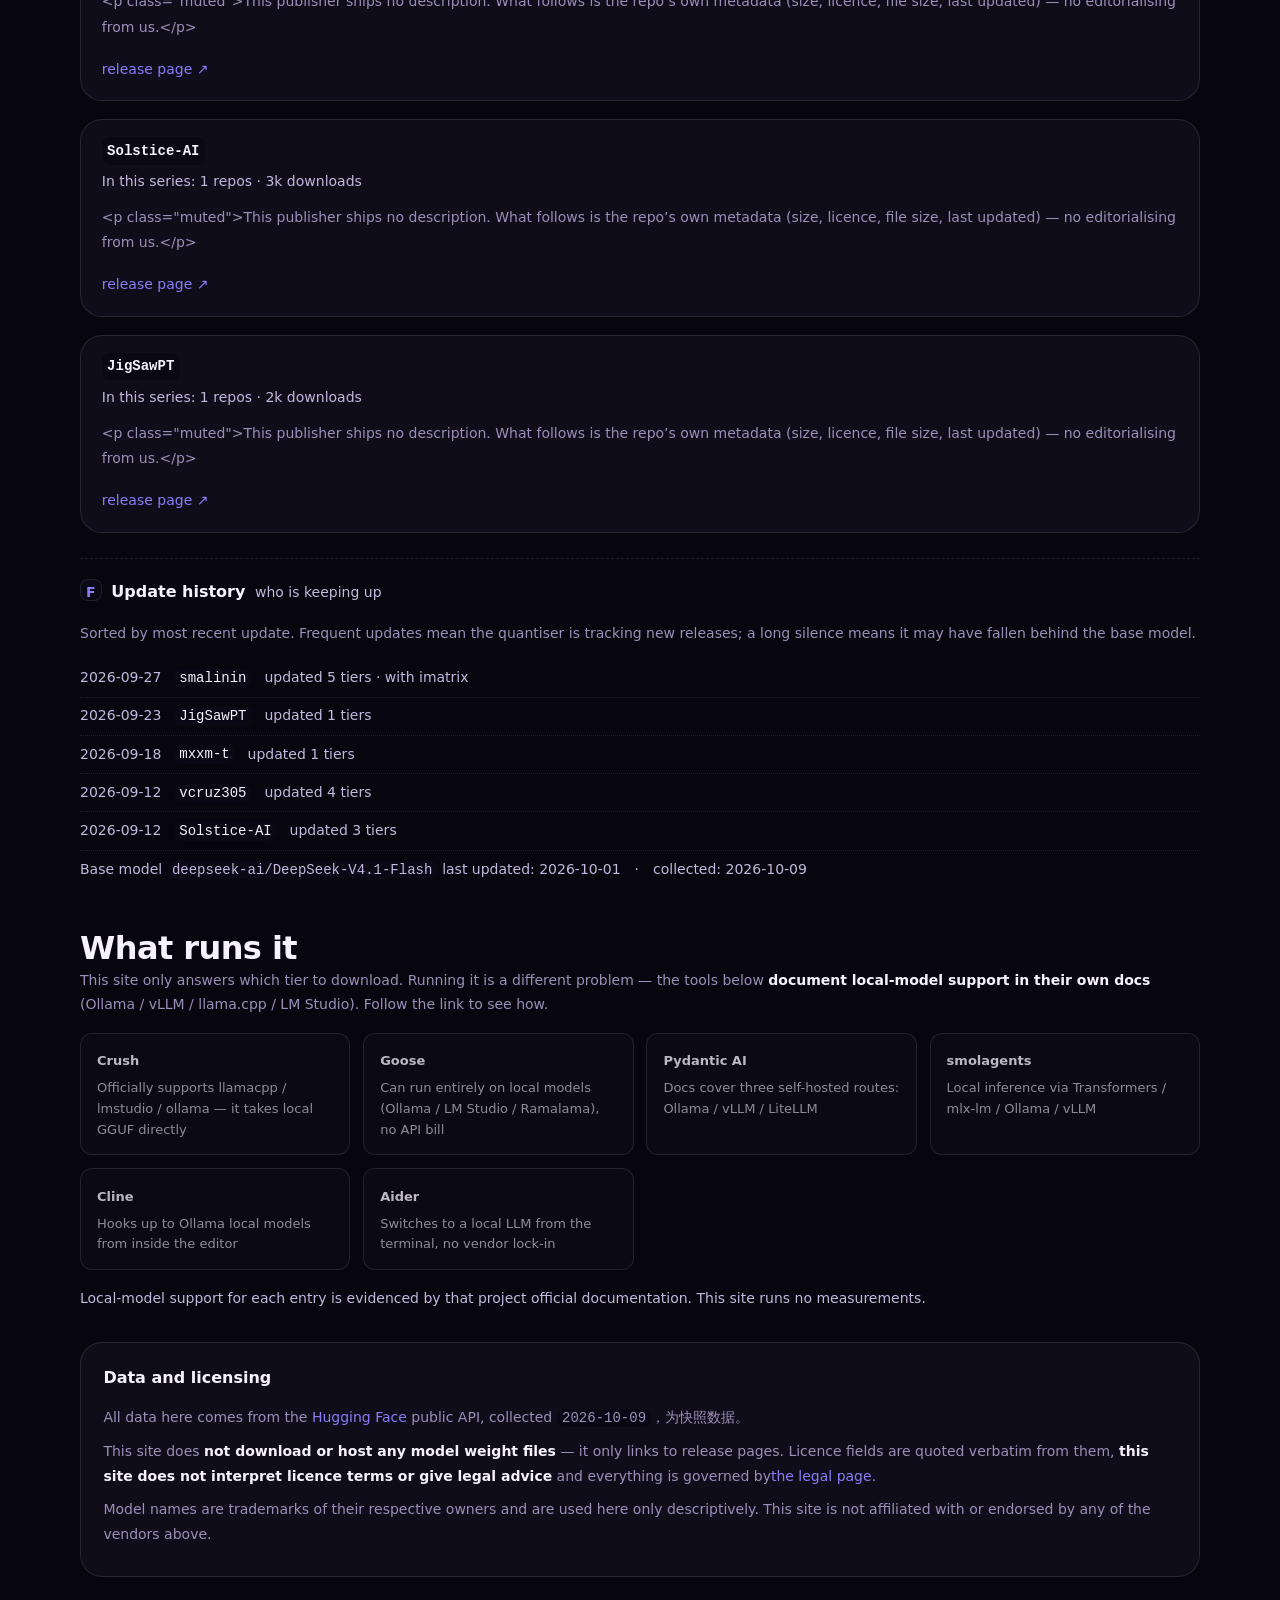
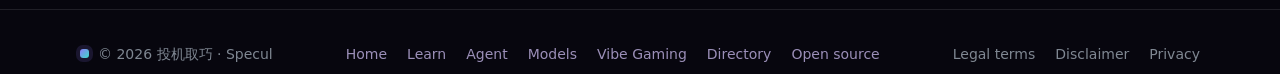
==== commit 24f0333c: "分站补底部 tab bar（手机端 App 式导航）+ 页脚「开源」链接指向 markdown 内容仓 — 更新 site/series/deepseek-v4/index.html" ====
--- a/site/series/deepseek-v4/index.html
+++ b/site/series/deepseek-v4/index.html
@@ -24,7 +24,7 @@
      现在只保留头部那一处 —— 单一真相源，且可被主题覆盖。
      ⚠ 这段注释里**不能出现反引号**：它在模板字符串内部，反引号会提前结束模板
      （写这段时踩了第 4 次；pitfalls 里早有记录）。 -->
-<body class="brand-ambient">
+<body class="brand-ambient has-tabbar">
   <a class="t-skip" href="#main"><span data-zh>跳到主要内容</span><span data-en>Skip to main content</span></a>
   <header class="site-header">
     <div class="container site-bar">
@@ -843,7 +843,7 @@
           <a href="https://models.specul.com/"><span data-zh>本地模型</span><span data-en>Models</span></a>
           <a href="https://vg.specul.com/"><span data-zh>AI 做游戏</span><span data-en>Vibe Gaming</span></a>
           <a href="https://nav.specul.com/"><span data-zh>导航</span><span data-en>Directory</span></a>
-          <a href="https://github.com/speculcom/ai-quantized-llm" target="_blank" rel="noopener"><span data-zh>数据仓</span><span data-en>Data repo</span></a>
+          <a href="https://github.com/speculcom/ai-quantized-llm" target="_blank" rel="noopener"><span data-zh>开源</span><span data-en>Open source</span></a>
       </nav>
       <nav class="foot-legal-links" aria-label="法律">
         <a href="https://specul.com/legal.html"><span data-zh>法律条款</span><span data-en>Legal terms</span></a>
@@ -852,6 +852,13 @@
       </nav>
     </div>
   </footer>
+<nav class="nav-tabbar" aria-label="快捷导航">
+  <a href="https://specul.com/"><span class="ti" aria-hidden="true">◎</span><span data-zh>首页</span><span data-en>Home</span></a>
+  <a href="https://learn.specul.com/"><span class="ti" aria-hidden="true">▤</span><span data-zh>学 AI</span><span data-en>Learn</span></a>
+  <a href="https://agent.specul.com/"><span class="ti" aria-hidden="true">◈</span>Agent</a>
+  <a href="https://models.specul.com/" aria-current="page"><span class="ti" aria-hidden="true">▦</span><span data-zh>模型</span><span data-en>Models</span></a>
+  <button type="button" id="tabMore" aria-controls="navDrawer" aria-expanded="false"><span class="ti" aria-hidden="true">⋯</span><span data-zh>更多</span><span data-en>More</span></button>
+</nav>
   <script src="../../brand.js"></script>
   <script>
     (function () {
